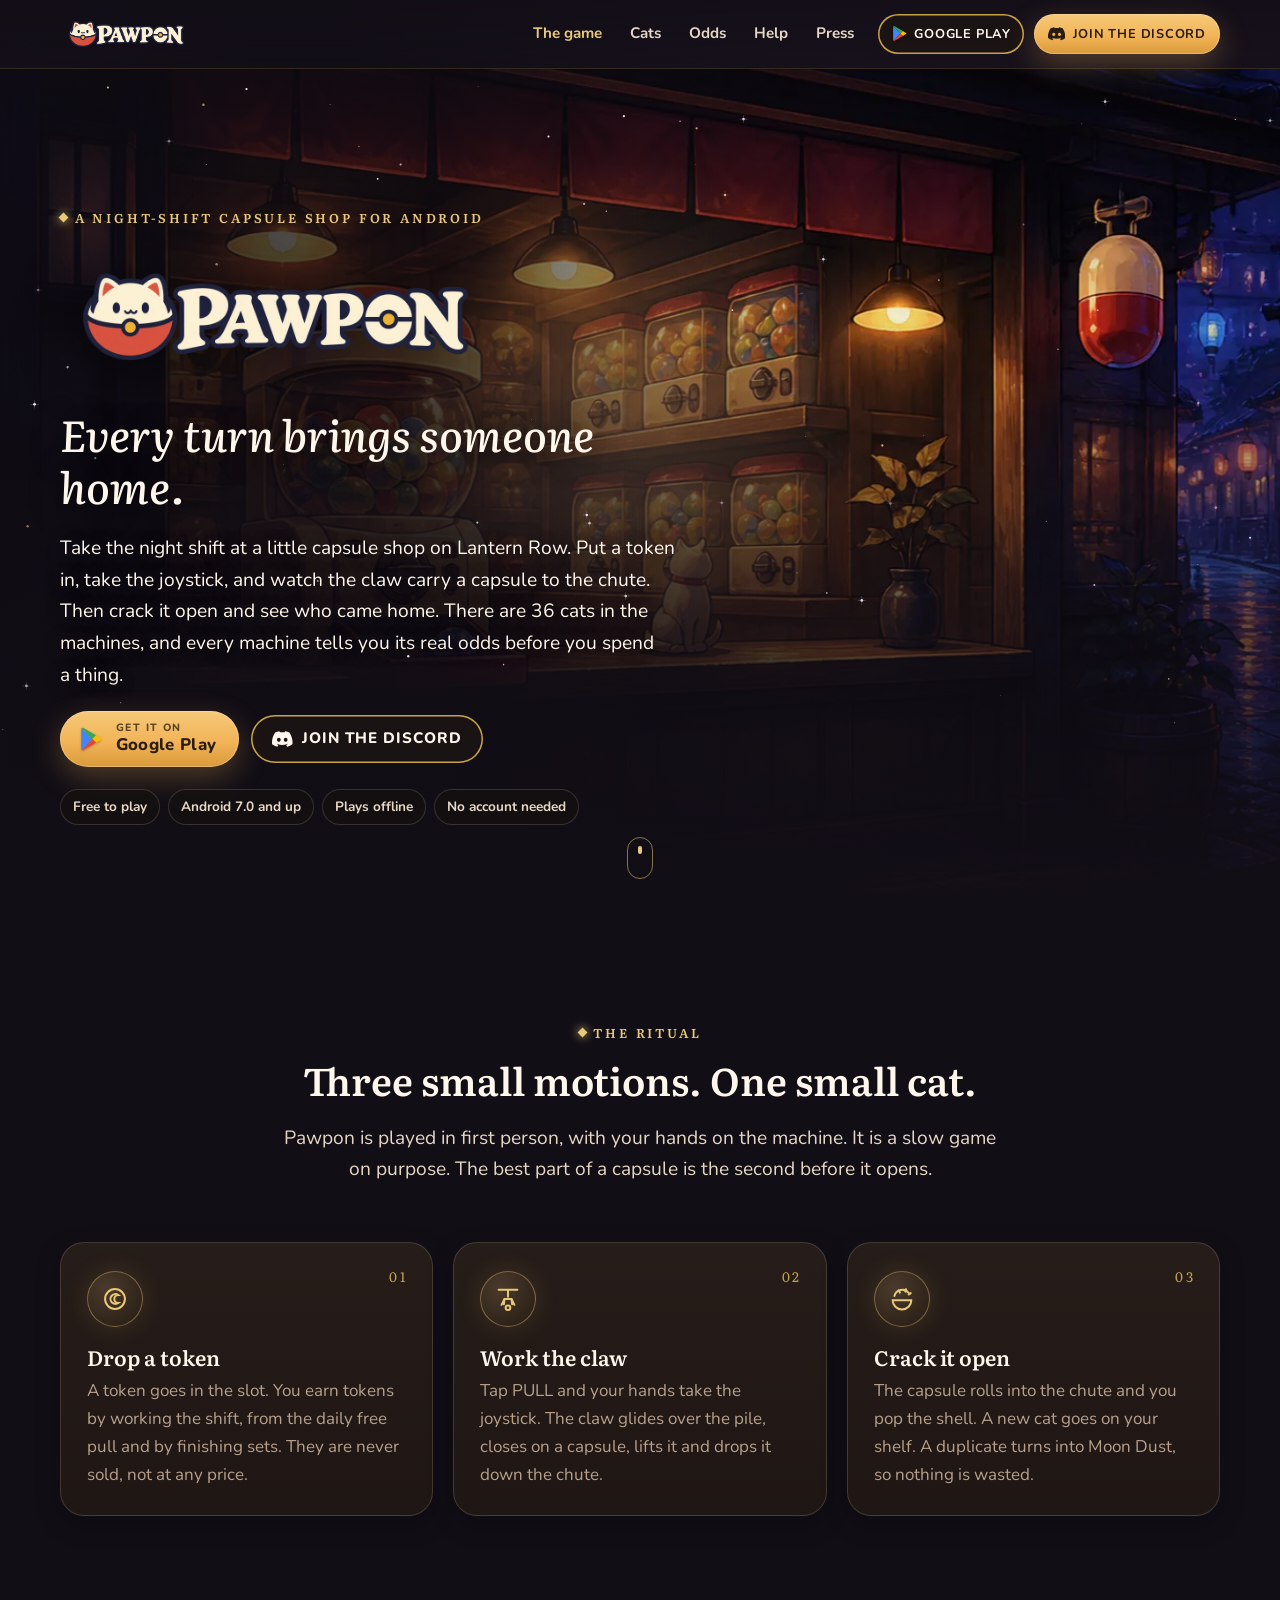
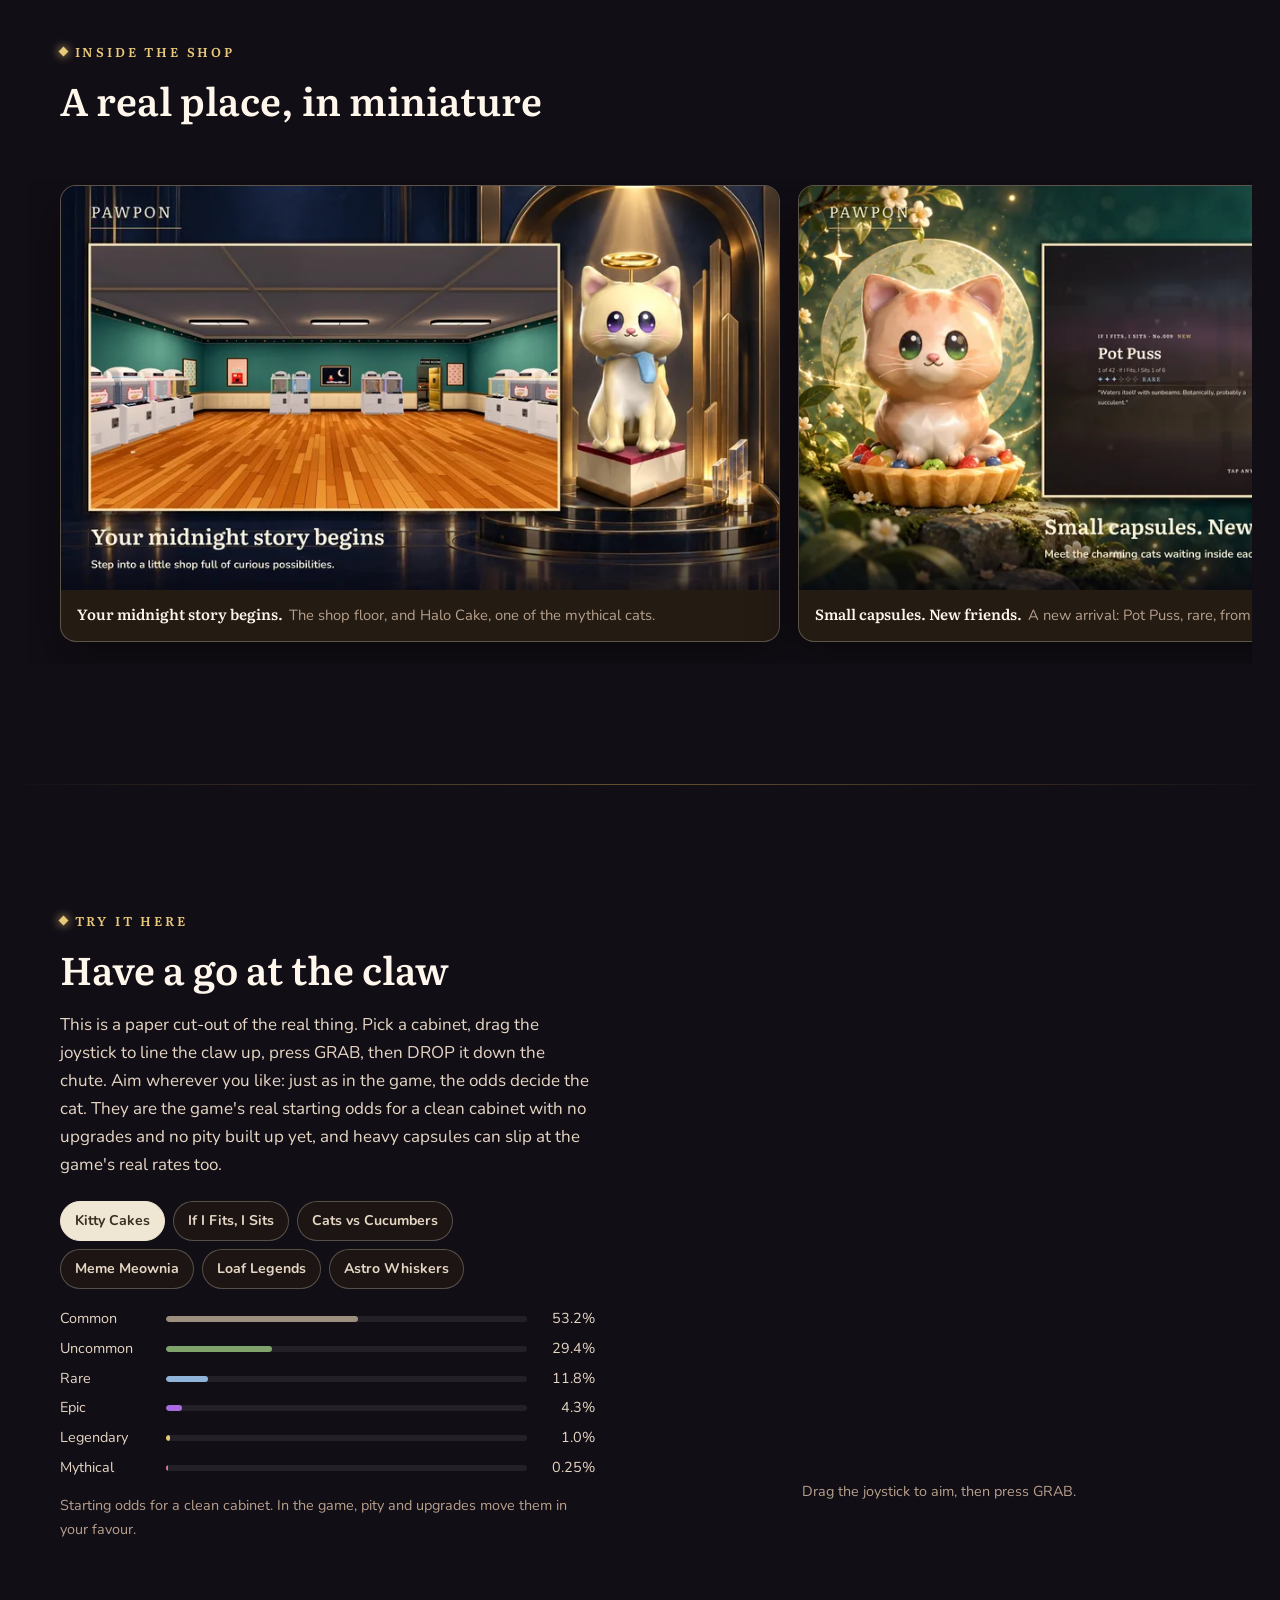
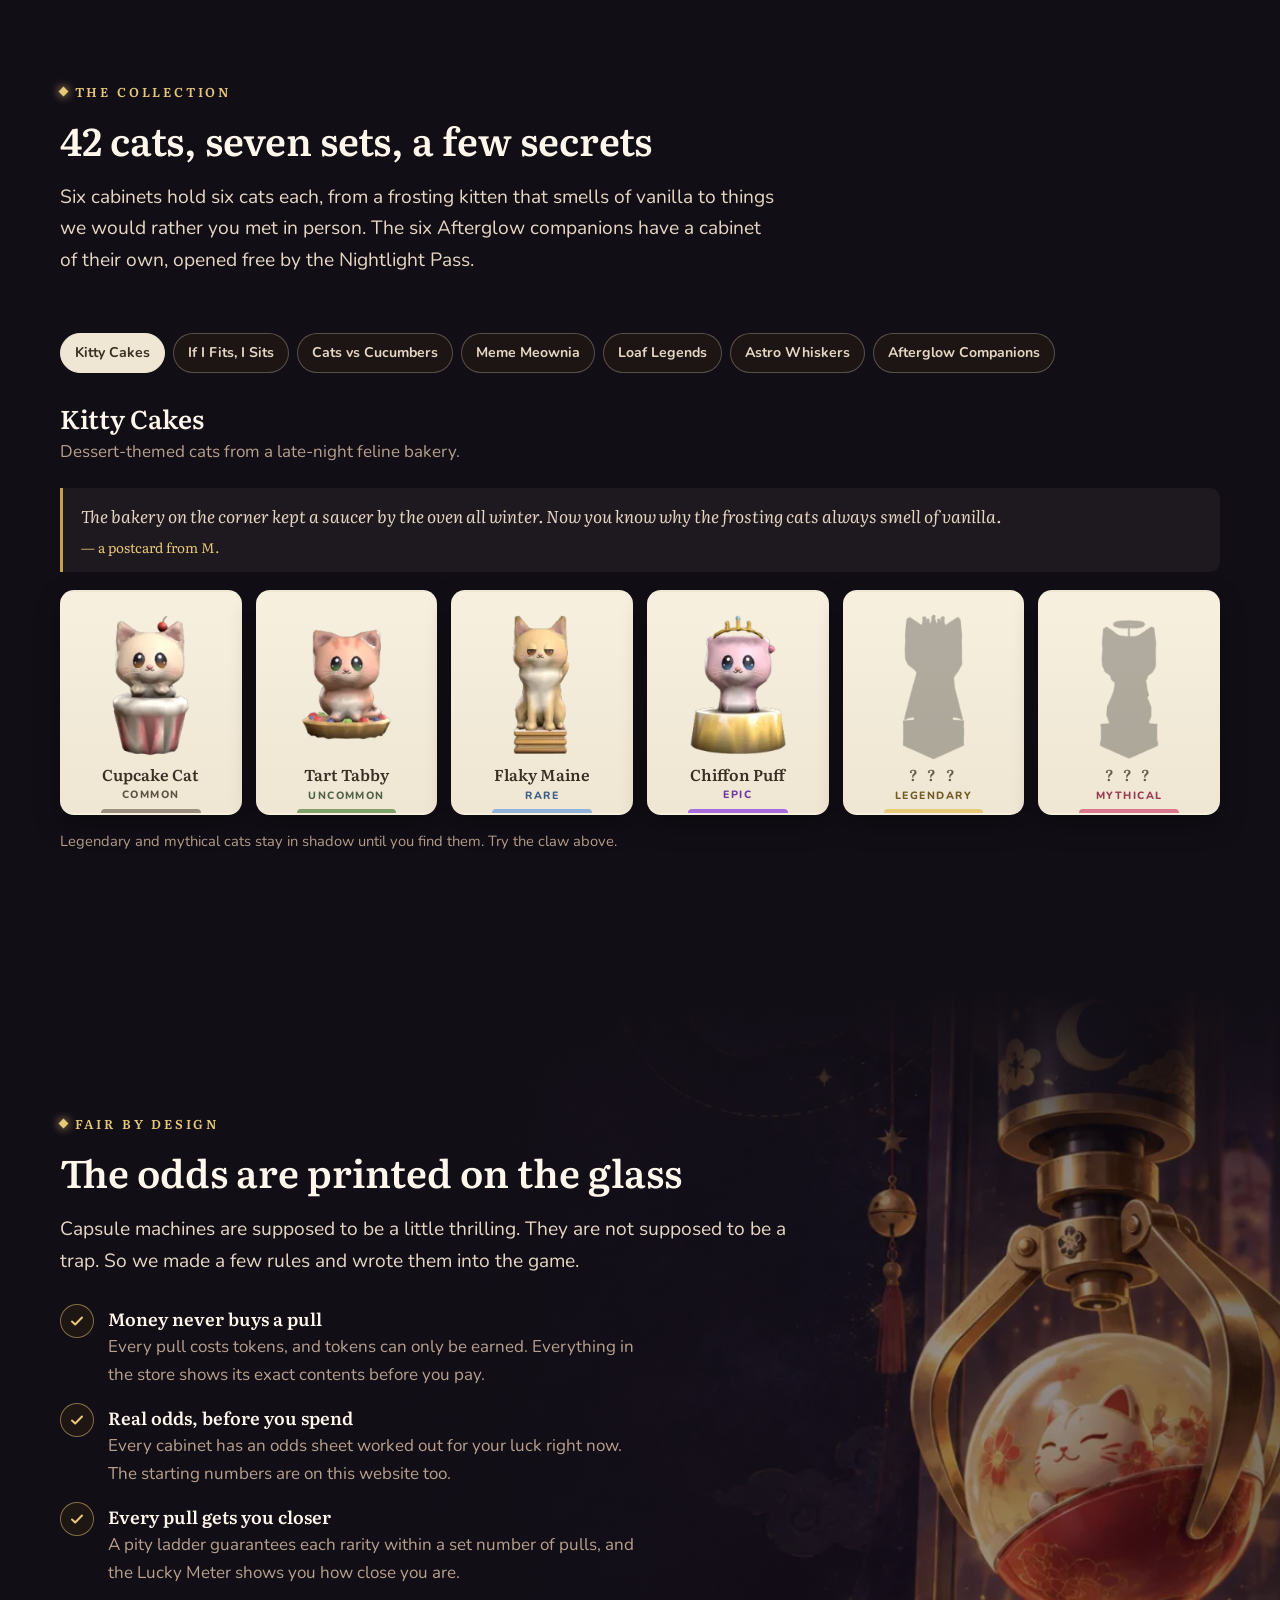
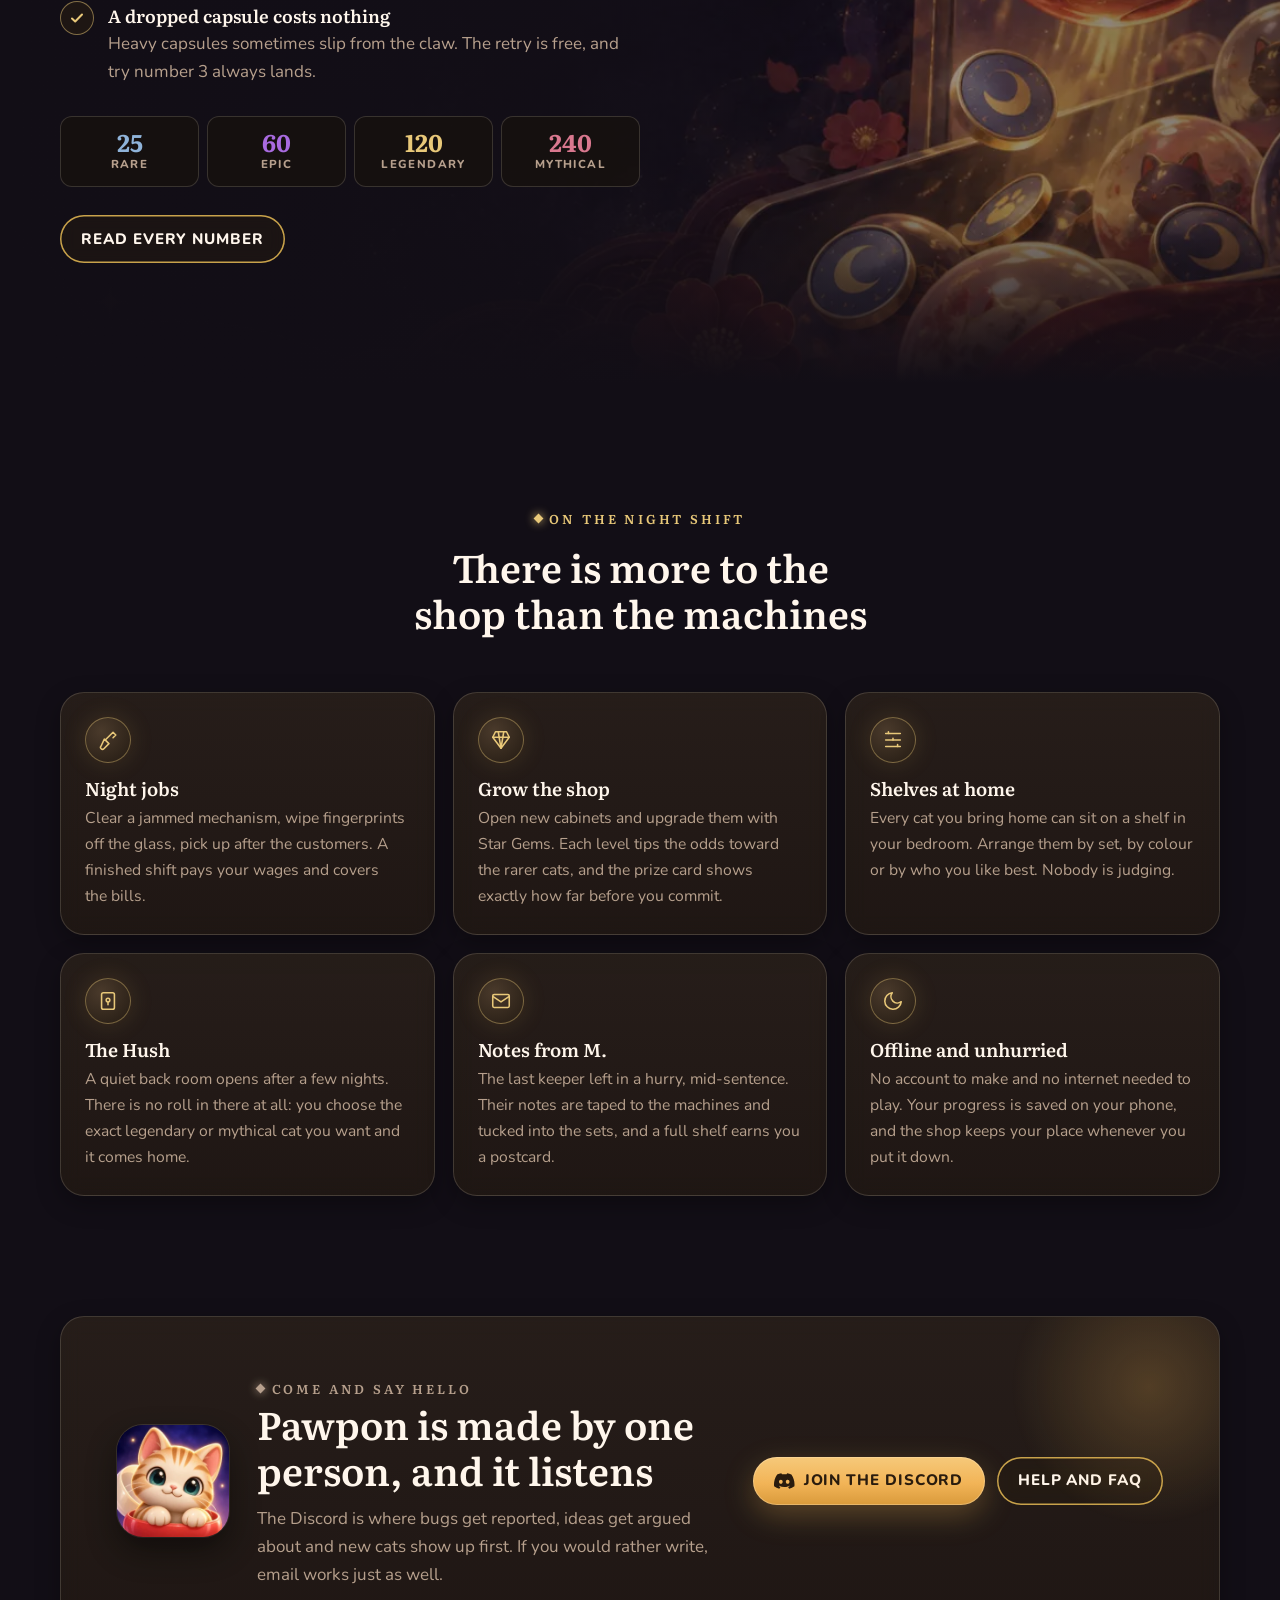
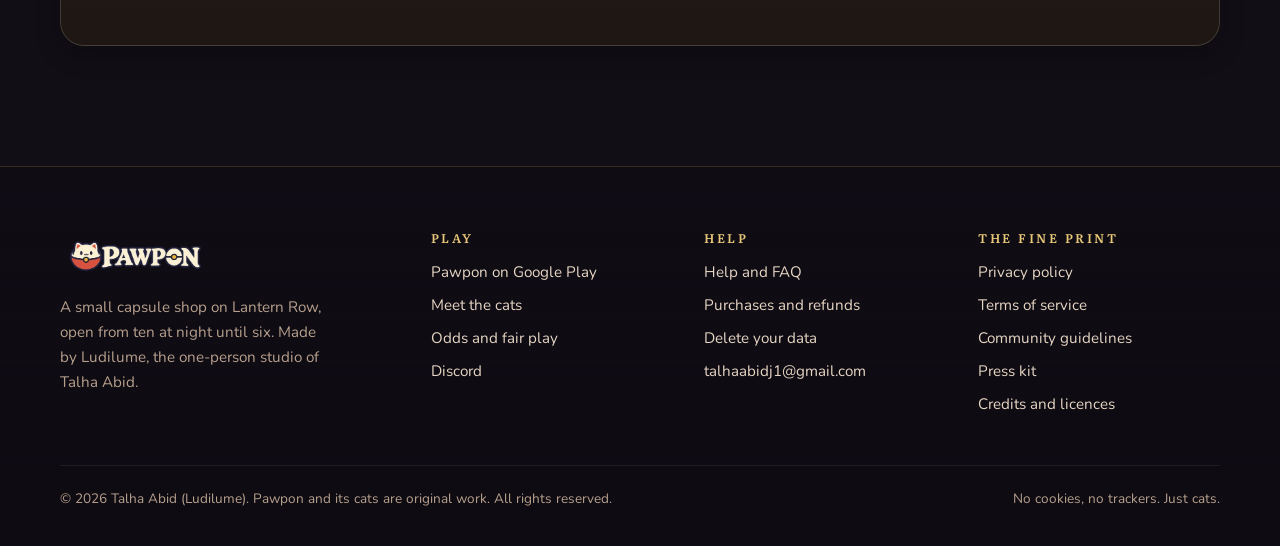
==== index.html @ f7c6359e "site: the pull is an animation the odds decide; drop the GRAB/DROP control claims" ====
<!doctype html>
<html lang="en">
<head>
<meta charset="utf-8">
<meta name="viewport" content="width=device-width, initial-scale=1, viewport-fit=cover">
<title>Pawpon · Cozy cat capsule shop game for Android</title>
<meta name="description" content="Work the night shift at a tiny capsule-toy shop, work the claw by hand and fill your shelves with collectible cats. Real odds before every pull. Free on Android.">
<link rel="canonical" href="https://talhaabidj.github.io/">
<meta name="theme-color" content="#120e16">
<meta name="color-scheme" content="dark">
<meta name="author" content="Talha Abid">
<meta name="application-name" content="Pawpon">
<meta name="apple-mobile-web-app-title" content="Pawpon">
<meta property="og:type" content="website">
<meta property="og:site_name" content="Pawpon">
<meta property="og:locale" content="en_US">
<meta property="og:title" content="Pawpon · Every turn brings someone home">
<meta property="og:description" content="Work the night shift at a tiny capsule-toy shop, work the claw by hand and fill your shelves with collectible cats. Real odds before every pull. Free on Android.">
<meta property="og:url" content="https://talhaabidj.github.io/">
<meta property="og:image" content="https://talhaabidj.github.io/assets/img/og-pawpon.jpg">
<meta property="og:image:width" content="1200">
<meta property="og:image:height" content="630">
<meta property="og:image:alt" content="The Pawpon logo over a lantern-lit capsule shop at night">
<meta name="twitter:card" content="summary_large_image">
<meta name="twitter:title" content="Pawpon · Every turn brings someone home">
<meta name="twitter:description" content="Work the night shift at a tiny capsule-toy shop, work the claw by hand and fill your shelves with collectible cats. Real odds before every pull. Free on Android.">
<meta name="twitter:image" content="https://talhaabidj.github.io/assets/img/og-pawpon.jpg">
<link rel="icon" href="/favicon.ico?v=20260926" sizes="48x48">
<link rel="icon" href="/favicon-32.png?v=20260926" type="image/png" sizes="32x32">
<link rel="apple-touch-icon" href="/apple-touch-icon.png?v=20260926">
<link rel="manifest" href="/site.webmanifest">
<link rel="preload" href="/assets/fonts/Literata-Variable.woff2" as="font" type="font/woff2" crossorigin>
<link rel="preload" href="/assets/fonts/Nunito-Variable.woff2" as="font" type="font/woff2" crossorigin>
<link rel="preload" href="/assets/img/hero-shop-1800.webp" as="image" fetchpriority="high">
<link rel="stylesheet" href="/assets/css/site.css?v=20260926">
<script type="application/ld+json">{"@context":"https://schema.org","@graph":[{"@type":"WebSite","@id":"https://talhaabidj.github.io/#website","url":"https://talhaabidj.github.io/","name":"Pawpon","inLanguage":"en","publisher":{"@id":"https://talhaabidj.github.io/#studio"}},{"@type":"Organization","@id":"https://talhaabidj.github.io/#studio","name":"Ludilume","url":"https://talhaabidj.github.io/","email":"talhaabidj1@gmail.com","logo":"https://talhaabidj.github.io/assets/img/icon-512.png","founder":{"@id":"https://talhaabidj.github.io/#developer"}},{"@type":"Person","@id":"https://talhaabidj.github.io/#developer","name":"Talha Abid","worksFor":{"@id":"https://talhaabidj.github.io/#studio"},"sameAs":["https://github.com/talhaabidj"]},{"@type":"WebPage","@id":"https://talhaabidj.github.io/#webpage","url":"https://talhaabidj.github.io/","name":"Pawpon: a cozy cat capsule shop game for Android","description":"Work the night shift at a tiny capsule-toy shop, work the claw by hand and fill your shelves with collectible cats. Real odds before every pull. Free on Android.","isPartOf":{"@id":"https://talhaabidj.github.io/#website"},"inLanguage":"en","dateModified":"2026-09-26"},{"@type":["VideoGame","MobileApplication"],"@id":"https://talhaabidj.github.io/#game","name":"Pawpon","alternateName":"Pawpon: Cat Capsule Shop","url":"https://talhaabidj.github.io/","description":"Work the night shift at a tiny capsule-toy shop, work the claw by hand and fill your shelves with collectible cats. Real odds before every pull. Free on Android.","image":"https://talhaabidj.github.io/assets/img/og-pawpon.jpg","screenshot":["https://talhaabidj.github.io/assets/img/shots/01-your-midnight-story-1600.webp","https://talhaabidj.github.io/assets/img/shots/02-small-capsules-1600.webp","https://talhaabidj.github.io/assets/img/shots/03-every-cat-1600.webp","https://talhaabidj.github.io/assets/img/shots/04-little-care-1600.webp","https://talhaabidj.github.io/assets/img/shots/05-after-hours-1600.webp","https://talhaabidj.github.io/assets/img/shots/06-bring-them-home-1600.webp"],"genre":["Simulation","Casual","Collecting"],"gamePlatform":"Android","operatingSystem":"Android 7.0 or later","applicationCategory":"GameApplication","playMode":"SinglePlayer","softwareVersion":"1.1.0","dateModified":"2026-09-26","author":{"@id":"https://talhaabidj.github.io/#developer"},"publisher":{"@id":"https://talhaabidj.github.io/#studio"},"installUrl":"https://play.google.com/store/apps/details?id=com.pawpon","offers":{"@type":"Offer","price":"0","priceCurrency":"USD","availability":"https://schema.org/InStock"},"inLanguage":"en"}]}</script>
</head>
<body class="page-home">
<a class="skip-link" href="#main">Skip to content</a>
<header class="site-header">
  <div class="wrap">
    <a class="brand" href="/" aria-label="Pawpon home">
      <img src="/assets/img/logo-440.webp" width="440" height="147" alt="Pawpon">
    </a>
    <button class="nav-toggle" type="button" aria-expanded="false" aria-controls="site-nav" aria-label="Menu"><span></span></button>
    <nav class="nav" id="site-nav" aria-label="Main">
      <a href="/#the-game" aria-current="page">The game</a>
      <a href="/#the-cats">Cats</a>
      <a href="/odds/">Odds</a>
      <a href="/support/">Help</a>
      <a href="/press/">Press</a>
      <a class="btn btn-ghost nav-play" href="https://play.google.com/store/apps/details?id=com.pawpon" rel="noopener"><svg class="play-logo" viewBox="0 0 24 24" aria-hidden="true"><path fill="#4285F4" d="M3.6 1.8 13.2 12 3.6 22.2a1.4 1.4 0 0 1-.6-1.2V3a1.4 1.4 0 0 1 .6-1.2z"/><path fill="#34A853" d="M3.6 1.8a1.5 1.5 0 0 1 1.5 0l11.6 6.7L13.2 12z"/><path fill="#FBBC04" d="m16.7 8.5 3.9 2.3a1.4 1.4 0 0 1 0 2.4l-3.9 2.3-3.5-3.5z"/><path fill="#EA4335" d="M13.2 12l3.5 3.5-11.6 6.7a1.5 1.5 0 0 1-1.5 0z"/></svg>Google Play</a>
      <a class="btn nav-cta" href="https://discord.gg/V4qutb4YAA" rel="noopener"><svg class="discord-logo" viewBox="0 0 127.14 96.36" aria-hidden="true"><path fill="currentColor" d="M107.7 8.07A105.15 105.15 0 0 0 81.47 0a72.06 72.06 0 0 0-3.36 6.83 97.68 97.68 0 0 0-29.11 0A72.37 72.37 0 0 0 45.64 0a105.89 105.89 0 0 0-26.25 8.09C2.79 32.65-1.71 56.6.54 80.21a105.73 105.73 0 0 0 32.17 16.15 77.7 77.7 0 0 0 6.89-11.11 68.42 68.42 0 0 1-10.85-5.18c.91-.66 1.8-1.34 2.66-2a75.57 75.57 0 0 0 64.32 0c.87.71 1.76 1.39 2.66 2a68.68 68.68 0 0 1-10.87 5.19 77 77 0 0 0 6.89 11.1 105.25 105.25 0 0 0 32.19-16.14c2.64-27.38-4.51-51.11-18.9-72.15ZM42.45 65.69C36.18 65.69 31 60 31 53s5-12.74 11.43-12.74S54 46 53.89 53s-5.05 12.69-11.44 12.69Zm42.24 0C78.41 65.69 73.25 60 73.25 53s5-12.74 11.44-12.74S96.23 46 96.12 53s-5.04 12.69-11.43 12.69Z"/></svg>Join the Discord</a>
    </nav>
  </div>
</header>
<main id="main">
<section class="hero" aria-labelledby="hero-title">
  <div class="hero-art" aria-hidden="true">
    <img src="/assets/img/hero-shop-1800.webp" srcset="/assets/img/hero-shop-960.webp 960w, /assets/img/hero-shop-1800.webp 1794w" sizes="100vw" width="1794" height="876" alt="" fetchpriority="high">
  </div>
  <div class="sky" data-stars="60" data-motes="14" aria-hidden="true"></div>
  <div class="hero-glow" aria-hidden="true"></div>
  <div class="wrap">
    <div class="hero-copy">
      <p class="eyebrow">A night-shift capsule shop for Android</p>
      <h1 id="hero-title"><img class="hero-logo" src="/assets/img/logo-1000.webp" width="1000" height="333" alt="Pawpon"><span class="visually-hidden">, a cozy cat capsule shop game</span></h1>
      <p class="hero-tagline">Every turn brings someone home.</p>
      <p class="lede">Take the night shift at a little capsule shop on Lantern Row. Put a token in, take the joystick, and watch the claw carry a capsule to the chute. Then crack it open and see who came home. There are 36 cats in the machines, and every machine tells you its real odds before you spend a thing.</p>
      <div class="btn-row">
        <a class="btn btn-play" href="https://play.google.com/store/apps/details?id=com.pawpon" rel="noopener">
          <svg class="play-logo" viewBox="0 0 24 24" aria-hidden="true"><path fill="#4285F4" d="M3.6 1.8 13.2 12 3.6 22.2a1.4 1.4 0 0 1-.6-1.2V3a1.4 1.4 0 0 1 .6-1.2z"/><path fill="#34A853" d="M3.6 1.8a1.5 1.5 0 0 1 1.5 0l11.6 6.7L13.2 12z"/><path fill="#FBBC04" d="m16.7 8.5 3.9 2.3a1.4 1.4 0 0 1 0 2.4l-3.9 2.3-3.5-3.5z"/><path fill="#EA4335" d="M13.2 12l3.5 3.5-11.6 6.7a1.5 1.5 0 0 1-1.5 0z"/></svg><span><small>Get it on</small>Google Play</span>
        </a>
        <a class="btn btn-ghost" href="https://discord.gg/V4qutb4YAA" rel="noopener"><svg class="discord-logo" viewBox="0 0 127.14 96.36" aria-hidden="true"><path fill="currentColor" d="M107.7 8.07A105.15 105.15 0 0 0 81.47 0a72.06 72.06 0 0 0-3.36 6.83 97.68 97.68 0 0 0-29.11 0A72.37 72.37 0 0 0 45.64 0a105.89 105.89 0 0 0-26.25 8.09C2.79 32.65-1.71 56.6.54 80.21a105.73 105.73 0 0 0 32.17 16.15 77.7 77.7 0 0 0 6.89-11.11 68.42 68.42 0 0 1-10.85-5.18c.91-.66 1.8-1.34 2.66-2a75.57 75.57 0 0 0 64.32 0c.87.71 1.76 1.39 2.66 2a68.68 68.68 0 0 1-10.87 5.19 77 77 0 0 0 6.89 11.1 105.25 105.25 0 0 0 32.19-16.14c2.64-27.38-4.51-51.11-18.9-72.15ZM42.45 65.69C36.18 65.69 31 60 31 53s5-12.74 11.43-12.74S54 46 53.89 53s-5.05 12.69-11.44 12.69Zm42.24 0C78.41 65.69 73.25 60 73.25 53s5-12.74 11.44-12.74S96.23 46 96.12 53s-5.04 12.69-11.43 12.69Z"/></svg>Join the Discord</a>
      </div>
      <ul class="hero-facts">
        <li>Free to play</li>
        <li>Android 7.0 and up</li>
        <li>Plays offline</li>
        <li>No account needed</li>
      </ul>
    </div>
  </div>
  <a class="scroll-cue" href="#the-game" aria-label="Scroll to the game"></a>
</section>

<section class="section" id="the-game" aria-labelledby="ritual-title">
  <div class="wrap">
    <div class="section-head center rise">
      <p class="eyebrow">The ritual</p>
      <h2 id="ritual-title">Three small motions. One small cat.</h2>
      <p class="lede">Pawpon is played in first person, with your hands on the machine. It is a slow game on purpose. The best part of a capsule is the second before it opens.</p>
    </div>
    <ol class="steps">
      <li class="step glass rise">
        <div class="step-icon"><svg viewBox="0 0 24 24" fill="none" stroke="currentColor" stroke-width="1.7" stroke-linecap="round" aria-hidden="true"><circle cx="12" cy="12" r="8.5"/><path d="M14.8 8.6a4.2 4.2 0 1 0 0 6.8 3.4 3.4 0 1 1 0-6.8z"/></svg></div>
        <h3>Drop a token</h3>
        <p>A token goes in the slot. You earn tokens by working the shift, from the daily free pull and by finishing sets. They are never sold, not at any price.</p>
      </li>
      <li class="step glass rise">
        <div class="step-icon"><svg viewBox="0 0 24 24" fill="none" stroke="currentColor" stroke-width="1.7" stroke-linecap="round" stroke-linejoin="round" aria-hidden="true"><path d="M4 4h16M12 4v6"/><path d="M8.5 16.5L9 12h6l.5 4.5"/><path d="M9 12l-2.5 5M15 12l2.5 5"/><circle cx="12" cy="19.5" r="2"/></svg></div>
        <h3>Work the claw</h3>
        <p>Tap PULL and your hands take the joystick. The claw glides over the pile, closes on a capsule, lifts it and drops it down the chute.</p>
      </li>
      <li class="step glass rise">
        <div class="step-icon"><svg viewBox="0 0 24 24" fill="none" stroke="currentColor" stroke-width="1.7" stroke-linecap="round" aria-hidden="true"><path d="M4 13a8 8 0 0 0 16 0z"/><path d="M5.5 9.5a7 7 0 0 1 12.2-2.8"/><path d="M9 4.5l1.2 2M15.5 3.5l-.6 2.2M19.5 7l-1.8 1.2"/></svg></div>
        <h3>Crack it open</h3>
        <p>The capsule rolls into the chute and you pop the shell. A new cat goes on your shelf. A duplicate turns into Moon Dust, so nothing is wasted.</p>
      </li>
    </ol>
  </div>
</section>

<section class="section" aria-labelledby="shots-title" style="padding-top:0">
  <div class="wrap">
    <div class="section-head rise">
      <p class="eyebrow">Inside the shop</p>
      <h2 id="shots-title">A real place, in miniature</h2>
    </div>
    <div class="shots" tabindex="0" aria-label="Screenshots from the game">
      <figure class="shot">
        <img src="/assets/img/shots/01-your-midnight-story-1600.webp?v=20260926" srcset="/assets/img/shots/01-your-midnight-story-800.webp?v=20260926 800w, /assets/img/shots/01-your-midnight-story-1600.webp?v=20260926 1600w" sizes="(max-width: 900px) 78vw, 720px" width="1600" height="900" loading="lazy" decoding="async" alt="Halo Cake beside a gameplay view of Pawpon's colourful capsule machines, under the headline Your midnight story begins.">
        <figcaption><strong>Your midnight story begins.</strong>The shop floor, and Halo Cake, one of the mythical cats.</figcaption>
      </figure>
      <figure class="shot">
        <img src="/assets/img/shots/02-small-capsules-1600.webp?v=20260926" srcset="/assets/img/shots/02-small-capsules-800.webp?v=20260926 800w, /assets/img/shots/02-small-capsules-1600.webp?v=20260926 1600w" sizes="(max-width: 900px) 78vw, 720px" width="1600" height="900" loading="lazy" decoding="async" alt="Tart Tabby in a botanical setting beside an in-game reveal of Pot Puss from If I Fits, I Sits.">
        <figcaption><strong>Small capsules. New friends.</strong>A new arrival: Pot Puss, rare, from If I Fits, I Sits.</figcaption>
      </figure>
      <figure class="shot">
        <img src="/assets/img/shots/03-every-cat-1600.webp?v=20260926" srcset="/assets/img/shots/03-every-cat-800.webp?v=20260926 800w, /assets/img/shots/03-every-cat-1600.webp?v=20260926 1600w" sizes="(max-width: 900px) 78vw, 720px" width="1600" height="900" loading="lazy" decoding="async" alt="The mythical Void Empress in an ivory archive beside the Catbook, with the mythical Quantum Kit facing forward.">
        <figcaption><strong>Every cat has a story.</strong>The Catbook, with a full If I Fits, I Sits shelf.</figcaption>
      </figure>
      <figure class="shot">
        <img src="/assets/img/shots/04-little-care-1600.webp?v=20260926" srcset="/assets/img/shots/04-little-care-800.webp?v=20260926 800w, /assets/img/shots/04-little-care-1600.webp?v=20260926 1600w" sizes="(max-width: 900px) 78vw, 720px" width="1600" height="900" loading="lazy" decoding="async" alt="Box Bun on a workbench beside the night's job list and a row of capsule machines.">
        <figcaption><strong>Little jobs. Lovely rewards.</strong>Clean, restock and repair to earn your next turn.</figcaption>
      </figure>
      <figure class="shot">
        <img src="/assets/img/shots/05-after-hours-1600.webp?v=20260926" srcset="/assets/img/shots/05-after-hours-800.webp?v=20260926 800w, /assets/img/shots/05-after-hours-1600.webp?v=20260926 1600w" sizes="(max-width: 900px) 78vw, 720px" width="1600" height="900" loading="lazy" decoding="async" alt="Basket Bun among moonlit clouds beside Pawpon's cosy bedroom.">
        <figcaption><strong>A quiet corner of your own.</strong>Leave the shop behind and come home to a gentler night.</figcaption>
      </figure>
      <figure class="shot">
        <img src="/assets/img/shots/06-bring-them-home-1600.webp?v=20260926" srcset="/assets/img/shots/06-bring-them-home-800.webp?v=20260926 800w, /assets/img/shots/06-bring-them-home-1600.webp?v=20260926 1600w" sizes="(max-width: 900px) 78vw, 720px" width="1600" height="900" loading="lazy" decoding="async" alt="Cupcake Cat in a pastel bakery beside the in-game display shelf and the Catbook.">
        <figcaption><strong>Make room for company.</strong>Give your favourites a place on your shelf.</figcaption>
      </figure>
    </div>
  </div>
</section>

<hr class="divider">

<section class="section" id="try-a-turn" aria-labelledby="pull-title">
  <div class="wrap pull">
    <div class="rise">
      <p class="eyebrow">Try it here</p>
      <h2 id="pull-title">Have a go at the claw</h2>
      <p>This is a paper cut-out of the real thing. Pick a cabinet, drag the joystick to line the claw up, press GRAB, then DROP it down the chute. Aim wherever you like: just as in the game, the odds decide the cat. They are the game's real starting odds for a clean cabinet with no upgrades and no pity built up yet, and heavy capsules can slip at the game's real rates too.</p>
      <div class="machine-picker" aria-label="Choose a cabinet"></div>
      <ul class="demo-odds" aria-label="Odds for this cabinet"></ul>
      <p class="btn-note demo-odds-note"></p>
    </div>
    <div class="rise" style="isolation:isolate">
      <div class="cabinet">
        <div class="cab-hood" aria-hidden="true"><span class="ear ear-l"></span><span class="ear ear-r"></span><div class="cab-sign"></div></div>
        <div class="cab-canopy" aria-hidden="true"></div>
        <div class="cab-window" aria-hidden="true">
          <span class="pillar"></span>
          <div class="cab-glass">
            <span class="gantry"></span>
            <div class="claw"><span class="trolley"></span><span class="cable"></span><span class="head"><i class="jaw jaw-l"></i><i class="jaw jaw-c"></i><i class="jaw jaw-r"></i></span><span class="held" hidden></span></div>
            <span class="refill-door"><i class="refill-handle"></i></span>
            <div class="pile"></div>
            <span class="vent"></span>
          </div>
          <span class="pillar pillar-r"></span>
        </div>
        <div class="cab-deck">
          <span class="deck-btn aux-btn" aria-hidden="true"></span>
          <button class="deck-btn drop-btn" type="button" data-label="Drop" disabled>Drop</button>
          <button class="deck-btn grab-btn" type="button" data-label="Grab">Grab</button>
          <button class="stick" type="button" aria-label="Joystick: drag it, or use the left and right arrow keys, to move the claw"><span class="shaft"></span></button>
        </div>
        <div class="cab-lower" aria-hidden="true">
          <span class="coin-box"></span>
          <div class="prize-door"><span class="drop-capsule"></span></div>
        </div>
      </div>
      <p class="pull-status btn-note center" aria-live="polite">Drag the joystick to aim, then press GRAB.</p>
    </div>
  </div>
</section>

<div class="reveal" role="dialog" aria-modal="true" aria-labelledby="reveal-name" aria-hidden="true">
  <div class="reveal-card glass">
    <p class="eyebrow new-flag" hidden>New to your shelf</p>
    <img src="/assets/img/cats/kitty-cupcake-cat.webp?v=20260926" width="200" height="200" alt="">
    <p class="set"></p>
    <h3 id="reveal-name">Cupcake Cat</h3>
    <p class="rarity-tag"></p>
    <p class="quote"></p>
    <button class="btn keep" type="button">Keep</button>
  </div>
</div>

<section class="section" id="the-cats" aria-labelledby="cats-title" style="padding-top:0">
  <div class="wrap">
    <div class="section-head rise">
      <p class="eyebrow">The collection</p>
      <h2 id="cats-title">42 cats, seven sets, a few secrets</h2>
      <p class="lede">Six cabinets hold six cats each, from a frosting kitten that smells of vanilla to things we would rather you met in person. The six Afterglow companions have a cabinet of their own, opened free by the Nightlight Pass.</p>
    </div>
    <div class="tabs cat-tabs" role="tablist" aria-label="Sets"></div>
    <div id="cat-panel" role="tabpanel">
      <div class="set-intro"></div>
      <ul class="cat-grid"></ul>
      <p class="found-count btn-note" aria-live="polite"></p>
    </div>
  </div>
</section>

<section class="section band" aria-labelledby="fair-title">
  <div class="band-art" aria-hidden="true">
    <img src="/assets/img/claw-night-1600.webp" srcset="/assets/img/claw-night-800.webp 800w, /assets/img/claw-night-1600.webp 1600w" sizes="100vw" width="1600" height="900" loading="lazy" decoding="async" alt="">
  </div>
  <div class="wrap">
    <div class="rise">
      <p class="eyebrow">Fair by design</p>
      <h2 id="fair-title">The odds are printed on the glass</h2>
      <p class="lede">Capsule machines are supposed to be a little thrilling. They are not supposed to be a trap. So we made a few rules and wrote them into the game.</p>
      <ul class="promise-list">
        <li><span class="tick"><svg viewBox="0 0 16 16" fill="none" stroke="currentColor" stroke-width="2" stroke-linecap="round" stroke-linejoin="round" aria-hidden="true"><path d="M3 8.5l3.2 3L13 4.5"/></svg></span><div><strong>Money never buys a pull</strong><span>Every pull costs tokens, and tokens can only be earned. Everything in the store shows its exact contents before you pay.</span></div></li>
        <li><span class="tick"><svg viewBox="0 0 16 16" fill="none" stroke="currentColor" stroke-width="2" stroke-linecap="round" stroke-linejoin="round" aria-hidden="true"><path d="M3 8.5l3.2 3L13 4.5"/></svg></span><div><strong>Real odds, before you spend</strong><span>Every cabinet has an odds sheet worked out for your luck right now. The starting numbers are on this website too.</span></div></li>
        <li><span class="tick"><svg viewBox="0 0 16 16" fill="none" stroke="currentColor" stroke-width="2" stroke-linecap="round" stroke-linejoin="round" aria-hidden="true"><path d="M3 8.5l3.2 3L13 4.5"/></svg></span><div><strong>Every pull gets you closer</strong><span>A pity ladder guarantees each rarity within a set number of pulls, and the Lucky Meter shows you how close you are.</span></div></li>
        <li><span class="tick"><svg viewBox="0 0 16 16" fill="none" stroke="currentColor" stroke-width="2" stroke-linecap="round" stroke-linejoin="round" aria-hidden="true"><path d="M3 8.5l3.2 3L13 4.5"/></svg></span><div><strong>A dropped capsule costs nothing</strong><span>Heavy capsules sometimes slip from the claw. The retry is free, and try number 3 always lands.</span></div></li>
      </ul>
      <div class="ladder" aria-label="Pity ladder">
        <div class="r-rare"><b>25</b><small>Rare</small></div>
        <div class="r-epic"><b>60</b><small>Epic</small></div>
        <div class="r-legendary"><b>120</b><small>Legendary</small></div>
        <div class="r-mythical"><b>240</b><small>Mythical</small></div>
      </div>
      <a class="btn btn-ghost" href="/odds/">Read every number</a>
    </div>
  </div>
</section>

<section class="section" aria-labelledby="features-title">
  <div class="wrap">
    <div class="section-head center rise">
      <p class="eyebrow">On the night shift</p>
      <h2 id="features-title">There is more to the shop than the machines</h2>
    </div>
    <div class="features">
      <article class="feature glass rise">
        <div class="step-icon"><svg viewBox="0 0 24 24" fill="none" stroke="currentColor" stroke-width="1.7" stroke-linecap="round" stroke-linejoin="round" aria-hidden="true"><path d="M14.5 6.5l3-3 3 3-3 3M17.5 3.5L9 12"/><path d="M8 11l5 5-5.5 5.5a2.1 2.1 0 0 1-3-3z"/></svg></div>
        <h3>Night jobs</h3>
        <p>Clear a jammed mechanism, wipe fingerprints off the glass, pick up after the customers. A finished shift pays your wages and covers the bills.</p>
      </article>
      <article class="feature glass rise">
        <div class="step-icon"><svg viewBox="0 0 24 24" fill="none" stroke="currentColor" stroke-width="1.7" stroke-linecap="round" stroke-linejoin="round" aria-hidden="true"><path d="M6 3h12l3 6-9 12L3 9z"/><path d="M3 9h18M9 3l3 18 3-18"/></svg></div>
        <h3>Grow the shop</h3>
        <p>Open new cabinets and upgrade them with Star Gems. Each level tips the odds toward the rarer cats, and the prize card shows exactly how far before you commit.</p>
      </article>
      <article class="feature glass rise">
        <div class="step-icon"><svg viewBox="0 0 24 24" fill="none" stroke="currentColor" stroke-width="1.7" stroke-linecap="round" stroke-linejoin="round" aria-hidden="true"><path d="M4 5h16M4 12h16M4 19h16"/><path d="M7 5V3M12 12v-2M17 19v-2"/></svg></div>
        <h3>Shelves at home</h3>
        <p>Every cat you bring home can sit on a shelf in your bedroom. Arrange them by set, by colour or by who you like best. Nobody is judging.</p>
      </article>
      <article class="feature glass rise">
        <div class="step-icon"><svg viewBox="0 0 24 24" fill="none" stroke="currentColor" stroke-width="1.7" stroke-linecap="round" stroke-linejoin="round" aria-hidden="true"><rect x="5" y="3" width="14" height="18" rx="2"/><circle cx="12" cy="11" r="2"/><path d="M12 13v3"/></svg></div>
        <h3>The Hush</h3>
        <p>A quiet back room opens after a few nights. There is no roll in there at all: you choose the exact legendary or mythical cat you want and it comes home.</p>
      </article>
      <article class="feature glass rise">
        <div class="step-icon"><svg viewBox="0 0 24 24" fill="none" stroke="currentColor" stroke-width="1.7" stroke-linecap="round" stroke-linejoin="round" aria-hidden="true"><rect x="3" y="5" width="18" height="14" rx="1.5"/><path d="M3 7l9 6 9-6"/></svg></div>
        <h3>Notes from M.</h3>
        <p>The last keeper left in a hurry, mid-sentence. Their notes are taped to the machines and tucked into the sets, and a full shelf earns you a postcard.</p>
      </article>
      <article class="feature glass rise">
        <div class="step-icon"><svg viewBox="0 0 24 24" fill="none" stroke="currentColor" stroke-width="1.7" stroke-linecap="round" stroke-linejoin="round" aria-hidden="true"><path d="M21 12.8A9 9 0 1 1 11.2 3a7 7 0 0 0 9.8 9.8z"/></svg></div>
        <h3>Offline and unhurried</h3>
        <p>No account to make and no internet needed to play. Your progress is saved on your phone, and the shop keeps your place whenever you put it down.</p>
      </article>
    </div>
  </div>
</section>

<section class="section" style="padding-top:0" aria-labelledby="cta-title">
  <div class="wrap">
    <div class="cta glass rise">
      <img class="app-tile" src="/assets/img/icon-256.webp?v=20260926" width="256" height="256" alt="The Pawpon icon: a tabby kitten peeking out of a red capsule" loading="lazy">
      <div>
        <p class="eyebrow">Come and say hello</p>
        <h2 id="cta-title">Pawpon is made by one person, and it listens</h2>
        <p>The Discord is where bugs get reported, ideas get argued about and new cats show up first. If you would rather write, email works just as well.</p>
      </div>
      <div class="btn-row">
        <a class="btn" href="https://discord.gg/V4qutb4YAA" rel="noopener"><svg class="discord-logo" viewBox="0 0 127.14 96.36" aria-hidden="true"><path fill="currentColor" d="M107.7 8.07A105.15 105.15 0 0 0 81.47 0a72.06 72.06 0 0 0-3.36 6.83 97.68 97.68 0 0 0-29.11 0A72.37 72.37 0 0 0 45.64 0a105.89 105.89 0 0 0-26.25 8.09C2.79 32.65-1.71 56.6.54 80.21a105.73 105.73 0 0 0 32.17 16.15 77.7 77.7 0 0 0 6.89-11.11 68.42 68.42 0 0 1-10.85-5.18c.91-.66 1.8-1.34 2.66-2a75.57 75.57 0 0 0 64.32 0c.87.71 1.76 1.39 2.66 2a68.68 68.68 0 0 1-10.87 5.19 77 77 0 0 0 6.89 11.1 105.25 105.25 0 0 0 32.19-16.14c2.64-27.38-4.51-51.11-18.9-72.15ZM42.45 65.69C36.18 65.69 31 60 31 53s5-12.74 11.43-12.74S54 46 53.89 53s-5.05 12.69-11.44 12.69Zm42.24 0C78.41 65.69 73.25 60 73.25 53s5-12.74 11.44-12.74S96.23 46 96.12 53s-5.04 12.69-11.43 12.69Z"/></svg>Join the Discord</a>
        <a class="btn btn-ghost" href="/support/">Help and FAQ</a>
      </div>
    </div>
  </div>
</section>
<script type="application/json" id="game-data">{"v":"20260926","rarities":["common","uncommon","rare","epic","legendary","mythical"],"machines":[{"id":"machine-neko","name":"Kitty Cakes","setId":"kitty-cakes","accentHue":18.0,"cats":{"common":"Cupcake Cat","uncommon":"Tart Tabby","rare":"Flaky Maine","epic":"Chiffon Puff","legendary":"Velvet Doll","mythical":"Halo Cake"},"clean":{"common":0.5317674479122471,"uncommon":0.2941692265046473,"rare":0.11766769060185893,"epic":0.04344653191453252,"legendary":0.01045432174193439,"mythical":0.0024947813247797974},"timeLocked":[]},{"id":"machine-train","name":"If I Fits, I Sits","setId":"if-i-fits-i-sits","accentHue":87.4,"cats":{"common":"Box Bun","uncommon":"Basket Bun","rare":"Pot Puss","epic":"Bowl Bean","legendary":"Kettle Kit","mythical":"Quantum Kit"},"clean":{"common":0.5349182763744428,"uncommon":0.30906389301634474,"rare":0.10104011887072809,"epic":0.040416047548291235,"legendary":0.011233283803863297,"mythical":0.0033283803863298667},"timeLocked":[]},{"id":"machine-moon","name":"Cats vs Cucumbers","setId":"cats-vs-cucumbers","accentHue":151.8,"cats":{"common":"Cuke Fright","uncommon":"Cuke Chomp","rare":"Cuke Buddy","epic":"Cuke Spa Cat","legendary":"Cuke Rider","mythical":"Cukitty"},"clean":{"common":0.5259336751902223,"uncommon":0.2858335191251208,"rare":0.1263384154533034,"epic":0.04664803032121971,"legendary":0.011884957725222522,"mythical":0.0033614021849114207},"timeLocked":[]},{"id":"machine-pixel","name":"Meme Meownia","setId":"cat-memes","accentHue":247.4,"cats":{"common":"Key Masher","uncommon":"Sir Frowns","rare":"Ceiling Pal","epic":"Prism Tail","legendary":"Stretchy","mythical":"Last Meme"},"clean":{"common":0.5313688786909002,"uncommon":0.3019141356198297,"rare":0.1026508061107421,"epic":0.04589094861421411,"legendary":0.013525753275768371,"mythical":0.004649477688545378},"timeLocked":[]},{"id":"machine-mix-a","name":"Loaf Legends","setId":"midnight-zoomies","accentHue":52.4,"cats":{"common":"Plain Loaf","uncommon":"Baguette","rare":"Cinna Swirl","epic":"Focaccia","legendary":"Brioche","mythical":"Everloaf"},"clean":{"common":0.5752085130859937,"uncommon":0.2991084268047167,"rare":0.08340523439746908,"epic":0.03221167673281564,"legendary":0.00805291918320391,"mythical":0.0020132297958009777},"timeLocked":[]},{"id":"machine-mix-b","name":"Astro Whiskers","setId":"cosmic-cat-club","accentHue":287.8,"cats":{"common":"Stardust","uncommon":"Orbit Tabby","rare":"Nebula Paws","epic":"Comet Chaser","legendary":"Nova Sphynx","mythical":"Void Empress"},"clean":{"common":0.5006418485237484,"uncommon":0.29525032092426184,"rare":0.11553273427471115,"epic":0.06161745827984595,"legendary":0.026957637997432605,"mythical":0.0},"timeLocked":["Void Empress"]}],"sets":[{"id":"kitty-cakes","name":"Kitty Cakes","theme":"Dessert-themed cats from a late-night feline bakery","postcard":"The bakery on the corner kept a saucer by the oven all winter. Now you know why the frosting cats always smell of vanilla.","premium":false,"accentHue":18.0,"cats":[{"id":"kitty-cupcake-cat","name":"Cupcake Cat","rarity":"common","flavor":"A tiny frosting kitten that always smells like vanilla.","timeLocked":false},{"id":"kitty-tart-tabby","name":"Tart Tabby","rarity":"uncommon","flavor":"A buttery tart cat with caramel stripes.","timeLocked":false},{"id":"kitty-mille-feuille","name":"Flaky Maine","rarity":"rare","flavor":"Layered pastry fur with perfect flaky ears.","timeLocked":false},{"id":"kitty-chiffon-whiskers","name":"Chiffon Puff","rarity":"epic","flavor":"Soft as cloud cake, sharp as cat reflexes.","timeLocked":false},{"id":"kitty-royal-velvet","name":"Velvet Doll","rarity":"legendary","flavor":"A regal dessert-cat served only on moonlit nights.","timeLocked":false},{"id":"kitty-celestial-cheesecake","name":"Halo Cake","rarity":"mythical","flavor":"A cosmic pastry spirit that appears once the shop is silent.","timeLocked":false}]},{"id":"if-i-fits-i-sits","name":"If I Fits, I Sits","theme":"The ancient law of cats: any container, however unlikely, is a seat","postcard":"Nobody on that street ever threw a box away. They left them out, open, like invitations.","premium":false,"accentHue":87.4,"cats":[{"id":"fits-cardboard-box","name":"Box Bun","rarity":"common","flavor":"The box said fragile. The box was correct: do not disturb.","timeLocked":false},{"id":"fits-basket","name":"Basket Bun","rarity":"uncommon","flavor":"The laundry has been evicted. The basket has a new purpose now.","timeLocked":false},{"id":"fits-plant-pot","name":"Pot Puss","rarity":"rare","flavor":"Waters itself with sunbeams. Botanically, probably a succulent.","timeLocked":false},{"id":"fits-glass-bowl","name":"Bowl Bean","rarity":"epic","flavor":"Liquid confirmed: given a bowl, the cat takes its shape.","timeLocked":false},{"id":"fits-tea-kettle","name":"Kettle Kit","rarity":"legendary","flavor":"Hums one soft note before the steam arrives. Do not brew.","timeLocked":false},{"id":"fits-quantum-crate","name":"Quantum Kit","rarity":"mythical","flavor":"Simultaneously inside and outside the crate until you look.","timeLocked":false}]},{"id":"cats-vs-cucumbers","name":"Cats vs Cucumbers","theme":"The eternal standoff between felines and the most suspicious vegetable","postcard":"The greengrocer swore he was being robbed nightly. He was, but only of dignity.","premium":false,"accentHue":151.8,"cats":[{"id":"cucumber-lounge","name":"Cuke Fright","rarity":"common","flavor":"Vertical takeoff achieved. The cucumber remains at large.","timeLocked":false},{"id":"cucumber-sniffer","name":"Cuke Chomp","rarity":"uncommon","flavor":"Fear is temporary. Crunch is forever.","timeLocked":false},{"id":"cucumber-side-eye","name":"Cuke Buddy","rarity":"rare","flavor":"Peace was negotiated. The cucumber is a friend now.","timeLocked":false},{"id":"cucumber-terrified","name":"Cuke Spa Cat","rarity":"epic","flavor":"Two slices over the eyes. The feud pauses for self-care.","timeLocked":false},{"id":"cucumber-rider","name":"Cuke Rider","rarity":"legendary","flavor":"The steed was chosen precisely because it cannot be trusted.","timeLocked":false},{"id":"cucumber-hybrid","name":"Cukitty","rarity":"mythical","flavor":"The war ended the only way it could: they became one.","timeLocked":false}]},{"id":"cat-memes","name":"Meme Meownia","theme":"Legends of the internet age, immortalized in capsule form","postcard":"Ask anyone on that street and the stories get taller. A cat that rode the last tram. A cat that answered a phone. I wrote them down anyway.","premium":false,"accentHue":247.4,"cats":[{"id":"meme-keyboard","name":"Key Masher","rarity":"common","flavor":"Struts across the keys at the exact moment of your deadline.","timeLocked":false},{"id":"meme-grumpy","name":"Sir Frowns","rarity":"uncommon","flavor":"Has reviewed your offering of affection. Rating: fine, I guess.","timeLocked":false},{"id":"meme-ceiling","name":"Ceiling Pal","rarity":"rare","flavor":"Watches everything from above. Sees all snacks before you do.","timeLocked":false},{"id":"meme-nyan","name":"Prism Tail","rarity":"epic","flavor":"Leaves a seven-color streak on every midnight lap of the shop.","timeLocked":false},{"id":"meme-longcat","name":"Stretchy","rarity":"legendary","flavor":"Scientists measured once. The tape ran out before the cat did.","timeLocked":false},{"id":"meme-overlord","name":"Last Meme","rarity":"mythical","flavor":"Old as the first cat picture, fresh as tomorrow's repost.","timeLocked":false}]},{"id":"midnight-zoomies","name":"Loaf Legends","theme":"Perfect bread-pose champions, tucked paws and all","postcard":"Every bench on the row had one loaf on it by four in the afternoon. The benches were warm. That was the whole reason.","premium":false,"accentHue":52.4,"cats":[{"id":"zoomies-sofa-sprint","name":"Plain Loaf","rarity":"common","flavor":"Paws tucked, tail wrapped, form flawless. The judges weep.","timeLocked":false},{"id":"zoomies-curtain-climber","name":"Baguette","rarity":"uncommon","flavor":"Long, golden, and best found resting on a sunny windowsill.","timeLocked":false},{"id":"zoomies-hallway-drift","name":"Cinna Swirl","rarity":"rare","flavor":"Curled one full turn past a loaf into something sweeter.","timeLocked":false},{"id":"zoomies-fridge-parkour","name":"Focaccia","rarity":"epic","flavor":"Extra airy, lightly dimpled where you dared to boop.","timeLocked":false},{"id":"zoomies-sonic","name":"Brioche","rarity":"legendary","flavor":"So rich and perfectly risen it is technically patisserie.","timeLocked":false},{"id":"zoomies-timewarp","name":"Everloaf","rarity":"mythical","flavor":"Has held the pose since before recorded breakfast.","timeLocked":false}]},{"id":"cosmic-cat-club","name":"Astro Whiskers","theme":"Spacefaring cats, stellar hunters, and void royalty","postcard":"The observatory let the strays in on cold nights. Someone up there decided that counted as astronomy.","premium":false,"accentHue":287.8,"cats":[{"id":"cosmic-stardust","name":"Stardust","rarity":"common","flavor":"A neighborhood cat carrying a tiny galaxy trail.","timeLocked":false},{"id":"cosmic-orbit","name":"Orbit Tabby","rarity":"uncommon","flavor":"Circles your desk lamp like a miniature moon.","timeLocked":false},{"id":"cosmic-nebula","name":"Nebula Paws","rarity":"rare","flavor":"Jumps through dust clouds of neon starlight.","timeLocked":false},{"id":"cosmic-comet","name":"Comet Chaser","rarity":"epic","flavor":"Treats comets like laser pointers.","timeLocked":false},{"id":"cosmic-supernova","name":"Nova Sphynx","rarity":"legendary","flavor":"Radiates enough heat to warm the whole shop.","timeLocked":false},{"id":"cosmic-void-empress","name":"Void Empress","rarity":"mythical","flavor":"A silent sovereign from the edge of space.","timeLocked":true}]},{"id":"afterglow-companions","name":"Afterglow Companions","theme":"Six gentle regulars who keep the supporter lamplight company","postcard":"","premium":true,"accentHue":null,"cats":[{"id":"afterglow-aurora","name":"Aurora","rarity":"common","flavor":"First light of the shift, curled up before the lamps come on.","timeLocked":false},{"id":"afterglow-cinder","name":"Cinder","rarity":"uncommon","flavor":"Sleeps closest to the heater and smells faintly of toast.","timeLocked":false},{"id":"afterglow-luma","name":"Luma","rarity":"rare","flavor":"Glows a little when the room is kind. The room is usually kind.","timeLocked":false},{"id":"afterglow-morrow","name":"Morrow","rarity":"epic","flavor":"Always watching the door for tomorrow to arrive early.","timeLocked":false},{"id":"afterglow-serein","name":"Serein","rarity":"legendary","flavor":"Named for rain that falls from a clear evening sky.","timeLocked":false},{"id":"afterglow-wick","name":"Wick","rarity":"mythical","flavor":"Keeps the last candle company until the morning takes over.","timeLocked":false}]}],"fumble":{"chanceByRarity":{"common":0.0,"uncommon":0.0,"rare":0.15,"epic":0.25,"legendary":0.35,"mythical":0.45},"attemptFalloff":0.5,"guaranteedAttempt":3}}</script>

</main>
<footer class="site-footer">
  <div class="wrap">
    <div class="footer-grid">
      <div class="footer-brand">
        <img src="/assets/img/logo-440.webp" width="440" height="147" alt="Pawpon" loading="lazy">
        <p>A small capsule shop on Lantern Row, open from ten at night until six. Made by Ludilume, the one-person studio of Talha Abid.</p>
      </div>
      <div>
        <h2>Play</h2>
        <ul>
          <li><a href="https://play.google.com/store/apps/details?id=com.pawpon" rel="noopener">Pawpon on Google Play</a></li>
          <li><a href="/#the-cats">Meet the cats</a></li>
          <li><a href="/odds/">Odds and fair play</a></li>
          <li><a href="https://discord.gg/V4qutb4YAA" rel="noopener">Discord</a></li>
        </ul>
      </div>
      <div>
        <h2>Help</h2>
        <ul>
          <li><a href="/support/">Help and FAQ</a></li>
          <li><a href="/support/#purchases">Purchases and refunds</a></li>
          <li><a href="/delete-data/">Delete your data</a></li>
          <li><a href="mailto:talhaabidj1@gmail.com">talhaabidj1@gmail.com</a></li>
        </ul>
      </div>
      <div>
        <h2>The fine print</h2>
        <ul>
          <li><a href="/privacy/">Privacy policy</a></li>
          <li><a href="/terms/">Terms of service</a></li>
          <li><a href="/community/">Community guidelines</a></li>
          <li><a href="/press/">Press kit</a></li>
          <li><a href="/credits/">Credits and licences</a></li>
        </ul>
      </div>
    </div>
    <div class="footer-base">
      <p>&copy; 2026 Talha Abid (Ludilume). Pawpon and its cats are original work. All rights reserved.</p>
      <p>No cookies, no trackers. Just cats.</p>
    </div>
  </div>
</footer>
<script src="/assets/js/site.js?v=20260926" defer></script>
<script src="/assets/js/pull.js?v=20260926" defer></script>

</body>
</html>
---- assets/css/site.css ----
@font-face {
  font-family: "Literata";
  src: url("/assets/fonts/Literata-Variable.woff2") format("woff2");
  font-weight: 400 700;
  font-style: normal;
  font-display: swap;
}
@font-face {
  font-family: "Literata";
  src: url("/assets/fonts/Literata-Italic-Variable.woff2") format("woff2");
  font-weight: 400 700;
  font-style: italic;
  font-display: swap;
}
@font-face {
  font-family: "Nunito";
  src: url("/assets/fonts/Nunito-Variable.woff2") format("woff2");
  font-weight: 400 800;
  font-style: normal;
  font-display: swap;
}

:root {
  color-scheme: dark;

  
  --night: #120e16;
  --night-deep: #0e0b12;
  --ink: #1f1815;
  --ink-700: #2a211c;
  --wall: #2e2438;
  --wall-lit: #463452;
  --glass: rgba(36, 27, 19, 0.72);
  --glass-solid: #241b13;
  --glass-raised: #2e241b;
  --glass-border: rgba(239, 230, 211, 0.16);
  --glass-border-strong: rgba(239, 230, 211, 0.28);

  
  --cream: #fff6ec;
  --cream-200: #e6d6c4;
  --cream-400: #b7a08d;

  
  --gold: #c8a24b;
  --gold-300: #e8c879;
  --gold-deep: #725b25;
  --honey: #f2b457;
  --lamp: #ffd9a0;
  --vermilion: #d45543;
  --moon: #8fb3d9;

  
  --parchment-hi: #f7f0df;
  --parchment: #efe6d3;
  --parchment-shade: #e4d6bc;
  --parchment-line: #dacba9;
  --parchment-border: #b9aa88;
  --ink-paper: #3a2f23;
  --ink-soft: #655d4b;
  --sage: #4f6446;
  --ember: #954738;

  
  --r-common: #9c8f7d;
  --r-uncommon: #7fa36b;
  --r-rare: #8fb3d9;
  --r-epic: #a96be0;
  --r-legendary: #e8c879;
  --r-mythical: #d9788f;

  --radius-sm: 10px;
  --radius: 16px;
  --radius-lg: 24px;
  --shadow: 0 18px 50px rgba(0, 0, 0, 0.45);
  --shadow-soft: 0 8px 24px rgba(0, 0, 0, 0.3);
  --wrap: 1160px;
  --gutter: clamp(16px, 4vw, 32px);
  --serif: "Literata", "Iowan Old Style", Georgia, serif;
  --sans: "Nunito", ui-rounded, "Segoe UI", system-ui, sans-serif;
  --ease: cubic-bezier(0.2, 0.7, 0.2, 1);
}

*, *::before, *::after { box-sizing: border-box; }

html {
  -webkit-text-size-adjust: 100%;
  text-size-adjust: 100%;
  scroll-behavior: smooth;
  scroll-padding-top: 88px;
}

body {
  margin: 0;
  min-height: 100vh;
  background: var(--night);
  background-image:
    radial-gradient(1200px 600px at 80% -10%, rgba(70, 52, 82, 0.55), transparent 60%),
    radial-gradient(900px 500px at -10% 30%, rgba(46, 36, 56, 0.7), transparent 60%);
  background-attachment: fixed;
  color: var(--cream-200);
  font-family: var(--sans);
  font-size: 1.0625rem;
  line-height: 1.65;
  overflow-x: hidden;
}

img, svg, canvas { display: block; max-width: 100%; }
img { height: auto; }

a { color: var(--gold-300); text-underline-offset: 0.2em; text-decoration-thickness: 1px; }
a:hover { color: var(--lamp); }

:focus-visible {
  outline: 2px solid var(--gold-300);
  outline-offset: 3px;
  border-radius: 6px;
}

h1, h2, h3, h4 {
  font-family: var(--serif);
  color: var(--cream);
  font-weight: 600;
  line-height: 1.2;
  margin: 0 0 0.5em;
  text-wrap: balance;
}
h1 { font-size: clamp(2.1rem, 5vw, 3.4rem); letter-spacing: -0.01em; }
h2 { font-size: clamp(1.6rem, 3.4vw, 2.4rem); }
h3 { font-size: 1.3rem; }
p { margin: 0 0 1em; text-wrap: pretty; }

.wrap { width: min(100% - 2 * var(--gutter), var(--wrap)); margin-inline: auto; }

.eyebrow {
  display: inline-flex;
  align-items: center;
  gap: 0.6em;
  margin: 0 0 0.9rem;
  font-family: var(--serif);
  font-size: 0.8rem;
  font-weight: 600;
  letter-spacing: 0.22em;
  text-transform: uppercase;
  color: var(--gold-300);
}
.eyebrow::before {
  content: "";
  width: 7px;
  height: 7px;
  transform: rotate(45deg);
  background: currentColor;
  box-shadow: 0 0 10px currentColor;
}

.lede { font-size: 1.2rem; color: var(--cream-200); max-width: 62ch; }
.muted { color: var(--cream-400); }
.center { text-align: center; }
.center .lede { margin-inline: auto; }

.skip-link {
  position: absolute;
  left: 12px;
  top: -60px;
  z-index: 100;
  padding: 10px 16px;
  border-radius: 999px;
  background: var(--parchment);
  color: var(--ink-paper);
  font-weight: 700;
  text-decoration: none;
}
.skip-link:focus { top: 12px; }

.btn {
  --btn-bg: linear-gradient(180deg, #f6c97a, var(--honey) 55%, #d99a3b);
  display: inline-flex;
  align-items: center;
  justify-content: center;
  gap: 0.6em;
  min-height: 48px;
  padding: 0.7em 1.4em;
  border: 0;
  border-radius: 999px;
  background: var(--btn-bg);
  color: #2a1c0e;
  font: 800 0.95rem/1 var(--sans);
  letter-spacing: 0.06em;
  text-transform: uppercase;
  text-decoration: none;
  cursor: pointer;
  box-shadow: 0 0 0 1px rgba(255, 233, 190, 0.35) inset, 0 10px 30px rgba(242, 180, 87, 0.28);
  transition: transform 0.25s var(--ease), box-shadow 0.25s var(--ease), filter 0.25s;
}
.btn:hover { color: #2a1c0e; transform: translateY(-2px); box-shadow: 0 0 0 1px rgba(255, 233, 190, 0.5) inset, 0 14px 38px rgba(242, 180, 87, 0.4); }
.btn:active { transform: translateY(0); filter: brightness(0.95); }
.btn svg { width: 1.2em; height: 1.2em; flex: none; }
.btn .discord-logo { width: 1.35em; height: 1.05em; }
.btn .play-logo { width: 26px; height: 26px; filter: drop-shadow(0 1px 1px rgba(0, 0, 0, 0.25)); }
.btn-play { min-height: 56px; padding: 0.55em 1.5em 0.55em 1.2em; gap: 0.75em; text-align: left; }
.btn-play span { display: flex; flex-direction: column; font-size: 1.05rem; letter-spacing: 0.02em; text-transform: none; font-weight: 800; }
.btn-play small { font-size: 0.66rem; font-weight: 800; letter-spacing: 0.14em; text-transform: uppercase; opacity: 0.75; margin-bottom: 3px; }
.nav .nav-play { margin-left: 8px; min-height: 40px; padding: 0.5em 1em; font-size: 0.8rem; gap: 0.5em; color: var(--cream); }
.nav .nav-play:hover { color: var(--cream); background: var(--btn-bg); }
.nav .nav-play .play-logo { width: 17px; height: 17px; }
.nav .nav-play + .nav-cta { margin-left: 6px; }

.btn-ghost {
  --btn-bg: rgba(36, 27, 19, 0.55);
  color: var(--cream);
  box-shadow: 0 0 0 1.5px var(--gold) inset;
  backdrop-filter: blur(8px);
  -webkit-backdrop-filter: blur(8px);
}
.btn-ghost:hover { color: var(--cream); box-shadow: 0 0 0 1.5px var(--gold-300) inset, 0 10px 30px rgba(0, 0, 0, 0.35); }

.btn-row { display: flex; flex-wrap: wrap; gap: 12px; align-items: center; }
.btn-note { font-size: 0.9rem; color: var(--cream-400); margin-top: 0.9rem; }

.site-header {
  position: sticky;
  top: 0;
  z-index: 50;
  background: linear-gradient(180deg, rgba(18, 14, 22, 0.92), rgba(18, 14, 22, 0.7));
  backdrop-filter: blur(14px) saturate(1.2);
  -webkit-backdrop-filter: blur(14px) saturate(1.2);
  border-bottom: 1px solid rgba(200, 162, 75, 0.18);
}
.site-header .wrap {
  display: flex;
  align-items: center;
  justify-content: space-between;
  gap: 16px;
  min-height: 68px;
}
.brand { display: flex; align-items: center; flex: none; }
.brand img { width: 132px; height: auto; }

.nav { display: flex; align-items: center; gap: 4px; }
.nav a {
  padding: 8px 12px;
  border-radius: 999px;
  color: var(--cream-200);
  font-weight: 700;
  font-size: 0.95rem;
  text-decoration: none;
  transition: background 0.2s, color 0.2s;
}
.nav a:hover { color: var(--cream); background: rgba(255, 246, 236, 0.06); }
.nav a[aria-current="page"] { color: var(--gold-300); }
.nav .nav-cta { margin-left: 8px; min-height: 40px; padding: 0.55em 1.1em; font-size: 0.8rem; color: #2a1c0e; }
.nav .nav-cta:hover { color: #2a1c0e; background: var(--btn-bg); }

.nav-toggle {
  display: none;
  width: 44px;
  height: 44px;
  border: 1px solid var(--glass-border-strong);
  border-radius: 12px;
  background: rgba(255, 246, 236, 0.04);
  color: var(--cream);
  cursor: pointer;
}
.nav-toggle span, .nav-toggle span::before, .nav-toggle span::after {
  display: block;
  width: 18px;
  height: 2px;
  margin: auto;
  border-radius: 2px;
  background: currentColor;
  position: relative;
  transition: transform 0.25s var(--ease), opacity 0.2s;
}
.nav-toggle span::before, .nav-toggle span::after { content: ""; position: absolute; left: 0; }
.nav-toggle span::before { top: -6px; }
.nav-toggle span::after { top: 6px; }
.nav-open .nav-toggle span { background: transparent; }
.nav-open .nav-toggle span::before { transform: translateY(6px) rotate(45deg); }
.nav-open .nav-toggle span::after { transform: translateY(-6px) rotate(-45deg); }

@media (max-width: 1000px) {
  .nav-toggle { display: grid; place-items: center; }
  .nav {
    position: absolute;
    top: 100%;
    left: 0;
    right: 0;
    flex-direction: column;
    align-items: stretch;
    gap: 2px;
    padding: 10px var(--gutter) 18px;
    background: #120e16;
    border-bottom: 1px solid rgba(200, 162, 75, 0.2);
    box-shadow: 0 30px 60px rgba(0, 0, 0, 0.6);
    min-height: calc(100vh - 68px);
    transform: translateY(-8px);
    opacity: 0;
    visibility: hidden;
    transition: opacity 0.2s, transform 0.25s var(--ease), visibility 0.2s;
  }
  .nav a { padding: 12px 14px; font-size: 1.05rem; }
  .nav .nav-cta, .nav .nav-play { margin: 8px 0 0; min-height: 48px; }
  .nav .nav-play + .nav-cta { margin-left: 0; }
  .nav-open .nav { opacity: 1; transform: none; visibility: visible; }
}

.sky {
  position: absolute;
  inset: 0;
  pointer-events: none;
  overflow: hidden;
}
.sky canvas { width: 100%; height: 100%; }
.mote {
  position: absolute;
  bottom: -20px;
  width: var(--s, 6px);
  height: var(--s, 6px);
  border-radius: 50%;
  background: radial-gradient(circle, rgba(255, 217, 160, 0.95), rgba(242, 180, 87, 0) 70%);
  filter: blur(0.4px);
  opacity: 0;
  animation: drift var(--d, 14s) linear var(--delay, 0s) infinite;
}
@keyframes drift {
  0% { transform: translate3d(0, 0, 0); opacity: 0; }
  12% { opacity: var(--o, 0.8); }
  85% { opacity: var(--o, 0.8); }
  100% { transform: translate3d(var(--x, 30px), -105vh, 0); opacity: 0; }
}

.hero {
  position: relative;
  isolation: isolate;
  min-height: min(92vh, 860px);
  display: grid;
  align-items: end;
  padding: 120px 0 72px;
  overflow: hidden;
}
.hero-art {
  position: absolute;
  inset: -40px 0 0;
  z-index: -2;
  background: var(--night-deep);
}
.hero-art img {
  width: 100%;
  height: 100%;
  object-fit: cover;
  object-position: 55% 40%;
  transform: translate3d(0, var(--parallax, 0px), 0) scale(1.06);
  will-change: transform;
}
.hero::before {
  content: "";
  position: absolute;
  inset: 0;
  z-index: -1;
  background:
    linear-gradient(180deg, rgba(18, 14, 22, 0.35) 0%, rgba(18, 14, 22, 0.05) 30%, rgba(18, 14, 22, 0.55) 62%, var(--night) 100%),
    linear-gradient(90deg, rgba(14, 11, 18, 0.82) 0%, rgba(14, 11, 18, 0.55) 38%, rgba(14, 11, 18, 0) 68%),
    radial-gradient(ellipse at 20% 80%, rgba(14, 11, 18, 0.85), transparent 60%);
}
.hero .sky { z-index: -1; }
.hero-glow {
  position: absolute;
  z-index: -1;
  width: 520px;
  height: 520px;
  left: var(--gx, 50%);
  top: var(--gy, 40%);
  transform: translate(-50%, -50%);
  border-radius: 50%;
  background: radial-gradient(circle, rgba(255, 217, 160, 0.16), transparent 65%);
  pointer-events: none;
  transition: left 0.6s var(--ease), top 0.6s var(--ease);
}
.hero-copy { max-width: 620px; }
.hero-logo { width: min(440px, 86%); margin: 0 0 18px -6px; filter: drop-shadow(0 10px 30px rgba(0, 0, 0, 0.55)); }
.hero h1 { margin: 0; }
.hero-tagline {
  margin: 0 0 0.5em;
  font-family: var(--serif);
  font-size: clamp(1.7rem, 4vw, 2.7rem);
  font-style: italic;
  font-weight: 500;
  line-height: 1.2;
  color: var(--cream);
  text-shadow: 0 4px 30px rgba(0, 0, 0, 0.7);
}
.hero .lede { color: var(--cream); text-shadow: 0 2px 16px rgba(0, 0, 0, 0.8); }
.hero-facts {
  display: flex;
  flex-wrap: wrap;
  gap: 8px;
  margin: 22px 0 0;
  padding: 0;
  list-style: none;
}
.hero-facts li {
  padding: 6px 12px;
  border-radius: 999px;
  background: rgba(23, 18, 14, 0.6);
  border: 1px solid var(--glass-border);
  color: var(--cream-200);
  font-size: 0.85rem;
  font-weight: 700;
  backdrop-filter: blur(6px);
  -webkit-backdrop-filter: blur(6px);
}
.scroll-cue {
  position: absolute;
  left: 50%;
  bottom: 18px;
  width: 26px;
  height: 42px;
  margin-left: -13px;
  border: 1.5px solid rgba(232, 200, 121, 0.55);
  border-radius: 14px;
}
.scroll-cue::after {
  content: "";
  position: absolute;
  left: 50%;
  top: 8px;
  width: 4px;
  height: 8px;
  margin-left: -2px;
  border-radius: 2px;
  background: var(--gold-300);
  animation: cue 2s var(--ease) infinite;
}
@keyframes cue { 0% { transform: translateY(0); opacity: 1; } 70% { transform: translateY(14px); opacity: 0; } 100% { opacity: 0; } }

.section { position: relative; padding: clamp(64px, 10vw, 120px) 0; }
.section-head { max-width: 720px; margin-bottom: clamp(32px, 5vw, 56px); }
.section-head.center { margin-inline: auto; }

.divider {
  height: 1px;
  border: 0;
  margin: 0;
  background: linear-gradient(90deg, transparent, rgba(200, 162, 75, 0.45), transparent);
}

.glass {
  background: linear-gradient(180deg, rgba(46, 36, 27, 0.72), rgba(36, 27, 19, 0.72));
  border: 1px solid var(--glass-border);
  border-radius: var(--radius-lg);
  box-shadow: var(--shadow-soft);
  backdrop-filter: blur(10px);
  -webkit-backdrop-filter: blur(10px);
}

.steps {
  display: grid;
  grid-template-columns: repeat(3, 1fr);
  gap: 20px;
  counter-reset: step;
  margin: 0;
  padding: 0;
  list-style: none;
}
.step { padding: 28px 26px 26px; position: relative; }
.step::before {
  counter-increment: step;
  content: counter(step, decimal-leading-zero);
  position: absolute;
  top: 22px;
  right: 24px;
  font-family: var(--serif);
  font-size: 0.85rem;
  letter-spacing: 0.18em;
  color: var(--gold);
}
.step-icon {
  width: 56px;
  height: 56px;
  display: grid;
  place-items: center;
  margin-bottom: 18px;
  border-radius: 50%;
  background: radial-gradient(circle at 35% 30%, #4a3a2b, var(--glass-solid));
  border: 1px solid rgba(232, 200, 121, 0.4);
  color: var(--gold-300);
  box-shadow: 0 0 24px rgba(242, 180, 87, 0.15);
}
.step-icon svg { width: 28px; height: 28px; }
.step h3 { margin-bottom: 0.35em; }
.step p { margin: 0; color: var(--cream-400); }
@media (max-width: 820px) { .steps { grid-template-columns: 1fr; } }

.shots {
  display: grid;
  grid-auto-flow: column;
  grid-auto-columns: min(78%, 720px);
  gap: 18px;
  padding: 6px var(--gutter) 22px;
  margin: 0 calc(-1 * var(--gutter));
  overflow-x: auto;
  scroll-snap-type: x mandatory;
  scrollbar-width: thin;
  scrollbar-color: var(--gold-deep) transparent;
}
.shot {
  scroll-snap-align: center;
  margin: 0;
  border-radius: var(--radius);
  overflow: hidden;
  border: 1px solid var(--glass-border-strong);
  background: var(--glass-solid);
  box-shadow: var(--shadow);
}
.shot img { aspect-ratio: 16 / 9; object-fit: cover; width: 100%; }
.shot figcaption { padding: 12px 16px 14px; font-size: 0.92rem; color: var(--cream-400); }
.shot figcaption strong { color: var(--cream); font-family: var(--serif); font-weight: 600; margin-right: 0.4em; }

.pull {
  display: grid;
  grid-template-columns: minmax(0, 1fr) minmax(0, 1.05fr);
  gap: clamp(24px, 5vw, 64px);
  align-items: center;
}
@media (max-width: 900px) { .pull { grid-template-columns: 1fr; } }

.machine-picker { display: flex; flex-wrap: wrap; gap: 8px; margin: 22px 0 18px; }
.chip {
  min-height: 40px;
  padding: 8px 14px;
  border-radius: 999px;
  border: 1px solid var(--glass-border-strong);
  background: rgba(36, 27, 19, 0.6);
  color: var(--cream-200);
  font: 700 0.88rem/1.1 var(--sans);
  cursor: pointer;
  transition: border-color 0.2s, background 0.2s, color 0.2s;
}
.chip:hover { border-color: var(--gold); color: var(--cream); }
.chip[aria-pressed="true"], .chip[aria-selected="true"] {
  background: var(--parchment);
  border-color: var(--parchment);
  color: var(--ink-paper);
}

.demo-odds { display: grid; gap: 6px; margin: 18px 0 0; padding: 0; list-style: none; font-size: 0.9rem; }
.demo-odds li { display: grid; grid-template-columns: 96px 1fr 58px; align-items: center; gap: 10px; }
.demo-odds .bar { height: 6px; border-radius: 3px; background: rgba(255, 246, 236, 0.08); overflow: hidden; }
.demo-odds .bar i { display: block; height: 100%; border-radius: inherit; background: var(--rc); min-width: 2px; }
.demo-odds .pct { text-align: right; font-variant-numeric: tabular-nums; color: var(--cream-200); }

.cabinet {
  --accent: #f0a3a0;
  --accent-deep: color-mix(in srgb, var(--accent) 78%, #5a2a20);
  --cream-hi: #fbf4e8;
  --cream-body: #efe3d0;
  --cream-shade: #d9ccb6;
  position: relative;
  width: min(340px, 100%);
  margin-inline: auto;
  user-select: none;
  -webkit-user-select: none;
  filter: drop-shadow(0 30px 40px rgba(0, 0, 0, 0.5));
}
.cab-hood {
  position: relative;
  width: 64%;
  height: 74px;
  margin: 0 auto;
  border-radius: 60px 60px 0 0;
  background: linear-gradient(180deg, var(--cream-hi), var(--cream-body));
  box-shadow: inset 0 -6px 0 rgba(0, 0, 0, 0.04);
}
.cab-hood .ear {
  position: absolute;
  bottom: 22px;
  width: 38px;
  height: 48px;
  border-radius: 50% 50% 40% 40% / 70% 70% 30% 30%;
  background: linear-gradient(180deg, var(--cream-hi), var(--cream-shade));
}
.cab-hood .ear-l { left: -24px; }
.cab-hood .ear-r { right: -24px; }
.cab-sign {
  position: absolute;
  left: 50%;
  top: 26px;
  transform: translateX(-50%);
  width: 78%;
  padding: 6px 8px 5px;
  border-radius: 3px;
  background: #1f1917;
  color: var(--cream);
  text-align: center;
  font: 800 0.74rem/1.15 var(--sans);
  letter-spacing: 0.1em;
  text-transform: uppercase;
  white-space: nowrap;
  overflow: hidden;
  text-overflow: ellipsis;
}
.cab-sign small { display: block; font-size: 0.56rem; letter-spacing: 0.08em; color: #cfc4b6; font-weight: 700; }
.cab-canopy {
  position: relative;
  z-index: 2;
  height: 20px;
  margin: 0 -10px;
  border-radius: 6px 6px 3px 3px;
  background: linear-gradient(180deg, var(--cream-hi), var(--cream-body));
  box-shadow: 0 4px 0 var(--accent), 0 8px 8px rgba(0, 0, 0, 0.12);
}
.cab-window {
  position: relative;
  display: grid;
  grid-template-columns: 26px 1fr 26px;
  background: var(--cream-body);
}
.pillar { background: linear-gradient(90deg, var(--accent), var(--accent-deep)); }
.pillar-r { background: linear-gradient(90deg, var(--accent-deep), var(--accent)); }
.cab-glass {
  position: relative;
  height: 220px;
  overflow: hidden;
  background:
    linear-gradient(115deg, rgba(255, 255, 255, 0.22) 0 10%, transparent 10% 18%, rgba(255, 255, 255, 0.1) 18% 21%, transparent 21%),
    linear-gradient(90deg, rgba(0, 0, 0, 0.16), transparent 12%, transparent 88%, rgba(0, 0, 0, 0.14)),
    linear-gradient(180deg, #d3ba9a, #c4a886);
  box-shadow: inset 0 10px 18px rgba(0, 0, 0, 0.28);
}
.cab-glass::after { content: ""; position: absolute; inset: 0; background: linear-gradient(180deg, rgba(0, 0, 0, 0.12), transparent 30%); pointer-events: none; z-index: 5; }
.pile { position: absolute; inset: auto 0 0; height: 90px; }
.pile span {
  position: absolute;
  width: var(--w, 30px);
  height: var(--w, 30px);
  border-radius: 50%;
  background: linear-gradient(180deg, rgba(255, 255, 255, 0.75) 0 44%, var(--c) 46% 100%);
  box-shadow: inset -3px -4px 6px rgba(0, 0, 0, 0.18), 0 2px 3px rgba(0, 0, 0, 0.18);
}
.cabinet.shaking .pile span { animation: jiggle 0.35s ease-in-out 2; }
@keyframes jiggle { 50% { transform: translate(var(--jx, 2px), -3px) rotate(8deg); } }

.gantry { position: absolute; left: 0; right: 0; top: 0; height: 7px; background: #5c4d42; z-index: 3; }
.claw {
  --cable: 12px;
  --cable-ms: 600ms;
  position: absolute;
  top: 3px;
  left: 20%;
  z-index: 4;
  width: 50px;
  margin-left: -25px;
  display: flex;
  flex-direction: column;
  align-items: center;
  pointer-events: none;
}
.claw .trolley { width: 34px; height: 9px; border-radius: 2px; background: #4a403a; }
.claw .cable { width: 3px; height: 12px; background: linear-gradient(90deg, #8f8880, #c9c3bb); }
.claw .head {
  position: relative;
  width: 30px;
  height: 18px;
  border-radius: 8px 8px 5px 5px;
  background: linear-gradient(180deg, #d7d2cb, #9e978f);
  box-shadow: inset 0 3px 0 rgba(255, 255, 255, 0.4), 0 2px 4px rgba(0, 0, 0, 0.3);
}
.claw .head::before { content: ""; position: absolute; left: 50%; top: -5px; width: 12px; height: 6px; margin-left: -6px; border-radius: 3px 3px 0 0; background: #6c655e; }
.claw .jaw {
  position: absolute;
  top: 12px;
  width: 6px;
  height: 26px;
  border-radius: 3px;
  background: linear-gradient(180deg, #d2cdc6, #8c857d);
  transform-origin: 50% 0;
  transition: transform 0.25s ease;
}
.claw .jaw::after { content: ""; position: absolute; bottom: -2px; width: 9px; height: 5px; border-radius: 3px; background: #8c857d; }
.claw .jaw-l { left: 0; transform: rotate(30deg); }
.claw .jaw-l::after { left: 0; }
.claw .jaw-c { left: 50%; margin-left: -3px; height: 24px; transform: scaleY(1); opacity: 0.9; }
.claw .jaw-r { right: 0; transform: rotate(-30deg); }
.claw .jaw-r::after { right: 0; }
.claw.closed .jaw-l { transform: rotate(9deg); }
.claw.closed .jaw-r { transform: rotate(-9deg); }
.claw .held {
  width: 24px;
  height: 24px;
  margin-top: 8px;
  border-radius: 50%;
  background: linear-gradient(180deg, rgba(255, 255, 255, 0.8) 0 44%, var(--cap, #f19aa1) 46% 100%);
  box-shadow: inset -3px -4px 6px rgba(0, 0, 0, 0.18);
}
.claw .held[hidden] { display: block; visibility: hidden; }

.vent {
  position: absolute;
  left: 1.5%;
  bottom: 0;
  z-index: 3;
  width: 19%;
  height: 30px;
  background: linear-gradient(180deg, #e8d7bd, #cdb694);
  box-shadow: inset 0 3px 0 rgba(255, 255, 255, 0.45), inset 0 -2px 0 rgba(0, 0, 0, 0.08), 0 -1px 3px rgba(0, 0, 0, 0.15);
}
.vent::before {
  content: "";
  position: absolute;
  left: 5px;
  right: 5px;
  top: -6px;
  height: 9px;
  background: linear-gradient(180deg, #1a1411, #3a2d24);
  clip-path: polygon(8% 0, 92% 0, 100% 100%, 0 100%);
}

.refill-door {
  position: absolute;
  right: 4.5%;
  top: 30px;
  z-index: 3;
  width: 31%;
  aspect-ratio: 1;
  border: 4px solid rgba(255, 255, 255, 0.92);
  background: linear-gradient(125deg, rgba(255, 255, 255, 0.2) 0 18%, transparent 18% 40%, rgba(255, 255, 255, 0.1) 40% 46%, transparent 46%);
  box-shadow: 0 0 0 1px rgba(0, 0, 0, 0.06), inset 0 0 0 1px rgba(0, 0, 0, 0.05);
}
.refill-handle { position: absolute; right: 5px; top: 50%; width: 5px; height: 18px; margin-top: -9px; border-radius: 3px; background: rgba(255, 255, 255, 0.85); }
.loose-capsule {
  position: absolute;
  z-index: 4;
  width: 24px;
  height: 24px;
  margin-left: -12px;
  border-radius: 50%;
  background: linear-gradient(180deg, rgba(255, 255, 255, 0.8) 0 44%, var(--cap, #f19aa1) 46% 100%);
  box-shadow: inset -3px -4px 6px rgba(0, 0, 0, 0.18);
}
.loose-capsule.slip { animation: slip 0.9s cubic-bezier(.5, 0, .75, .4) forwards; }
@keyframes slip { 0% { transform: none; } 60% { transform: translate(-6px, 110px) rotate(90deg); } 80% { transform: translate(-10px, 96px) rotate(120deg); } 100% { transform: translate(-12px, 108px) rotate(140deg); opacity: 0.9; } }
.loose-capsule.vent-fall { animation: ventfall 0.45s cubic-bezier(.5, 0, 1, 1) forwards; }
@keyframes ventfall { to { transform: translateY(150px); opacity: 0; } }

.cab-deck {
  position: relative;
  z-index: 3;
  height: 58px;
  margin: 0 -6px;
  background: linear-gradient(180deg, #2a2320 0 6px, #171311 6px);
  box-shadow: 0 6px 10px rgba(0, 0, 0, 0.25);
}

.deck-btn {
  position: absolute;
  top: 9px;
  display: grid;
  place-items: center;
  width: 29px;
  height: 21px;
  margin-left: -14.5px;
  padding: 0;
  border: 0;
  border-radius: 50%;
  background: radial-gradient(ellipse at 50% 40%, color-mix(in srgb, var(--accent) 60%, #fff), var(--accent) 60%, var(--accent-deep));
  box-shadow: 0 4px 0 color-mix(in srgb, var(--accent-deep) 70%, #000), 0 6px 8px rgba(0, 0, 0, 0.4);
  color: transparent;
  font: 900 0.52rem/1 var(--sans);
  letter-spacing: 0.08em;
  text-transform: uppercase;
  cursor: pointer;
  transition: transform 0.08s, box-shadow 0.08s, filter 0.2s;
}

.deck-btn[data-label]::after {
  content: attr(data-label);
  position: absolute;
  left: 50%;
  top: 29px;
  transform: translateX(-50%);
  color: #cfc4b6;
  white-space: nowrap;
}
.deck-btn::before { content: ""; position: absolute; inset: -8px -1px; }
button.deck-btn:disabled { cursor: default; filter: saturate(0.5) brightness(0.8); }
.deck-btn:active:not(:disabled), .deck-btn.pressed { transform: translateY(3px); box-shadow: 0 1px 0 color-mix(in srgb, var(--accent-deep) 70%, #000), 0 2px 4px rgba(0, 0, 0, 0.4); }
.deck-btn.ready { animation: ready 1s ease-in-out infinite; }
@keyframes ready { 50% { filter: brightness(1.18); box-shadow: 0 4px 0 color-mix(in srgb, var(--accent-deep) 70%, #000), 0 0 16px var(--accent); } }
.aux-btn { left: 17.3%; }
.drop-btn { left: 27%; }
.grab-btn { left: 36.6%; }
.stick {
  --tilt: 0deg;
  position: absolute;
  left: 68.7%;
  top: 4px;
  width: 50px;
  height: 50px;
  margin-left: -25px;
  border: 0;
  border-radius: 50%;
  background: radial-gradient(circle at 50% 55%, #0c0a09 30%, #3a302b 34%, #231c19 70%);
  cursor: grab;
  touch-action: none;
}
.stick:active { cursor: grabbing; }
.stick .shaft {
  position: absolute;
  left: 50%;
  bottom: 50%;
  width: 7px;
  height: 46px;
  margin-left: -3.5px;
  border-radius: 4px;
  background: linear-gradient(90deg, #a9a39c, #6f6861);
  transform-origin: 50% 100%;
  transform: rotate(var(--tilt));
  transition: transform 0.12s ease-out;
}
.stick .shaft::after {
  content: "";
  position: absolute;
  left: 50%;
  top: -18px;
  width: 30px;
  height: 30px;
  margin-left: -15px;
  border-radius: 50%;
  background: radial-gradient(circle at 35% 30%, #fff, var(--accent) 45%, var(--accent-deep) 100%);
  box-shadow: 0 3px 6px rgba(0, 0, 0, 0.45);
}

.cab-lower {
  position: relative;
  height: 150px;
  border-radius: 0 0 8px 8px;
  background: linear-gradient(180deg, var(--cream-body), var(--cream-shade));
  box-shadow: inset 0 -8px 0 rgba(0, 0, 0, 0.05);
}
.coin-box {
  position: absolute;
  right: 16%;
  top: 22px;
  width: 42px;
  height: 58px;
  border-radius: 3px;
  background: linear-gradient(180deg, #7a6450, #5a4636);
  box-shadow: inset 0 0 0 3px #8d7760;
}
.coin-box::before { content: ""; position: absolute; left: 50%; top: 10px; width: 4px; height: 18px; margin-left: -2px; background: #120e0c; border-radius: 2px; }
.coin-box::after { content: ""; position: absolute; left: 10px; right: 10px; bottom: 8px; height: 9px; background: #120e0c; border-radius: 2px; }

.prize-door {
  position: absolute;
  left: 11.5%;
  bottom: 30px;
  width: 34.3%;
  height: 44px;
  border-radius: 3px;
  background: linear-gradient(180deg, #d8cab3, #f2e8d8);
  box-shadow: inset 0 8px 12px rgba(0, 0, 0, 0.28), 0 1px 0 rgba(255, 255, 255, 0.6);
  overflow: visible;
}
.drop-capsule {
  position: absolute;
  left: 28%;
  bottom: 4px;
  width: 38px;
  height: 38px;
  margin-left: -19px;
  border-radius: 50%;
  background: linear-gradient(180deg, rgba(255, 255, 255, 0.85) 0 46%, var(--cap, #f19aa1) 48% 100%);
  box-shadow: inset -4px -5px 8px rgba(0, 0, 0, 0.2), 0 4px 8px rgba(0, 0, 0, 0.35);
  opacity: 0;
}
.drop-capsule.falling { animation: fall 0.6s cubic-bezier(0.5, 0, 0.8, 0.6) forwards; }
@keyframes fall {
  0% { opacity: 1; transform: translateY(-60px) scale(0.8); }
  70% { opacity: 1; transform: translateY(4px) scale(1); }
  85% { transform: translateY(-6px) scale(1); }
  100% { opacity: 1; transform: none; }
}
.drop-capsule.wobble { animation: wobble 0.45s ease-in-out 2; opacity: 1; }
@keyframes wobble { 25% { transform: rotate(-14deg); } 75% { transform: rotate(14deg); } }

.reveal {
  position: fixed;
  inset: 0;
  z-index: 80;
  display: grid;
  place-items: center;
  padding: 24px;
  background: radial-gradient(circle at 50% 45%, rgba(46, 36, 56, 0.85), rgba(14, 11, 18, 0.95));
  opacity: 0;
  visibility: hidden;
  transition: opacity 0.35s, visibility 0.35s;
}
.reveal.open { opacity: 1; visibility: visible; }
.reveal-card {
  position: relative;
  width: min(420px, 100%);
  padding: 28px 26px 24px;
  border-radius: var(--radius-lg);
  text-align: center;
  transform: scale(0.9) translateY(20px);
  transition: transform 0.5s var(--ease);
}
.reveal.open .reveal-card { transform: none; }
.reveal-card::before {
  content: "";
  position: absolute;
  inset: -40% -20% auto;
  height: 360px;
  background: radial-gradient(circle, color-mix(in srgb, var(--rc, var(--gold-300)) 45%, transparent), transparent 62%);
  z-index: -1;
  filter: blur(8px);
  animation: halo 3.5s ease-in-out infinite;
}
@keyframes halo { 50% { opacity: 0.6; transform: scale(1.06); } }
.reveal-card img { width: 200px; height: 200px; margin: 0 auto 6px; filter: drop-shadow(0 16px 30px rgba(0, 0, 0, 0.5)); animation: pop 0.6s var(--ease); }
@keyframes pop { 0% { transform: scale(0.4) translateY(40px); opacity: 0; } 100% { transform: none; opacity: 1; } }
.reveal-card .set { font: 700 0.75rem/1 var(--serif); letter-spacing: 0.2em; text-transform: uppercase; color: var(--cream-400); }
.reveal-card h3 { font-size: 1.8rem; margin: 8px 0 4px; }
.reveal-card .quote { font-family: var(--serif); font-style: italic; color: var(--cream-200); margin: 10px 0 18px; }
.rarity-tag {
  display: inline-flex;
  align-items: center;
  gap: 8px;
  color: var(--rc);
  font: 800 0.78rem/1 var(--sans);
  letter-spacing: 0.18em;
  text-transform: uppercase;
}
.pips { letter-spacing: 0.12em; }

.tabs { display: flex; gap: 8px; overflow-x: auto; padding-bottom: 6px; margin-bottom: 24px; scrollbar-width: none; }
.tabs::-webkit-scrollbar { display: none; }
.tabs .chip { flex: none; }

.set-intro { display: grid; grid-template-columns: 1fr auto; gap: 16px; align-items: end; margin-bottom: 18px; }
.set-intro h3 { margin: 0; font-size: 1.6rem; }
.set-intro p { margin: 4px 0 0; color: var(--cream-400); }
.postcard {
  grid-column: 1 / -1;
  margin: 6px 0 0;
  padding: 14px 18px;
  border-left: 3px solid var(--gold);
  border-radius: 0 10px 10px 0;
  background: rgba(239, 230, 211, 0.05);
  font-family: var(--serif);
  font-style: italic;
  color: var(--cream-200);
}
.postcard cite { display: block; margin-top: 6px; font-style: normal; font-size: 0.85rem; color: var(--gold-300); }

.cat-grid {
  display: grid;
  grid-template-columns: repeat(6, minmax(0, 1fr));
  gap: 14px;
  margin: 0;
  padding: 0;
  list-style: none;
}
@media (max-width: 980px) { .cat-grid { grid-template-columns: repeat(3, minmax(0, 1fr)); } }
@media (max-width: 520px) { .cat-grid { grid-template-columns: repeat(2, minmax(0, 1fr)); gap: 10px; } }

.cat-card {
  position: relative;
  padding: 12px 10px 12px;
  border-radius: 14px;
  background: linear-gradient(180deg, var(--parchment-hi), var(--parchment));
  border: 2px solid transparent;
  color: var(--ink-paper);
  text-align: center;
  box-shadow: 0 10px 24px rgba(0, 0, 0, 0.35);
  transition: transform 0.3s var(--ease), box-shadow 0.3s var(--ease);
}
.cat-card:hover { transform: translateY(-4px) rotate(-0.6deg); box-shadow: 0 16px 34px rgba(0, 0, 0, 0.45); }
.cat-card img { width: 100%; aspect-ratio: 1; object-fit: contain; }
.cat-card .name { display: block; margin-top: 4px; font-family: var(--serif); font-weight: 600; font-size: 0.98rem; line-height: 1.2; }
.cat-card .rar { display: block; margin-top: 6px; font: 800 0.66rem/1 var(--sans); letter-spacing: 0.14em; text-transform: uppercase; color: var(--rc-ink, var(--ink-soft)); }
.cat-card::after {
  content: "";
  position: absolute;
  left: 22%;
  right: 22%;
  bottom: 0;
  height: 4px;
  border-radius: 4px 4px 0 0;
  background: var(--rc);
}
.cat-card.hidden img { filter: brightness(0) opacity(0.28); }
.cat-card.hidden .name { color: var(--ink-soft); letter-spacing: 0.2em; }
.cat-card.found { border-color: var(--rc); }
.cat-card .flag {
  position: absolute;
  top: 8px;
  left: 8px;
  padding: 3px 7px;
  border-radius: 999px;
  background: var(--ink-paper);
  color: var(--parchment);
  font: 800 0.6rem/1 var(--sans);
  letter-spacing: 0.1em;
  text-transform: uppercase;
}
.found-count { font-size: 0.92rem; color: var(--cream-400); }

.r-common { --rc: var(--r-common); --rc-ink: #5d5345; }
.r-uncommon { --rc: var(--r-uncommon); --rc-ink: var(--sage); }
.r-rare { --rc: var(--r-rare); --rc-ink: #3d5f86; }
.r-epic { --rc: var(--r-epic); --rc-ink: #6b3aa0; }
.r-legendary { --rc: var(--r-legendary); --rc-ink: var(--gold-deep); }
.r-mythical { --rc: var(--r-mythical); --rc-ink: #9a3a53; }

.band {
  position: relative;
  isolation: isolate;
  overflow: hidden;
}
.band-art { position: absolute; inset: 0; z-index: -2; }
.band-art img { width: 100%; height: 100%; object-fit: cover; object-position: 80% 50%; opacity: 0.9; }
.band::before {
  content: "";
  position: absolute;
  inset: 0;
  z-index: -1;
  background: linear-gradient(90deg, var(--night) 0%, rgba(18, 14, 22, 0.92) 42%, rgba(18, 14, 22, 0.35) 75%, rgba(18, 14, 22, 0.5) 100%),
    linear-gradient(180deg, var(--night), transparent 18%, transparent 82%, var(--night));
}
.promise-list { display: grid; gap: 14px; margin: 26px 0 30px; padding: 0; list-style: none; max-width: 580px; }
.promise-list li { display: grid; grid-template-columns: 34px 1fr; gap: 14px; align-items: start; }
.promise-list .tick {
  width: 34px;
  height: 34px;
  display: grid;
  place-items: center;
  border-radius: 50%;
  border: 1px solid rgba(232, 200, 121, 0.5);
  color: var(--gold-300);
  background: rgba(36, 27, 19, 0.7);
}
.promise-list .tick svg { width: 16px; height: 16px; }
.promise-list strong { display: block; color: var(--cream); font-family: var(--serif); font-weight: 600; font-size: 1.1rem; }
.promise-list span { color: var(--cream-400); }

.ladder { display: flex; gap: 8px; max-width: 580px; margin-bottom: 28px; }
.ladder div {
  flex: 1;
  padding: 12px 10px;
  border-radius: 12px;
  background: rgba(23, 18, 14, 0.75);
  border: 1px solid var(--glass-border);
  text-align: center;
}
.ladder b { display: block; font-family: var(--serif); font-size: 1.5rem; color: var(--rc); line-height: 1.1; }
.ladder small { display: block; font-size: 0.72rem; letter-spacing: 0.12em; text-transform: uppercase; color: var(--cream-400); font-weight: 800; }

.features { display: grid; grid-template-columns: repeat(3, 1fr); gap: 18px; }
@media (max-width: 900px) { .features { grid-template-columns: repeat(2, 1fr); } }
@media (max-width: 560px) { .features { grid-template-columns: 1fr; } }
.feature { padding: 24px; }
.feature h3 { font-size: 1.15rem; margin-bottom: 0.4em; }
.feature p { margin: 0; color: var(--cream-400); font-size: 0.98rem; }
.feature .step-icon { width: 46px; height: 46px; margin-bottom: 14px; }
.feature .step-icon svg { width: 22px; height: 22px; }

.cta {
  position: relative;
  overflow: hidden;
  padding: clamp(32px, 6vw, 56px);
  display: grid;
  grid-template-columns: auto 1fr auto;
  gap: 28px;
  align-items: center;
}
.app-tile { width: 112px; height: 112px; border-radius: 26px; box-shadow: 0 14px 30px rgba(0, 0, 0, 0.45), 0 0 0 1px rgba(255, 246, 236, 0.12); }
.cta::after {
  content: "";
  position: absolute;
  right: -80px;
  top: -80px;
  width: 300px;
  height: 300px;
  border-radius: 50%;
  background: radial-gradient(circle, rgba(242, 180, 87, 0.22), transparent 65%);
  pointer-events: none;
}
.cta h2 { margin-bottom: 0.3em; }
.cta p { margin: 0; color: var(--cream-400); }
@media (max-width: 860px) { .cta { grid-template-columns: 1fr; } .app-tile { width: 88px; height: 88px; border-radius: 20px; } }

.page-hero {
  position: relative;
  isolation: isolate;
  padding: clamp(56px, 9vw, 104px) 0 clamp(40px, 6vw, 64px);
  overflow: hidden;
}
.page-hero .sky { z-index: -1; }
.page-hero::after {
  content: "";
  position: absolute;
  z-index: -1;
  right: -120px;
  top: -140px;
  width: 460px;
  height: 460px;
  border-radius: 50%;
  background: radial-gradient(circle, rgba(143, 179, 217, 0.12), transparent 65%);
}
.page-hero h1 { margin-bottom: 0.3em; }
.page-hero .meta { margin: 14px 0 0; font-size: 0.92rem; color: var(--cream-400); }
.crumbs { display: flex; flex-wrap: wrap; gap: 6px; margin: 0 0 18px; padding: 0; list-style: none; font-size: 0.88rem; color: var(--cream-400); }
.crumbs li + li::before { content: "/"; margin-right: 6px; color: var(--gold-deep); }
.crumbs a { color: var(--cream-400); text-decoration: none; }
.crumbs a:hover { color: var(--gold-300); }

.moon {
  position: absolute;
  z-index: -1;
  right: clamp(16px, 8vw, 120px);
  top: clamp(40px, 7vw, 80px);
  width: clamp(70px, 10vw, 120px);
  aspect-ratio: 1;
  border-radius: 50%;
  box-shadow: inset -18px 8px 0 0 var(--lamp);
  filter: drop-shadow(0 0 24px rgba(255, 217, 160, 0.45));
  transform: rotate(-20deg);
  opacity: 0.85;
}

.doc-layout {
  display: grid;
  grid-template-columns: 250px minmax(0, 1fr);
  gap: clamp(24px, 4vw, 48px);
  align-items: start;
  padding-bottom: clamp(64px, 9vw, 110px);
}
@media (max-width: 1080px) { .doc-layout { grid-template-columns: 1fr; } }

.toc { position: sticky; top: 92px; padding: 20px 18px; font-size: 0.92rem; }
.toc h2 { font-size: 0.78rem; letter-spacing: 0.2em; text-transform: uppercase; color: var(--gold-300); margin-bottom: 12px; }
.toc ol { margin: 0; padding: 0; list-style: none; counter-reset: toc; }
.toc li { counter-increment: toc; }
.toc a {
  display: grid;
  grid-template-columns: 26px 1fr;
  padding: 6px 8px;
  border-radius: 8px;
  color: var(--cream-200);
  text-decoration: none;
  line-height: 1.35;
}
.toc a::before { content: counter(toc, decimal-leading-zero); color: var(--gold-deep); font-weight: 800; font-size: 0.78rem; padding-top: 2px; }
.toc a:hover, .toc a.active { background: rgba(255, 246, 236, 0.06); color: var(--cream); }
.toc a.active::before { color: var(--gold-300); }
@media (max-width: 1080px) {
  .toc { position: static; }
  .toc details summary { cursor: pointer; }
}
.toc summary { list-style: none; }
.toc summary::-webkit-details-marker { display: none; }
@media (min-width: 1081px) { .toc summary { pointer-events: none; } }

.paper {
  position: relative;
  padding: clamp(24px, 5vw, 56px);
  border-radius: var(--radius-lg);
  background:
    radial-gradient(ellipse at top left, rgba(255, 255, 255, 0.6), transparent 50%),
    linear-gradient(180deg, var(--parchment-hi), var(--parchment));
  color: var(--ink-paper);
  box-shadow: 0 30px 80px rgba(0, 0, 0, 0.5), 0 0 0 1px rgba(185, 170, 136, 0.5) inset;
}
.paper::before {
  content: "";
  position: absolute;
  inset: 10px;
  border: 1px solid var(--parchment-line);
  border-radius: calc(var(--radius-lg) - 8px);
  pointer-events: none;
}
.paper h2, .paper h3, .paper h4 { color: #2b2219; }
.paper h2 {
  font-size: clamp(1.35rem, 2.6vw, 1.7rem);
  margin: 2.2em 0 0.6em;
  padding-top: 1.4em;
  border-top: 1px solid var(--parchment-line);
}
.paper > h2:first-child, .paper > .summary + h2 { margin-top: 1.2em; }
.paper > :first-child { margin-top: 0; }
.paper h3 { font-size: 1.12rem; margin: 1.6em 0 0.5em; }
.paper p, .paper li { color: var(--ink-paper); }
.paper a { color: #6a4a12; text-decoration-color: rgba(106, 74, 18, 0.45); }
.paper a:hover { color: var(--ember); }
.paper ul, .paper ol { padding-left: 1.3em; margin: 0 0 1em; }
.paper li { margin-bottom: 0.45em; }
.paper li::marker { color: var(--gold-deep); }
.paper strong { color: #2b2219; }
.paper hr { border: 0; height: 1px; background: var(--parchment-line); margin: 2em 0; }
.paper :focus-visible { outline-color: var(--gold-deep); }
.paper code { font-size: 0.9em; padding: 0.1em 0.35em; border-radius: 5px; background: var(--parchment-shade); }

.summary {
  margin: 0 0 1.6em;
  padding: 22px 24px;
  border-radius: 16px;
  background: var(--ink-700);
  color: var(--cream-200);
  box-shadow: 0 12px 30px rgba(58, 47, 35, 0.25);
}
.summary h2 { color: var(--gold-300) !important; font-size: 0.8rem !important; letter-spacing: 0.22em; text-transform: uppercase; margin: 0 0 12px !important; padding: 0 !important; border: 0 !important; }
.summary ul { margin: 0; padding-left: 1.2em; }
.summary li { color: var(--cream-200); }
.summary li::marker { color: var(--gold); }
.summary strong { color: var(--cream); }
.summary a { color: var(--gold-300); }

.note {
  margin: 1.2em 0;
  padding: 14px 18px;
  border-radius: 12px;
  border: 1px solid var(--parchment-border);
  background: var(--parchment-shade);
}
.note p:last-child { margin: 0; }
.note.warn { border-color: rgba(149, 71, 56, 0.45); background: #f1ddd0; }

.table-wrap { margin: 1.2em 0 1.6em; overflow-x: auto; border-radius: 12px; border: 1px solid var(--parchment-border); background: var(--parchment-hi); }
.paper table { width: 100%; border-collapse: collapse; font-size: 0.95rem; }
.paper th, .paper td { padding: 11px 14px; text-align: left; vertical-align: top; border-bottom: 1px solid var(--parchment-line); }
.paper th { font: 800 0.72rem/1.3 var(--sans); letter-spacing: 0.12em; text-transform: uppercase; color: var(--ink-soft); background: var(--parchment-shade); }
.paper tr:last-child td { border-bottom: 0; }
.paper td.num, .paper th.num { text-align: right; font-variant-numeric: tabular-nums; white-space: nowrap; }

.steps-list { counter-reset: s; list-style: none; padding: 0 !important; margin: 1.2em 0 1.6em; display: grid; gap: 12px; }
.steps-list li {
  counter-increment: s;
  display: grid;
  grid-template-columns: 44px 1fr;
  gap: 14px;
  align-items: start;
  margin: 0;
  padding: 16px 18px;
  border-radius: 14px;
  background: var(--parchment-hi);
  border: 1px solid var(--parchment-border);
}
.steps-list li::before {
  content: counter(s);
  width: 44px;
  height: 44px;
  display: grid;
  place-items: center;
  border-radius: 50%;
  background: var(--ink-700);
  color: var(--gold-300);
  font: 700 1.2rem/1 var(--serif);
}
.steps-list strong { display: block; font-family: var(--serif); font-size: 1.08rem; margin-bottom: 2px; }

.paper .btn { color: #2a1c0e; text-decoration: none; }
.paper .btn-ghost { color: var(--ink-paper); --btn-bg: transparent; box-shadow: 0 0 0 1.5px var(--gold-deep) inset; backdrop-filter: none; }

.signoff { margin-top: 2.4em; font-family: var(--serif); font-style: italic; color: var(--ink-soft); }

.faq { display: grid; gap: 10px; margin: 1em 0 2em; }
.faq details {
  border-radius: 14px;
  background: var(--parchment-hi);
  border: 1px solid var(--parchment-border);
  transition: box-shadow 0.2s;
}
.faq details[open] { box-shadow: 0 10px 26px rgba(58, 47, 35, 0.14); }
.faq summary {
  position: relative;
  padding: 16px 52px 16px 18px;
  cursor: pointer;
  list-style: none;
  font-family: var(--serif);
  font-weight: 600;
  font-size: 1.05rem;
  color: #2b2219;
}
.faq summary::-webkit-details-marker { display: none; }
.faq summary::after {
  content: "";
  position: absolute;
  right: 20px;
  top: 50%;
  width: 10px;
  height: 10px;
  margin-top: -7px;
  border-right: 2px solid var(--gold-deep);
  border-bottom: 2px solid var(--gold-deep);
  transform: rotate(45deg);
  transition: transform 0.25s var(--ease);
}
.faq details[open] summary::after { transform: rotate(-135deg); margin-top: -2px; }
.faq .answer { padding: 0 18px 16px; }
.faq .answer > :last-child { margin-bottom: 0; }

.contact-cards { display: grid; grid-template-columns: repeat(auto-fit, minmax(220px, 1fr)); gap: 12px; margin: 1.2em 0 0.4em; }
.contact-card {
  display: block;
  padding: 18px;
  border-radius: 14px;
  background: var(--ink-700);
  color: var(--cream-200) !important;
  text-decoration: none;
  transition: transform 0.25s var(--ease), box-shadow 0.25s var(--ease);
}
.contact-card:hover { transform: translateY(-3px); box-shadow: 0 14px 30px rgba(58, 47, 35, 0.3); }
.contact-card b { display: block; color: var(--cream); font-family: var(--serif); font-size: 1.1rem; margin-bottom: 2px; }
.contact-card small { color: var(--cream-400); font-size: 0.88rem; }

.odds-machine { margin: 1.4em 0 2.2em; }
.odds-machine h3 { display: flex; flex-wrap: wrap; align-items: baseline; gap: 10px; }
.odds-machine h3 small { font: 700 0.8rem/1 var(--sans); color: var(--ink-soft); letter-spacing: 0.04em; }
.rdot { display: inline-block; width: 10px; height: 10px; border-radius: 50%; background: var(--rc); margin-right: 8px; vertical-align: 0.05em; box-shadow: 0 0 0 2px rgba(58, 47, 35, 0.12); }
.rbar { display: block; height: 5px; margin-top: 6px; border-radius: 3px; background: var(--parchment-line); overflow: hidden; min-width: 70px; }
.rbar i { display: block; height: 100%; background: var(--rc); border-radius: inherit; }

.press-grid { display: grid; grid-template-columns: repeat(auto-fit, minmax(200px, 1fr)); gap: 14px; margin: 1.2em 0 1.8em; }
.press-item { margin: 0; padding: 10px; border-radius: 14px; background: var(--parchment-hi); border: 1px solid var(--parchment-border); }
.press-item img { width: 100%; border-radius: 8px; aspect-ratio: 16 / 9; object-fit: cover; background: var(--ink-700); }
.press-item.square img { aspect-ratio: 1; object-fit: contain; }
.press-item.logo img { aspect-ratio: 16 / 9; object-fit: contain; padding: 10px; }
.press-item figcaption { display: flex; justify-content: space-between; gap: 8px; padding: 8px 4px 2px; font-size: 0.86rem; }
.press-item figcaption span { color: var(--ink-soft); }

.facts { display: grid; grid-template-columns: max-content 1fr; gap: 8px 22px; margin: 1em 0 1.6em; }
.facts dt { font: 800 0.74rem/1.9 var(--sans); letter-spacing: 0.12em; text-transform: uppercase; color: var(--ink-soft); }
.facts dd { margin: 0; }
@media (max-width: 560px) { .facts { grid-template-columns: 1fr; gap: 2px; } .facts dd { margin-bottom: 10px; } }

.site-footer {
  position: relative;
  margin-top: 0;
  padding: 64px 0 36px;
  border-top: 1px solid rgba(200, 162, 75, 0.2);
  background: linear-gradient(180deg, rgba(14, 11, 18, 0.4), var(--night-deep));
  font-size: 0.95rem;
}
.footer-grid { display: grid; grid-template-columns: 1.4fr repeat(3, 1fr); gap: 32px; }
@media (max-width: 860px) { .footer-grid { grid-template-columns: 1fr 1fr; } }
@media (max-width: 520px) { .footer-grid { grid-template-columns: 1fr; } }
.footer-brand img { width: 150px; margin-bottom: 14px; }
.footer-brand p { color: var(--cream-400); max-width: 34ch; }
.site-footer h2 { font-size: 0.78rem; letter-spacing: 0.2em; text-transform: uppercase; color: var(--gold-300); margin-bottom: 14px; }
.site-footer ul { margin: 0; padding: 0; list-style: none; display: grid; gap: 8px; }
.site-footer a { color: var(--cream-200); text-decoration: none; }
.site-footer a:hover { color: var(--gold-300); text-decoration: underline; }
.footer-base {
  display: flex;
  flex-wrap: wrap;
  justify-content: space-between;
  gap: 12px;
  margin-top: 48px;
  padding-top: 22px;
  border-top: 1px solid rgba(239, 230, 211, 0.08);
  color: var(--cream-400);
  font-size: 0.85rem;
}
.footer-base p { margin: 0; }

.lost { min-height: 70vh; display: grid; place-items: center; text-align: center; padding: 80px 0; }
.lost .capsule-big {
  width: 140px;
  height: 140px;
  margin: 0 auto 28px;
  border-radius: 50%;
  background: linear-gradient(180deg, rgba(255, 255, 255, 0.85) 0 47%, var(--vermilion) 49% 100%);
  box-shadow: inset -10px -12px 20px rgba(0, 0, 0, 0.25), 0 20px 50px rgba(0, 0, 0, 0.5);
  animation: bob 3.2s ease-in-out infinite;
}
@keyframes bob { 50% { transform: translateY(-12px) rotate(6deg); } }

.js .rise { opacity: 0; transform: translateY(22px); transition: opacity 0.8s var(--ease), transform 0.8s var(--ease); }
.js .rise.in { opacity: 1; transform: none; }

@media (prefers-reduced-motion: reduce) {
  html { scroll-behavior: auto; }
  *, *::before, *::after { animation-duration: 0.01ms !important; animation-iteration-count: 1 !important; transition-duration: 0.01ms !important; }
  .js .rise { opacity: 1; transform: none; }
  .mote { display: none; }
  .hero-art img { transform: scale(1.06); }
}

@media print {
  body { background: #fff; color: #000; }
  .site-header, .site-footer, .toc, .page-hero .sky, .moon, .skip-link { display: none !important; }
  .page-hero { padding: 0 0 12px; }
  .page-hero h1, .page-hero .eyebrow, .page-hero p { color: #000; }
  .doc-layout { display: block; }
  .paper { box-shadow: none; background: #fff; padding: 0; }
  .paper::before { display: none; }
  .summary { background: #f3f3f3; color: #000; box-shadow: none; }
  .summary li, .summary strong, .summary h2 { color: #000 !important; }
  a { color: #000; }
}

.visually-hidden { position: absolute !important; width: 1px; height: 1px; padding: 0; margin: -1px; overflow: hidden; clip: rect(0 0 0 0); white-space: nowrap; border: 0; }
.muted-paper { color: var(--ink-soft) !important; font-size: 0.95rem; }
.doc-single { grid-template-columns: minmax(0, 880px); justify-content: center; }

.odds-machine td { white-space: nowrap; }
.odds-machine td .rbar { min-width: 60px; }
@media (max-width: 1080px) { .toc details:not([open]) { padding-bottom: 0; } .toc summary h2 { margin: 0; } .toc summary h2::after { content: " +"; } .toc details[open] summary h2::after { content: " \2212"; } .toc details[open] summary h2 { margin-bottom: 12px; } }

@media (max-width: 560px) {
  .paper { padding: 26px 18px; border-radius: 18px; }
  .paper::before { inset: 6px; border-radius: 14px; }
  .summary { padding: 18px 18px; }
  .steps-list li { grid-template-columns: 34px 1fr; gap: 12px; padding: 14px; }
  .steps-list li::before { width: 34px; height: 34px; font-size: 1rem; }
  .paper th, .paper td { padding: 10px 11px; }
  .faq summary { padding: 14px 44px 14px 14px; }
  .faq .answer { padding: 0 14px 14px; }
  .eyebrow { letter-spacing: 0.16em; }
}
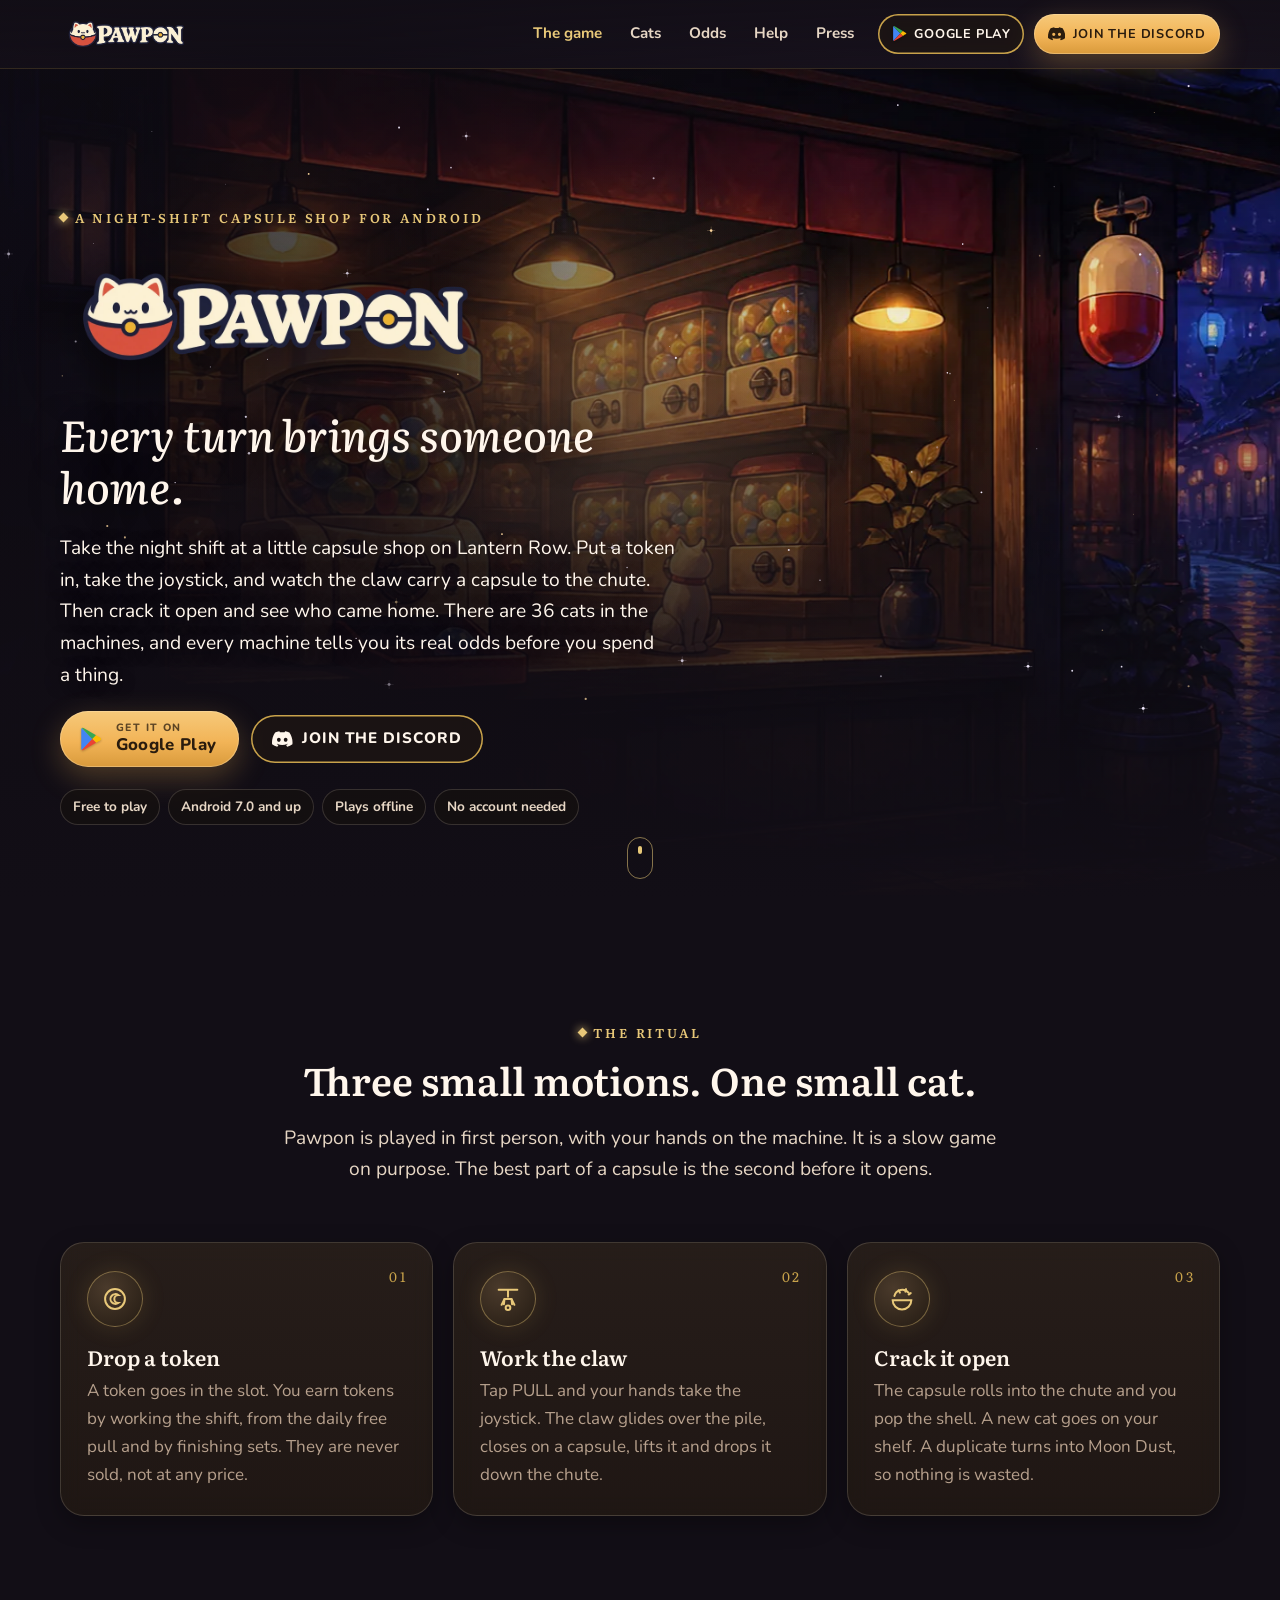
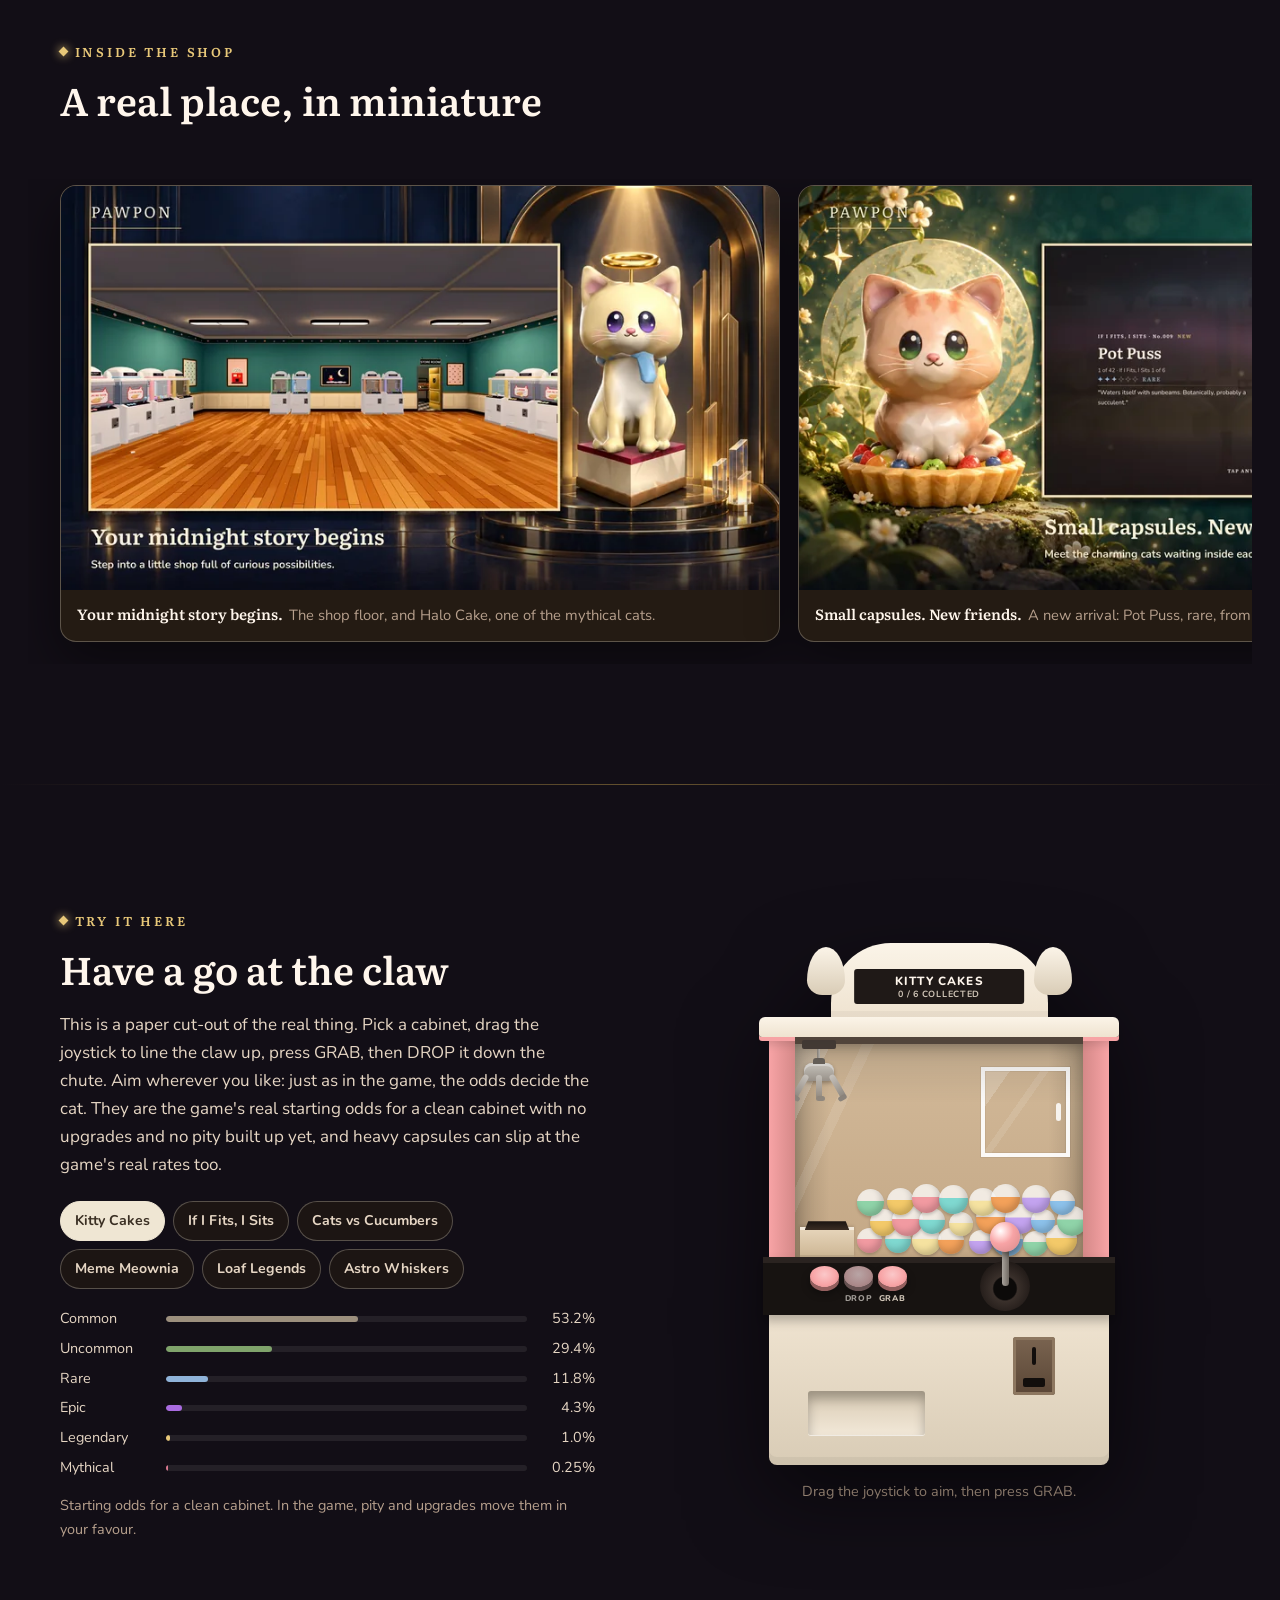
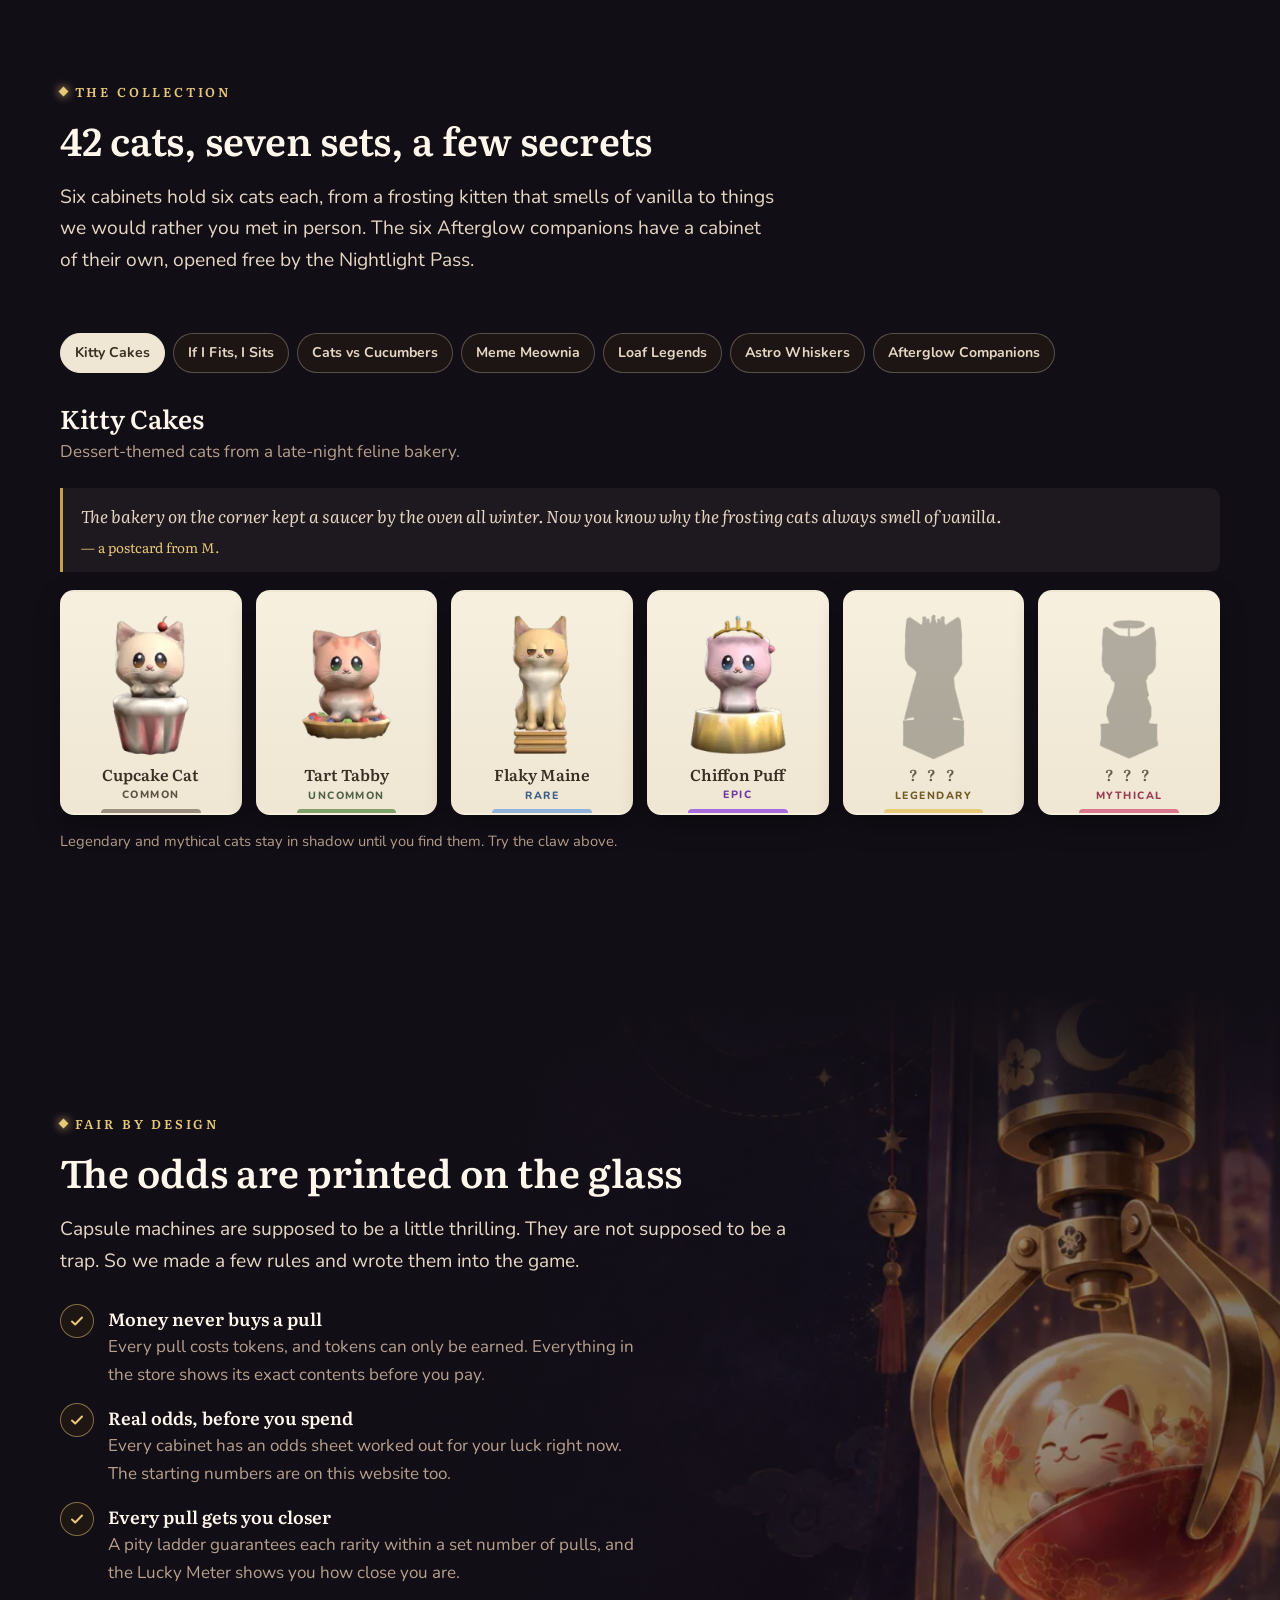
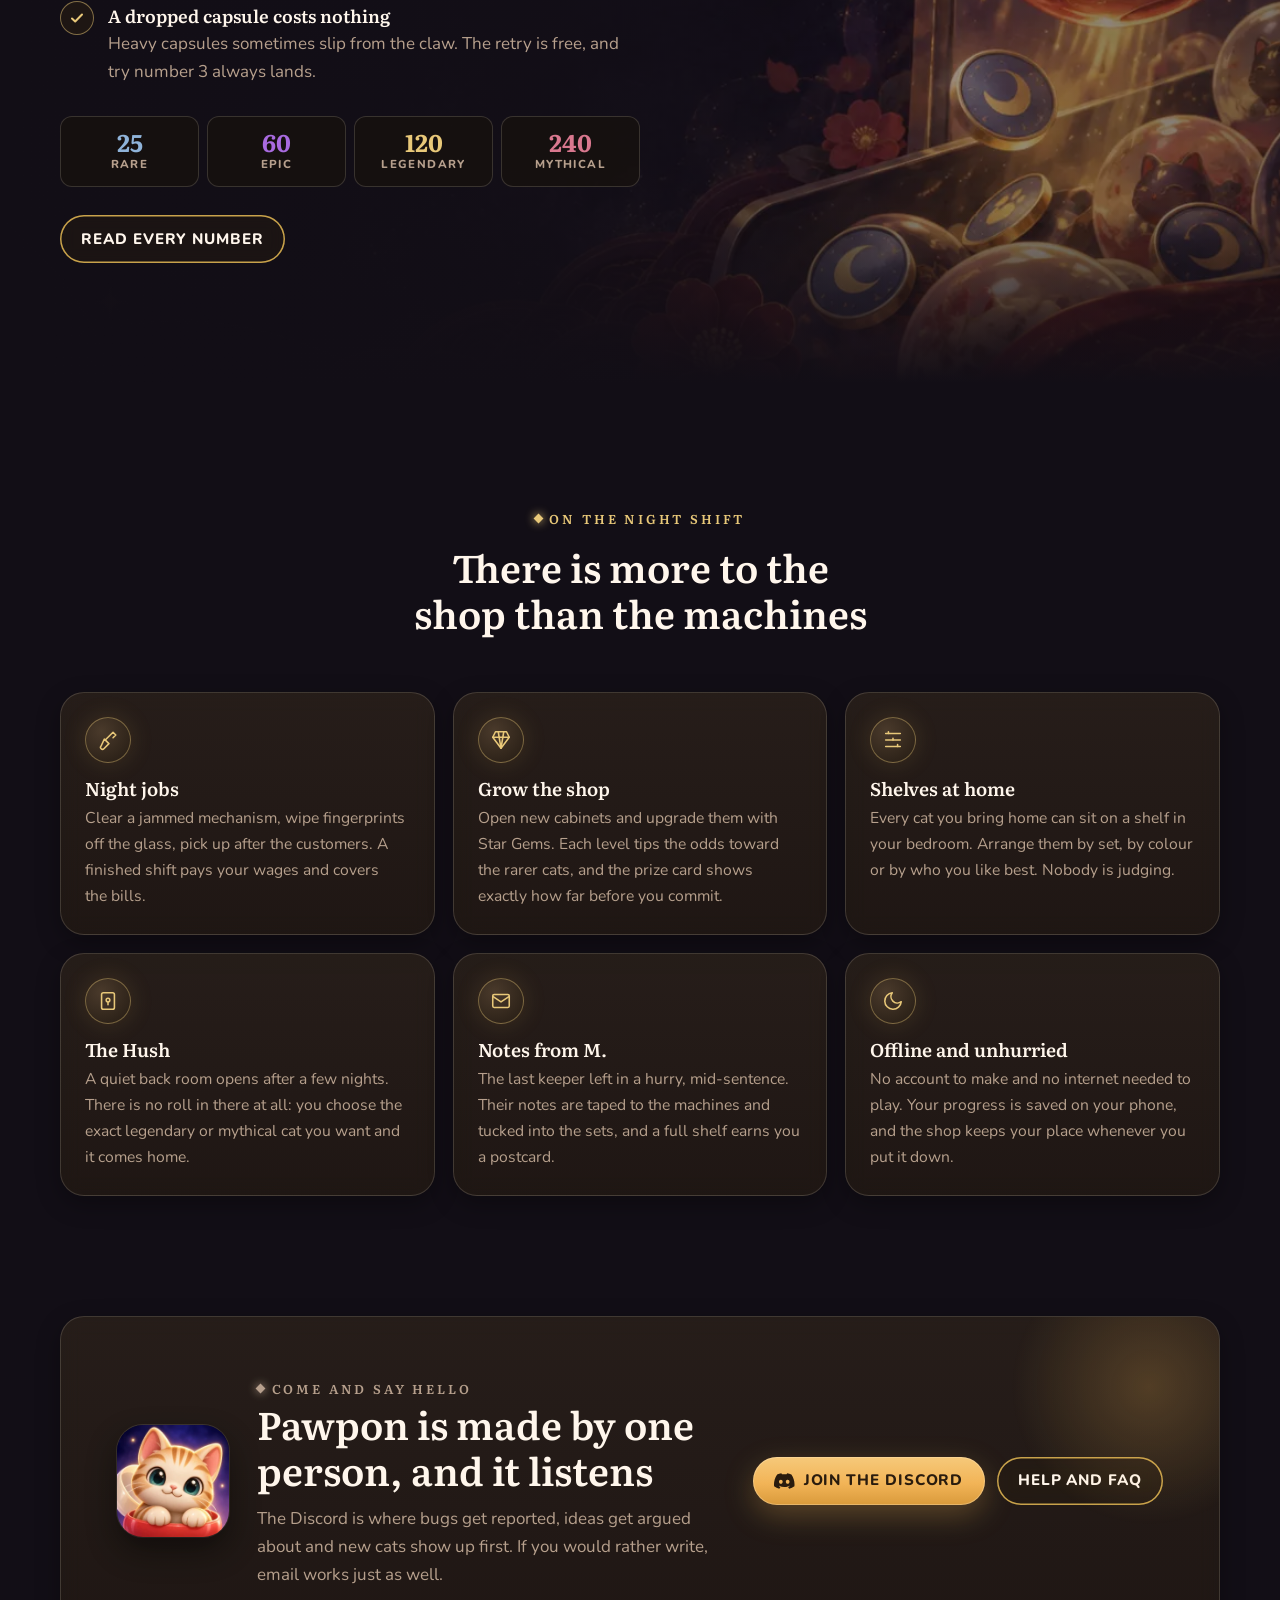
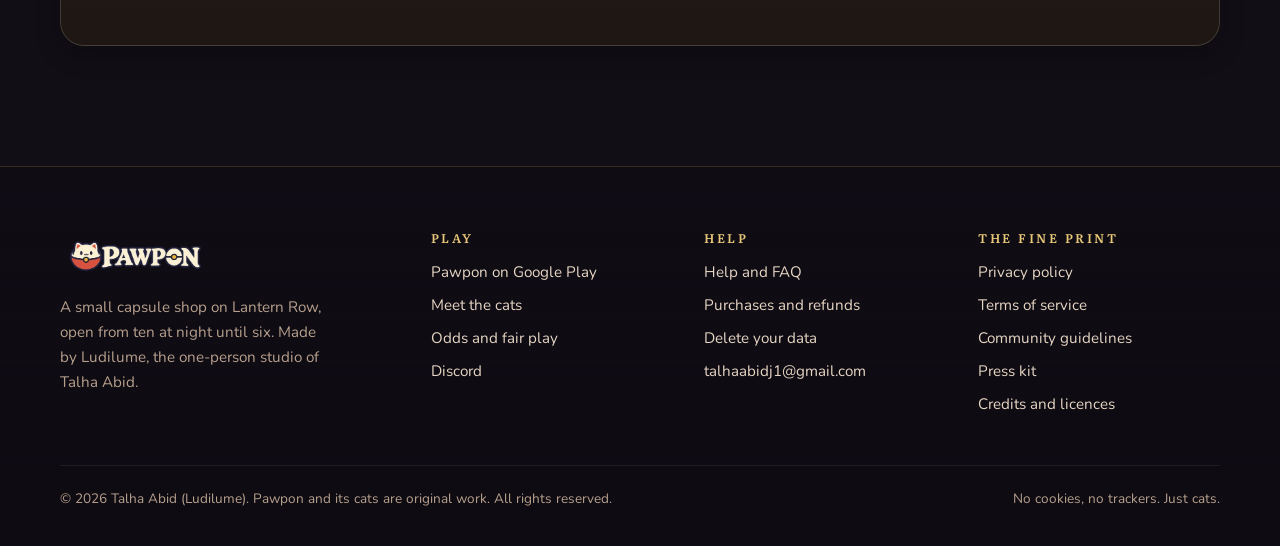
==== commit cf89762a: "site: 'work the claw by hand' becomes 'work the claw machines' in the meta and press copy" ====
--- a/index.html
+++ b/index.html
@@ -4,7 +4,7 @@
 <meta charset="utf-8">
 <meta name="viewport" content="width=device-width, initial-scale=1, viewport-fit=cover">
 <title>Pawpon · Cozy cat capsule shop game for Android</title>
-<meta name="description" content="Work the night shift at a tiny capsule-toy shop, work the claw by hand and fill your shelves with collectible cats. Real odds before every pull. Free on Android.">
+<meta name="description" content="Work the night shift at a tiny capsule-toy shop, work the claw machines and fill your shelves with collectible cats. Real odds before every pull. Free on Android.">
 <link rel="canonical" href="https://talhaabidj.github.io/">
 <meta name="theme-color" content="#120e16">
 <meta name="color-scheme" content="dark">
@@ -15,7 +15,7 @@
 <meta property="og:site_name" content="Pawpon">
 <meta property="og:locale" content="en_US">
 <meta property="og:title" content="Pawpon · Every turn brings someone home">
-<meta property="og:description" content="Work the night shift at a tiny capsule-toy shop, work the claw by hand and fill your shelves with collectible cats. Real odds before every pull. Free on Android.">
+<meta property="og:description" content="Work the night shift at a tiny capsule-toy shop, work the claw machines and fill your shelves with collectible cats. Real odds before every pull. Free on Android.">
 <meta property="og:url" content="https://talhaabidj.github.io/">
 <meta property="og:image" content="https://talhaabidj.github.io/assets/img/og-pawpon.jpg">
 <meta property="og:image:width" content="1200">
@@ -23,7 +23,7 @@
 <meta property="og:image:alt" content="The Pawpon logo over a lantern-lit capsule shop at night">
 <meta name="twitter:card" content="summary_large_image">
 <meta name="twitter:title" content="Pawpon · Every turn brings someone home">
-<meta name="twitter:description" content="Work the night shift at a tiny capsule-toy shop, work the claw by hand and fill your shelves with collectible cats. Real odds before every pull. Free on Android.">
+<meta name="twitter:description" content="Work the night shift at a tiny capsule-toy shop, work the claw machines and fill your shelves with collectible cats. Real odds before every pull. Free on Android.">
 <meta name="twitter:image" content="https://talhaabidj.github.io/assets/img/og-pawpon.jpg">
 <link rel="icon" href="/favicon.ico?v=20260926" sizes="48x48">
 <link rel="icon" href="/favicon-32.png?v=20260926" type="image/png" sizes="32x32">
@@ -33,7 +33,7 @@
 <link rel="preload" href="/assets/fonts/Nunito-Variable.woff2" as="font" type="font/woff2" crossorigin>
 <link rel="preload" href="/assets/img/hero-shop-1800.webp" as="image" fetchpriority="high">
 <link rel="stylesheet" href="/assets/css/site.css?v=20260926">
-<script type="application/ld+json">{"@context":"https://schema.org","@graph":[{"@type":"WebSite","@id":"https://talhaabidj.github.io/#website","url":"https://talhaabidj.github.io/","name":"Pawpon","inLanguage":"en","publisher":{"@id":"https://talhaabidj.github.io/#studio"}},{"@type":"Organization","@id":"https://talhaabidj.github.io/#studio","name":"Ludilume","url":"https://talhaabidj.github.io/","email":"talhaabidj1@gmail.com","logo":"https://talhaabidj.github.io/assets/img/icon-512.png","founder":{"@id":"https://talhaabidj.github.io/#developer"}},{"@type":"Person","@id":"https://talhaabidj.github.io/#developer","name":"Talha Abid","worksFor":{"@id":"https://talhaabidj.github.io/#studio"},"sameAs":["https://github.com/talhaabidj"]},{"@type":"WebPage","@id":"https://talhaabidj.github.io/#webpage","url":"https://talhaabidj.github.io/","name":"Pawpon: a cozy cat capsule shop game for Android","description":"Work the night shift at a tiny capsule-toy shop, work the claw by hand and fill your shelves with collectible cats. Real odds before every pull. Free on Android.","isPartOf":{"@id":"https://talhaabidj.github.io/#website"},"inLanguage":"en","dateModified":"2026-09-26"},{"@type":["VideoGame","MobileApplication"],"@id":"https://talhaabidj.github.io/#game","name":"Pawpon","alternateName":"Pawpon: Cat Capsule Shop","url":"https://talhaabidj.github.io/","description":"Work the night shift at a tiny capsule-toy shop, work the claw by hand and fill your shelves with collectible cats. Real odds before every pull. Free on Android.","image":"https://talhaabidj.github.io/assets/img/og-pawpon.jpg","screenshot":["https://talhaabidj.github.io/assets/img/shots/01-your-midnight-story-1600.webp","https://talhaabidj.github.io/assets/img/shots/02-small-capsules-1600.webp","https://talhaabidj.github.io/assets/img/shots/03-every-cat-1600.webp","https://talhaabidj.github.io/assets/img/shots/04-little-care-1600.webp","https://talhaabidj.github.io/assets/img/shots/05-after-hours-1600.webp","https://talhaabidj.github.io/assets/img/shots/06-bring-them-home-1600.webp"],"genre":["Simulation","Casual","Collecting"],"gamePlatform":"Android","operatingSystem":"Android 7.0 or later","applicationCategory":"GameApplication","playMode":"SinglePlayer","softwareVersion":"1.1.0","dateModified":"2026-09-26","author":{"@id":"https://talhaabidj.github.io/#developer"},"publisher":{"@id":"https://talhaabidj.github.io/#studio"},"installUrl":"https://play.google.com/store/apps/details?id=com.pawpon","offers":{"@type":"Offer","price":"0","priceCurrency":"USD","availability":"https://schema.org/InStock"},"inLanguage":"en"}]}</script>
+<script type="application/ld+json">{"@context":"https://schema.org","@graph":[{"@type":"WebSite","@id":"https://talhaabidj.github.io/#website","url":"https://talhaabidj.github.io/","name":"Pawpon","inLanguage":"en","publisher":{"@id":"https://talhaabidj.github.io/#studio"}},{"@type":"Organization","@id":"https://talhaabidj.github.io/#studio","name":"Ludilume","url":"https://talhaabidj.github.io/","email":"talhaabidj1@gmail.com","logo":"https://talhaabidj.github.io/assets/img/icon-512.png","founder":{"@id":"https://talhaabidj.github.io/#developer"}},{"@type":"Person","@id":"https://talhaabidj.github.io/#developer","name":"Talha Abid","worksFor":{"@id":"https://talhaabidj.github.io/#studio"},"sameAs":["https://github.com/talhaabidj"]},{"@type":"WebPage","@id":"https://talhaabidj.github.io/#webpage","url":"https://talhaabidj.github.io/","name":"Pawpon: a cozy cat capsule shop game for Android","description":"Work the night shift at a tiny capsule-toy shop, work the claw machines and fill your shelves with collectible cats. Real odds before every pull. Free on Android.","isPartOf":{"@id":"https://talhaabidj.github.io/#website"},"inLanguage":"en","dateModified":"2026-09-26"},{"@type":["VideoGame","MobileApplication"],"@id":"https://talhaabidj.github.io/#game","name":"Pawpon","alternateName":"Pawpon: Cat Capsule Shop","url":"https://talhaabidj.github.io/","description":"Work the night shift at a tiny capsule-toy shop, work the claw machines and fill your shelves with collectible cats. Real odds before every pull. Free on Android.","image":"https://talhaabidj.github.io/assets/img/og-pawpon.jpg","screenshot":["https://talhaabidj.github.io/assets/img/shots/01-your-midnight-story-1600.webp","https://talhaabidj.github.io/assets/img/shots/02-small-capsules-1600.webp","https://talhaabidj.github.io/assets/img/shots/03-every-cat-1600.webp","https://talhaabidj.github.io/assets/img/shots/04-little-care-1600.webp","https://talhaabidj.github.io/assets/img/shots/05-after-hours-1600.webp","https://talhaabidj.github.io/assets/img/shots/06-bring-them-home-1600.webp"],"genre":["Simulation","Casual","Collecting"],"gamePlatform":"Android","operatingSystem":"Android 7.0 or later","applicationCategory":"GameApplication","playMode":"SinglePlayer","softwareVersion":"1.1.0","dateModified":"2026-09-26","author":{"@id":"https://talhaabidj.github.io/#developer"},"publisher":{"@id":"https://talhaabidj.github.io/#studio"},"installUrl":"https://play.google.com/store/apps/details?id=com.pawpon","offers":{"@type":"Offer","price":"0","priceCurrency":"USD","availability":"https://schema.org/InStock"},"inLanguage":"en"}]}</script>
 </head>
 <body class="page-home">
 <a class="skip-link" href="#main">Skip to content</a>
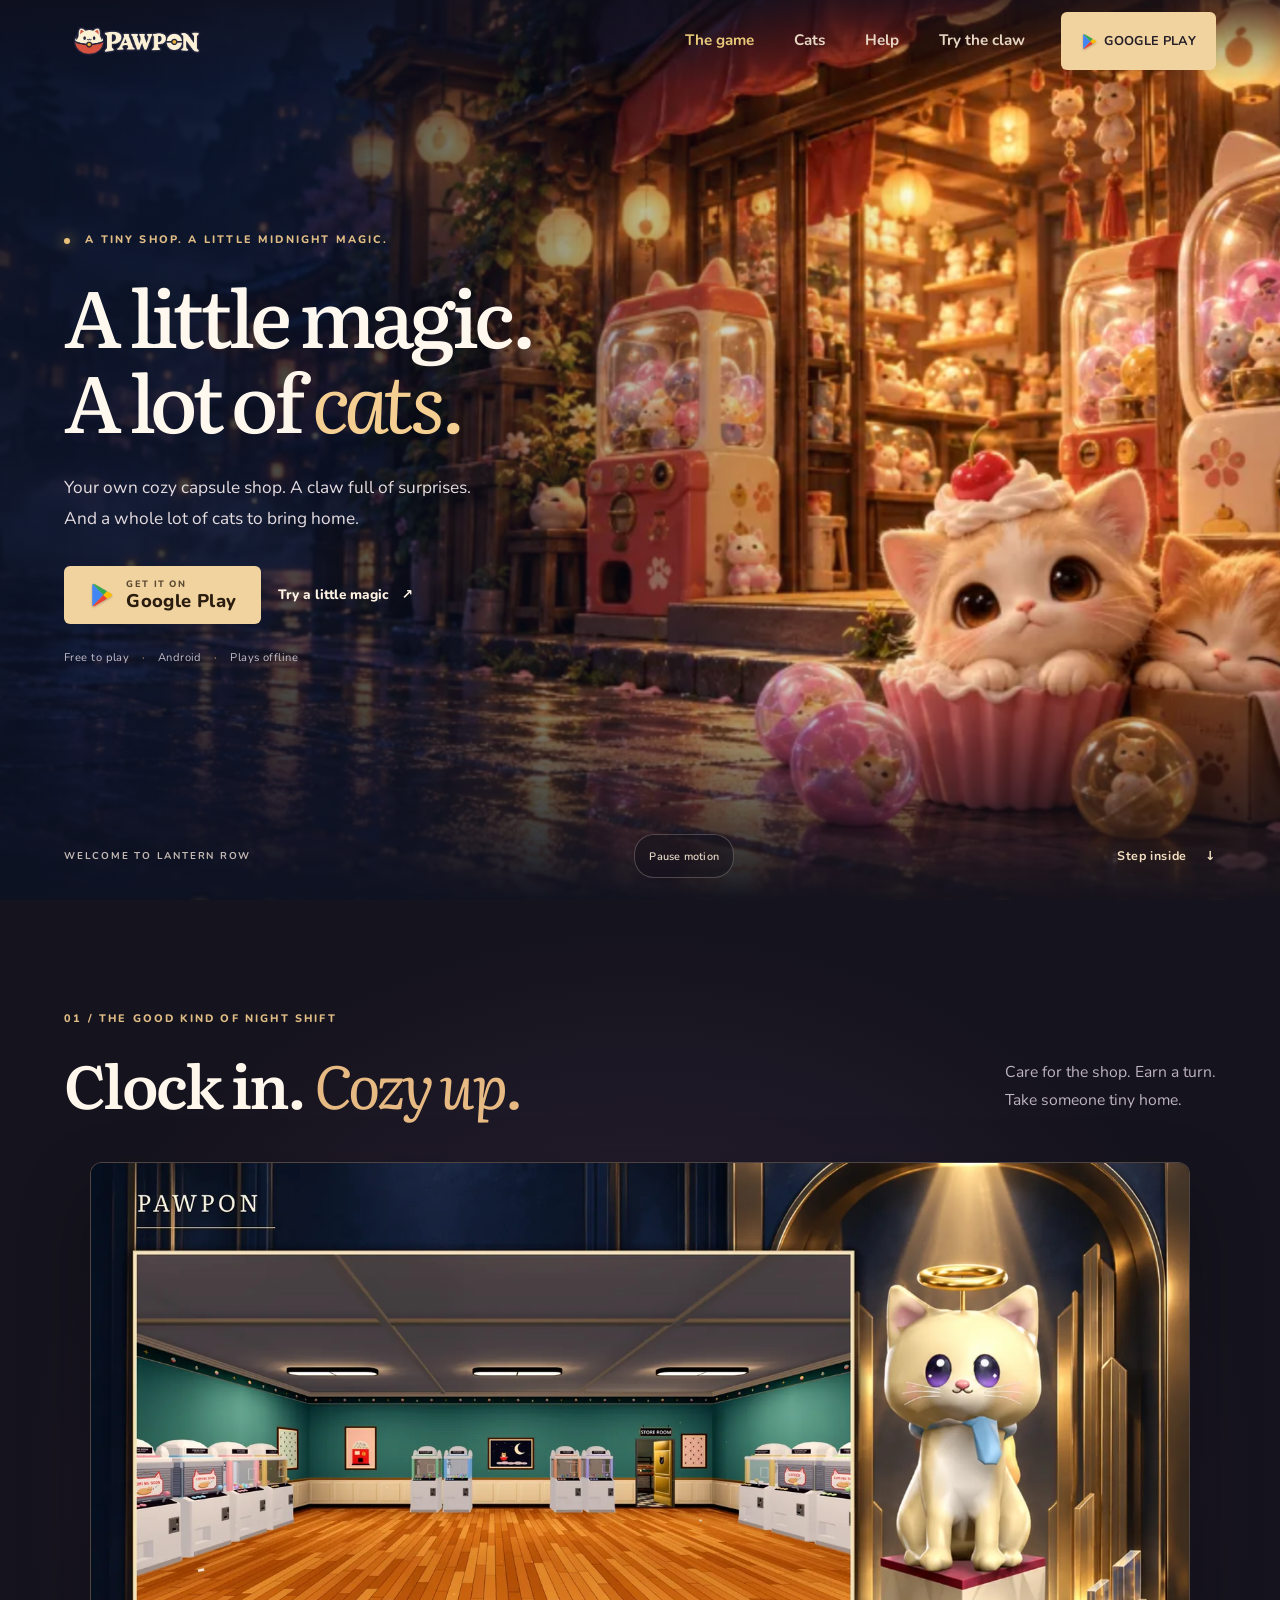
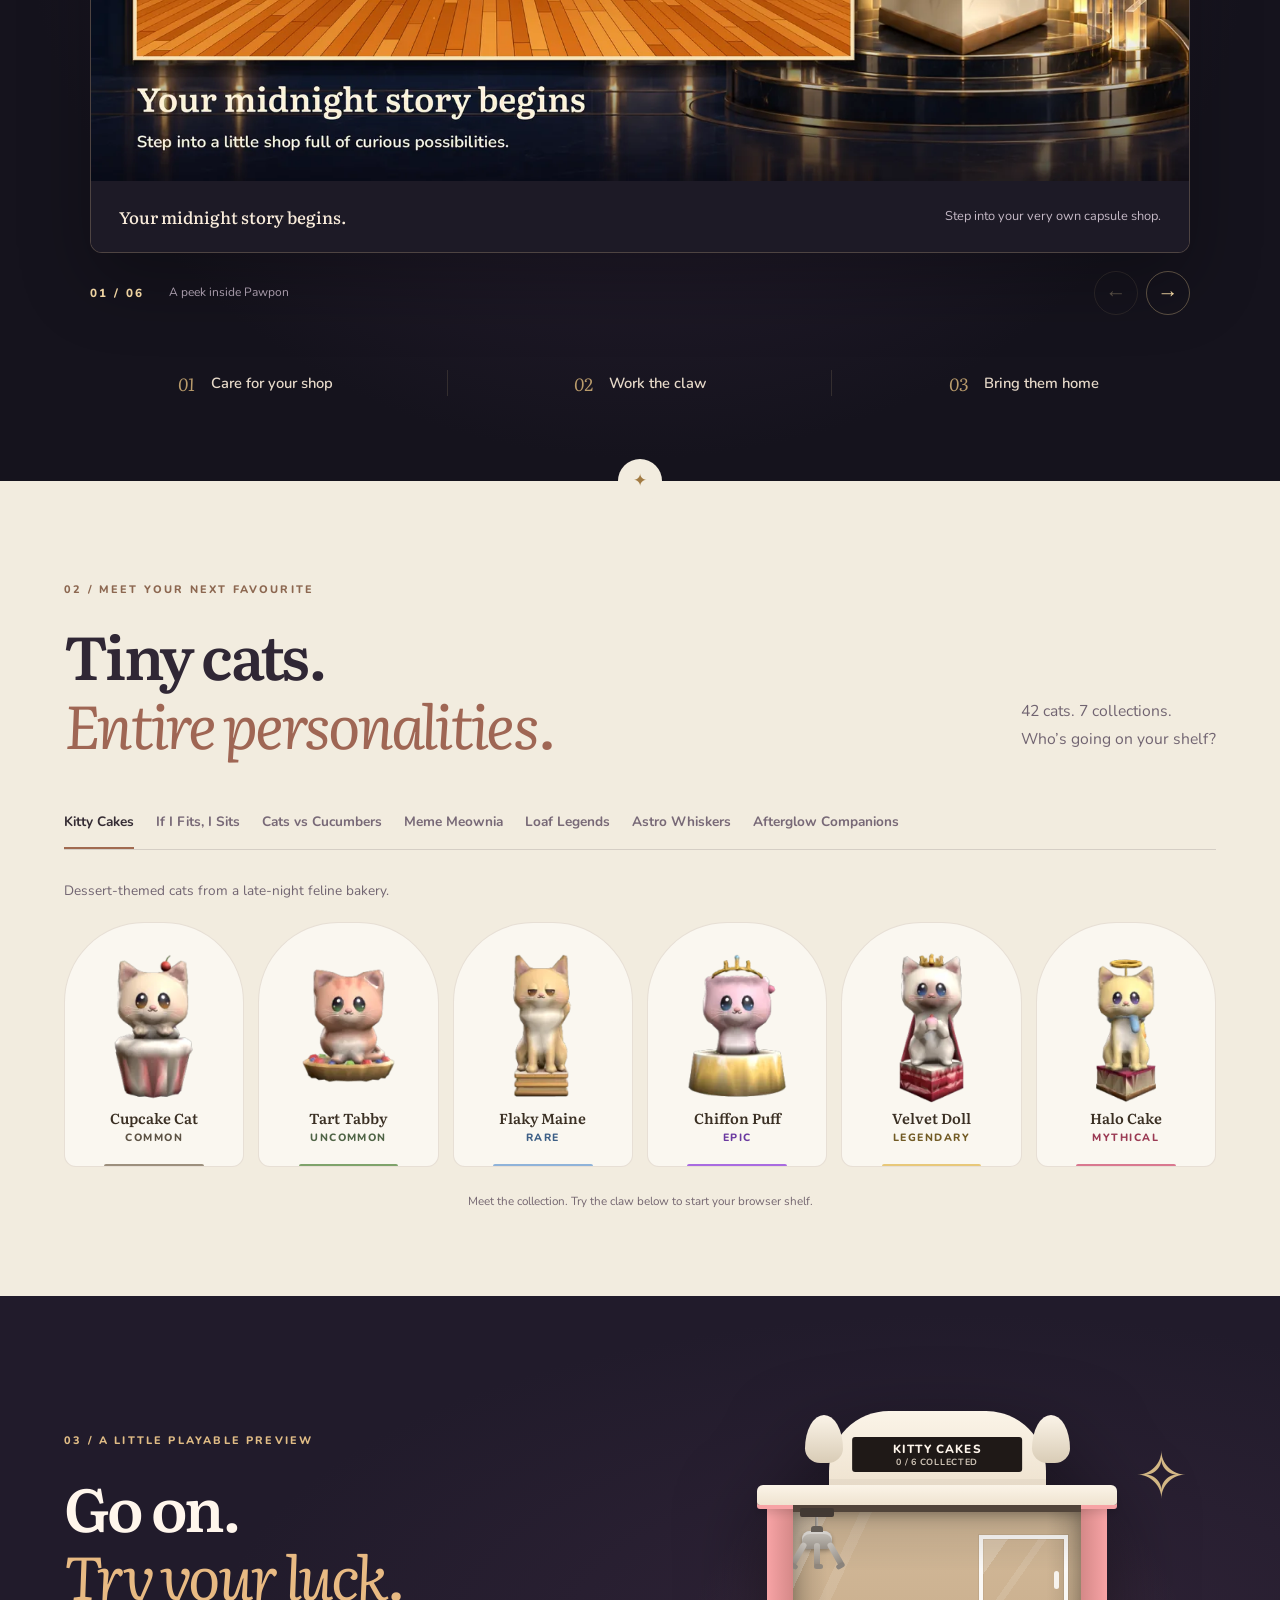
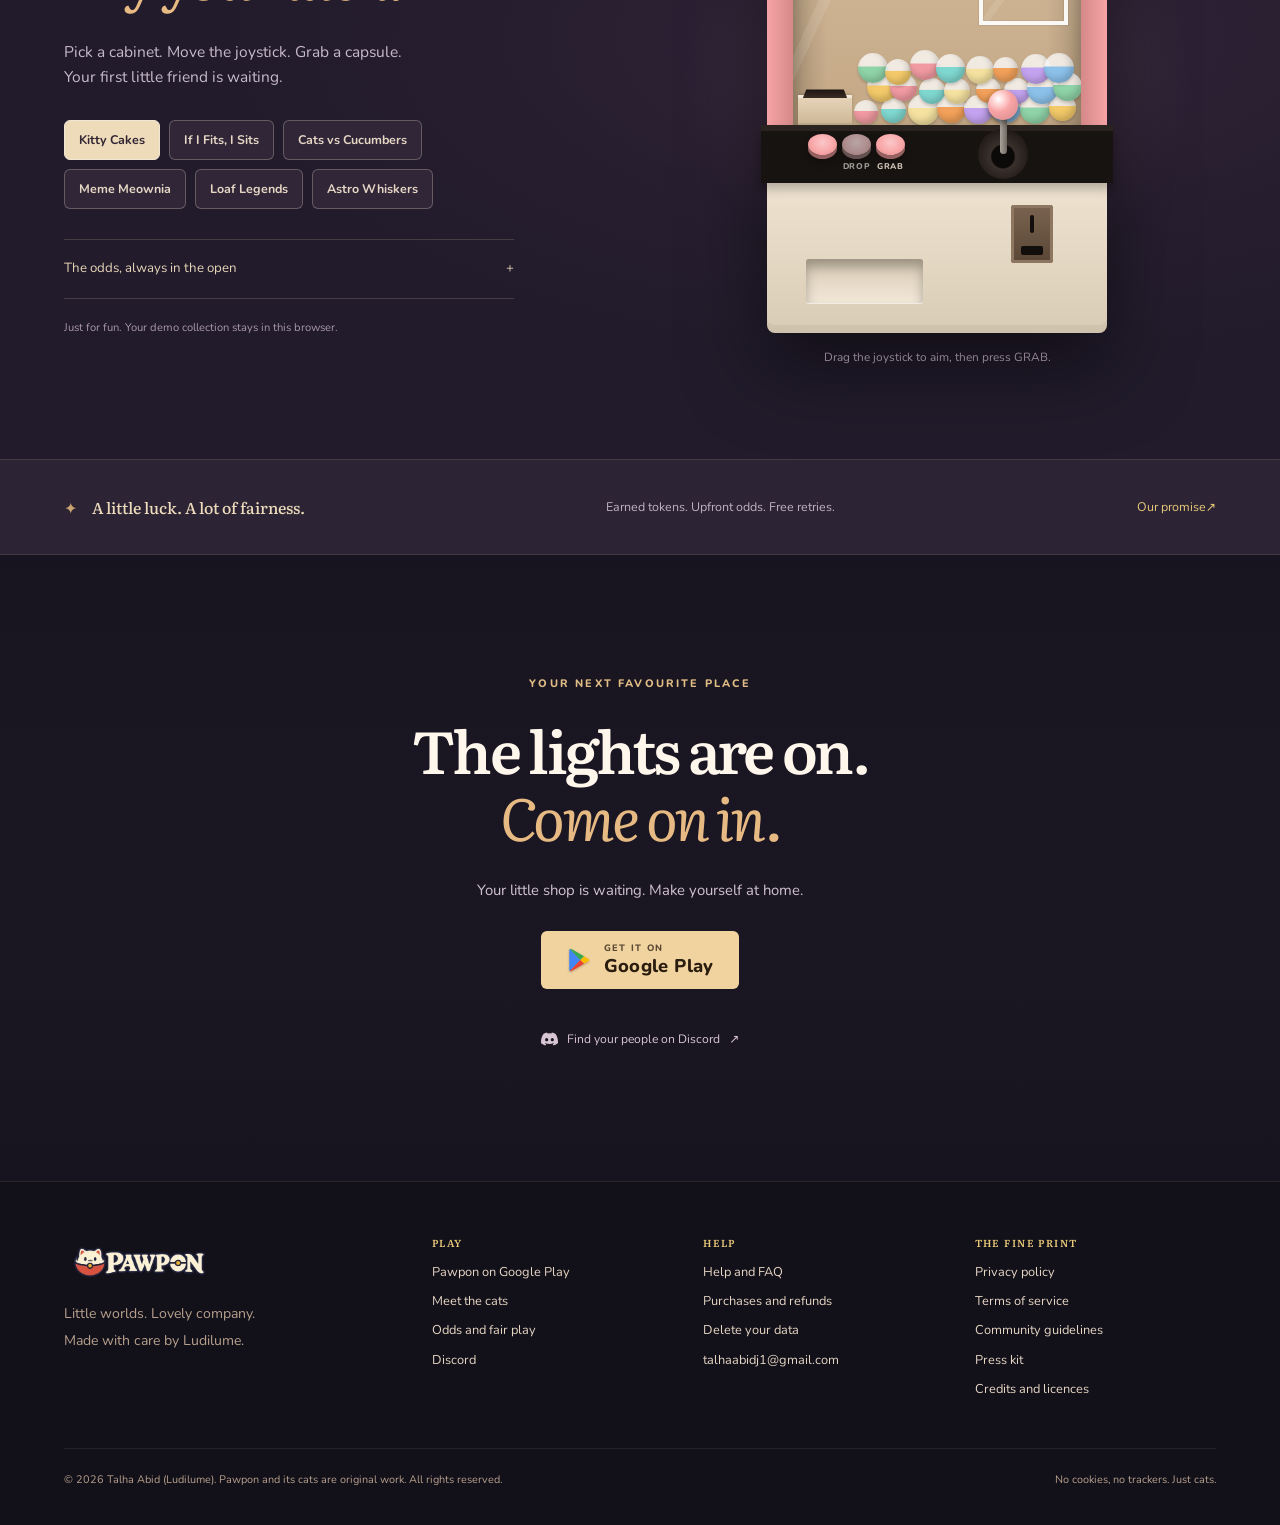
==== commit d8b749e3: "Publish illustrated Pawpon website and mobile responsive improvements" ====
--- a/index.html
+++ b/index.html
@@ -7,7 +7,7 @@
 <meta name="description" content="Work the night shift at a tiny capsule-toy shop, work the claw machines and fill your shelves with collectible cats. Real odds before every pull. Free on Android.">
 <link rel="canonical" href="https://talhaabidj.github.io/">
 <meta name="theme-color" content="#120e16">
-<meta name="color-scheme" content="dark">
+<meta name="color-scheme" content="light dark">
 <meta name="author" content="Talha Abid">
 <meta name="application-name" content="Pawpon">
 <meta name="apple-mobile-web-app-title" content="Pawpon">
@@ -25,15 +25,15 @@
 <meta name="twitter:title" content="Pawpon · Every turn brings someone home">
 <meta name="twitter:description" content="Work the night shift at a tiny capsule-toy shop, work the claw machines and fill your shelves with collectible cats. Real odds before every pull. Free on Android.">
 <meta name="twitter:image" content="https://talhaabidj.github.io/assets/img/og-pawpon.jpg">
-<link rel="icon" href="/favicon.ico?v=20260926" sizes="48x48">
-<link rel="icon" href="/favicon-32.png?v=20260926" type="image/png" sizes="32x32">
-<link rel="apple-touch-icon" href="/apple-touch-icon.png?v=20260926">
+<link rel="icon" href="/favicon.ico?v=20261002" sizes="48x48">
+<link rel="icon" href="/favicon-32.png?v=20261002" type="image/png" sizes="32x32">
+<link rel="apple-touch-icon" href="/apple-touch-icon.png?v=20261002">
 <link rel="manifest" href="/site.webmanifest">
 <link rel="preload" href="/assets/fonts/Literata-Variable.woff2" as="font" type="font/woff2" crossorigin>
 <link rel="preload" href="/assets/fonts/Nunito-Variable.woff2" as="font" type="font/woff2" crossorigin>
-<link rel="preload" href="/assets/img/hero-shop-1800.webp" as="image" fetchpriority="high">
-<link rel="stylesheet" href="/assets/css/site.css?v=20260926">
-<script type="application/ld+json">{"@context":"https://schema.org","@graph":[{"@type":"WebSite","@id":"https://talhaabidj.github.io/#website","url":"https://talhaabidj.github.io/","name":"Pawpon","inLanguage":"en","publisher":{"@id":"https://talhaabidj.github.io/#studio"}},{"@type":"Organization","@id":"https://talhaabidj.github.io/#studio","name":"Ludilume","url":"https://talhaabidj.github.io/","email":"talhaabidj1@gmail.com","logo":"https://talhaabidj.github.io/assets/img/icon-512.png","founder":{"@id":"https://talhaabidj.github.io/#developer"}},{"@type":"Person","@id":"https://talhaabidj.github.io/#developer","name":"Talha Abid","worksFor":{"@id":"https://talhaabidj.github.io/#studio"},"sameAs":["https://github.com/talhaabidj"]},{"@type":"WebPage","@id":"https://talhaabidj.github.io/#webpage","url":"https://talhaabidj.github.io/","name":"Pawpon: a cozy cat capsule shop game for Android","description":"Work the night shift at a tiny capsule-toy shop, work the claw machines and fill your shelves with collectible cats. Real odds before every pull. Free on Android.","isPartOf":{"@id":"https://talhaabidj.github.io/#website"},"inLanguage":"en","dateModified":"2026-09-26"},{"@type":["VideoGame","MobileApplication"],"@id":"https://talhaabidj.github.io/#game","name":"Pawpon","alternateName":"Pawpon: Cat Capsule Shop","url":"https://talhaabidj.github.io/","description":"Work the night shift at a tiny capsule-toy shop, work the claw machines and fill your shelves with collectible cats. Real odds before every pull. Free on Android.","image":"https://talhaabidj.github.io/assets/img/og-pawpon.jpg","screenshot":["https://talhaabidj.github.io/assets/img/shots/01-your-midnight-story-1600.webp","https://talhaabidj.github.io/assets/img/shots/02-small-capsules-1600.webp","https://talhaabidj.github.io/assets/img/shots/03-every-cat-1600.webp","https://talhaabidj.github.io/assets/img/shots/04-little-care-1600.webp","https://talhaabidj.github.io/assets/img/shots/05-after-hours-1600.webp","https://talhaabidj.github.io/assets/img/shots/06-bring-them-home-1600.webp"],"genre":["Simulation","Casual","Collecting"],"gamePlatform":"Android","operatingSystem":"Android 7.0 or later","applicationCategory":"GameApplication","playMode":"SinglePlayer","softwareVersion":"1.1.0","dateModified":"2026-09-26","author":{"@id":"https://talhaabidj.github.io/#developer"},"publisher":{"@id":"https://talhaabidj.github.io/#studio"},"installUrl":"https://play.google.com/store/apps/details?id=com.pawpon","offers":{"@type":"Offer","price":"0","priceCurrency":"USD","availability":"https://schema.org/InStock"},"inLanguage":"en"}]}</script>
+<link rel="stylesheet" href="/assets/css/site.css?v=20261002">
+<link rel="stylesheet" href="/assets/css/landing.css?v=20261002">
+<script type="application/ld+json">{"@context":"https://schema.org","@graph":[{"@type":"WebSite","@id":"https://talhaabidj.github.io/#website","url":"https://talhaabidj.github.io/","name":"Pawpon","inLanguage":"en","publisher":{"@id":"https://talhaabidj.github.io/#studio"}},{"@type":"Organization","@id":"https://talhaabidj.github.io/#studio","name":"Ludilume","url":"https://talhaabidj.github.io/","email":"talhaabidj1@gmail.com","logo":"https://talhaabidj.github.io/assets/img/icon-512.png","founder":{"@id":"https://talhaabidj.github.io/#developer"},"sameAs":["https://play.google.com/store/apps/developer?id=Ludilume"]},{"@type":"Person","@id":"https://talhaabidj.github.io/#developer","name":"Talha Abid","worksFor":{"@id":"https://talhaabidj.github.io/#studio"},"sameAs":["https://github.com/talhaabidj"]},{"@type":"WebPage","@id":"https://talhaabidj.github.io/#webpage","url":"https://talhaabidj.github.io/","name":"Pawpon: a cozy cat capsule shop game for Android","description":"Work the night shift at a tiny capsule-toy shop, work the claw machines and fill your shelves with collectible cats. Real odds before every pull. Free on Android.","isPartOf":{"@id":"https://talhaabidj.github.io/#website"},"inLanguage":"en","dateModified":"2026-10-02"},{"@type":["VideoGame","MobileApplication"],"@id":"https://talhaabidj.github.io/#game","name":"Pawpon","alternateName":"Pawpon: Cat Capsule Shop","url":"https://talhaabidj.github.io/","description":"Work the night shift at a tiny capsule-toy shop, work the claw machines and fill your shelves with collectible cats. Real odds before every pull. Free on Android.","image":"https://talhaabidj.github.io/assets/img/og-pawpon.jpg","screenshot":["https://talhaabidj.github.io/assets/img/shots/01-your-midnight-story-1600.webp","https://talhaabidj.github.io/assets/img/shots/02-small-capsules-1600.webp","https://talhaabidj.github.io/assets/img/shots/03-every-cat-1600.webp","https://talhaabidj.github.io/assets/img/shots/04-little-care-1600.webp","https://talhaabidj.github.io/assets/img/shots/05-after-hours-1600.webp","https://talhaabidj.github.io/assets/img/shots/06-bring-them-home-1600.webp"],"genre":["Simulation","Casual","Collecting"],"gamePlatform":"Android","operatingSystem":"Android 7.0 or later","applicationCategory":"GameApplication","playMode":"SinglePlayer","softwareVersion":"1.1.2","dateModified":"2026-10-02","author":{"@id":"https://talhaabidj.github.io/#developer"},"publisher":{"@id":"https://talhaabidj.github.io/#studio"},"installUrl":"https://play.google.com/store/apps/details?id=com.pawpon","sameAs":["https://play.google.com/store/apps/details?id=com.pawpon"],"offers":{"@type":"Offer","price":"0","priceCurrency":"USD","availability":"https://schema.org/InStock"},"inLanguage":"en"}]}</script>
 </head>
 <body class="page-home">
 <a class="skip-link" href="#main">Skip to content</a>
@@ -46,120 +46,80 @@
     <nav class="nav" id="site-nav" aria-label="Main">
       <a href="/#the-game" aria-current="page">The game</a>
       <a href="/#the-cats">Cats</a>
-      <a href="/odds/">Odds</a>
       <a href="/support/">Help</a>
-      <a href="/press/">Press</a>
-      <a class="btn btn-ghost nav-play" href="https://play.google.com/store/apps/details?id=com.pawpon" rel="noopener"><svg class="play-logo" viewBox="0 0 24 24" aria-hidden="true"><path fill="#4285F4" d="M3.6 1.8 13.2 12 3.6 22.2a1.4 1.4 0 0 1-.6-1.2V3a1.4 1.4 0 0 1 .6-1.2z"/><path fill="#34A853" d="M3.6 1.8a1.5 1.5 0 0 1 1.5 0l11.6 6.7L13.2 12z"/><path fill="#FBBC04" d="m16.7 8.5 3.9 2.3a1.4 1.4 0 0 1 0 2.4l-3.9 2.3-3.5-3.5z"/><path fill="#EA4335" d="M13.2 12l3.5 3.5-11.6 6.7a1.5 1.5 0 0 1-1.5 0z"/></svg>Google Play</a>
-      <a class="btn nav-cta" href="https://discord.gg/V4qutb4YAA" rel="noopener"><svg class="discord-logo" viewBox="0 0 127.14 96.36" aria-hidden="true"><path fill="currentColor" d="M107.7 8.07A105.15 105.15 0 0 0 81.47 0a72.06 72.06 0 0 0-3.36 6.83 97.68 97.68 0 0 0-29.11 0A72.37 72.37 0 0 0 45.64 0a105.89 105.89 0 0 0-26.25 8.09C2.79 32.65-1.71 56.6.54 80.21a105.73 105.73 0 0 0 32.17 16.15 77.7 77.7 0 0 0 6.89-11.11 68.42 68.42 0 0 1-10.85-5.18c.91-.66 1.8-1.34 2.66-2a75.57 75.57 0 0 0 64.32 0c.87.71 1.76 1.39 2.66 2a68.68 68.68 0 0 1-10.87 5.19 77 77 0 0 0 6.89 11.1 105.25 105.25 0 0 0 32.19-16.14c2.64-27.38-4.51-51.11-18.9-72.15ZM42.45 65.69C36.18 65.69 31 60 31 53s5-12.74 11.43-12.74S54 46 53.89 53s-5.05 12.69-11.44 12.69Zm42.24 0C78.41 65.69 73.25 60 73.25 53s5-12.74 11.44-12.74S96.23 46 96.12 53s-5.04 12.69-11.43 12.69Z"/></svg>Join the Discord</a>
+      <a href="/#try-a-turn">Try the claw</a>
+      <a class="btn nav-play" href="https://play.google.com/store/apps/details?id=com.pawpon" rel="noopener"><svg class="play-logo" viewBox="0 0 24 24" aria-hidden="true"><path fill="#4285F4" d="M3.6 1.8 13.2 12 3.6 22.2a1.4 1.4 0 0 1-.6-1.2V3a1.4 1.4 0 0 1 .6-1.2z"/><path fill="#34A853" d="M3.6 1.8a1.5 1.5 0 0 1 1.5 0l11.6 6.7L13.2 12z"/><path fill="#FBBC04" d="m16.7 8.5 3.9 2.3a1.4 1.4 0 0 1 0 2.4l-3.9 2.3-3.5-3.5z"/><path fill="#EA4335" d="M13.2 12l3.5 3.5-11.6 6.7a1.5 1.5 0 0 1-1.5 0z"/></svg>Google Play</a>
     </nav>
   </div>
 </header>
 <main id="main">
-<section class="hero" aria-labelledby="hero-title">
-  <div class="hero-art" aria-hidden="true">
-    <img src="/assets/img/hero-shop-1800.webp" srcset="/assets/img/hero-shop-960.webp 960w, /assets/img/hero-shop-1800.webp 1794w" sizes="100vw" width="1794" height="876" alt="" fetchpriority="high">
-  </div>
-  <div class="sky" data-stars="60" data-motes="14" aria-hidden="true"></div>
-  <div class="hero-glow" aria-hidden="true"></div>
-  <div class="wrap">
-    <div class="hero-copy">
-      <p class="eyebrow">A night-shift capsule shop for Android</p>
-      <h1 id="hero-title"><img class="hero-logo" src="/assets/img/logo-1000.webp" width="1000" height="333" alt="Pawpon"><span class="visually-hidden">, a cozy cat capsule shop game</span></h1>
-      <p class="hero-tagline">Every turn brings someone home.</p>
-      <p class="lede">Take the night shift at a little capsule shop on Lantern Row. Put a token in, take the joystick, and watch the claw carry a capsule to the chute. Then crack it open and see who came home. There are 36 cats in the machines, and every machine tells you its real odds before you spend a thing.</p>
+<section class="landing-hero" aria-labelledby="hero-title">
+  <div class="campaign-art" aria-hidden="true"><picture><source media="(max-width: 700px)" srcset="/assets/img/campaign/lantern-row-960.webp"><img src="/assets/img/campaign/lantern-row.webp" width="1672" height="941" alt="" fetchpriority="high"></picture></div>
+  <div class="campaign-motes" aria-hidden="true"></div>
+  <div class="wrap hero-grid">
+    <div class="landing-copy">
+      <p class="kicker"><span class="status-dot"></span> A tiny shop. A little midnight magic.</p>
+      <h1 id="hero-title">A little magic.<br>A lot of <em>cats.</em></h1>
+      <p class="hero-description">Your own cozy capsule shop. A claw full of surprises.<br class="desktop-break"> And a whole lot of cats to bring home.</p>
       <div class="btn-row">
-        <a class="btn btn-play" href="https://play.google.com/store/apps/details?id=com.pawpon" rel="noopener">
-          <svg class="play-logo" viewBox="0 0 24 24" aria-hidden="true"><path fill="#4285F4" d="M3.6 1.8 13.2 12 3.6 22.2a1.4 1.4 0 0 1-.6-1.2V3a1.4 1.4 0 0 1 .6-1.2z"/><path fill="#34A853" d="M3.6 1.8a1.5 1.5 0 0 1 1.5 0l11.6 6.7L13.2 12z"/><path fill="#FBBC04" d="m16.7 8.5 3.9 2.3a1.4 1.4 0 0 1 0 2.4l-3.9 2.3-3.5-3.5z"/><path fill="#EA4335" d="M13.2 12l3.5 3.5-11.6 6.7a1.5 1.5 0 0 1-1.5 0z"/></svg><span><small>Get it on</small>Google Play</span>
-        </a>
-        <a class="btn btn-ghost" href="https://discord.gg/V4qutb4YAA" rel="noopener"><svg class="discord-logo" viewBox="0 0 127.14 96.36" aria-hidden="true"><path fill="currentColor" d="M107.7 8.07A105.15 105.15 0 0 0 81.47 0a72.06 72.06 0 0 0-3.36 6.83 97.68 97.68 0 0 0-29.11 0A72.37 72.37 0 0 0 45.64 0a105.89 105.89 0 0 0-26.25 8.09C2.79 32.65-1.71 56.6.54 80.21a105.73 105.73 0 0 0 32.17 16.15 77.7 77.7 0 0 0 6.89-11.11 68.42 68.42 0 0 1-10.85-5.18c.91-.66 1.8-1.34 2.66-2a75.57 75.57 0 0 0 64.32 0c.87.71 1.76 1.39 2.66 2a68.68 68.68 0 0 1-10.87 5.19 77 77 0 0 0 6.89 11.1 105.25 105.25 0 0 0 32.19-16.14c2.64-27.38-4.51-51.11-18.9-72.15ZM42.45 65.69C36.18 65.69 31 60 31 53s5-12.74 11.43-12.74S54 46 53.89 53s-5.05 12.69-11.44 12.69Zm42.24 0C78.41 65.69 73.25 60 73.25 53s5-12.74 11.44-12.74S96.23 46 96.12 53s-5.04 12.69-11.43 12.69Z"/></svg>Join the Discord</a>
-      </div>
-      <ul class="hero-facts">
-        <li>Free to play</li>
-        <li>Android 7.0 and up</li>
-        <li>Plays offline</li>
-        <li>No account needed</li>
-      </ul>
-    </div>
-  </div>
-  <a class="scroll-cue" href="#the-game" aria-label="Scroll to the game"></a>
-</section>
-
-<section class="section" id="the-game" aria-labelledby="ritual-title">
-  <div class="wrap">
-    <div class="section-head center rise">
-      <p class="eyebrow">The ritual</p>
-      <h2 id="ritual-title">Three small motions. One small cat.</h2>
-      <p class="lede">Pawpon is played in first person, with your hands on the machine. It is a slow game on purpose. The best part of a capsule is the second before it opens.</p>
-    </div>
-    <ol class="steps">
-      <li class="step glass rise">
-        <div class="step-icon"><svg viewBox="0 0 24 24" fill="none" stroke="currentColor" stroke-width="1.7" stroke-linecap="round" aria-hidden="true"><circle cx="12" cy="12" r="8.5"/><path d="M14.8 8.6a4.2 4.2 0 1 0 0 6.8 3.4 3.4 0 1 1 0-6.8z"/></svg></div>
-        <h3>Drop a token</h3>
-        <p>A token goes in the slot. You earn tokens by working the shift, from the daily free pull and by finishing sets. They are never sold, not at any price.</p>
-      </li>
-      <li class="step glass rise">
-        <div class="step-icon"><svg viewBox="0 0 24 24" fill="none" stroke="currentColor" stroke-width="1.7" stroke-linecap="round" stroke-linejoin="round" aria-hidden="true"><path d="M4 4h16M12 4v6"/><path d="M8.5 16.5L9 12h6l.5 4.5"/><path d="M9 12l-2.5 5M15 12l2.5 5"/><circle cx="12" cy="19.5" r="2"/></svg></div>
-        <h3>Work the claw</h3>
-        <p>Tap PULL and your hands take the joystick. The claw glides over the pile, closes on a capsule, lifts it and drops it down the chute.</p>
-      </li>
-      <li class="step glass rise">
-        <div class="step-icon"><svg viewBox="0 0 24 24" fill="none" stroke="currentColor" stroke-width="1.7" stroke-linecap="round" aria-hidden="true"><path d="M4 13a8 8 0 0 0 16 0z"/><path d="M5.5 9.5a7 7 0 0 1 12.2-2.8"/><path d="M9 4.5l1.2 2M15.5 3.5l-.6 2.2M19.5 7l-1.8 1.2"/></svg></div>
-        <h3>Crack it open</h3>
-        <p>The capsule rolls into the chute and you pop the shell. A new cat goes on your shelf. A duplicate turns into Moon Dust, so nothing is wasted.</p>
-      </li>
-    </ol>
-  </div>
-</section>
-
-<section class="section" aria-labelledby="shots-title" style="padding-top:0">
-  <div class="wrap">
-    <div class="section-head rise">
-      <p class="eyebrow">Inside the shop</p>
-      <h2 id="shots-title">A real place, in miniature</h2>
-    </div>
-    <div class="shots" tabindex="0" aria-label="Screenshots from the game">
-      <figure class="shot">
-        <img src="/assets/img/shots/01-your-midnight-story-1600.webp?v=20260926" srcset="/assets/img/shots/01-your-midnight-story-800.webp?v=20260926 800w, /assets/img/shots/01-your-midnight-story-1600.webp?v=20260926 1600w" sizes="(max-width: 900px) 78vw, 720px" width="1600" height="900" loading="lazy" decoding="async" alt="Halo Cake beside a gameplay view of Pawpon's colourful capsule machines, under the headline Your midnight story begins.">
-        <figcaption><strong>Your midnight story begins.</strong>The shop floor, and Halo Cake, one of the mythical cats.</figcaption>
-      </figure>
-      <figure class="shot">
-        <img src="/assets/img/shots/02-small-capsules-1600.webp?v=20260926" srcset="/assets/img/shots/02-small-capsules-800.webp?v=20260926 800w, /assets/img/shots/02-small-capsules-1600.webp?v=20260926 1600w" sizes="(max-width: 900px) 78vw, 720px" width="1600" height="900" loading="lazy" decoding="async" alt="Tart Tabby in a botanical setting beside an in-game reveal of Pot Puss from If I Fits, I Sits.">
-        <figcaption><strong>Small capsules. New friends.</strong>A new arrival: Pot Puss, rare, from If I Fits, I Sits.</figcaption>
-      </figure>
-      <figure class="shot">
-        <img src="/assets/img/shots/03-every-cat-1600.webp?v=20260926" srcset="/assets/img/shots/03-every-cat-800.webp?v=20260926 800w, /assets/img/shots/03-every-cat-1600.webp?v=20260926 1600w" sizes="(max-width: 900px) 78vw, 720px" width="1600" height="900" loading="lazy" decoding="async" alt="The mythical Void Empress in an ivory archive beside the Catbook, with the mythical Quantum Kit facing forward.">
-        <figcaption><strong>Every cat has a story.</strong>The Catbook, with a full If I Fits, I Sits shelf.</figcaption>
-      </figure>
-      <figure class="shot">
-        <img src="/assets/img/shots/04-little-care-1600.webp?v=20260926" srcset="/assets/img/shots/04-little-care-800.webp?v=20260926 800w, /assets/img/shots/04-little-care-1600.webp?v=20260926 1600w" sizes="(max-width: 900px) 78vw, 720px" width="1600" height="900" loading="lazy" decoding="async" alt="Box Bun on a workbench beside the night's job list and a row of capsule machines.">
-        <figcaption><strong>Little jobs. Lovely rewards.</strong>Clean, restock and repair to earn your next turn.</figcaption>
-      </figure>
-      <figure class="shot">
-        <img src="/assets/img/shots/05-after-hours-1600.webp?v=20260926" srcset="/assets/img/shots/05-after-hours-800.webp?v=20260926 800w, /assets/img/shots/05-after-hours-1600.webp?v=20260926 1600w" sizes="(max-width: 900px) 78vw, 720px" width="1600" height="900" loading="lazy" decoding="async" alt="Basket Bun among moonlit clouds beside Pawpon's cosy bedroom.">
-        <figcaption><strong>A quiet corner of your own.</strong>Leave the shop behind and come home to a gentler night.</figcaption>
-      </figure>
-      <figure class="shot">
-        <img src="/assets/img/shots/06-bring-them-home-1600.webp?v=20260926" srcset="/assets/img/shots/06-bring-them-home-800.webp?v=20260926 800w, /assets/img/shots/06-bring-them-home-1600.webp?v=20260926 1600w" sizes="(max-width: 900px) 78vw, 720px" width="1600" height="900" loading="lazy" decoding="async" alt="Cupcake Cat in a pastel bakery beside the in-game display shelf and the Catbook.">
-        <figcaption><strong>Make room for company.</strong>Give your favourites a place on your shelf.</figcaption>
-      </figure>
-    </div>
-  </div>
-</section>
-
-<hr class="divider">
-
-<section class="section" id="try-a-turn" aria-labelledby="pull-title">
+        <a class="btn btn-play" href="https://play.google.com/store/apps/details?id=com.pawpon" rel="noopener"><svg class="play-logo" viewBox="0 0 24 24" aria-hidden="true"><path fill="#4285F4" d="M3.6 1.8 13.2 12 3.6 22.2a1.4 1.4 0 0 1-.6-1.2V3a1.4 1.4 0 0 1 .6-1.2z"/><path fill="#34A853" d="M3.6 1.8a1.5 1.5 0 0 1 1.5 0l11.6 6.7L13.2 12z"/><path fill="#FBBC04" d="m16.7 8.5 3.9 2.3a1.4 1.4 0 0 1 0 2.4l-3.9 2.3-3.5-3.5z"/><path fill="#EA4335" d="M13.2 12l3.5 3.5-11.6 6.7a1.5 1.5 0 0 1-1.5 0z"/></svg><span><small>Get it on</small>Google Play</span></a>
+        <a class="text-link" href="#try-a-turn">Try a little magic <span aria-hidden="true">↗</span></a>
+      </div>
+      <p class="hero-meta">Free to play <span>·</span> Android <span>·</span> Plays offline</p>
+    </div>
+
+  </div>
+  <div class="wrap hero-bottom"><span>WELCOME TO LANTERN ROW</span><button class="motion-toggle" type="button" aria-pressed="false" hidden>Pause motion</button><a href="#the-game">Step inside <span aria-hidden="true">↓</span></a></div>
+</section>
+
+<section class="game-section" id="the-game" aria-labelledby="game-title">
+  <div class="wrap">
+    <div class="section-heading rise">
+      <div><p class="kicker">01 / The good kind of night shift</p><h2 id="game-title">Clock in. <em>Cozy up.</em></h2></div>
+      <p>Care for the shop. Earn a turn.<br>Take someone tiny home.</p>
+    </div>
+    <div class="gallery-shell">
+      <div class="game-gallery" tabindex="0" aria-label="Explore six scenes from Pawpon"><figure class="game-slide" id="scene-1" aria-label="1 of 6">
+<img src="/assets/img/shots/01-your-midnight-story-1600.webp?v=20261002" srcset="/assets/img/shots/01-your-midnight-story-800.webp?v=20261002 800w, /assets/img/shots/01-your-midnight-story-1600.webp?v=20261002 1600w" sizes="(max-width: 700px) 90vw, 1040px" width="1600" height="900" loading="lazy" decoding="async" alt="Your midnight story begins. Step into your very own capsule shop.">
+<figcaption><strong>Your midnight story begins.</strong><span>Step into your very own capsule shop.</span></figcaption></figure>
+<figure class="game-slide" id="scene-2" aria-label="2 of 6">
+<img src="/assets/img/shots/02-small-capsules-1600.webp?v=20261002" srcset="/assets/img/shots/02-small-capsules-800.webp?v=20261002 800w, /assets/img/shots/02-small-capsules-1600.webp?v=20261002 1600w" sizes="(max-width: 700px) 90vw, 1040px" width="1600" height="900" loading="lazy" decoding="async" alt="Small capsules. New friends. Work the claw. Meet your next favourite.">
+<figcaption><strong>Small capsules. New friends.</strong><span>Work the claw. Meet your next favourite.</span></figcaption></figure>
+<figure class="game-slide" id="scene-3" aria-label="3 of 6">
+<img src="/assets/img/shots/03-every-cat-1600.webp?v=20261002" srcset="/assets/img/shots/03-every-cat-800.webp?v=20261002 800w, /assets/img/shots/03-every-cat-1600.webp?v=20261002 1600w" sizes="(max-width: 700px) 90vw, 1040px" width="1600" height="900" loading="lazy" decoding="async" alt="Every cat has a story. Fill your Catbook, one little discovery at a time.">
+<figcaption><strong>Every cat has a story.</strong><span>Fill your Catbook, one little discovery at a time.</span></figcaption></figure>
+<figure class="game-slide" id="scene-4" aria-label="4 of 6">
+<img src="/assets/img/shots/04-little-care-1600.webp?v=20261002" srcset="/assets/img/shots/04-little-care-800.webp?v=20261002 800w, /assets/img/shots/04-little-care-1600.webp?v=20261002 1600w" sizes="(max-width: 700px) 90vw, 1040px" width="1600" height="900" loading="lazy" decoding="async" alt="A little care goes a long way. Clean, restock and earn your next turn.">
+<figcaption><strong>A little care goes a long way.</strong><span>Clean, restock and earn your next turn.</span></figcaption></figure>
+<figure class="game-slide" id="scene-5" aria-label="5 of 6">
+<img src="/assets/img/shots/05-after-hours-1600.webp?v=20261002" srcset="/assets/img/shots/05-after-hours-800.webp?v=20261002 800w, /assets/img/shots/05-after-hours-1600.webp?v=20261002 1600w" sizes="(max-width: 700px) 90vw, 1040px" width="1600" height="900" loading="lazy" decoding="async" alt="Make yourself at home. A quiet corner for you and your collection.">
+<figcaption><strong>Make yourself at home.</strong><span>A quiet corner for you and your collection.</span></figcaption></figure>
+<figure class="game-slide" id="scene-6" aria-label="6 of 6">
+<img src="/assets/img/shots/06-bring-them-home-1600.webp?v=20261002" srcset="/assets/img/shots/06-bring-them-home-800.webp?v=20261002 800w, /assets/img/shots/06-bring-them-home-1600.webp?v=20261002 1600w" sizes="(max-width: 700px) 90vw, 1040px" width="1600" height="900" loading="lazy" decoding="async" alt="There’s always room for one more. Give your favourites a place on your shelf.">
+<figcaption><strong>There’s always room for one more.</strong><span>Give your favourites a place on your shelf.</span></figcaption></figure></div>
+      <div class="gallery-toolbar"><span class="gallery-count" aria-live="polite">01 / 06</span><span class="gallery-hint">A peek inside Pawpon</span><div class="gallery-controls"><button type="button" class="gallery-prev" aria-label="Previous screenshot">←</button><button type="button" class="gallery-next" aria-label="Next screenshot">→</button></div></div>
+    </div>
+    <ol class="play-loop"><li><span>01</span><strong>Care for your shop</strong></li><li><span>02</span><strong>Work the claw</strong></li><li><span>03</span><strong>Bring them home</strong></li></ol>
+  </div>
+</section>
+
+<section class="collection-section" id="the-cats" aria-labelledby="cats-title">
+  <div class="wrap">
+    <div class="section-heading rise"><div><p class="kicker">02 / Meet your next favourite</p><h2 id="cats-title">Tiny cats.<br><em>Entire personalities.</em></h2></div><p>42 cats. 7 collections.<br>Who’s going on your shelf?</p></div>
+    <div class="tabs cat-tabs" role="tablist" aria-label="Cat collections"></div>
+    <div id="cat-panel" role="tabpanel" tabindex="0"><div class="set-intro"></div><ul class="cat-grid"></ul><p class="found-count btn-note" aria-live="polite"></p></div>
+    <noscript><p>Meet frosting kittens, cosmic cats and tiny troublemakers in Pawpon. Enable JavaScript to browse the collections and try the claw.</p></noscript>
+  </div>
+</section>
+
+<section class="demo-section" id="try-a-turn" aria-labelledby="pull-title">
   <div class="wrap pull">
-    <div class="rise">
-      <p class="eyebrow">Try it here</p>
-      <h2 id="pull-title">Have a go at the claw</h2>
-      <p>This is a paper cut-out of the real thing. Pick a cabinet, drag the joystick to line the claw up, press GRAB, then DROP it down the chute. Aim wherever you like: just as in the game, the odds decide the cat. They are the game's real starting odds for a clean cabinet with no upgrades and no pity built up yet, and heavy capsules can slip at the game's real rates too.</p>
+    <div class="demo-copy"><p class="kicker">03 / A little playable preview</p><h2 id="pull-title">Go on.<br><em>Try your luck.</em></h2><p>Pick a cabinet. Move the joystick. Grab a capsule.<br>Your first little friend is waiting.</p>
       <div class="machine-picker" aria-label="Choose a cabinet"></div>
-      <ul class="demo-odds" aria-label="Odds for this cabinet"></ul>
-      <p class="btn-note demo-odds-note"></p>
-    </div>
-    <div class="rise" style="isolation:isolate">
-      <div class="cabinet">
+      <details class="demo-details"><summary>The odds, always in the open <span aria-hidden="true">+</span></summary><ul class="demo-odds" aria-label="Odds for this cabinet"></ul><p class="btn-note demo-odds-note"></p><p class="demo-disclaimer">A browser mini-demo using the game’s starting odds and capsule-slip rates. Pity and upgrades apply in the full game. <a href="/odds/">See all odds →</a></p></details>
+      <p class="demo-footnote">Just for fun. Your demo collection stays in this browser.</p>
+    </div>
+    <div class="machine-stage"><span class="stage-star" aria-hidden="true">✧</span>      <div class="cabinet">
         <div class="cab-hood" aria-hidden="true"><span class="ear ear-l"></span><span class="ear ear-r"></span><div class="cab-sign"></div></div>
         <div class="cab-canopy" aria-hidden="true"></div>
         <div class="cab-window" aria-hidden="true">
@@ -175,8 +135,8 @@
         </div>
         <div class="cab-deck">
           <span class="deck-btn aux-btn" aria-hidden="true"></span>
-          <button class="deck-btn drop-btn" type="button" data-label="Drop" disabled>Drop</button>
-          <button class="deck-btn grab-btn" type="button" data-label="Grab">Grab</button>
+          <button class="deck-btn drop-btn" type="button" data-label="Drop" aria-label="Drop capsule" disabled>Drop</button>
+          <button class="deck-btn grab-btn" type="button" data-label="Grab" aria-label="Grab capsule">Grab</button>
           <button class="stick" type="button" aria-label="Joystick: drag it, or use the left and right arrow keys, to move the claw"><span class="shaft"></span></button>
         </div>
         <div class="cab-lower" aria-hidden="true">
@@ -188,11 +148,10 @@
     </div>
   </div>
 </section>
-
 <div class="reveal" role="dialog" aria-modal="true" aria-labelledby="reveal-name" aria-hidden="true">
   <div class="reveal-card glass">
     <p class="eyebrow new-flag" hidden>New to your shelf</p>
-    <img src="/assets/img/cats/kitty-cupcake-cat.webp?v=20260926" width="200" height="200" alt="">
+    <img src="/assets/img/cats/kitty-cupcake-cat.webp?v=20261002" width="200" height="200" alt="">
     <p class="set"></p>
     <h3 id="reveal-name">Cupcake Cat</h3>
     <p class="rarity-tag"></p>
@@ -201,106 +160,18 @@
   </div>
 </div>
 
-<section class="section" id="the-cats" aria-labelledby="cats-title" style="padding-top:0">
-  <div class="wrap">
-    <div class="section-head rise">
-      <p class="eyebrow">The collection</p>
-      <h2 id="cats-title">42 cats, seven sets, a few secrets</h2>
-      <p class="lede">Six cabinets hold six cats each, from a frosting kitten that smells of vanilla to things we would rather you met in person. The six Afterglow companions have a cabinet of their own, opened free by the Nightlight Pass.</p>
-    </div>
-    <div class="tabs cat-tabs" role="tablist" aria-label="Sets"></div>
-    <div id="cat-panel" role="tabpanel">
-      <div class="set-intro"></div>
-      <ul class="cat-grid"></ul>
-      <p class="found-count btn-note" aria-live="polite"></p>
-    </div>
-  </div>
-</section>
-
-<section class="section band" aria-labelledby="fair-title">
-  <div class="band-art" aria-hidden="true">
-    <img src="/assets/img/claw-night-1600.webp" srcset="/assets/img/claw-night-800.webp 800w, /assets/img/claw-night-1600.webp 1600w" sizes="100vw" width="1600" height="900" loading="lazy" decoding="async" alt="">
-  </div>
-  <div class="wrap">
-    <div class="rise">
-      <p class="eyebrow">Fair by design</p>
-      <h2 id="fair-title">The odds are printed on the glass</h2>
-      <p class="lede">Capsule machines are supposed to be a little thrilling. They are not supposed to be a trap. So we made a few rules and wrote them into the game.</p>
-      <ul class="promise-list">
-        <li><span class="tick"><svg viewBox="0 0 16 16" fill="none" stroke="currentColor" stroke-width="2" stroke-linecap="round" stroke-linejoin="round" aria-hidden="true"><path d="M3 8.5l3.2 3L13 4.5"/></svg></span><div><strong>Money never buys a pull</strong><span>Every pull costs tokens, and tokens can only be earned. Everything in the store shows its exact contents before you pay.</span></div></li>
-        <li><span class="tick"><svg viewBox="0 0 16 16" fill="none" stroke="currentColor" stroke-width="2" stroke-linecap="round" stroke-linejoin="round" aria-hidden="true"><path d="M3 8.5l3.2 3L13 4.5"/></svg></span><div><strong>Real odds, before you spend</strong><span>Every cabinet has an odds sheet worked out for your luck right now. The starting numbers are on this website too.</span></div></li>
-        <li><span class="tick"><svg viewBox="0 0 16 16" fill="none" stroke="currentColor" stroke-width="2" stroke-linecap="round" stroke-linejoin="round" aria-hidden="true"><path d="M3 8.5l3.2 3L13 4.5"/></svg></span><div><strong>Every pull gets you closer</strong><span>A pity ladder guarantees each rarity within a set number of pulls, and the Lucky Meter shows you how close you are.</span></div></li>
-        <li><span class="tick"><svg viewBox="0 0 16 16" fill="none" stroke="currentColor" stroke-width="2" stroke-linecap="round" stroke-linejoin="round" aria-hidden="true"><path d="M3 8.5l3.2 3L13 4.5"/></svg></span><div><strong>A dropped capsule costs nothing</strong><span>Heavy capsules sometimes slip from the claw. The retry is free, and try number 3 always lands.</span></div></li>
-      </ul>
-      <div class="ladder" aria-label="Pity ladder">
-        <div class="r-rare"><b>25</b><small>Rare</small></div>
-        <div class="r-epic"><b>60</b><small>Epic</small></div>
-        <div class="r-legendary"><b>120</b><small>Legendary</small></div>
-        <div class="r-mythical"><b>240</b><small>Mythical</small></div>
-      </div>
-      <a class="btn btn-ghost" href="/odds/">Read every number</a>
-    </div>
-  </div>
-</section>
-
-<section class="section" aria-labelledby="features-title">
-  <div class="wrap">
-    <div class="section-head center rise">
-      <p class="eyebrow">On the night shift</p>
-      <h2 id="features-title">There is more to the shop than the machines</h2>
-    </div>
-    <div class="features">
-      <article class="feature glass rise">
-        <div class="step-icon"><svg viewBox="0 0 24 24" fill="none" stroke="currentColor" stroke-width="1.7" stroke-linecap="round" stroke-linejoin="round" aria-hidden="true"><path d="M14.5 6.5l3-3 3 3-3 3M17.5 3.5L9 12"/><path d="M8 11l5 5-5.5 5.5a2.1 2.1 0 0 1-3-3z"/></svg></div>
-        <h3>Night jobs</h3>
-        <p>Clear a jammed mechanism, wipe fingerprints off the glass, pick up after the customers. A finished shift pays your wages and covers the bills.</p>
-      </article>
-      <article class="feature glass rise">
-        <div class="step-icon"><svg viewBox="0 0 24 24" fill="none" stroke="currentColor" stroke-width="1.7" stroke-linecap="round" stroke-linejoin="round" aria-hidden="true"><path d="M6 3h12l3 6-9 12L3 9z"/><path d="M3 9h18M9 3l3 18 3-18"/></svg></div>
-        <h3>Grow the shop</h3>
-        <p>Open new cabinets and upgrade them with Star Gems. Each level tips the odds toward the rarer cats, and the prize card shows exactly how far before you commit.</p>
-      </article>
-      <article class="feature glass rise">
-        <div class="step-icon"><svg viewBox="0 0 24 24" fill="none" stroke="currentColor" stroke-width="1.7" stroke-linecap="round" stroke-linejoin="round" aria-hidden="true"><path d="M4 5h16M4 12h16M4 19h16"/><path d="M7 5V3M12 12v-2M17 19v-2"/></svg></div>
-        <h3>Shelves at home</h3>
-        <p>Every cat you bring home can sit on a shelf in your bedroom. Arrange them by set, by colour or by who you like best. Nobody is judging.</p>
-      </article>
-      <article class="feature glass rise">
-        <div class="step-icon"><svg viewBox="0 0 24 24" fill="none" stroke="currentColor" stroke-width="1.7" stroke-linecap="round" stroke-linejoin="round" aria-hidden="true"><rect x="5" y="3" width="14" height="18" rx="2"/><circle cx="12" cy="11" r="2"/><path d="M12 13v3"/></svg></div>
-        <h3>The Hush</h3>
-        <p>A quiet back room opens after a few nights. There is no roll in there at all: you choose the exact legendary or mythical cat you want and it comes home.</p>
-      </article>
-      <article class="feature glass rise">
-        <div class="step-icon"><svg viewBox="0 0 24 24" fill="none" stroke="currentColor" stroke-width="1.7" stroke-linecap="round" stroke-linejoin="round" aria-hidden="true"><rect x="3" y="5" width="18" height="14" rx="1.5"/><path d="M3 7l9 6 9-6"/></svg></div>
-        <h3>Notes from M.</h3>
-        <p>The last keeper left in a hurry, mid-sentence. Their notes are taped to the machines and tucked into the sets, and a full shelf earns you a postcard.</p>
-      </article>
-      <article class="feature glass rise">
-        <div class="step-icon"><svg viewBox="0 0 24 24" fill="none" stroke="currentColor" stroke-width="1.7" stroke-linecap="round" stroke-linejoin="round" aria-hidden="true"><path d="M21 12.8A9 9 0 1 1 11.2 3a7 7 0 0 0 9.8 9.8z"/></svg></div>
-        <h3>Offline and unhurried</h3>
-        <p>No account to make and no internet needed to play. Your progress is saved on your phone, and the shop keeps your place whenever you put it down.</p>
-      </article>
-    </div>
-  </div>
-</section>
-
-<section class="section" style="padding-top:0" aria-labelledby="cta-title">
-  <div class="wrap">
-    <div class="cta glass rise">
-      <img class="app-tile" src="/assets/img/icon-256.webp?v=20260926" width="256" height="256" alt="The Pawpon icon: a tabby kitten peeking out of a red capsule" loading="lazy">
-      <div>
-        <p class="eyebrow">Come and say hello</p>
-        <h2 id="cta-title">Pawpon is made by one person, and it listens</h2>
-        <p>The Discord is where bugs get reported, ideas get argued about and new cats show up first. If you would rather write, email works just as well.</p>
-      </div>
-      <div class="btn-row">
-        <a class="btn" href="https://discord.gg/V4qutb4YAA" rel="noopener"><svg class="discord-logo" viewBox="0 0 127.14 96.36" aria-hidden="true"><path fill="currentColor" d="M107.7 8.07A105.15 105.15 0 0 0 81.47 0a72.06 72.06 0 0 0-3.36 6.83 97.68 97.68 0 0 0-29.11 0A72.37 72.37 0 0 0 45.64 0a105.89 105.89 0 0 0-26.25 8.09C2.79 32.65-1.71 56.6.54 80.21a105.73 105.73 0 0 0 32.17 16.15 77.7 77.7 0 0 0 6.89-11.11 68.42 68.42 0 0 1-10.85-5.18c.91-.66 1.8-1.34 2.66-2a75.57 75.57 0 0 0 64.32 0c.87.71 1.76 1.39 2.66 2a68.68 68.68 0 0 1-10.87 5.19 77 77 0 0 0 6.89 11.1 105.25 105.25 0 0 0 32.19-16.14c2.64-27.38-4.51-51.11-18.9-72.15ZM42.45 65.69C36.18 65.69 31 60 31 53s5-12.74 11.43-12.74S54 46 53.89 53s-5.05 12.69-11.44 12.69Zm42.24 0C78.41 65.69 73.25 60 73.25 53s5-12.74 11.44-12.74S96.23 46 96.12 53s-5.04 12.69-11.43 12.69Z"/></svg>Join the Discord</a>
-        <a class="btn btn-ghost" href="/support/">Help and FAQ</a>
-      </div>
-    </div>
-  </div>
-</section>
-<script type="application/json" id="game-data">{"v":"20260926","rarities":["common","uncommon","rare","epic","legendary","mythical"],"machines":[{"id":"machine-neko","name":"Kitty Cakes","setId":"kitty-cakes","accentHue":18.0,"cats":{"common":"Cupcake Cat","uncommon":"Tart Tabby","rare":"Flaky Maine","epic":"Chiffon Puff","legendary":"Velvet Doll","mythical":"Halo Cake"},"clean":{"common":0.5317674479122471,"uncommon":0.2941692265046473,"rare":0.11766769060185893,"epic":0.04344653191453252,"legendary":0.01045432174193439,"mythical":0.0024947813247797974},"timeLocked":[]},{"id":"machine-train","name":"If I Fits, I Sits","setId":"if-i-fits-i-sits","accentHue":87.4,"cats":{"common":"Box Bun","uncommon":"Basket Bun","rare":"Pot Puss","epic":"Bowl Bean","legendary":"Kettle Kit","mythical":"Quantum Kit"},"clean":{"common":0.5349182763744428,"uncommon":0.30906389301634474,"rare":0.10104011887072809,"epic":0.040416047548291235,"legendary":0.011233283803863297,"mythical":0.0033283803863298667},"timeLocked":[]},{"id":"machine-moon","name":"Cats vs Cucumbers","setId":"cats-vs-cucumbers","accentHue":151.8,"cats":{"common":"Cuke Fright","uncommon":"Cuke Chomp","rare":"Cuke Buddy","epic":"Cuke Spa Cat","legendary":"Cuke Rider","mythical":"Cukitty"},"clean":{"common":0.5259336751902223,"uncommon":0.2858335191251208,"rare":0.1263384154533034,"epic":0.04664803032121971,"legendary":0.011884957725222522,"mythical":0.0033614021849114207},"timeLocked":[]},{"id":"machine-pixel","name":"Meme Meownia","setId":"cat-memes","accentHue":247.4,"cats":{"common":"Key Masher","uncommon":"Sir Frowns","rare":"Ceiling Pal","epic":"Prism Tail","legendary":"Stretchy","mythical":"Last Meme"},"clean":{"common":0.5313688786909002,"uncommon":0.3019141356198297,"rare":0.1026508061107421,"epic":0.04589094861421411,"legendary":0.013525753275768371,"mythical":0.004649477688545378},"timeLocked":[]},{"id":"machine-mix-a","name":"Loaf Legends","setId":"midnight-zoomies","accentHue":52.4,"cats":{"common":"Plain Loaf","uncommon":"Baguette","rare":"Cinna Swirl","epic":"Focaccia","legendary":"Brioche","mythical":"Everloaf"},"clean":{"common":0.5752085130859937,"uncommon":0.2991084268047167,"rare":0.08340523439746908,"epic":0.03221167673281564,"legendary":0.00805291918320391,"mythical":0.0020132297958009777},"timeLocked":[]},{"id":"machine-mix-b","name":"Astro Whiskers","setId":"cosmic-cat-club","accentHue":287.8,"cats":{"common":"Stardust","uncommon":"Orbit Tabby","rare":"Nebula Paws","epic":"Comet Chaser","legendary":"Nova Sphynx","mythical":"Void Empress"},"clean":{"common":0.5006418485237484,"uncommon":0.29525032092426184,"rare":0.11553273427471115,"epic":0.06161745827984595,"legendary":0.026957637997432605,"mythical":0.0},"timeLocked":["Void Empress"]}],"sets":[{"id":"kitty-cakes","name":"Kitty Cakes","theme":"Dessert-themed cats from a late-night feline bakery","postcard":"The bakery on the corner kept a saucer by the oven all winter. Now you know why the frosting cats always smell of vanilla.","premium":false,"accentHue":18.0,"cats":[{"id":"kitty-cupcake-cat","name":"Cupcake Cat","rarity":"common","flavor":"A tiny frosting kitten that always smells like vanilla.","timeLocked":false},{"id":"kitty-tart-tabby","name":"Tart Tabby","rarity":"uncommon","flavor":"A buttery tart cat with caramel stripes.","timeLocked":false},{"id":"kitty-mille-feuille","name":"Flaky Maine","rarity":"rare","flavor":"Layered pastry fur with perfect flaky ears.","timeLocked":false},{"id":"kitty-chiffon-whiskers","name":"Chiffon Puff","rarity":"epic","flavor":"Soft as cloud cake, sharp as cat reflexes.","timeLocked":false},{"id":"kitty-royal-velvet","name":"Velvet Doll","rarity":"legendary","flavor":"A regal dessert-cat served only on moonlit nights.","timeLocked":false},{"id":"kitty-celestial-cheesecake","name":"Halo Cake","rarity":"mythical","flavor":"A cosmic pastry spirit that appears once the shop is silent.","timeLocked":false}]},{"id":"if-i-fits-i-sits","name":"If I Fits, I Sits","theme":"The ancient law of cats: any container, however unlikely, is a seat","postcard":"Nobody on that street ever threw a box away. They left them out, open, like invitations.","premium":false,"accentHue":87.4,"cats":[{"id":"fits-cardboard-box","name":"Box Bun","rarity":"common","flavor":"The box said fragile. The box was correct: do not disturb.","timeLocked":false},{"id":"fits-basket","name":"Basket Bun","rarity":"uncommon","flavor":"The laundry has been evicted. The basket has a new purpose now.","timeLocked":false},{"id":"fits-plant-pot","name":"Pot Puss","rarity":"rare","flavor":"Waters itself with sunbeams. Botanically, probably a succulent.","timeLocked":false},{"id":"fits-glass-bowl","name":"Bowl Bean","rarity":"epic","flavor":"Liquid confirmed: given a bowl, the cat takes its shape.","timeLocked":false},{"id":"fits-tea-kettle","name":"Kettle Kit","rarity":"legendary","flavor":"Hums one soft note before the steam arrives. Do not brew.","timeLocked":false},{"id":"fits-quantum-crate","name":"Quantum Kit","rarity":"mythical","flavor":"Simultaneously inside and outside the crate until you look.","timeLocked":false}]},{"id":"cats-vs-cucumbers","name":"Cats vs Cucumbers","theme":"The eternal standoff between felines and the most suspicious vegetable","postcard":"The greengrocer swore he was being robbed nightly. He was, but only of dignity.","premium":false,"accentHue":151.8,"cats":[{"id":"cucumber-lounge","name":"Cuke Fright","rarity":"common","flavor":"Vertical takeoff achieved. The cucumber remains at large.","timeLocked":false},{"id":"cucumber-sniffer","name":"Cuke Chomp","rarity":"uncommon","flavor":"Fear is temporary. Crunch is forever.","timeLocked":false},{"id":"cucumber-side-eye","name":"Cuke Buddy","rarity":"rare","flavor":"Peace was negotiated. The cucumber is a friend now.","timeLocked":false},{"id":"cucumber-terrified","name":"Cuke Spa Cat","rarity":"epic","flavor":"Two slices over the eyes. The feud pauses for self-care.","timeLocked":false},{"id":"cucumber-rider","name":"Cuke Rider","rarity":"legendary","flavor":"The steed was chosen precisely because it cannot be trusted.","timeLocked":false},{"id":"cucumber-hybrid","name":"Cukitty","rarity":"mythical","flavor":"The war ended the only way it could: they became one.","timeLocked":false}]},{"id":"cat-memes","name":"Meme Meownia","theme":"Legends of the internet age, immortalized in capsule form","postcard":"Ask anyone on that street and the stories get taller. A cat that rode the last tram. A cat that answered a phone. I wrote them down anyway.","premium":false,"accentHue":247.4,"cats":[{"id":"meme-keyboard","name":"Key Masher","rarity":"common","flavor":"Struts across the keys at the exact moment of your deadline.","timeLocked":false},{"id":"meme-grumpy","name":"Sir Frowns","rarity":"uncommon","flavor":"Has reviewed your offering of affection. Rating: fine, I guess.","timeLocked":false},{"id":"meme-ceiling","name":"Ceiling Pal","rarity":"rare","flavor":"Watches everything from above. Sees all snacks before you do.","timeLocked":false},{"id":"meme-nyan","name":"Prism Tail","rarity":"epic","flavor":"Leaves a seven-color streak on every midnight lap of the shop.","timeLocked":false},{"id":"meme-longcat","name":"Stretchy","rarity":"legendary","flavor":"Scientists measured once. The tape ran out before the cat did.","timeLocked":false},{"id":"meme-overlord","name":"Last Meme","rarity":"mythical","flavor":"Old as the first cat picture, fresh as tomorrow's repost.","timeLocked":false}]},{"id":"midnight-zoomies","name":"Loaf Legends","theme":"Perfect bread-pose champions, tucked paws and all","postcard":"Every bench on the row had one loaf on it by four in the afternoon. The benches were warm. That was the whole reason.","premium":false,"accentHue":52.4,"cats":[{"id":"zoomies-sofa-sprint","name":"Plain Loaf","rarity":"common","flavor":"Paws tucked, tail wrapped, form flawless. The judges weep.","timeLocked":false},{"id":"zoomies-curtain-climber","name":"Baguette","rarity":"uncommon","flavor":"Long, golden, and best found resting on a sunny windowsill.","timeLocked":false},{"id":"zoomies-hallway-drift","name":"Cinna Swirl","rarity":"rare","flavor":"Curled one full turn past a loaf into something sweeter.","timeLocked":false},{"id":"zoomies-fridge-parkour","name":"Focaccia","rarity":"epic","flavor":"Extra airy, lightly dimpled where you dared to boop.","timeLocked":false},{"id":"zoomies-sonic","name":"Brioche","rarity":"legendary","flavor":"So rich and perfectly risen it is technically patisserie.","timeLocked":false},{"id":"zoomies-timewarp","name":"Everloaf","rarity":"mythical","flavor":"Has held the pose since before recorded breakfast.","timeLocked":false}]},{"id":"cosmic-cat-club","name":"Astro Whiskers","theme":"Spacefaring cats, stellar hunters, and void royalty","postcard":"The observatory let the strays in on cold nights. Someone up there decided that counted as astronomy.","premium":false,"accentHue":287.8,"cats":[{"id":"cosmic-stardust","name":"Stardust","rarity":"common","flavor":"A neighborhood cat carrying a tiny galaxy trail.","timeLocked":false},{"id":"cosmic-orbit","name":"Orbit Tabby","rarity":"uncommon","flavor":"Circles your desk lamp like a miniature moon.","timeLocked":false},{"id":"cosmic-nebula","name":"Nebula Paws","rarity":"rare","flavor":"Jumps through dust clouds of neon starlight.","timeLocked":false},{"id":"cosmic-comet","name":"Comet Chaser","rarity":"epic","flavor":"Treats comets like laser pointers.","timeLocked":false},{"id":"cosmic-supernova","name":"Nova Sphynx","rarity":"legendary","flavor":"Radiates enough heat to warm the whole shop.","timeLocked":false},{"id":"cosmic-void-empress","name":"Void Empress","rarity":"mythical","flavor":"A silent sovereign from the edge of space.","timeLocked":true}]},{"id":"afterglow-companions","name":"Afterglow Companions","theme":"Six gentle regulars who keep the supporter lamplight company","postcard":"","premium":true,"accentHue":null,"cats":[{"id":"afterglow-aurora","name":"Aurora","rarity":"common","flavor":"First light of the shift, curled up before the lamps come on.","timeLocked":false},{"id":"afterglow-cinder","name":"Cinder","rarity":"uncommon","flavor":"Sleeps closest to the heater and smells faintly of toast.","timeLocked":false},{"id":"afterglow-luma","name":"Luma","rarity":"rare","flavor":"Glows a little when the room is kind. The room is usually kind.","timeLocked":false},{"id":"afterglow-morrow","name":"Morrow","rarity":"epic","flavor":"Always watching the door for tomorrow to arrive early.","timeLocked":false},{"id":"afterglow-serein","name":"Serein","rarity":"legendary","flavor":"Named for rain that falls from a clear evening sky.","timeLocked":false},{"id":"afterglow-wick","name":"Wick","rarity":"mythical","flavor":"Keeps the last candle company until the morning takes over.","timeLocked":false}]}],"fumble":{"chanceByRarity":{"common":0.0,"uncommon":0.0,"rare":0.15,"epic":0.25,"legendary":0.35,"mythical":0.45},"attemptFalloff":0.5,"guaranteedAttempt":3}}</script>
+
+<section class="fair-strip"><div class="wrap"><p><span aria-hidden="true">✦</span> A little luck. A lot of fairness.</p><span>Earned tokens. Upfront odds. Free retries.</span><a href="/odds/">Our promise <span aria-hidden="true">↗</span></a></div></section>
+
+<section class="download-section" aria-labelledby="download-title">
+  <picture class="download-art" aria-hidden="true"><source media="(max-width: 700px)" srcset="/assets/img/campaign/midnight-bedroom-960.webp"><img src="/assets/img/campaign/midnight-bedroom.webp" width="1672" height="941" alt="" loading="lazy" decoding="async"></picture>
+  <div class="wrap download-inner">
+    <p class="kicker">Your next favourite place</p><h2 id="download-title">The lights are on.<br><em>Come on in.</em></h2><p>Your little shop is waiting. Make yourself at home.</p>
+    <a class="btn btn-play" href="https://play.google.com/store/apps/details?id=com.pawpon" rel="noopener"><svg class="play-logo" viewBox="0 0 24 24" aria-hidden="true"><path fill="#4285F4" d="M3.6 1.8 13.2 12 3.6 22.2a1.4 1.4 0 0 1-.6-1.2V3a1.4 1.4 0 0 1 .6-1.2z"/><path fill="#34A853" d="M3.6 1.8a1.5 1.5 0 0 1 1.5 0l11.6 6.7L13.2 12z"/><path fill="#FBBC04" d="m16.7 8.5 3.9 2.3a1.4 1.4 0 0 1 0 2.4l-3.9 2.3-3.5-3.5z"/><path fill="#EA4335" d="M13.2 12l3.5 3.5-11.6 6.7a1.5 1.5 0 0 1-1.5 0z"/></svg><span><small>Get it on</small>Google Play</span></a>
+    <a class="community-link" href="https://discord.gg/V4qutb4YAA" rel="noopener"><svg class="discord-logo" viewBox="0 0 127.14 96.36" aria-hidden="true"><path fill="currentColor" d="M107.7 8.07A105.15 105.15 0 0 0 81.47 0a72.06 72.06 0 0 0-3.36 6.83 97.68 97.68 0 0 0-29.11 0A72.37 72.37 0 0 0 45.64 0a105.89 105.89 0 0 0-26.25 8.09C2.79 32.65-1.71 56.6.54 80.21a105.73 105.73 0 0 0 32.17 16.15 77.7 77.7 0 0 0 6.89-11.11 68.42 68.42 0 0 1-10.85-5.18c.91-.66 1.8-1.34 2.66-2a75.57 75.57 0 0 0 64.32 0c.87.71 1.76 1.39 2.66 2a68.68 68.68 0 0 1-10.87 5.19 77 77 0 0 0 6.89 11.1 105.25 105.25 0 0 0 32.19-16.14c2.64-27.38-4.51-51.11-18.9-72.15ZM42.45 65.69C36.18 65.69 31 60 31 53s5-12.74 11.43-12.74S54 46 53.89 53s-5.05 12.69-11.44 12.69Zm42.24 0C78.41 65.69 73.25 60 73.25 53s5-12.74 11.44-12.74S96.23 46 96.12 53s-5.04 12.69-11.43 12.69Z"/></svg> Find your people on Discord <span aria-hidden="true">↗</span></a>
+  </div>
+</section>
+<script type="application/json" id="game-data">{"v":"20261002","rarities":["common","uncommon","rare","epic","legendary","mythical"],"machines":[{"id":"machine-neko","name":"Kitty Cakes","setId":"kitty-cakes","accentHue":18.0,"cats":{"common":"Cupcake Cat","uncommon":"Tart Tabby","rare":"Flaky Maine","epic":"Chiffon Puff","legendary":"Velvet Doll","mythical":"Halo Cake"},"clean":{"common":0.5317674479122471,"uncommon":0.2941692265046473,"rare":0.11766769060185893,"epic":0.04344653191453252,"legendary":0.01045432174193439,"mythical":0.0024947813247797974},"timeLocked":[]},{"id":"machine-train","name":"If I Fits, I Sits","setId":"if-i-fits-i-sits","accentHue":87.4,"cats":{"common":"Box Bun","uncommon":"Basket Bun","rare":"Pot Puss","epic":"Bowl Bean","legendary":"Kettle Kit","mythical":"Quantum Kit"},"clean":{"common":0.5349182763744428,"uncommon":0.30906389301634474,"rare":0.10104011887072809,"epic":0.040416047548291235,"legendary":0.011233283803863297,"mythical":0.0033283803863298667},"timeLocked":[]},{"id":"machine-moon","name":"Cats vs Cucumbers","setId":"cats-vs-cucumbers","accentHue":151.8,"cats":{"common":"Cuke Fright","uncommon":"Cuke Chomp","rare":"Cuke Buddy","epic":"Cuke Spa Cat","legendary":"Cuke Rider","mythical":"Cukitty"},"clean":{"common":0.5259336751902223,"uncommon":0.2858335191251208,"rare":0.1263384154533034,"epic":0.04664803032121971,"legendary":0.011884957725222522,"mythical":0.0033614021849114207},"timeLocked":[]},{"id":"machine-pixel","name":"Meme Meownia","setId":"cat-memes","accentHue":247.4,"cats":{"common":"Key Masher","uncommon":"Sir Frowns","rare":"Ceiling Pal","epic":"Prism Tail","legendary":"Stretchy","mythical":"Last Meme"},"clean":{"common":0.5313688786909002,"uncommon":0.3019141356198297,"rare":0.1026508061107421,"epic":0.04589094861421411,"legendary":0.013525753275768371,"mythical":0.004649477688545378},"timeLocked":[]},{"id":"machine-mix-a","name":"Loaf Legends","setId":"midnight-zoomies","accentHue":52.4,"cats":{"common":"Plain Loaf","uncommon":"Baguette","rare":"Cinna Swirl","epic":"Focaccia","legendary":"Brioche","mythical":"Everloaf"},"clean":{"common":0.5752085130859937,"uncommon":0.2991084268047167,"rare":0.08340523439746908,"epic":0.03221167673281564,"legendary":0.00805291918320391,"mythical":0.0020132297958009777},"timeLocked":[]},{"id":"machine-mix-b","name":"Astro Whiskers","setId":"cosmic-cat-club","accentHue":287.8,"cats":{"common":"Stardust","uncommon":"Orbit Tabby","rare":"Nebula Paws","epic":"Comet Chaser","legendary":"Nova Sphynx","mythical":"Void Empress"},"clean":{"common":0.5006418485237484,"uncommon":0.29525032092426184,"rare":0.11553273427471115,"epic":0.06161745827984595,"legendary":0.026957637997432605,"mythical":0.0},"timeLocked":["Void Empress"]}],"sets":[{"id":"kitty-cakes","name":"Kitty Cakes","theme":"Dessert-themed cats from a late-night feline bakery","postcard":"The bakery on the corner kept a saucer by the oven all winter. Now you know why the frosting cats always smell of vanilla.","premium":false,"accentHue":18.0,"cats":[{"id":"kitty-cupcake-cat","name":"Cupcake Cat","rarity":"common","flavor":"A tiny frosting kitten that always smells like vanilla.","timeLocked":false},{"id":"kitty-tart-tabby","name":"Tart Tabby","rarity":"uncommon","flavor":"A buttery tart cat with caramel stripes.","timeLocked":false},{"id":"kitty-mille-feuille","name":"Flaky Maine","rarity":"rare","flavor":"Layered pastry fur with perfect flaky ears.","timeLocked":false},{"id":"kitty-chiffon-whiskers","name":"Chiffon Puff","rarity":"epic","flavor":"Soft as cloud cake, sharp as cat reflexes.","timeLocked":false},{"id":"kitty-royal-velvet","name":"Velvet Doll","rarity":"legendary","flavor":"A regal dessert-cat served only on moonlit nights.","timeLocked":false},{"id":"kitty-celestial-cheesecake","name":"Halo Cake","rarity":"mythical","flavor":"A cosmic pastry spirit that appears once the shop is silent.","timeLocked":false}]},{"id":"if-i-fits-i-sits","name":"If I Fits, I Sits","theme":"The ancient law of cats: any container, however unlikely, is a seat","postcard":"Nobody on that street ever threw a box away. They left them out, open, like invitations.","premium":false,"accentHue":87.4,"cats":[{"id":"fits-cardboard-box","name":"Box Bun","rarity":"common","flavor":"The box said fragile. The box was correct: do not disturb.","timeLocked":false},{"id":"fits-basket","name":"Basket Bun","rarity":"uncommon","flavor":"The laundry has been evicted. The basket has a new purpose now.","timeLocked":false},{"id":"fits-plant-pot","name":"Pot Puss","rarity":"rare","flavor":"Waters itself with sunbeams. Botanically, probably a succulent.","timeLocked":false},{"id":"fits-glass-bowl","name":"Bowl Bean","rarity":"epic","flavor":"Liquid confirmed: given a bowl, the cat takes its shape.","timeLocked":false},{"id":"fits-tea-kettle","name":"Kettle Kit","rarity":"legendary","flavor":"Hums one soft note before the steam arrives. Do not brew.","timeLocked":false},{"id":"fits-quantum-crate","name":"Quantum Kit","rarity":"mythical","flavor":"Simultaneously inside and outside the crate until you look.","timeLocked":false}]},{"id":"cats-vs-cucumbers","name":"Cats vs Cucumbers","theme":"The eternal standoff between felines and the most suspicious vegetable","postcard":"The greengrocer swore he was being robbed nightly. He was, but only of dignity.","premium":false,"accentHue":151.8,"cats":[{"id":"cucumber-lounge","name":"Cuke Fright","rarity":"common","flavor":"Vertical takeoff achieved. The cucumber remains at large.","timeLocked":false},{"id":"cucumber-sniffer","name":"Cuke Chomp","rarity":"uncommon","flavor":"Fear is temporary. Crunch is forever.","timeLocked":false},{"id":"cucumber-side-eye","name":"Cuke Buddy","rarity":"rare","flavor":"Peace was negotiated. The cucumber is a friend now.","timeLocked":false},{"id":"cucumber-terrified","name":"Cuke Spa Cat","rarity":"epic","flavor":"Two slices over the eyes. The feud pauses for self-care.","timeLocked":false},{"id":"cucumber-rider","name":"Cuke Rider","rarity":"legendary","flavor":"The steed was chosen precisely because it cannot be trusted.","timeLocked":false},{"id":"cucumber-hybrid","name":"Cukitty","rarity":"mythical","flavor":"The war ended the only way it could: they became one.","timeLocked":false}]},{"id":"cat-memes","name":"Meme Meownia","theme":"Legends of the internet age, immortalized in capsule form","postcard":"Ask anyone on that street and the stories get taller. A cat that rode the last tram. A cat that answered a phone. I wrote them down anyway.","premium":false,"accentHue":247.4,"cats":[{"id":"meme-keyboard","name":"Key Masher","rarity":"common","flavor":"Struts across the keys at the exact moment of your deadline.","timeLocked":false},{"id":"meme-grumpy","name":"Sir Frowns","rarity":"uncommon","flavor":"Has reviewed your offering of affection. Rating: fine, I guess.","timeLocked":false},{"id":"meme-ceiling","name":"Ceiling Pal","rarity":"rare","flavor":"Watches everything from above. Sees all snacks before you do.","timeLocked":false},{"id":"meme-nyan","name":"Prism Tail","rarity":"epic","flavor":"Leaves a seven-color streak on every midnight lap of the shop.","timeLocked":false},{"id":"meme-longcat","name":"Stretchy","rarity":"legendary","flavor":"Scientists measured once. The tape ran out before the cat did.","timeLocked":false},{"id":"meme-overlord","name":"Last Meme","rarity":"mythical","flavor":"Old as the first cat picture, fresh as tomorrow's repost.","timeLocked":false}]},{"id":"midnight-zoomies","name":"Loaf Legends","theme":"Perfect bread-pose champions, tucked paws and all","postcard":"Every bench on the row had one loaf on it by four in the afternoon. The benches were warm. That was the whole reason.","premium":false,"accentHue":52.4,"cats":[{"id":"zoomies-sofa-sprint","name":"Plain Loaf","rarity":"common","flavor":"Paws tucked, tail wrapped, form flawless. The judges weep.","timeLocked":false},{"id":"zoomies-curtain-climber","name":"Baguette","rarity":"uncommon","flavor":"Long, golden, and best found resting on a sunny windowsill.","timeLocked":false},{"id":"zoomies-hallway-drift","name":"Cinna Swirl","rarity":"rare","flavor":"Curled one full turn past a loaf into something sweeter.","timeLocked":false},{"id":"zoomies-fridge-parkour","name":"Focaccia","rarity":"epic","flavor":"Extra airy, lightly dimpled where you dared to boop.","timeLocked":false},{"id":"zoomies-sonic","name":"Brioche","rarity":"legendary","flavor":"So rich and perfectly risen it is technically patisserie.","timeLocked":false},{"id":"zoomies-timewarp","name":"Everloaf","rarity":"mythical","flavor":"Has held the pose since before recorded breakfast.","timeLocked":false}]},{"id":"cosmic-cat-club","name":"Astro Whiskers","theme":"Spacefaring cats, stellar hunters, and void royalty","postcard":"The observatory let the strays in on cold nights. Someone up there decided that counted as astronomy.","premium":false,"accentHue":287.8,"cats":[{"id":"cosmic-stardust","name":"Stardust","rarity":"common","flavor":"A neighborhood cat carrying a tiny galaxy trail.","timeLocked":false},{"id":"cosmic-orbit","name":"Orbit Tabby","rarity":"uncommon","flavor":"Circles your desk lamp like a miniature moon.","timeLocked":false},{"id":"cosmic-nebula","name":"Nebula Paws","rarity":"rare","flavor":"Jumps through dust clouds of neon starlight.","timeLocked":false},{"id":"cosmic-comet","name":"Comet Chaser","rarity":"epic","flavor":"Treats comets like laser pointers.","timeLocked":false},{"id":"cosmic-supernova","name":"Nova Sphynx","rarity":"legendary","flavor":"Radiates enough heat to warm the whole shop.","timeLocked":false},{"id":"cosmic-void-empress","name":"Void Empress","rarity":"mythical","flavor":"A silent sovereign from the edge of space.","timeLocked":true}]},{"id":"afterglow-companions","name":"Afterglow Companions","theme":"Six gentle regulars who keep the supporter lamplight company","postcard":"","premium":true,"accentHue":null,"cats":[{"id":"afterglow-aurora","name":"Aurora","rarity":"common","flavor":"First light of the shift, curled up before the lamps come on.","timeLocked":false},{"id":"afterglow-cinder","name":"Cinder","rarity":"uncommon","flavor":"Sleeps closest to the heater and smells faintly of toast.","timeLocked":false},{"id":"afterglow-luma","name":"Luma","rarity":"rare","flavor":"Glows a little when the room is kind. The room is usually kind.","timeLocked":false},{"id":"afterglow-morrow","name":"Morrow","rarity":"epic","flavor":"Always watching the door for tomorrow to arrive early.","timeLocked":false},{"id":"afterglow-serein","name":"Serein","rarity":"legendary","flavor":"Named for rain that falls from a clear evening sky.","timeLocked":false},{"id":"afterglow-wick","name":"Wick","rarity":"mythical","flavor":"Keeps the last candle company until the morning takes over.","timeLocked":false}]}],"fumble":{"chanceByRarity":{"common":0.0,"uncommon":0.0,"rare":0.15,"epic":0.25,"legendary":0.35,"mythical":0.45},"attemptFalloff":0.5,"guaranteedAttempt":3}}</script>
 
 </main>
 <footer class="site-footer">
@@ -308,7 +179,7 @@
     <div class="footer-grid">
       <div class="footer-brand">
         <img src="/assets/img/logo-440.webp" width="440" height="147" alt="Pawpon" loading="lazy">
-        <p>A small capsule shop on Lantern Row, open from ten at night until six. Made by Ludilume, the one-person studio of Talha Abid.</p>
+        <p>Little worlds. Lovely company.<br>Made with care by Ludilume.</p>
       </div>
       <div>
         <h2>Play</h2>
@@ -345,8 +216,9 @@
     </div>
   </div>
 </footer>
-<script src="/assets/js/site.js?v=20260926" defer></script>
-<script src="/assets/js/pull.js?v=20260926" defer></script>
+<script src="/assets/js/site.js?v=20261002" defer></script>
+<script src="/assets/js/pull.js?v=20261002" defer></script>
+<script src="/assets/js/campaign.js?v=20261002" defer></script>
 
 </body>
 </html>
--- a/assets/css/site.css
+++ b/assets/css/site.css
@@ -1138,7 +1138,7 @@
   align-items: start;
   padding-bottom: clamp(64px, 9vw, 110px);
 }
-@media (max-width: 1080px) { .doc-layout { grid-template-columns: 1fr; } }
+@media (max-width: 1080px) { .doc-layout { grid-template-columns: minmax(0, 1fr); } }
 
 .toc { position: sticky; top: 92px; padding: 20px 18px; font-size: 0.92rem; }
 .toc h2 { font-size: 0.78rem; letter-spacing: 0.2em; text-transform: uppercase; color: var(--gold-300); margin-bottom: 12px; }
@@ -1165,6 +1165,8 @@
 @media (min-width: 1081px) { .toc summary { pointer-events: none; } }
 
 .paper {
+  min-width: 0;
+  overflow-wrap: anywhere;
   position: relative;
   padding: clamp(24px, 5vw, 56px);
   border-radius: var(--radius-lg);
@@ -1302,7 +1304,7 @@
 .faq .answer { padding: 0 18px 16px; }
 .faq .answer > :last-child { margin-bottom: 0; }
 
-.contact-cards { display: grid; grid-template-columns: repeat(auto-fit, minmax(220px, 1fr)); gap: 12px; margin: 1.2em 0 0.4em; }
+.contact-cards { display: grid; grid-template-columns: repeat(auto-fit, minmax(min(220px, 100%), 1fr)); gap: 12px; margin: 1.2em 0 0.4em; }
 .contact-card {
   display: block;
   padding: 18px;
@@ -1323,7 +1325,7 @@
 .rbar { display: block; height: 5px; margin-top: 6px; border-radius: 3px; background: var(--parchment-line); overflow: hidden; min-width: 70px; }
 .rbar i { display: block; height: 100%; background: var(--rc); border-radius: inherit; }
 
-.press-grid { display: grid; grid-template-columns: repeat(auto-fit, minmax(200px, 1fr)); gap: 14px; margin: 1.2em 0 1.8em; }
+.press-grid { display: grid; grid-template-columns: repeat(auto-fit, minmax(min(200px, 100%), 1fr)); gap: 14px; margin: 1.2em 0 1.8em; }
 .press-item { margin: 0; padding: 10px; border-radius: 14px; background: var(--parchment-hi); border: 1px solid var(--parchment-border); }
 .press-item img { width: 100%; border-radius: 8px; aspect-ratio: 16 / 9; object-fit: cover; background: var(--ink-700); }
 .press-item.square img { aspect-ratio: 1; object-fit: contain; }
@@ -1414,7 +1416,7 @@
   .paper { padding: 26px 18px; border-radius: 18px; }
   .paper::before { inset: 6px; border-radius: 14px; }
   .summary { padding: 18px 18px; }
-  .steps-list li { grid-template-columns: 34px 1fr; gap: 12px; padding: 14px; }
+  .steps-list li { grid-template-columns: 34px minmax(0, 1fr); gap: 12px; padding: 14px; }
   .steps-list li::before { width: 34px; height: 34px; font-size: 1rem; }
   .paper th, .paper td { padding: 10px 11px; }
   .faq summary { padding: 14px 44px 14px 14px; }
--- a/assets/css/landing.css
+++ b/assets/css/landing.css
@@ -0,0 +1,269 @@
+
+.site-header .wrap { min-height: 82px; }
+.site-header .brand img { width: 145px; }
+.site-header .nav { gap: 16px; }
+.nav .nav-play { background: #f3d9a4; color: #251e27; box-shadow: none; border-radius: 6px; padding: 13px 20px; }
+.nav .nav-play:hover { background: #ffe9bf; color: #251e27; }
+.page-home { background: #15131d; --wrap: 1240px; --gutter: clamp(22px, 5vw, 64px); }
+.page-home .site-header { position: absolute; inset: 0 0 auto; background: linear-gradient(#10101db3, transparent); border: 0; backdrop-filter: none; }
+.page-home .site-header.scrolled { position: fixed; background: #15131df2; backdrop-filter: blur(14px); box-shadow: 0 1px #fff1; }
+.page-home h2 { font-size: clamp(2.25rem, 4.7vw, 4rem); letter-spacing: -.045em; line-height: 1.14; }
+.page-home h2 em { font-weight: 400; color: #e8ba83; }
+.page-home .kicker { font: 800 .68rem/1.6 var(--sans); letter-spacing: .2em; text-transform: uppercase; color: #e1bd86; margin-bottom: 22px; }
+.page-home .btn { border-radius: 6px; box-shadow: none; letter-spacing: .025em; background: #f1d3a0; min-height: 58px; }
+.page-home .btn:hover { background: #ffe7bd; box-shadow: 0 8px 30px #e6ae4630; }
+.page-home .btn-play { padding: 12px 25px; }
+.page-home .btn-play span { font-size: 1.15rem; }
+.page-home .btn-play small { font-size: .58rem; }
+.landing-hero { min-height: 800px; min-height: max(760px, 100svh); position: relative; isolation: isolate; display: flex; flex-direction: column; justify-content: center; overflow: clip; background: #101827; }
+.campaign-art { position: absolute; inset: -20px; z-index: -3; transform: translate3d(var(--scene-x, 0px), var(--scene-y, 0px), 0) scale(1.04); will-change: transform; }
+.campaign-art picture, .campaign-art img { display: block; width: 100%; height: 100%; }
+.campaign-art img { object-fit: cover; object-position: 62% 50%; }
+.landing-hero::before { content: ''; position: absolute; inset: 0; z-index: -2; background: linear-gradient(90deg, #0c1224dd 0%, #0c1224b5 28%, #0c12244d 49%, transparent 72%), linear-gradient(0deg, #15131d 0%, #15131d00 25%); }
+.hero-grid { padding-block: 160px 150px; }
+.landing-copy { max-width: 600px; }
+.landing-copy h1 { font: 500 clamp(3.3rem, 6.2vw, 5.6rem)/1.08 var(--serif); letter-spacing: -.058em; color: #fff8ee; margin: 0 0 30px; text-shadow: 0 4px 50px #0a122b60; }
+.landing-copy h1 em { color: #f5ce91; font-weight: 400; }
+.hero-description { font-size: 1.08rem; line-height: 1.8; color: #e5dce0; margin-bottom: 32px; }
+.status-dot { display: inline-block; width: 6px; height: 6px; border-radius: 50%; background: #eac27b; box-shadow: 0 0 14px #ffbb4a; margin-right: 10px; vertical-align: middle; }
+.text-link { font-size: .85rem; font-weight: 800; color: #fff3e4; text-decoration: none; padding: 15px 5px; }
+.text-link span { margin-left: 8px; }
+.hero-meta { font-size: .7rem; color: #c3becb; margin-top: 25px; letter-spacing: .04em; }
+.hero-meta span { margin: 0 9px; color: #e5bc7d; }
+.hero-bottom { position: absolute; bottom: 30px; inset-inline: 0; display: flex; justify-content: space-between; align-items: center; gap: 20px; font: 700 .62rem/1.5 var(--sans); letter-spacing: .18em; color: #c4b9b3; }
+.hero-bottom a { text-decoration: none; color: #f4dfc3; letter-spacing: .05em; font-size: .78rem; }
+.hero-bottom a span { margin-left: 18px; }
+.motion-toggle { border: 1px solid #e6d6c443; background: #14131d90; border-radius: 20px; color: #e5d6c4; padding: 9px 14px; cursor: pointer; font: 600 .68rem var(--sans); letter-spacing: .02em; }
+.campaign-motes { position: absolute; inset: 0; z-index: -1; pointer-events: none; overflow: hidden; }
+.campaign-motes i { position: absolute; bottom: -12px; left: var(--x); width: var(--size); height: var(--size); border-radius: 50%; background: #ffdd9e; box-shadow: 0 0 12px 3px #e7a65565; animation: campaign-float var(--duration) linear var(--delay) infinite; }
+@keyframes campaign-float { 0% { transform: translate3d(0,0,0); opacity: 0; } 15%, 65% { opacity: .65; } 100% { transform: translate3d(60px,-80vh,0); opacity: 0; } }
+.game-section { padding: 110px 0 85px; background: radial-gradient(ellipse at 50% 50%, #30243a 0, #15131d 68%); }
+.section-heading { display: flex; align-items: flex-end; justify-content: space-between; gap: 40px; margin-bottom: 44px; }
+.section-heading h2 { margin-bottom: 0; }
+.section-heading > p { color: #beb3c0; font-size: .98rem; line-height: 1.8; margin-bottom: 4px; max-width: 30ch; }
+.gallery-shell { max-width: 1100px; margin-inline: auto; }
+.game-gallery { display: flex; overflow-x: auto; scroll-snap-type: x mandatory; scrollbar-width: none; border: 1px solid #dfc49438; border-radius: 12px; background: #25202b; box-shadow: 0 30px 70px #0004; }
+.game-gallery::-webkit-scrollbar { display: none; }
+.game-slide { flex: 0 0 100%; min-width: 0; margin: 0; scroll-snap-align: center; scroll-snap-stop: always; }
+.game-slide img { width: 100%; aspect-ratio: 16 / 9; object-fit: cover; }
+.game-slide figcaption { padding: 22px 28px; display: flex; align-items: center; justify-content: space-between; gap: 20px; background: #1d1a26; }
+.game-slide figcaption strong { color: #f9ecdb; font-family: var(--serif); font-size: 1.04rem; font-weight: 500; }
+.game-slide figcaption span { color: #c5b9c6; font-size: .8rem; }
+.gallery-toolbar { display: flex; gap: 25px; align-items: center; margin-top: 18px; }
+.gallery-count { font: 800 .73rem var(--sans); letter-spacing: .2em; color: #edd2a0; }
+.gallery-hint { color: #a99cab; font-size: .75rem; }
+.gallery-controls { margin-left: auto; display: flex; gap: 8px; }
+.gallery-controls button { width: 44px; height: 44px; font-size: 1.3rem; border-radius: 50%; border: 1px solid #e6c99155; background: transparent; color: #f2d7a2; cursor: pointer; transition: background .2s; }
+.gallery-controls button:hover { background: #e6c99120; }
+.gallery-controls button:disabled { opacity: .3; cursor: default; }
+.play-loop { display: grid; grid-template-columns: repeat(3, 1fr); list-style: none; margin: 55px 0 0; padding: 0; }
+.play-loop li { display: flex; align-items: center; justify-content: center; gap: 16px; border-right: 1px solid #dcc49026; }
+.play-loop li:last-child { border: 0; }
+.play-loop span { color: #b99b6b; font: italic 1.1rem var(--serif); }
+.play-loop strong { color: #e6d9c9; font-weight: 600; font-size: .92rem; }
+.collection-section { background: #f2ecdf; color: #493e41; padding: 100px 0 85px; position: relative; }
+.collection-section::before { content: '✦'; position: absolute; top: -22px; left: calc(50% - 22px); width: 44px; height: 44px; border-radius: 50%; background: #f2ecdf; color: #a27b43; text-align: center; line-height: 44px; }
+.collection-section h2 { color: #302735; }
+.collection-section h2 em { color: #9f6654; }
+.collection-section .kicker { color: #8c6750; }
+.collection-section .section-heading > p { color: #716471; }
+.collection-section .tabs { gap: 22px; margin: 44px 0 30px; border-bottom: 1px solid #34243426; padding-bottom: 0; }
+.collection-section .chip { padding: 13px 0 17px; border: 0; border-bottom: 2px solid transparent; border-radius: 0; background: transparent; color: #786977; font-size: .85rem; }
+.collection-section .chip[aria-selected=true] { border-bottom-color: #a16a50; color: #352c34; }
+.collection-section .chip:hover { color: #9b6049; }
+.collection-section .set-intro { margin-bottom: 20px; display: block; }
+.collection-section .set-intro h3 { display: none; }
+.collection-section .set-intro p { font-size: .85rem; color: #716471; }
+.collection-section .cat-card { background: #faf7f0; border: 1px solid #b8a7964d; border-radius: 80px 80px 12px 12px; box-shadow: none; padding: 20px 8px 23px; transition: transform .3s, box-shadow .3s; }
+.collection-section .cat-card:hover { transform: translateY(-8px); box-shadow: 0 15px 30px #47314212; }
+.collection-section .cat-card .name { font-size: .9rem; }
+.collection-section .cat-card img { transition: transform .4s; }
+.collection-section .cat-card:hover img { transform: rotate(-4deg) scale(1.06); }
+.collection-section .cat-card::after { height: 2px; }
+.collection-section .found-count { color: #746670; font-size: .73rem; text-align: center; margin: 25px 0 0; }
+.collection-section :focus-visible { outline-color: #946344; }
+.demo-section { padding: 105px 0 80px; background: radial-gradient(ellipse at 75% 45%, #46304a66, transparent 55%), #211b2b; }
+.demo-copy > p:not(.kicker) { color: #c7baca; font-size: .97rem; }
+.demo-copy .machine-picker { max-width: 450px; margin: 30px 0; gap: 9px; }
+.demo-copy .chip { border-radius: 6px; padding: 12px 14px; background: #302638; font-size: .78rem; }
+.demo-copy .chip[aria-pressed=true] { background: #eddbb9; color: #322634; }
+.demo-details { border-top: 1px solid #dcc8ad30; border-bottom: 1px solid #dcc8ad30; max-width: 450px; }
+.demo-details summary { display: flex; justify-content: space-between; padding: 18px 0; cursor: pointer; color: #e9d6b9; font-size: .83rem; list-style: none; }
+.demo-details summary::-webkit-details-marker { display: none; }
+.demo-details[open] summary span { transform: rotate(45deg); }
+.demo-details .demo-disclaimer, .demo-details .btn-note { font-size: .77rem; color: #c5b5c3; }
+.demo-footnote { font-size: .7rem !important; color: #a898ad !important; margin-top: 20px; }
+.machine-stage { position: relative; padding: 10px 0 0; isolation: isolate; }
+.machine-stage::before { content: ''; position: absolute; inset: 4% 0 10%; z-index: -1; background: radial-gradient(ellipse, #b27a9240 0, transparent 65%); }
+.stage-star { position: absolute; top: 4%; right: 5%; color: #d6ba87; font-size: 4rem; }
+.machine-stage .pull-status { font-size: .74rem; color: #c9b7ce; }
+.fair-strip { background: #2c2434; padding: 25px 0; border-block: 1px solid #dbc39022; }
+.fair-strip .wrap { display: flex; justify-content: space-between; align-items: center; gap: 25px; }
+.fair-strip p { margin: 0; color: #eddbbb; font: 500 .98rem var(--serif); }
+.fair-strip p span { margin-right: 12px; color: #c9a371; }
+.fair-strip .wrap > span { font-size: .78rem; color: #bfb0c2; }
+.fair-strip a { font-size: .78rem; text-decoration: none; }
+.download-section { position: relative; isolation: isolate; overflow: hidden; background: #1b1623; }
+.download-art { position: absolute; inset: 0; z-index: -2; }
+.download-art img { width: 100%; height: 100%; object-fit: cover; }
+.download-section::before { content: ''; position: absolute; inset: 0; z-index: -1; background: linear-gradient(0deg, #15131daa, #15131d20 35%, #15131d22 65%, #15131d99); }
+.download-inner { text-align: center; padding-block: 120px; }
+.download-inner h2 { font-size: clamp(2.8rem, 4.6vw, 4.4rem); }
+.download-inner > p:not(.kicker) { color: #d2c3d2; font-size: .93rem; margin: 24px 0 28px; }
+.community-link { display: flex; align-items: center; justify-content: center; gap: 9px; color: #d8c5d4; font-size: .76rem; margin-top: 28px; text-decoration: none; }
+.community-link svg { width: 17px; height: 14px; }
+.page-home .site-footer { background: #121019; border-color: #e7d6b21c; font-size: .8rem; padding-top: 55px; }
+.page-home .site-footer h2 { font-size: .63rem; letter-spacing: .14em; }
+.page-home .footer-brand p { font-size: .88rem; line-height: 1.9; }
+.page-home .footer-base { font-size: .68rem; }
+.page-home .footer-grid { grid-template-columns: 1.4fr 1fr 1fr 1fr; gap: 30px; }
+.js .landing-copy > * { animation: campaign-enter .9s both; }
+.js .landing-copy > :nth-child(2) { animation-delay: .1s; }
+.js .landing-copy > :nth-child(3) { animation-delay: .2s; }
+.js .landing-copy > :nth-child(4) { animation-delay: .3s; }
+.js .landing-copy > :nth-child(5) { animation-delay: .4s; }
+@keyframes campaign-enter { from { transform: translateY(20px); opacity: 0; } to { transform: none; opacity: 1; } }
+.motion-paused .campaign-motes i, .motion-paused .landing-copy > * { animation-play-state: paused; }
+.motion-paused .campaign-art { will-change: auto; }
+.motion-paused .rise { transition: none; transform: none; opacity: 1; }
+@media (min-width: 1600px) { .landing-copy { max-width: 660px; } }
+@media (max-width: 1000px) {
+  .site-header .nav { gap: 5px; }
+  .page-home .site-header .nav { background: #191621; min-height: auto; padding: 18px var(--gutter) 25px; }
+  .page-home .site-header.nav-open { background: #191621; }
+  .site-header .nav .nav-play { margin-left: 0; }
+  .landing-copy { max-width: 510px; }
+  .landing-hero { min-height: 780px; }
+  .landing-hero::before { background: linear-gradient(90deg, #0d1225dc, #0d122588 55%, #0d122510), linear-gradient(0deg, #15131d, transparent 40%); }
+  .section-heading { gap: 25px; }
+  .cat-grid { grid-template-columns: repeat(3, minmax(0, 1fr)); }
+  .collection-section .cat-card img { max-width: 180px; margin-inline: auto; }
+  .demo-section .pull { grid-template-columns: 1fr 1fr; gap: 30px; }
+  .fair-strip .wrap { flex-wrap: wrap; }
+  .download-art img { object-position: center; }
+}
+@media (max-width: 700px) {
+  .site-header .wrap { min-height: 72px; }
+  .site-header .brand img { width: 128px; }
+  .landing-hero { min-height: 850px; justify-content: flex-end; }
+  .campaign-art { inset: 0 0 auto; height: 570px; transform: none; }
+  .campaign-art img { object-position: 67% 30%; }
+  .landing-hero::before { background: linear-gradient(0deg, #15131d 0%, #15131d 30%, #15131de8 43%, #15131d00 71%, #15131d55 100%); }
+  .hero-grid { padding: 380px 0 100px; }
+  .landing-copy { max-width: 100%; }
+  .landing-copy h1 { font-size: clamp(2.9rem, 10.3vw, 4.1rem); margin-bottom: 22px; }
+  .landing-copy .kicker { font-size: .59rem; margin-bottom: 15px; }
+  .hero-description { font-size: .94rem; max-width: 34ch; margin-bottom: 22px; }
+  .desktop-break { display: none; }
+  .hero-meta { margin-top: 20px; }
+  .hero-bottom { bottom: 22px; gap: 12px; }
+  .hero-bottom > span { display: none; }
+  .hero-bottom .motion-toggle { font-size: .63rem; }
+  .page-home .btn-play { padding-inline: 20px; }
+  .text-link { font-size: .75rem; }
+  .page-home .kicker { font-size: .62rem; }
+  .page-home h2 { font-size: 2.45rem; }
+  .section-heading { display: block; margin-bottom: 30px; }
+  .section-heading > p { margin-top: 22px; font-size: .9rem; }
+  .game-section, .collection-section, .demo-section { padding: 70px 0; }
+  .game-gallery { border-radius: 6px; }
+  .game-slide figcaption { display: block; padding: 18px; min-height: 102px; }
+  .game-slide figcaption strong { display: block; font-size: .9rem; margin-bottom: 5px; }
+  .game-slide figcaption span { font-size: .73rem; line-height: 1.5; display: block; }
+  .gallery-hint { display: none; }
+  .play-loop { gap: 18px; grid-template-columns: 1fr; margin-top: 35px; }
+  .play-loop li { justify-content: flex-start; border-right: none; }
+  .play-loop strong { font-size: .87rem; }
+  .collection-section .tabs { gap: 24px; margin-top: 32px; margin-right: calc(-1 * var(--gutter)); padding-right: var(--gutter); }
+  .cat-grid { grid-template-columns: repeat(2, minmax(0, 1fr)); gap: 12px; }
+  .collection-section .cat-card { padding-top: 12px; }
+  .demo-section .pull { grid-template-columns: 1fr; gap: 45px; }
+  .demo-copy .machine-picker, .demo-details { max-width: none; }
+  .machine-stage { max-width: 400px; width: 100%; margin-inline: auto; }
+  .fair-strip .wrap { display: grid; gap: 12px; }
+  .fair-strip p { font-size: .94rem; }
+  .download-inner { padding-block: 100px; }
+  .download-art img { object-position: 50%; opacity: .45; }
+  .download-section::before { background: #15131d50; }
+  .download-inner h2 { font-size: 2.8rem; }
+  .download-inner > p:not(.kicker) { max-width: 28ch; margin-inline: auto; }
+  .page-home .footer-grid { grid-template-columns: 1fr 1fr; gap: 30px 18px; }
+  .page-home .footer-brand { grid-column: 1 / -1; }
+  .page-home .footer-base { gap: 14px; margin-top: 35px; }
+}
+@media (prefers-reduced-motion: reduce) {
+  .campaign-art { transform: none !important; will-change: auto; }
+  .campaign-motes { display: none; }
+  .js .landing-copy > * { animation: none; }
+  .collection-section .cat-card, .collection-section .cat-card img { transition: none; }
+  .collection-section .cat-card:hover, .collection-section .cat-card:hover img { transform: none; }
+}
+
+:root { --header-height: 82px; }
+html { scroll-padding-top: calc(var(--header-height) + env(safe-area-inset-top, 0px) + 12px); }
+.wrap { width: min(calc(100% - 2 * max(var(--gutter), env(safe-area-inset-left, 0px), env(safe-area-inset-right, 0px))), var(--wrap)); }
+.site-header .wrap { min-height: calc(var(--header-height) + env(safe-area-inset-top, 0px)); padding-top: env(safe-area-inset-top, 0px); }
+.site-footer { padding-bottom: max(36px, env(safe-area-inset-bottom, 0px)); }
+.footer-grid > *, .section-heading > *, .pull > *, .doc-layout > * { min-width: 0; }
+.footer-grid, .hero-description, .paper .btn, .community-link { overflow-wrap: anywhere; }
+.paper .btn { max-width: 100%; line-height: 1.4; text-align: center; }
+.table-wrap { max-width: 100%; overscroll-behavior-x: contain; }
+.table-wrap:focus-visible { outline: 2px solid var(--gold-deep); outline-offset: 3px; }
+.motion-toggle, .hero-bottom a, .community-link, .fair-strip a { min-height: 44px; display: inline-flex; align-items: center; }
+.community-link { display: flex; }
+.hero-bottom { bottom: max(22px, env(safe-area-inset-bottom, 0px)); }
+.reveal { padding: max(16px, env(safe-area-inset-top, 0px)) max(16px, env(safe-area-inset-right, 0px)) max(16px, env(safe-area-inset-bottom, 0px)) max(16px, env(safe-area-inset-left, 0px)); }
+.reveal-card { max-height: calc(100vh - 32px); max-height: calc(100dvh - max(16px, env(safe-area-inset-top, 0px)) - max(16px, env(safe-area-inset-bottom, 0px))); overflow-y: auto; overscroll-behavior: contain; }
+.reveal-card img { width: clamp(90px, 24vh, 200px); height: auto; aspect-ratio: 1; }
+@media (max-width: 1000px) {
+  .site-header .nav, .page-home .site-header .nav { min-height: 0; max-height: calc(100vh - var(--header-height)); max-height: calc(100dvh - var(--header-height) - env(safe-area-inset-top, 0px)); overflow-y: auto; overscroll-behavior-y: contain; padding-bottom: max(20px, env(safe-area-inset-bottom, 0px)); }
+  .site-footer li a { display: inline-block; padding-block: 10px; min-height: 44px; }
+  .site-footer ul { gap: 0; }
+  .toc a { min-height: 44px; align-items: center; }
+}
+@media (max-width: 1000px), (pointer: coarse) {
+  .cab-deck { height: 86px; }
+  .cab-deck .aux-btn { display: none; }
+  .cab-deck button.deck-btn { width: 44px; height: 44px; margin-left: -22px; top: 8px; }
+  .cab-deck .drop-btn { left: 22%; }
+  .cab-deck .grab-btn { left: 42%; }
+  .cab-deck button.deck-btn::before { inset: 0; }
+  .cab-deck button.deck-btn::after { top: 52px; font-size: .62rem; }
+  .cab-deck .stick { left: 77%; top: 18px; width: 56px; height: 56px; margin-left: -28px; }
+  .machine-picker .chip { min-height: 44px; }
+}
+@media (max-width: 700px) {
+  :root { --header-height: 72px; }
+  .page-home .hero-bottom .motion-toggle { font-size: .75rem; }
+  .hero-meta, .machine-stage .pull-status, .demo-footnote, .collection-section .found-count { font-size: .8rem !important; }
+  .hero-grid { padding-bottom: 115px; }
+  .page-home .footer-grid { grid-template-columns: repeat(2, minmax(0, 1fr)); }
+  .reveal-card { padding: 20px 16px; }
+}
+@media (max-width: 360px) {
+  .landing-copy h1 { font-size: clamp(2.35rem, 11.5vw, 2.9rem); }
+  .landing-copy .btn-row { align-items: stretch; }
+  .landing-copy .btn-row > a { width: 100%; justify-content: center; text-align: center; }
+  .landing-copy .btn-row .btn-play span { text-align: left; }
+  .hero-grid { padding-top: 330px; }
+  .page-home .footer-grid { grid-template-columns: minmax(0, 1fr); }
+}
+@media (max-height: 500px) and (min-width: 600px) and (max-width: 1000px) {
+  .landing-hero { min-height: 620px; }
+  .hero-grid { padding-block: 130px 100px; }
+  .campaign-art { height: 100%; }
+  .landing-hero::before { background: linear-gradient(90deg, #0c1224ef, #0c1224a0 55%, #0c122430), linear-gradient(0deg, #15131d, transparent 40%); }
+}
+
+.reveal-card .keep { position: sticky; bottom: 0; z-index: 1; box-shadow: 0 0 0 6px var(--glass-solid); }
+@media (max-height: 500px) and (min-width: 600px) {
+  .reveal-card { width: min(540px, 100%); display: grid; grid-template-columns: 120px minmax(0, 1fr); column-gap: 20px; padding: 16px 20px; align-items: center; }
+  .reveal-card > * { grid-column: 2; }
+  .reveal-card img { grid-column: 1; grid-row: 1 / span 5; width: 120px; }
+  .reveal-card .new-flag { font-size: .62rem; margin: 0 0 8px; }
+  .reveal-card .set { margin: 0; line-height: 1.4; }
+  .reveal-card h3 { font-size: 1.4rem; }
+  .reveal-card .rarity-tag { justify-content: center; }
+  .reveal-card .quote { font-size: .9rem; margin: 8px 0 12px; }
+  .reveal-card .keep { grid-column: 1 / -1; justify-self: center; min-height: 44px; }
+}
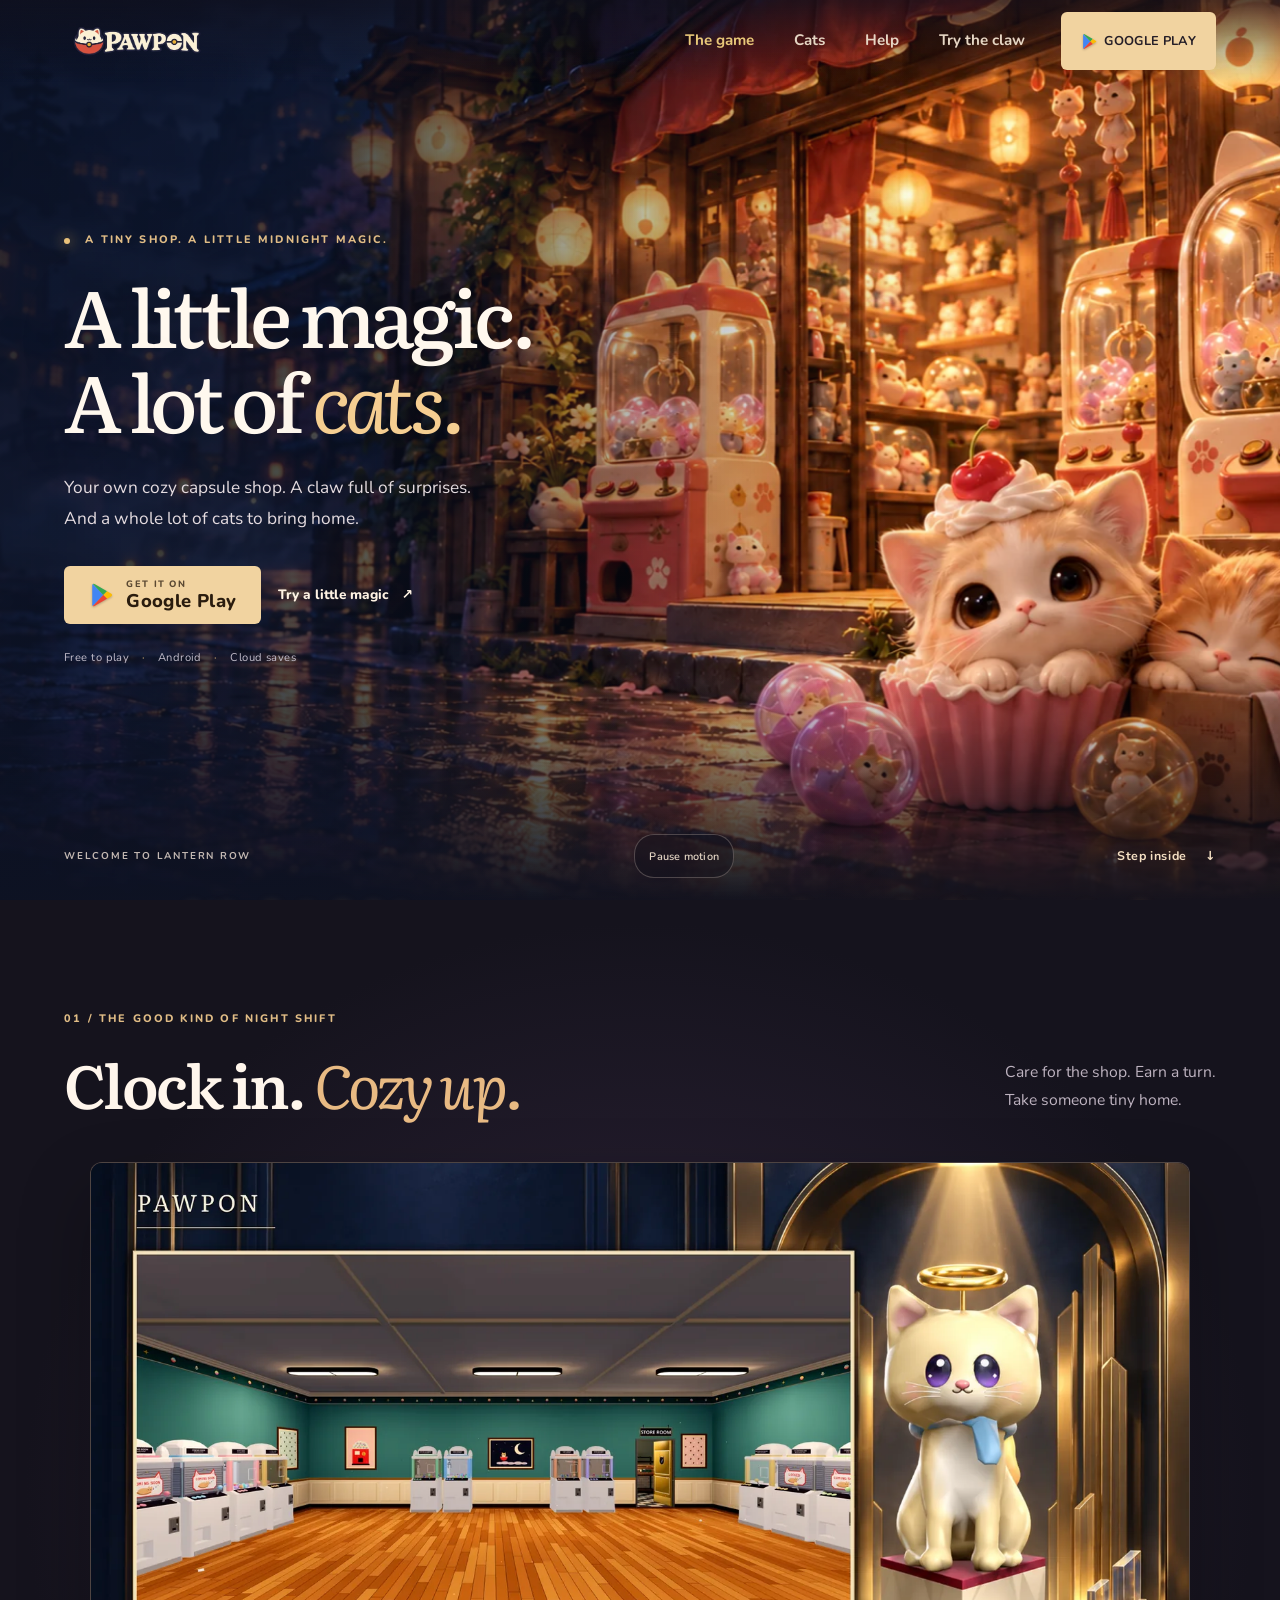
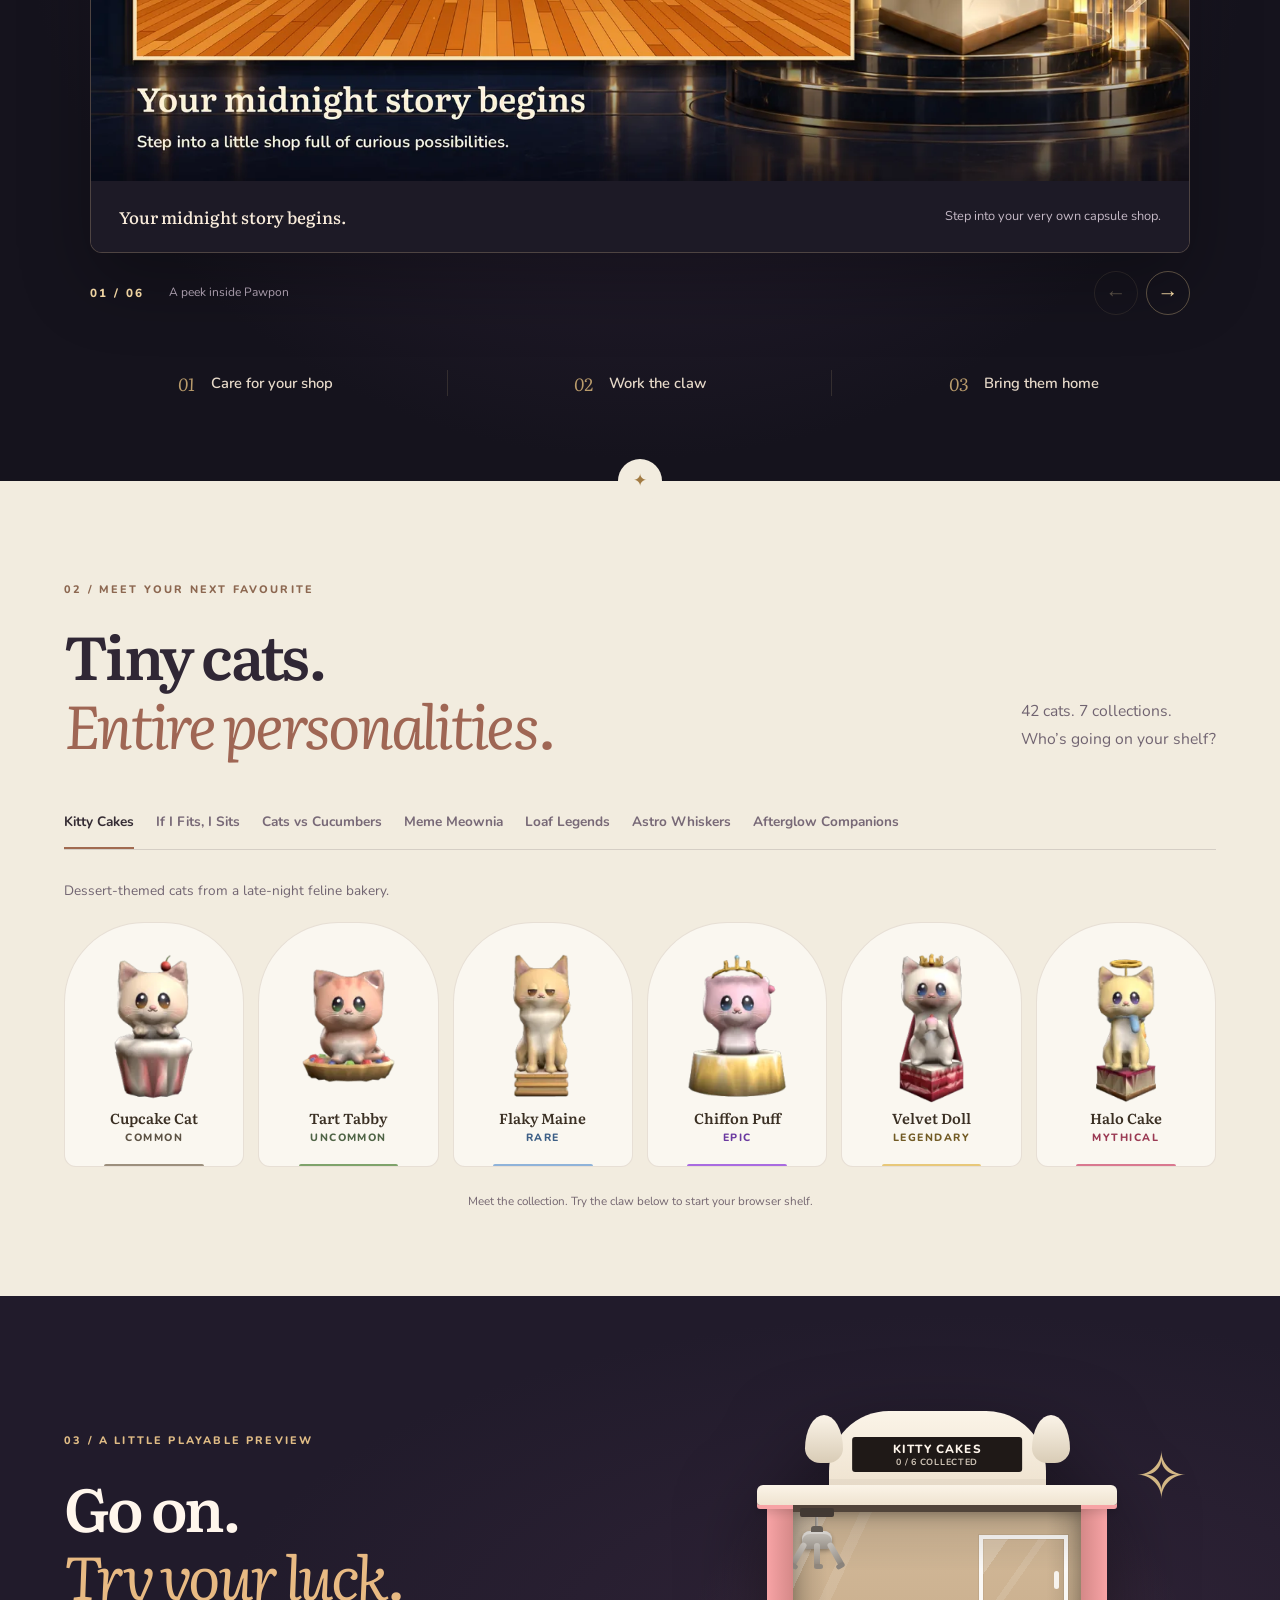
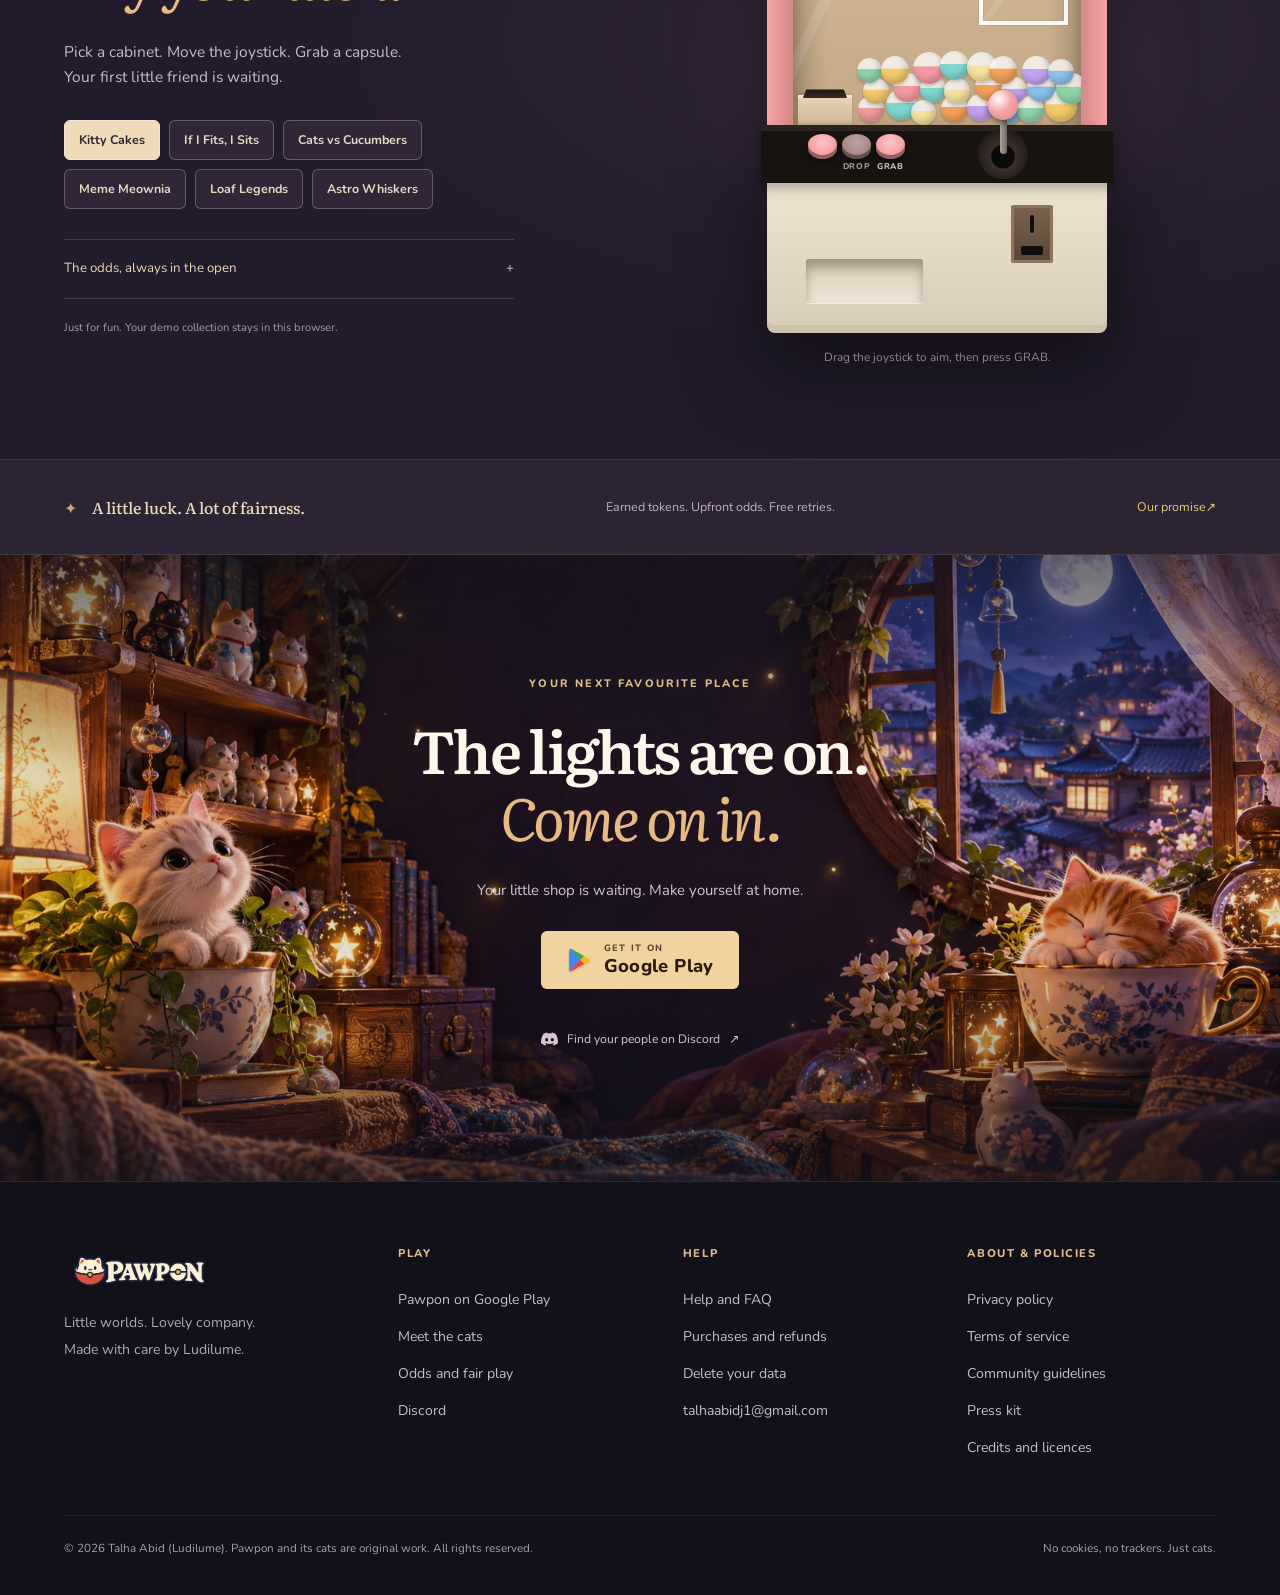
==== commit b68825a8: "Remake every supporting page: cinematic art heroes, cat hosts, claw-machine key art - Help, odds, pr" ====
--- a/index.html
+++ b/index.html
@@ -17,23 +17,24 @@
 <meta property="og:title" content="Pawpon · Every turn brings someone home">
 <meta property="og:description" content="Work the night shift at a tiny capsule-toy shop, work the claw machines and fill your shelves with collectible cats. Real odds before every pull. Free on Android.">
 <meta property="og:url" content="https://talhaabidj.github.io/">
-<meta property="og:image" content="https://talhaabidj.github.io/assets/img/og-pawpon.jpg">
-<meta property="og:image:width" content="1200">
-<meta property="og:image:height" content="630">
-<meta property="og:image:alt" content="The Pawpon logo over a lantern-lit capsule shop at night">
+<meta property="og:image" content="https://talhaabidj.github.io/assets/img/campaign/lantern-row-claw-social.jpg">
+<meta property="og:image:width" content="1672">
+<meta property="og:image:height" content="941">
+<meta property="og:image:alt" content="Cats and rounded joystick-operated claw machines outside a lantern-lit Pawpon shop">
 <meta name="twitter:card" content="summary_large_image">
 <meta name="twitter:title" content="Pawpon · Every turn brings someone home">
 <meta name="twitter:description" content="Work the night shift at a tiny capsule-toy shop, work the claw machines and fill your shelves with collectible cats. Real odds before every pull. Free on Android.">
-<meta name="twitter:image" content="https://talhaabidj.github.io/assets/img/og-pawpon.jpg">
-<link rel="icon" href="/favicon.ico?v=20261002" sizes="48x48">
-<link rel="icon" href="/favicon-32.png?v=20261002" type="image/png" sizes="32x32">
-<link rel="apple-touch-icon" href="/apple-touch-icon.png?v=20261002">
+<meta name="twitter:image" content="https://talhaabidj.github.io/assets/img/campaign/lantern-row-claw-social.jpg">
+<link rel="icon" href="/favicon.ico?v=20261002c" sizes="48x48">
+<link rel="icon" href="/favicon-32.png?v=20261002c" type="image/png" sizes="32x32">
+<link rel="apple-touch-icon" href="/apple-touch-icon.png?v=20261002c">
 <link rel="manifest" href="/site.webmanifest">
 <link rel="preload" href="/assets/fonts/Literata-Variable.woff2" as="font" type="font/woff2" crossorigin>
 <link rel="preload" href="/assets/fonts/Nunito-Variable.woff2" as="font" type="font/woff2" crossorigin>
-<link rel="stylesheet" href="/assets/css/site.css?v=20261002">
-<link rel="stylesheet" href="/assets/css/landing.css?v=20261002">
-<script type="application/ld+json">{"@context":"https://schema.org","@graph":[{"@type":"WebSite","@id":"https://talhaabidj.github.io/#website","url":"https://talhaabidj.github.io/","name":"Pawpon","inLanguage":"en","publisher":{"@id":"https://talhaabidj.github.io/#studio"}},{"@type":"Organization","@id":"https://talhaabidj.github.io/#studio","name":"Ludilume","url":"https://talhaabidj.github.io/","email":"talhaabidj1@gmail.com","logo":"https://talhaabidj.github.io/assets/img/icon-512.png","founder":{"@id":"https://talhaabidj.github.io/#developer"},"sameAs":["https://play.google.com/store/apps/developer?id=Ludilume"]},{"@type":"Person","@id":"https://talhaabidj.github.io/#developer","name":"Talha Abid","worksFor":{"@id":"https://talhaabidj.github.io/#studio"},"sameAs":["https://github.com/talhaabidj"]},{"@type":"WebPage","@id":"https://talhaabidj.github.io/#webpage","url":"https://talhaabidj.github.io/","name":"Pawpon: a cozy cat capsule shop game for Android","description":"Work the night shift at a tiny capsule-toy shop, work the claw machines and fill your shelves with collectible cats. Real odds before every pull. Free on Android.","isPartOf":{"@id":"https://talhaabidj.github.io/#website"},"inLanguage":"en","dateModified":"2026-10-02"},{"@type":["VideoGame","MobileApplication"],"@id":"https://talhaabidj.github.io/#game","name":"Pawpon","alternateName":"Pawpon: Cat Capsule Shop","url":"https://talhaabidj.github.io/","description":"Work the night shift at a tiny capsule-toy shop, work the claw machines and fill your shelves with collectible cats. Real odds before every pull. Free on Android.","image":"https://talhaabidj.github.io/assets/img/og-pawpon.jpg","screenshot":["https://talhaabidj.github.io/assets/img/shots/01-your-midnight-story-1600.webp","https://talhaabidj.github.io/assets/img/shots/02-small-capsules-1600.webp","https://talhaabidj.github.io/assets/img/shots/03-every-cat-1600.webp","https://talhaabidj.github.io/assets/img/shots/04-little-care-1600.webp","https://talhaabidj.github.io/assets/img/shots/05-after-hours-1600.webp","https://talhaabidj.github.io/assets/img/shots/06-bring-them-home-1600.webp"],"genre":["Simulation","Casual","Collecting"],"gamePlatform":"Android","operatingSystem":"Android 7.0 or later","applicationCategory":"GameApplication","playMode":"SinglePlayer","softwareVersion":"1.1.2","dateModified":"2026-10-02","author":{"@id":"https://talhaabidj.github.io/#developer"},"publisher":{"@id":"https://talhaabidj.github.io/#studio"},"installUrl":"https://play.google.com/store/apps/details?id=com.pawpon","sameAs":["https://play.google.com/store/apps/details?id=com.pawpon"],"offers":{"@type":"Offer","price":"0","priceCurrency":"USD","availability":"https://schema.org/InStock"},"inLanguage":"en"}]}</script>
+<link rel="stylesheet" href="/assets/css/site.css?v=20261002c">
+<link rel="stylesheet" href="/assets/css/landing.css?v=20261002c">
+<link rel="stylesheet" href="/assets/css/pages.css?v=20261002c">
+<script type="application/ld+json">{"@context":"https://schema.org","@graph":[{"@type":"WebSite","@id":"https://talhaabidj.github.io/#website","url":"https://talhaabidj.github.io/","name":"Pawpon","inLanguage":"en","publisher":{"@id":"https://talhaabidj.github.io/#studio"}},{"@type":"Organization","@id":"https://talhaabidj.github.io/#studio","name":"Ludilume","url":"https://talhaabidj.github.io/","email":"talhaabidj1@gmail.com","logo":"https://talhaabidj.github.io/assets/img/icon-512.png","founder":{"@id":"https://talhaabidj.github.io/#developer"},"sameAs":["https://play.google.com/store/apps/developer?id=Ludilume"]},{"@type":"Person","@id":"https://talhaabidj.github.io/#developer","name":"Talha Abid","worksFor":{"@id":"https://talhaabidj.github.io/#studio"},"sameAs":["https://github.com/talhaabidj"]},{"@type":"WebPage","@id":"https://talhaabidj.github.io/#webpage","url":"https://talhaabidj.github.io/","name":"Pawpon: a cozy cat capsule shop game for Android","description":"Work the night shift at a tiny capsule-toy shop, work the claw machines and fill your shelves with collectible cats. Real odds before every pull. Free on Android.","isPartOf":{"@id":"https://talhaabidj.github.io/#website"},"inLanguage":"en","dateModified":"2026-10-02"},{"@type":["VideoGame","MobileApplication"],"@id":"https://talhaabidj.github.io/#game","name":"Pawpon","alternateName":"Pawpon: Cat Capsule Shop","url":"https://talhaabidj.github.io/","description":"Work the night shift at a tiny capsule-toy shop, work the claw machines and fill your shelves with collectible cats. Real odds before every pull. Free on Android.","image":"https://talhaabidj.github.io/assets/img/campaign/lantern-row-claw-social.jpg","screenshot":["https://talhaabidj.github.io/assets/img/shots/01-your-midnight-story-1600.webp","https://talhaabidj.github.io/assets/img/shots/02-small-capsules-1600.webp","https://talhaabidj.github.io/assets/img/shots/03-every-cat-1600.webp","https://talhaabidj.github.io/assets/img/shots/04-little-care-1600.webp","https://talhaabidj.github.io/assets/img/shots/05-after-hours-1600.webp","https://talhaabidj.github.io/assets/img/shots/06-bring-them-home-1600.webp"],"genre":["Simulation","Casual","Collecting"],"gamePlatform":"Android","operatingSystem":"Android 7.0 or later","applicationCategory":"GameApplication","playMode":"SinglePlayer","softwareVersion":"1.1.2","dateModified":"2026-10-02","author":{"@id":"https://talhaabidj.github.io/#developer"},"publisher":{"@id":"https://talhaabidj.github.io/#studio"},"installUrl":"https://play.google.com/store/apps/details?id=com.pawpon","sameAs":["https://play.google.com/store/apps/details?id=com.pawpon"],"offers":{"@type":"Offer","price":"0","priceCurrency":"USD","availability":"https://schema.org/InStock"},"inLanguage":"en"}]}</script>
 </head>
 <body class="page-home">
 <a class="skip-link" href="#main">Skip to content</a>
@@ -54,7 +55,7 @@
 </header>
 <main id="main">
 <section class="landing-hero" aria-labelledby="hero-title">
-  <div class="campaign-art" aria-hidden="true"><picture><source media="(max-width: 700px)" srcset="/assets/img/campaign/lantern-row-960.webp"><img src="/assets/img/campaign/lantern-row.webp" width="1672" height="941" alt="" fetchpriority="high"></picture></div>
+  <div class="campaign-art" aria-hidden="true"><picture><source media="(max-width: 700px)" srcset="/assets/img/campaign/lantern-row-claw-960.webp"><img src="/assets/img/campaign/lantern-row-claw.webp" width="1672" height="941" alt="" fetchpriority="high"></picture></div>
   <div class="campaign-motes" aria-hidden="true"></div>
   <div class="wrap hero-grid">
     <div class="landing-copy">
@@ -65,7 +66,7 @@
         <a class="btn btn-play" href="https://play.google.com/store/apps/details?id=com.pawpon" rel="noopener"><svg class="play-logo" viewBox="0 0 24 24" aria-hidden="true"><path fill="#4285F4" d="M3.6 1.8 13.2 12 3.6 22.2a1.4 1.4 0 0 1-.6-1.2V3a1.4 1.4 0 0 1 .6-1.2z"/><path fill="#34A853" d="M3.6 1.8a1.5 1.5 0 0 1 1.5 0l11.6 6.7L13.2 12z"/><path fill="#FBBC04" d="m16.7 8.5 3.9 2.3a1.4 1.4 0 0 1 0 2.4l-3.9 2.3-3.5-3.5z"/><path fill="#EA4335" d="M13.2 12l3.5 3.5-11.6 6.7a1.5 1.5 0 0 1-1.5 0z"/></svg><span><small>Get it on</small>Google Play</span></a>
         <a class="text-link" href="#try-a-turn">Try a little magic <span aria-hidden="true">↗</span></a>
       </div>
-      <p class="hero-meta">Free to play <span>·</span> Android <span>·</span> Plays offline</p>
+      <p class="hero-meta">Free to play <span>·</span> Android <span>·</span> Cloud saves</p>
     </div>
 
   </div>
@@ -80,22 +81,22 @@
     </div>
     <div class="gallery-shell">
       <div class="game-gallery" tabindex="0" aria-label="Explore six scenes from Pawpon"><figure class="game-slide" id="scene-1" aria-label="1 of 6">
-<img src="/assets/img/shots/01-your-midnight-story-1600.webp?v=20261002" srcset="/assets/img/shots/01-your-midnight-story-800.webp?v=20261002 800w, /assets/img/shots/01-your-midnight-story-1600.webp?v=20261002 1600w" sizes="(max-width: 700px) 90vw, 1040px" width="1600" height="900" loading="lazy" decoding="async" alt="Your midnight story begins. Step into your very own capsule shop.">
+<img src="/assets/img/shots/01-your-midnight-story-1600.webp?v=20261002c" srcset="/assets/img/shots/01-your-midnight-story-800.webp?v=20261002c 800w, /assets/img/shots/01-your-midnight-story-1600.webp?v=20261002c 1600w" sizes="(max-width: 700px) 90vw, 1040px" width="1600" height="900" loading="lazy" decoding="async" alt="Your midnight story begins. Step into your very own capsule shop.">
 <figcaption><strong>Your midnight story begins.</strong><span>Step into your very own capsule shop.</span></figcaption></figure>
 <figure class="game-slide" id="scene-2" aria-label="2 of 6">
-<img src="/assets/img/shots/02-small-capsules-1600.webp?v=20261002" srcset="/assets/img/shots/02-small-capsules-800.webp?v=20261002 800w, /assets/img/shots/02-small-capsules-1600.webp?v=20261002 1600w" sizes="(max-width: 700px) 90vw, 1040px" width="1600" height="900" loading="lazy" decoding="async" alt="Small capsules. New friends. Work the claw. Meet your next favourite.">
+<img src="/assets/img/shots/02-small-capsules-1600.webp?v=20261002c" srcset="/assets/img/shots/02-small-capsules-800.webp?v=20261002c 800w, /assets/img/shots/02-small-capsules-1600.webp?v=20261002c 1600w" sizes="(max-width: 700px) 90vw, 1040px" width="1600" height="900" loading="lazy" decoding="async" alt="Small capsules. New friends. Work the claw. Meet your next favourite.">
 <figcaption><strong>Small capsules. New friends.</strong><span>Work the claw. Meet your next favourite.</span></figcaption></figure>
 <figure class="game-slide" id="scene-3" aria-label="3 of 6">
-<img src="/assets/img/shots/03-every-cat-1600.webp?v=20261002" srcset="/assets/img/shots/03-every-cat-800.webp?v=20261002 800w, /assets/img/shots/03-every-cat-1600.webp?v=20261002 1600w" sizes="(max-width: 700px) 90vw, 1040px" width="1600" height="900" loading="lazy" decoding="async" alt="Every cat has a story. Fill your Catbook, one little discovery at a time.">
+<img src="/assets/img/shots/03-every-cat-1600.webp?v=20261002c" srcset="/assets/img/shots/03-every-cat-800.webp?v=20261002c 800w, /assets/img/shots/03-every-cat-1600.webp?v=20261002c 1600w" sizes="(max-width: 700px) 90vw, 1040px" width="1600" height="900" loading="lazy" decoding="async" alt="Every cat has a story. Fill your Catbook, one little discovery at a time.">
 <figcaption><strong>Every cat has a story.</strong><span>Fill your Catbook, one little discovery at a time.</span></figcaption></figure>
 <figure class="game-slide" id="scene-4" aria-label="4 of 6">
-<img src="/assets/img/shots/04-little-care-1600.webp?v=20261002" srcset="/assets/img/shots/04-little-care-800.webp?v=20261002 800w, /assets/img/shots/04-little-care-1600.webp?v=20261002 1600w" sizes="(max-width: 700px) 90vw, 1040px" width="1600" height="900" loading="lazy" decoding="async" alt="A little care goes a long way. Clean, restock and earn your next turn.">
+<img src="/assets/img/shots/04-little-care-1600.webp?v=20261002c" srcset="/assets/img/shots/04-little-care-800.webp?v=20261002c 800w, /assets/img/shots/04-little-care-1600.webp?v=20261002c 1600w" sizes="(max-width: 700px) 90vw, 1040px" width="1600" height="900" loading="lazy" decoding="async" alt="A little care goes a long way. Clean, restock and earn your next turn.">
 <figcaption><strong>A little care goes a long way.</strong><span>Clean, restock and earn your next turn.</span></figcaption></figure>
 <figure class="game-slide" id="scene-5" aria-label="5 of 6">
-<img src="/assets/img/shots/05-after-hours-1600.webp?v=20261002" srcset="/assets/img/shots/05-after-hours-800.webp?v=20261002 800w, /assets/img/shots/05-after-hours-1600.webp?v=20261002 1600w" sizes="(max-width: 700px) 90vw, 1040px" width="1600" height="900" loading="lazy" decoding="async" alt="Make yourself at home. A quiet corner for you and your collection.">
+<img src="/assets/img/shots/05-after-hours-1600.webp?v=20261002c" srcset="/assets/img/shots/05-after-hours-800.webp?v=20261002c 800w, /assets/img/shots/05-after-hours-1600.webp?v=20261002c 1600w" sizes="(max-width: 700px) 90vw, 1040px" width="1600" height="900" loading="lazy" decoding="async" alt="Make yourself at home. A quiet corner for you and your collection.">
 <figcaption><strong>Make yourself at home.</strong><span>A quiet corner for you and your collection.</span></figcaption></figure>
 <figure class="game-slide" id="scene-6" aria-label="6 of 6">
-<img src="/assets/img/shots/06-bring-them-home-1600.webp?v=20261002" srcset="/assets/img/shots/06-bring-them-home-800.webp?v=20261002 800w, /assets/img/shots/06-bring-them-home-1600.webp?v=20261002 1600w" sizes="(max-width: 700px) 90vw, 1040px" width="1600" height="900" loading="lazy" decoding="async" alt="There’s always room for one more. Give your favourites a place on your shelf.">
+<img src="/assets/img/shots/06-bring-them-home-1600.webp?v=20261002c" srcset="/assets/img/shots/06-bring-them-home-800.webp?v=20261002c 800w, /assets/img/shots/06-bring-them-home-1600.webp?v=20261002c 1600w" sizes="(max-width: 700px) 90vw, 1040px" width="1600" height="900" loading="lazy" decoding="async" alt="There’s always room for one more. Give your favourites a place on your shelf.">
 <figcaption><strong>There’s always room for one more.</strong><span>Give your favourites a place on your shelf.</span></figcaption></figure></div>
       <div class="gallery-toolbar"><span class="gallery-count" aria-live="polite">01 / 06</span><span class="gallery-hint">A peek inside Pawpon</span><div class="gallery-controls"><button type="button" class="gallery-prev" aria-label="Previous screenshot">←</button><button type="button" class="gallery-next" aria-label="Next screenshot">→</button></div></div>
     </div>
@@ -151,7 +152,7 @@
 <div class="reveal" role="dialog" aria-modal="true" aria-labelledby="reveal-name" aria-hidden="true">
   <div class="reveal-card glass">
     <p class="eyebrow new-flag" hidden>New to your shelf</p>
-    <img src="/assets/img/cats/kitty-cupcake-cat.webp?v=20261002" width="200" height="200" alt="">
+    <img src="/assets/img/cats/kitty-cupcake-cat.webp?v=20261002c" width="200" height="200" alt="">
     <p class="set"></p>
     <h3 id="reveal-name">Cupcake Cat</h3>
     <p class="rarity-tag"></p>
@@ -171,7 +172,7 @@
     <a class="community-link" href="https://discord.gg/V4qutb4YAA" rel="noopener"><svg class="discord-logo" viewBox="0 0 127.14 96.36" aria-hidden="true"><path fill="currentColor" d="M107.7 8.07A105.15 105.15 0 0 0 81.47 0a72.06 72.06 0 0 0-3.36 6.83 97.68 97.68 0 0 0-29.11 0A72.37 72.37 0 0 0 45.64 0a105.89 105.89 0 0 0-26.25 8.09C2.79 32.65-1.71 56.6.54 80.21a105.73 105.73 0 0 0 32.17 16.15 77.7 77.7 0 0 0 6.89-11.11 68.42 68.42 0 0 1-10.85-5.18c.91-.66 1.8-1.34 2.66-2a75.57 75.57 0 0 0 64.32 0c.87.71 1.76 1.39 2.66 2a68.68 68.68 0 0 1-10.87 5.19 77 77 0 0 0 6.89 11.1 105.25 105.25 0 0 0 32.19-16.14c2.64-27.38-4.51-51.11-18.9-72.15ZM42.45 65.69C36.18 65.69 31 60 31 53s5-12.74 11.43-12.74S54 46 53.89 53s-5.05 12.69-11.44 12.69Zm42.24 0C78.41 65.69 73.25 60 73.25 53s5-12.74 11.44-12.74S96.23 46 96.12 53s-5.04 12.69-11.43 12.69Z"/></svg> Find your people on Discord <span aria-hidden="true">↗</span></a>
   </div>
 </section>
-<script type="application/json" id="game-data">{"v":"20261002","rarities":["common","uncommon","rare","epic","legendary","mythical"],"machines":[{"id":"machine-neko","name":"Kitty Cakes","setId":"kitty-cakes","accentHue":18.0,"cats":{"common":"Cupcake Cat","uncommon":"Tart Tabby","rare":"Flaky Maine","epic":"Chiffon Puff","legendary":"Velvet Doll","mythical":"Halo Cake"},"clean":{"common":0.5317674479122471,"uncommon":0.2941692265046473,"rare":0.11766769060185893,"epic":0.04344653191453252,"legendary":0.01045432174193439,"mythical":0.0024947813247797974},"timeLocked":[]},{"id":"machine-train","name":"If I Fits, I Sits","setId":"if-i-fits-i-sits","accentHue":87.4,"cats":{"common":"Box Bun","uncommon":"Basket Bun","rare":"Pot Puss","epic":"Bowl Bean","legendary":"Kettle Kit","mythical":"Quantum Kit"},"clean":{"common":0.5349182763744428,"uncommon":0.30906389301634474,"rare":0.10104011887072809,"epic":0.040416047548291235,"legendary":0.011233283803863297,"mythical":0.0033283803863298667},"timeLocked":[]},{"id":"machine-moon","name":"Cats vs Cucumbers","setId":"cats-vs-cucumbers","accentHue":151.8,"cats":{"common":"Cuke Fright","uncommon":"Cuke Chomp","rare":"Cuke Buddy","epic":"Cuke Spa Cat","legendary":"Cuke Rider","mythical":"Cukitty"},"clean":{"common":0.5259336751902223,"uncommon":0.2858335191251208,"rare":0.1263384154533034,"epic":0.04664803032121971,"legendary":0.011884957725222522,"mythical":0.0033614021849114207},"timeLocked":[]},{"id":"machine-pixel","name":"Meme Meownia","setId":"cat-memes","accentHue":247.4,"cats":{"common":"Key Masher","uncommon":"Sir Frowns","rare":"Ceiling Pal","epic":"Prism Tail","legendary":"Stretchy","mythical":"Last Meme"},"clean":{"common":0.5313688786909002,"uncommon":0.3019141356198297,"rare":0.1026508061107421,"epic":0.04589094861421411,"legendary":0.013525753275768371,"mythical":0.004649477688545378},"timeLocked":[]},{"id":"machine-mix-a","name":"Loaf Legends","setId":"midnight-zoomies","accentHue":52.4,"cats":{"common":"Plain Loaf","uncommon":"Baguette","rare":"Cinna Swirl","epic":"Focaccia","legendary":"Brioche","mythical":"Everloaf"},"clean":{"common":0.5752085130859937,"uncommon":0.2991084268047167,"rare":0.08340523439746908,"epic":0.03221167673281564,"legendary":0.00805291918320391,"mythical":0.0020132297958009777},"timeLocked":[]},{"id":"machine-mix-b","name":"Astro Whiskers","setId":"cosmic-cat-club","accentHue":287.8,"cats":{"common":"Stardust","uncommon":"Orbit Tabby","rare":"Nebula Paws","epic":"Comet Chaser","legendary":"Nova Sphynx","mythical":"Void Empress"},"clean":{"common":0.5006418485237484,"uncommon":0.29525032092426184,"rare":0.11553273427471115,"epic":0.06161745827984595,"legendary":0.026957637997432605,"mythical":0.0},"timeLocked":["Void Empress"]}],"sets":[{"id":"kitty-cakes","name":"Kitty Cakes","theme":"Dessert-themed cats from a late-night feline bakery","postcard":"The bakery on the corner kept a saucer by the oven all winter. Now you know why the frosting cats always smell of vanilla.","premium":false,"accentHue":18.0,"cats":[{"id":"kitty-cupcake-cat","name":"Cupcake Cat","rarity":"common","flavor":"A tiny frosting kitten that always smells like vanilla.","timeLocked":false},{"id":"kitty-tart-tabby","name":"Tart Tabby","rarity":"uncommon","flavor":"A buttery tart cat with caramel stripes.","timeLocked":false},{"id":"kitty-mille-feuille","name":"Flaky Maine","rarity":"rare","flavor":"Layered pastry fur with perfect flaky ears.","timeLocked":false},{"id":"kitty-chiffon-whiskers","name":"Chiffon Puff","rarity":"epic","flavor":"Soft as cloud cake, sharp as cat reflexes.","timeLocked":false},{"id":"kitty-royal-velvet","name":"Velvet Doll","rarity":"legendary","flavor":"A regal dessert-cat served only on moonlit nights.","timeLocked":false},{"id":"kitty-celestial-cheesecake","name":"Halo Cake","rarity":"mythical","flavor":"A cosmic pastry spirit that appears once the shop is silent.","timeLocked":false}]},{"id":"if-i-fits-i-sits","name":"If I Fits, I Sits","theme":"The ancient law of cats: any container, however unlikely, is a seat","postcard":"Nobody on that street ever threw a box away. They left them out, open, like invitations.","premium":false,"accentHue":87.4,"cats":[{"id":"fits-cardboard-box","name":"Box Bun","rarity":"common","flavor":"The box said fragile. The box was correct: do not disturb.","timeLocked":false},{"id":"fits-basket","name":"Basket Bun","rarity":"uncommon","flavor":"The laundry has been evicted. The basket has a new purpose now.","timeLocked":false},{"id":"fits-plant-pot","name":"Pot Puss","rarity":"rare","flavor":"Waters itself with sunbeams. Botanically, probably a succulent.","timeLocked":false},{"id":"fits-glass-bowl","name":"Bowl Bean","rarity":"epic","flavor":"Liquid confirmed: given a bowl, the cat takes its shape.","timeLocked":false},{"id":"fits-tea-kettle","name":"Kettle Kit","rarity":"legendary","flavor":"Hums one soft note before the steam arrives. Do not brew.","timeLocked":false},{"id":"fits-quantum-crate","name":"Quantum Kit","rarity":"mythical","flavor":"Simultaneously inside and outside the crate until you look.","timeLocked":false}]},{"id":"cats-vs-cucumbers","name":"Cats vs Cucumbers","theme":"The eternal standoff between felines and the most suspicious vegetable","postcard":"The greengrocer swore he was being robbed nightly. He was, but only of dignity.","premium":false,"accentHue":151.8,"cats":[{"id":"cucumber-lounge","name":"Cuke Fright","rarity":"common","flavor":"Vertical takeoff achieved. The cucumber remains at large.","timeLocked":false},{"id":"cucumber-sniffer","name":"Cuke Chomp","rarity":"uncommon","flavor":"Fear is temporary. Crunch is forever.","timeLocked":false},{"id":"cucumber-side-eye","name":"Cuke Buddy","rarity":"rare","flavor":"Peace was negotiated. The cucumber is a friend now.","timeLocked":false},{"id":"cucumber-terrified","name":"Cuke Spa Cat","rarity":"epic","flavor":"Two slices over the eyes. The feud pauses for self-care.","timeLocked":false},{"id":"cucumber-rider","name":"Cuke Rider","rarity":"legendary","flavor":"The steed was chosen precisely because it cannot be trusted.","timeLocked":false},{"id":"cucumber-hybrid","name":"Cukitty","rarity":"mythical","flavor":"The war ended the only way it could: they became one.","timeLocked":false}]},{"id":"cat-memes","name":"Meme Meownia","theme":"Legends of the internet age, immortalized in capsule form","postcard":"Ask anyone on that street and the stories get taller. A cat that rode the last tram. A cat that answered a phone. I wrote them down anyway.","premium":false,"accentHue":247.4,"cats":[{"id":"meme-keyboard","name":"Key Masher","rarity":"common","flavor":"Struts across the keys at the exact moment of your deadline.","timeLocked":false},{"id":"meme-grumpy","name":"Sir Frowns","rarity":"uncommon","flavor":"Has reviewed your offering of affection. Rating: fine, I guess.","timeLocked":false},{"id":"meme-ceiling","name":"Ceiling Pal","rarity":"rare","flavor":"Watches everything from above. Sees all snacks before you do.","timeLocked":false},{"id":"meme-nyan","name":"Prism Tail","rarity":"epic","flavor":"Leaves a seven-color streak on every midnight lap of the shop.","timeLocked":false},{"id":"meme-longcat","name":"Stretchy","rarity":"legendary","flavor":"Scientists measured once. The tape ran out before the cat did.","timeLocked":false},{"id":"meme-overlord","name":"Last Meme","rarity":"mythical","flavor":"Old as the first cat picture, fresh as tomorrow's repost.","timeLocked":false}]},{"id":"midnight-zoomies","name":"Loaf Legends","theme":"Perfect bread-pose champions, tucked paws and all","postcard":"Every bench on the row had one loaf on it by four in the afternoon. The benches were warm. That was the whole reason.","premium":false,"accentHue":52.4,"cats":[{"id":"zoomies-sofa-sprint","name":"Plain Loaf","rarity":"common","flavor":"Paws tucked, tail wrapped, form flawless. The judges weep.","timeLocked":false},{"id":"zoomies-curtain-climber","name":"Baguette","rarity":"uncommon","flavor":"Long, golden, and best found resting on a sunny windowsill.","timeLocked":false},{"id":"zoomies-hallway-drift","name":"Cinna Swirl","rarity":"rare","flavor":"Curled one full turn past a loaf into something sweeter.","timeLocked":false},{"id":"zoomies-fridge-parkour","name":"Focaccia","rarity":"epic","flavor":"Extra airy, lightly dimpled where you dared to boop.","timeLocked":false},{"id":"zoomies-sonic","name":"Brioche","rarity":"legendary","flavor":"So rich and perfectly risen it is technically patisserie.","timeLocked":false},{"id":"zoomies-timewarp","name":"Everloaf","rarity":"mythical","flavor":"Has held the pose since before recorded breakfast.","timeLocked":false}]},{"id":"cosmic-cat-club","name":"Astro Whiskers","theme":"Spacefaring cats, stellar hunters, and void royalty","postcard":"The observatory let the strays in on cold nights. Someone up there decided that counted as astronomy.","premium":false,"accentHue":287.8,"cats":[{"id":"cosmic-stardust","name":"Stardust","rarity":"common","flavor":"A neighborhood cat carrying a tiny galaxy trail.","timeLocked":false},{"id":"cosmic-orbit","name":"Orbit Tabby","rarity":"uncommon","flavor":"Circles your desk lamp like a miniature moon.","timeLocked":false},{"id":"cosmic-nebula","name":"Nebula Paws","rarity":"rare","flavor":"Jumps through dust clouds of neon starlight.","timeLocked":false},{"id":"cosmic-comet","name":"Comet Chaser","rarity":"epic","flavor":"Treats comets like laser pointers.","timeLocked":false},{"id":"cosmic-supernova","name":"Nova Sphynx","rarity":"legendary","flavor":"Radiates enough heat to warm the whole shop.","timeLocked":false},{"id":"cosmic-void-empress","name":"Void Empress","rarity":"mythical","flavor":"A silent sovereign from the edge of space.","timeLocked":true}]},{"id":"afterglow-companions","name":"Afterglow Companions","theme":"Six gentle regulars who keep the supporter lamplight company","postcard":"","premium":true,"accentHue":null,"cats":[{"id":"afterglow-aurora","name":"Aurora","rarity":"common","flavor":"First light of the shift, curled up before the lamps come on.","timeLocked":false},{"id":"afterglow-cinder","name":"Cinder","rarity":"uncommon","flavor":"Sleeps closest to the heater and smells faintly of toast.","timeLocked":false},{"id":"afterglow-luma","name":"Luma","rarity":"rare","flavor":"Glows a little when the room is kind. The room is usually kind.","timeLocked":false},{"id":"afterglow-morrow","name":"Morrow","rarity":"epic","flavor":"Always watching the door for tomorrow to arrive early.","timeLocked":false},{"id":"afterglow-serein","name":"Serein","rarity":"legendary","flavor":"Named for rain that falls from a clear evening sky.","timeLocked":false},{"id":"afterglow-wick","name":"Wick","rarity":"mythical","flavor":"Keeps the last candle company until the morning takes over.","timeLocked":false}]}],"fumble":{"chanceByRarity":{"common":0.0,"uncommon":0.0,"rare":0.15,"epic":0.25,"legendary":0.35,"mythical":0.45},"attemptFalloff":0.5,"guaranteedAttempt":3}}</script>
+<script type="application/json" id="game-data">{"v":"20261002c","rarities":["common","uncommon","rare","epic","legendary","mythical"],"machines":[{"id":"machine-neko","name":"Kitty Cakes","setId":"kitty-cakes","accentHue":18.0,"cats":{"common":"Cupcake Cat","uncommon":"Tart Tabby","rare":"Flaky Maine","epic":"Chiffon Puff","legendary":"Velvet Doll","mythical":"Halo Cake"},"clean":{"common":0.5317674479122471,"uncommon":0.2941692265046473,"rare":0.11766769060185893,"epic":0.04344653191453252,"legendary":0.01045432174193439,"mythical":0.0024947813247797974},"timeLocked":[]},{"id":"machine-train","name":"If I Fits, I Sits","setId":"if-i-fits-i-sits","accentHue":87.4,"cats":{"common":"Box Bun","uncommon":"Basket Bun","rare":"Pot Puss","epic":"Bowl Bean","legendary":"Kettle Kit","mythical":"Quantum Kit"},"clean":{"common":0.5349182763744428,"uncommon":0.30906389301634474,"rare":0.10104011887072809,"epic":0.040416047548291235,"legendary":0.011233283803863297,"mythical":0.0033283803863298667},"timeLocked":[]},{"id":"machine-moon","name":"Cats vs Cucumbers","setId":"cats-vs-cucumbers","accentHue":151.8,"cats":{"common":"Cuke Fright","uncommon":"Cuke Chomp","rare":"Cuke Buddy","epic":"Cuke Spa Cat","legendary":"Cuke Rider","mythical":"Cukitty"},"clean":{"common":0.5259336751902223,"uncommon":0.2858335191251208,"rare":0.1263384154533034,"epic":0.04664803032121971,"legendary":0.011884957725222522,"mythical":0.0033614021849114207},"timeLocked":[]},{"id":"machine-pixel","name":"Meme Meownia","setId":"cat-memes","accentHue":247.4,"cats":{"common":"Key Masher","uncommon":"Sir Frowns","rare":"Ceiling Pal","epic":"Prism Tail","legendary":"Stretchy","mythical":"Last Meme"},"clean":{"common":0.5313688786909002,"uncommon":0.3019141356198297,"rare":0.1026508061107421,"epic":0.04589094861421411,"legendary":0.013525753275768371,"mythical":0.004649477688545378},"timeLocked":[]},{"id":"machine-mix-a","name":"Loaf Legends","setId":"midnight-zoomies","accentHue":52.4,"cats":{"common":"Plain Loaf","uncommon":"Baguette","rare":"Cinna Swirl","epic":"Focaccia","legendary":"Brioche","mythical":"Everloaf"},"clean":{"common":0.5752085130859937,"uncommon":0.2991084268047167,"rare":0.08340523439746908,"epic":0.03221167673281564,"legendary":0.00805291918320391,"mythical":0.0020132297958009777},"timeLocked":[]},{"id":"machine-mix-b","name":"Astro Whiskers","setId":"cosmic-cat-club","accentHue":287.8,"cats":{"common":"Stardust","uncommon":"Orbit Tabby","rare":"Nebula Paws","epic":"Comet Chaser","legendary":"Nova Sphynx","mythical":"Void Empress"},"clean":{"common":0.5006418485237484,"uncommon":0.29525032092426184,"rare":0.11553273427471115,"epic":0.06161745827984595,"legendary":0.026957637997432605,"mythical":0.0},"timeLocked":["Void Empress"]}],"sets":[{"id":"kitty-cakes","name":"Kitty Cakes","theme":"Dessert-themed cats from a late-night feline bakery","postcard":"The bakery on the corner kept a saucer by the oven all winter. Now you know why the frosting cats always smell of vanilla.","premium":false,"accentHue":18.0,"cats":[{"id":"kitty-cupcake-cat","name":"Cupcake Cat","rarity":"common","flavor":"A tiny frosting kitten that always smells like vanilla.","timeLocked":false},{"id":"kitty-tart-tabby","name":"Tart Tabby","rarity":"uncommon","flavor":"A buttery tart cat with caramel stripes.","timeLocked":false},{"id":"kitty-mille-feuille","name":"Flaky Maine","rarity":"rare","flavor":"Layered pastry fur with perfect flaky ears.","timeLocked":false},{"id":"kitty-chiffon-whiskers","name":"Chiffon Puff","rarity":"epic","flavor":"Soft as cloud cake, sharp as cat reflexes.","timeLocked":false},{"id":"kitty-royal-velvet","name":"Velvet Doll","rarity":"legendary","flavor":"A regal dessert-cat served only on moonlit nights.","timeLocked":false},{"id":"kitty-celestial-cheesecake","name":"Halo Cake","rarity":"mythical","flavor":"A cosmic pastry spirit that appears once the shop is silent.","timeLocked":false}]},{"id":"if-i-fits-i-sits","name":"If I Fits, I Sits","theme":"The ancient law of cats: any container, however unlikely, is a seat","postcard":"Nobody on that street ever threw a box away. They left them out, open, like invitations.","premium":false,"accentHue":87.4,"cats":[{"id":"fits-cardboard-box","name":"Box Bun","rarity":"common","flavor":"The box said fragile. The box was correct: do not disturb.","timeLocked":false},{"id":"fits-basket","name":"Basket Bun","rarity":"uncommon","flavor":"The laundry has been evicted. The basket has a new purpose now.","timeLocked":false},{"id":"fits-plant-pot","name":"Pot Puss","rarity":"rare","flavor":"Waters itself with sunbeams. Botanically, probably a succulent.","timeLocked":false},{"id":"fits-glass-bowl","name":"Bowl Bean","rarity":"epic","flavor":"Liquid confirmed: given a bowl, the cat takes its shape.","timeLocked":false},{"id":"fits-tea-kettle","name":"Kettle Kit","rarity":"legendary","flavor":"Hums one soft note before the steam arrives. Do not brew.","timeLocked":false},{"id":"fits-quantum-crate","name":"Quantum Kit","rarity":"mythical","flavor":"Simultaneously inside and outside the crate until you look.","timeLocked":false}]},{"id":"cats-vs-cucumbers","name":"Cats vs Cucumbers","theme":"The eternal standoff between felines and the most suspicious vegetable","postcard":"The greengrocer swore he was being robbed nightly. He was, but only of dignity.","premium":false,"accentHue":151.8,"cats":[{"id":"cucumber-lounge","name":"Cuke Fright","rarity":"common","flavor":"Vertical takeoff achieved. The cucumber remains at large.","timeLocked":false},{"id":"cucumber-sniffer","name":"Cuke Chomp","rarity":"uncommon","flavor":"Fear is temporary. Crunch is forever.","timeLocked":false},{"id":"cucumber-side-eye","name":"Cuke Buddy","rarity":"rare","flavor":"Peace was negotiated. The cucumber is a friend now.","timeLocked":false},{"id":"cucumber-terrified","name":"Cuke Spa Cat","rarity":"epic","flavor":"Two slices over the eyes. The feud pauses for self-care.","timeLocked":false},{"id":"cucumber-rider","name":"Cuke Rider","rarity":"legendary","flavor":"The steed was chosen precisely because it cannot be trusted.","timeLocked":false},{"id":"cucumber-hybrid","name":"Cukitty","rarity":"mythical","flavor":"The war ended the only way it could: they became one.","timeLocked":false}]},{"id":"cat-memes","name":"Meme Meownia","theme":"Legends of the internet age, immortalized in capsule form","postcard":"Ask anyone on that street and the stories get taller. A cat that rode the last tram. A cat that answered a phone. I wrote them down anyway.","premium":false,"accentHue":247.4,"cats":[{"id":"meme-keyboard","name":"Key Masher","rarity":"common","flavor":"Struts across the keys at the exact moment of your deadline.","timeLocked":false},{"id":"meme-grumpy","name":"Sir Frowns","rarity":"uncommon","flavor":"Has reviewed your offering of affection. Rating: fine, I guess.","timeLocked":false},{"id":"meme-ceiling","name":"Ceiling Pal","rarity":"rare","flavor":"Watches everything from above. Sees all snacks before you do.","timeLocked":false},{"id":"meme-nyan","name":"Prism Tail","rarity":"epic","flavor":"Leaves a seven-color streak on every midnight lap of the shop.","timeLocked":false},{"id":"meme-longcat","name":"Stretchy","rarity":"legendary","flavor":"Scientists measured once. The tape ran out before the cat did.","timeLocked":false},{"id":"meme-overlord","name":"Last Meme","rarity":"mythical","flavor":"Old as the first cat picture, fresh as tomorrow's repost.","timeLocked":false}]},{"id":"midnight-zoomies","name":"Loaf Legends","theme":"Perfect bread-pose champions, tucked paws and all","postcard":"Every bench on the row had one loaf on it by four in the afternoon. The benches were warm. That was the whole reason.","premium":false,"accentHue":52.4,"cats":[{"id":"zoomies-sofa-sprint","name":"Plain Loaf","rarity":"common","flavor":"Paws tucked, tail wrapped, form flawless. The judges weep.","timeLocked":false},{"id":"zoomies-curtain-climber","name":"Baguette","rarity":"uncommon","flavor":"Long, golden, and best found resting on a sunny windowsill.","timeLocked":false},{"id":"zoomies-hallway-drift","name":"Cinna Swirl","rarity":"rare","flavor":"Curled one full turn past a loaf into something sweeter.","timeLocked":false},{"id":"zoomies-fridge-parkour","name":"Focaccia","rarity":"epic","flavor":"Extra airy, lightly dimpled where you dared to boop.","timeLocked":false},{"id":"zoomies-sonic","name":"Brioche","rarity":"legendary","flavor":"So rich and perfectly risen it is technically patisserie.","timeLocked":false},{"id":"zoomies-timewarp","name":"Everloaf","rarity":"mythical","flavor":"Has held the pose since before recorded breakfast.","timeLocked":false}]},{"id":"cosmic-cat-club","name":"Astro Whiskers","theme":"Spacefaring cats, stellar hunters, and void royalty","postcard":"The observatory let the strays in on cold nights. Someone up there decided that counted as astronomy.","premium":false,"accentHue":287.8,"cats":[{"id":"cosmic-stardust","name":"Stardust","rarity":"common","flavor":"A neighborhood cat carrying a tiny galaxy trail.","timeLocked":false},{"id":"cosmic-orbit","name":"Orbit Tabby","rarity":"uncommon","flavor":"Circles your desk lamp like a miniature moon.","timeLocked":false},{"id":"cosmic-nebula","name":"Nebula Paws","rarity":"rare","flavor":"Jumps through dust clouds of neon starlight.","timeLocked":false},{"id":"cosmic-comet","name":"Comet Chaser","rarity":"epic","flavor":"Treats comets like laser pointers.","timeLocked":false},{"id":"cosmic-supernova","name":"Nova Sphynx","rarity":"legendary","flavor":"Radiates enough heat to warm the whole shop.","timeLocked":false},{"id":"cosmic-void-empress","name":"Void Empress","rarity":"mythical","flavor":"A silent sovereign from the edge of space.","timeLocked":true}]},{"id":"afterglow-companions","name":"Afterglow Companions","theme":"Six gentle regulars who keep the supporter lamplight company","postcard":"","premium":true,"accentHue":null,"cats":[{"id":"afterglow-aurora","name":"Aurora","rarity":"common","flavor":"First light of the shift, curled up before the lamps come on.","timeLocked":false},{"id":"afterglow-cinder","name":"Cinder","rarity":"uncommon","flavor":"Sleeps closest to the heater and smells faintly of toast.","timeLocked":false},{"id":"afterglow-luma","name":"Luma","rarity":"rare","flavor":"Glows a little when the room is kind. The room is usually kind.","timeLocked":false},{"id":"afterglow-morrow","name":"Morrow","rarity":"epic","flavor":"Always watching the door for tomorrow to arrive early.","timeLocked":false},{"id":"afterglow-serein","name":"Serein","rarity":"legendary","flavor":"Named for rain that falls from a clear evening sky.","timeLocked":false},{"id":"afterglow-wick","name":"Wick","rarity":"mythical","flavor":"Keeps the last candle company until the morning takes over.","timeLocked":false}]}],"fumble":{"chanceByRarity":{"common":0.0,"uncommon":0.0,"rare":0.15,"epic":0.25,"legendary":0.35,"mythical":0.45},"attemptFalloff":0.5,"guaranteedAttempt":3}}</script>
 
 </main>
 <footer class="site-footer">
@@ -200,7 +201,7 @@
         </ul>
       </div>
       <div>
-        <h2>The fine print</h2>
+        <h2>About &amp; policies</h2>
         <ul>
           <li><a href="/privacy/">Privacy policy</a></li>
           <li><a href="/terms/">Terms of service</a></li>
@@ -216,9 +217,9 @@
     </div>
   </div>
 </footer>
-<script src="/assets/js/site.js?v=20261002" defer></script>
-<script src="/assets/js/pull.js?v=20261002" defer></script>
-<script src="/assets/js/campaign.js?v=20261002" defer></script>
+<script src="/assets/js/site.js?v=20261002c" defer></script>
+<script src="/assets/js/pull.js?v=20261002c" defer></script>
+<script src="/assets/js/campaign.js?v=20261002c" defer></script>
 
 </body>
 </html>
--- a/assets/css/pages.css
+++ b/assets/css/pages.css
@@ -0,0 +1,191 @@
+
+.site-footer, .page-home .site-footer { background: #121018; padding-top: 64px; border-top: 1px solid #eed7ba20; }
+.site-footer h2, .page-home .site-footer h2 { font: 800 .7rem/1.5 var(--sans); letter-spacing: .14em; color: #debd91; margin-bottom: 18px; }
+.site-footer .footer-grid { grid-template-columns: 1.2fr 1fr 1fr 1fr; gap: 36px; }
+.site-footer li a { font-size: .88rem; color: #c8bdcd; display: inline-block; padding-block: 7px; }
+.site-footer ul { gap: 0; }
+.footer-brand p { color: #b2a6b8; font-size: .85rem; line-height: 1.8; }
+.site-footer .footer-base { font-size: .73rem; color: #aa9db2; line-height: 1.8; }
+.page-document { --wrap: 1240px; --gutter: clamp(22px, 5vw, 64px); background: #f3eee5; --ink-paper: #514651; --ink-soft: #756777; --parchment-line: #ded4cb; --parchment-border: #ded4cb; --parchment-hi: #fffdf8; --parchment-shade: #eee6dd; }
+.page-document .btn, .guide-lost .btn { border-radius: 6px; box-shadow: none; background: #efd2a3; min-height: 52px; padding: 13px 23px; gap: 18px; }
+.guide-intro { min-width: 0; }
+.guide-hero .crumbs { font-size: .75rem; margin-bottom: 40px; color: #b7aabd; gap: 10px; }
+.guide-hero .crumbs a { color: #c3b6c8; }
+.guide-hero .eyebrow, .guide-outro .eyebrow, .guide-lost .eyebrow { font: 800 .68rem/1.6 var(--sans); letter-spacing: .18em; color: #ddbc8c; margin-bottom: 18px; }
+.guide-hero h1 { font: 500 clamp(2.6rem, 4.6vw, 4.15rem)/1.13 var(--serif); letter-spacing: -.045em; max-width: 14ch; margin: 0 0 20px; }
+.guide-hero .lede { color: #c9bdce; font-size: 1.02rem; line-height: 1.8; max-width: 45ch; margin: 0; }
+.guide-hero .meta { font-size: .73rem; color: #b9a8bc; line-height: 1.7; margin: 20px 0 0; max-width: 60ch; }
+.guide-content { color-scheme: light; }
+.guide-shortcuts span { display: block; color: #867064; font: 800 .63rem/1.7 var(--sans); letter-spacing: .11em; text-transform: uppercase; margin-bottom: 5px; }
+.guide-shortcuts strong { font-size: 1.05rem; font-weight: 700; }
+.guide-shortcuts b { position: absolute; right: 22px; top: 50%; transform: translateY(-50%); color: #996d53; font-size: 1.35rem; font-weight: 400; }
+.page-document .doc-layout { grid-template-columns: 230px minmax(0, 1fr); gap: clamp(35px, 5vw, 75px); padding-top: 55px; padding-bottom: 90px; }
+.page-document .toc { background: transparent; box-shadow: none; border: 0; border-radius: 0; padding: 0; top: 112px; max-height: calc(100dvh - 135px); overflow-y: auto; }
+.page-document .toc h2 { font: 800 .65rem/1.5 var(--sans); color: #8f6a53; letter-spacing: .16em; margin-bottom: 18px; }
+.page-document .toc a { padding: 10px 8px; border-radius: 4px; font-size: .8rem; color: #746776; min-height: 40px; align-items: center; }
+.page-document .toc a::before { color: #a58b78; font-size: .65rem; }
+.page-document .toc a.active, .page-document .toc a:hover { background: #e7ddd3; color: #3e3041; }
+.page-document .toc-home { display: block; margin-top: 24px; padding-top: 20px !important; border-top: 1px solid #d9cdc3; }
+.page-document .toc-home::before { content: none; }
+.page-document .paper { background: #fffcf7; padding: clamp(25px, 4vw, 50px); border: 1px solid #e5dcd3; border-radius: 8px; box-shadow: 0 12px 45px #4b324405; font-size: .98rem; line-height: 1.85; }
+.page-document .paper::before { display: none; }
+.page-document .paper h2 { font-size: clamp(1.55rem, 2.5vw, 2rem); font-weight: 500; letter-spacing: -.025em; color: #3e3041; padding-top: 1.5em; margin-top: 1.7em; }
+.page-document .paper h3, .page-document .paper strong { color: #403442; }
+.page-document .paper h3 { font-family: var(--sans); font-weight: 800; }
+.page-document .paper a { color: #8b5140; text-decoration-color: #ac7b6855; text-underline-offset: 4px; }
+.page-document .paper .summary { background: #eee6de; border-left: 3px solid #b48a69; box-shadow: none; padding: 25px; border-radius: 0 6px 6px 0; }
+.page-document .summary h2 { color: #805d49 !important; font-family: var(--sans); font-size: .7rem !important; }
+.page-document .summary li, .page-document .summary p { color: #5b4e59; }
+.page-document .summary strong { color: #403442; }
+.page-document .summary a { color: #8b5140; }
+.page-document .note { background: #f1ece4; border: 0; border-left: 2px solid #b99578; border-radius: 0 6px 6px 0; font-size: .9rem; padding: 18px 22px; }
+.page-document .faq { gap: 0; border-top: 1px solid #e0d6cd; }
+.page-document .faq details { background: transparent; border: 0; border-bottom: 1px solid #e0d6cd; border-radius: 0; }
+.page-document .faq details[open] { box-shadow: none; background: #f2ece4; }
+.page-document .faq summary { font-family: var(--sans); font-size: 1rem; color: #483b4b; padding: 21px 46px 21px 15px; }
+.page-document .faq .answer { padding: 0 20px 22px; font-size: .95rem; }
+.page-document .contact-cards { gap: 15px; margin-block: 24px; }
+.page-document .contact-card { background: #272030; border: 1px solid #493749; border-radius: 8px; padding: 25px; }
+.page-document .contact-card b { color: #f3dfbf; font-size: 1.3rem; margin-bottom: 10px; }
+.page-document .contact-card small { color: #c8bacc; }
+.page-document .table-wrap { border-radius: 6px; }
+.page-document .paper th { background: #eee6de; color: #79625b; font-size: .63rem; line-height: 1.6; }
+.page-document .paper td { font-size: .87rem; }
+.page-document .paper tr:nth-child(even) { background: #f4efe7; }
+.page-document .steps-list { gap: 0; }
+.page-document .steps-list li { background: none; border: 0; border-bottom: 1px solid #e0d6cd; border-radius: 0; padding: 22px 0; grid-template-columns: 36px minmax(0, 1fr); }
+.page-document .steps-list li::before { width: 34px; height: 34px; font: 700 .85rem var(--sans); color: #926748; background: #eee1d4; }
+.page-document .steps-list strong { font-family: var(--sans); }
+.page-document .paper .btn { color: #3b2c29; }
+.page-document .facts { gap: 0 24px; }
+.page-document .facts dt, .page-document .facts dd { border-bottom: 1px solid #e8ded5; padding: 12px 0; }
+.page-document .facts dt { align-content: center; font-size: .62rem; color: #8c6a58; }
+.press-preview { display: grid; gap: 24px; }
+.press-preview figure { margin: 0; border-radius: 8px; overflow: hidden; background: #272030; }
+.press-preview img { width: 100%; height: auto; }
+.press-preview figcaption { padding: 18px 22px; color: #e3be88; font: 800 .6rem/1.8 var(--sans); letter-spacing: .12em; }
+.press-preview figcaption span { display: block; font-size: .85rem; color: #d5cad9; letter-spacing: 0; font-weight: 400; margin-top: 4px; }
+.guide-outro .wrap { display: flex; align-items: center; justify-content: space-between; gap: 25px; }
+.guide-outro .eyebrow { margin-bottom: 10px; }
+.guide-outro h2 { font-size: clamp(1.8rem, 3vw, 2.6rem); font-weight: 500; letter-spacing: -.035em; margin: 0; }
+.guide-outro .btn { white-space: nowrap; }
+.guide-lost { background: linear-gradient(#19142199, #191421e8), url('/assets/img/campaign/midnight-bedroom.webp') center / cover; min-height: 80svh; }
+.guide-lost .lost-cat { margin: 0 auto 24px; filter: drop-shadow(0 15px 30px #efd29b30); }
+.guide-lost h1 { font-size: clamp(2.5rem, 5vw, 4.3rem); letter-spacing: -.04em; font-weight: 500; }
+.guide-lost .lede { margin: 0 auto 28px; max-width: 40ch; font-size: 1rem; color: #cdbfd3; }
+.guide-lost .btn-row { justify-content: center; }
+.guide-lost .btn-ghost { background: transparent; border: 1px solid #f1d7b966; color: #f1d7b9; }
+
+.page-document .site-header { background: linear-gradient(#120e18e6, #120e1800); border-bottom-color: transparent; backdrop-filter: none; -webkit-backdrop-filter: none; transition: background .3s, border-color .3s; }
+.page-document .site-header.scrolled { background: #17121ef2; border-bottom-color: #ffffff12; backdrop-filter: blur(14px); -webkit-backdrop-filter: blur(14px); }
+.guide-hero { position: relative; isolation: isolate; overflow: clip; margin-top: -83px; min-height: clamp(520px, 72vh, 680px); display: flex; align-items: flex-end; padding: 150px 0 130px; color: #faf4e9; background: #15111c; }
+.guide-scene { position: absolute; inset: 0; z-index: -3; }
+.guide-scene picture, .guide-scene img { display: block; width: 100%; height: 100%; }
+.guide-scene img { object-fit: cover; object-position: var(--art-pos, 70% 55%); transform: scale(1.06); animation: guide-settle 2.4s cubic-bezier(.2,.7,.2,1) both; }
+.guide-hero::before { content: ''; position: absolute; inset: 0; z-index: -2; background: linear-gradient(90deg, #120e18f2 0%, #120e18d0 30%, #120e1866 58%, #120e1810 80%), linear-gradient(0deg, #15111c 0%, #15111c00 38%); }
+.guide-hero .sky { z-index: -1; }
+.guide-intro { position: relative; animation: guide-rise .9s .15s cubic-bezier(.2,.7,.2,1) both; }
+.guide-hero .crumbs { font-size: .75rem; margin-bottom: 34px; color: #c9bccd; gap: 10px; }
+.guide-hero .crumbs a { color: #d8cbd9; }
+.guide-hero h1 { font: 500 clamp(2.7rem, 5.4vw, 4.8rem)/1.06 var(--serif); letter-spacing: -.05em; max-width: 13ch; margin: 0 0 22px; color: #fff8ee; text-shadow: 0 4px 40px #0a0a1a80; }
+.guide-hero .lede { color: #e4d9e2; font-size: 1.08rem; line-height: 1.75; max-width: 42ch; margin: 0; text-shadow: 0 2px 20px #0a0a1a90; }
+.guide-hero .meta { font-size: .74rem; color: #c3b4c4; line-height: 1.7; margin: 22px 0 0; max-width: 58ch; }
+@keyframes guide-settle { from { transform: scale(1.12); opacity: .4; } to { transform: scale(1.06); opacity: 1; } }
+@keyframes guide-rise { from { transform: translateY(18px); opacity: 0; } to { transform: none; opacity: 1; } }
+
+.guide-shortcuts { position: relative; z-index: 2; display: grid; grid-template-columns: repeat(3, minmax(0, 1fr)); gap: 18px; margin-top: -72px; padding: 0; border: 0; }
+.guide-shortcuts a { position: relative; display: block; min-width: 0; text-decoration: none; color: #3f3343; background: #fffcf7; border: 1px solid #eadfd3; border-radius: 10px; padding: 22px 56px 22px 24px; box-shadow: 0 18px 40px #1a102422, 0 2px 6px #1a10240d; transition: transform .25s cubic-bezier(.2,.7,.2,1), box-shadow .25s; animation: guide-rise .8s cubic-bezier(.2,.7,.2,1) both; }
+.guide-shortcuts a:nth-child(2) { animation-delay: .08s; }
+.guide-shortcuts a:nth-child(3) { animation-delay: .16s; }
+.guide-shortcuts a:hover { transform: translateY(-4px); box-shadow: 0 24px 50px #1a102430, 0 2px 6px #1a10240d; }
+.guide-shortcuts a:focus-visible { outline: 3px solid #c48a52; outline-offset: 3px; }
+.guide-shortcuts span { display: block; color: #9a6f55; font: 800 .62rem/1.7 var(--sans); letter-spacing: .14em; text-transform: uppercase; margin-bottom: 4px; }
+.guide-shortcuts strong { font: 600 1.15rem/1.35 var(--serif); letter-spacing: -.01em; }
+.guide-shortcuts b { position: absolute; right: 22px; top: 50%; width: 34px; height: 34px; margin-top: -17px; display: grid; place-items: center; border-radius: 50%; background: #f3e7da; color: #8b5a3c; font-size: 1rem; font-weight: 700; transition: background .25s, color .25s, transform .25s; }
+.guide-shortcuts a:hover b { background: #2a2033; color: #f3d9a4; transform: translateX(3px); }
+
+.guide-host { margin: 0 0 30px; padding: 0 0 26px; border-bottom: 1px solid #d9cdc3; display: grid; justify-items: start; gap: 14px; }
+.host-capsule { position: relative; width: 132px; aspect-ratio: 1; border-radius: 50%; display: grid; place-items: center; background: radial-gradient(circle at 34% 28%, #ffffffe6 0 7%, #ffffff00 18%), radial-gradient(circle at 50% 62%, #ffe3b8 0, #f7c9a0 45%, #e9a98a 100%); box-shadow: inset 0 -10px 22px #b8664a40, inset 0 6px 14px #ffffff90, 0 14px 30px #6a3c3030; overflow: hidden; }
+.host-capsule::before { content: ""; position: absolute; inset: 50% -4% auto; height: 2px; background: #ffffff70; box-shadow: 0 1px 0 #b8664a30; z-index: 0; }
+.host-capsule::after { content: ''; position: absolute; inset: 0; border-radius: 50%; background: radial-gradient(circle at 30% 24%, #ffffffa0 0 5%, transparent 16%), linear-gradient(160deg, #ffffff38, transparent 42%); z-index: 3; pointer-events: none; }
+.host-capsule img { width: 118%; max-width: none; height: auto; margin-top: 12%; z-index: 1; filter: drop-shadow(0 6px 8px #7a3d2a40); animation: host-bob 5s ease-in-out infinite; }
+@keyframes host-bob { 0%, 100% { transform: translateY(0) rotate(-1.5deg); } 50% { transform: translateY(-5px) rotate(1.5deg); } }
+.guide-host figcaption { display: grid; gap: 2px; }
+.guide-host figcaption span { font: 800 .6rem/1.6 var(--sans); letter-spacing: .16em; text-transform: uppercase; color: #9a6f55; }
+.guide-host figcaption strong { font: 600 1.25rem/1.25 var(--serif); color: #3e3041; }
+.guide-host figcaption small { font-size: .72rem; color: #8a7a88; }
+.guide-host figcaption em { margin-top: 8px; font: italic 400 .86rem/1.55 var(--serif); color: #5f5260; max-width: 24ch; }
+
+.guide-outro { position: relative; isolation: isolate; overflow: clip; padding: 90px 0; color: #f7ede0; background: #1a1422; }
+.guide-outro-art { position: absolute; inset: 0; z-index: -2; }
+.guide-outro-art img { width: 100%; height: 100%; object-fit: cover; object-position: 75% 60%; opacity: .55; }
+.guide-outro::before { content: ''; position: absolute; inset: 0; z-index: -1; background: linear-gradient(90deg, #1a1422 15%, #1a1422cc 45%, #1a142240 100%); }
+.guide-outro .wrap { display: flex; align-items: center; justify-content: space-between; gap: 30px; }
+.guide-outro .eyebrow { margin-bottom: 12px; }
+.guide-outro h2 { font-size: clamp(2rem, 3.6vw, 3.1rem); font-weight: 500; letter-spacing: -.04em; line-height: 1.1; margin: 0 0 12px; color: #fff8ee; }
+.guide-outro p:not(.eyebrow) { margin: 0; color: #d7cad6; font-size: 1rem; }
+.guide-outro .btn { white-space: nowrap; color: #251e27; }
+.guide-outro .btn .play-logo { width: 20px; height: 20px; }
+
+@media (prefers-reduced-motion: reduce) {
+ .guide-scene img, .guide-intro, .guide-shortcuts a, .host-capsule img { animation: none; }
+ .guide-scene img { transform: scale(1.06); }
+}
+@media (max-width: 1080px) {
+ .page-document .doc-layout { grid-template-columns: minmax(0, 1fr); gap: 25px; padding-top: 40px; }
+ .page-document .toc { position: static; max-height: none; padding: 18px 22px; background: #eae1d7; border-radius: 8px; }
+ .page-document .toc summary { min-height: 30px; display: flex; align-items: center; }
+ .page-document .toc summary h2 { margin: 0; }
+ .page-document .toc details[open] ol { margin-top: 18px; display: grid; grid-template-columns: repeat(2, minmax(0, 1fr)); }
+ .page-document .toc a { min-height: 44px; }
+ .page-document .toc-home { display: none; }
+ .guide-host { grid-template-columns: auto minmax(0, 1fr); align-items: center; gap: 18px; margin-bottom: 18px; padding-bottom: 18px; }
+ .host-capsule { width: 92px; }
+ .guide-host figcaption em { max-width: none; margin-top: 4px; }
+ .guide-shortcuts { gap: 12px; }
+ .guide-shortcuts a { padding: 18px 50px 18px 18px; }
+ .guide-shortcuts b { right: 14px; }
+}
+@media (max-width: 800px) {
+ .site-footer .footer-grid { grid-template-columns: repeat(2, minmax(0, 1fr)); gap: 28px; }
+ .site-footer .footer-brand { grid-column: 1 / -1; }
+ .site-footer li a { min-height: 44px; padding-block: 10px; }
+ .guide-hero { min-height: 500px; padding: 130px 0 110px; }
+ .guide-hero::before { background: linear-gradient(90deg, #120e18e6 0%, #120e18aa 55%, #120e1840 100%), linear-gradient(0deg, #15111c 0%, #15111c00 45%); }
+ .guide-shortcuts { grid-template-columns: minmax(0, 1fr); margin-top: -58px; gap: 10px; }
+ .guide-shortcuts a { padding: 16px 56px 16px 20px; }
+ .guide-shortcuts strong { font-size: 1.05rem; }
+ .guide-outro { padding: 64px 0; }
+ .guide-outro .wrap { align-items: flex-start; flex-direction: column; }
+ .guide-outro::before { background: linear-gradient(90deg, #1a1422 0%, #1a1422d9 70%, #1a142290 100%); }
+}
+@media (max-width: 560px) {
+ .guide-hero { min-height: 460px; padding: 116px 0 96px; }
+ .guide-scene img { object-position: 82% 50%; }
+ .guide-hero .crumbs { margin-bottom: 26px; }
+ .guide-hero h1 { font-size: clamp(2.35rem, 11vw, 3rem); max-width: 14ch; }
+ .guide-hero .lede { font-size: .98rem; }
+ .page-document .paper { padding: 27px 20px; font-size: .95rem; }
+ .page-document .paper .summary { padding: 20px 16px; }
+ .page-document .doc-layout { padding-bottom: 50px; padding-top: 28px; }
+ .page-document .toc details[open] ol { grid-template-columns: minmax(0, 1fr); }
+ .page-document .facts dt { border: 0; padding-bottom: 0; }
+ .page-document .facts dd { padding-top: 3px; margin: 0; }
+ .host-capsule { width: 76px; }
+ .guide-host figcaption strong { font-size: 1.1rem; }
+ .site-footer .footer-grid { gap: 28px 18px; }
+ .site-footer .footer-base { margin-top: 30px; }
+ .guide-outro .btn { white-space: normal; }
+ .guide-lost { padding: 48px 0; }
+ .guide-lost .lost-cat { width: 150px; height: 150px; }
+}
+@media (max-width: 360px) { .site-footer .footer-grid { grid-template-columns: minmax(0, 1fr); } }
+@media print {
+ .guide-scene, .guide-shortcuts, .guide-outro, .guide-host, .guide-hero .sky { display: none; }
+ .guide-hero { background: white; padding: 0; margin: 0; min-height: 0; display: block; }
+ .guide-hero::before { display: none; }
+ .guide-hero h1, .guide-hero .lede, .guide-hero .meta, .guide-hero .eyebrow, .guide-hero .crumbs, .guide-hero .crumbs a { color: black; text-shadow: none; }
+ .page-document .doc-layout { display: block; padding: 0; }
+ .page-document .paper { border: 0; padding: 0; }
+}
+.page-document .paper > h2:first-child { margin-top: 0; padding-top: 0; border-top: 0; }
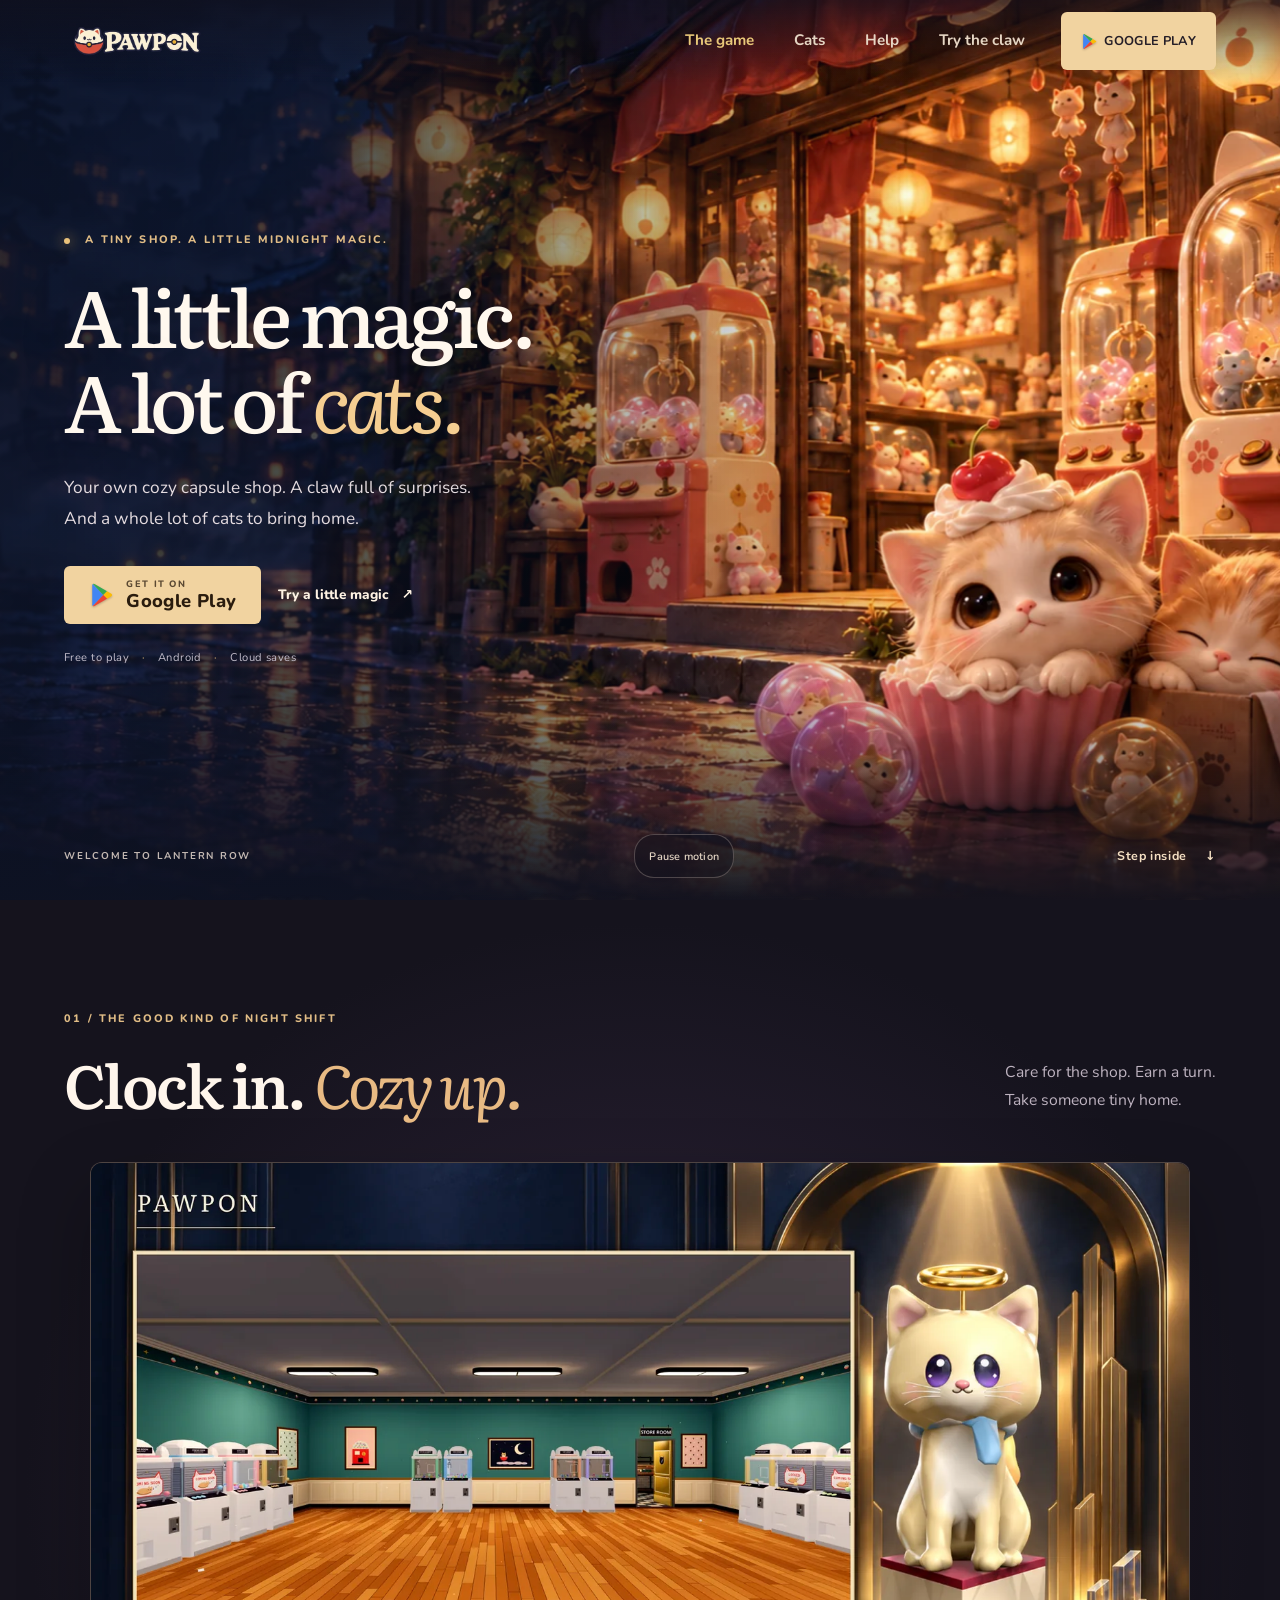
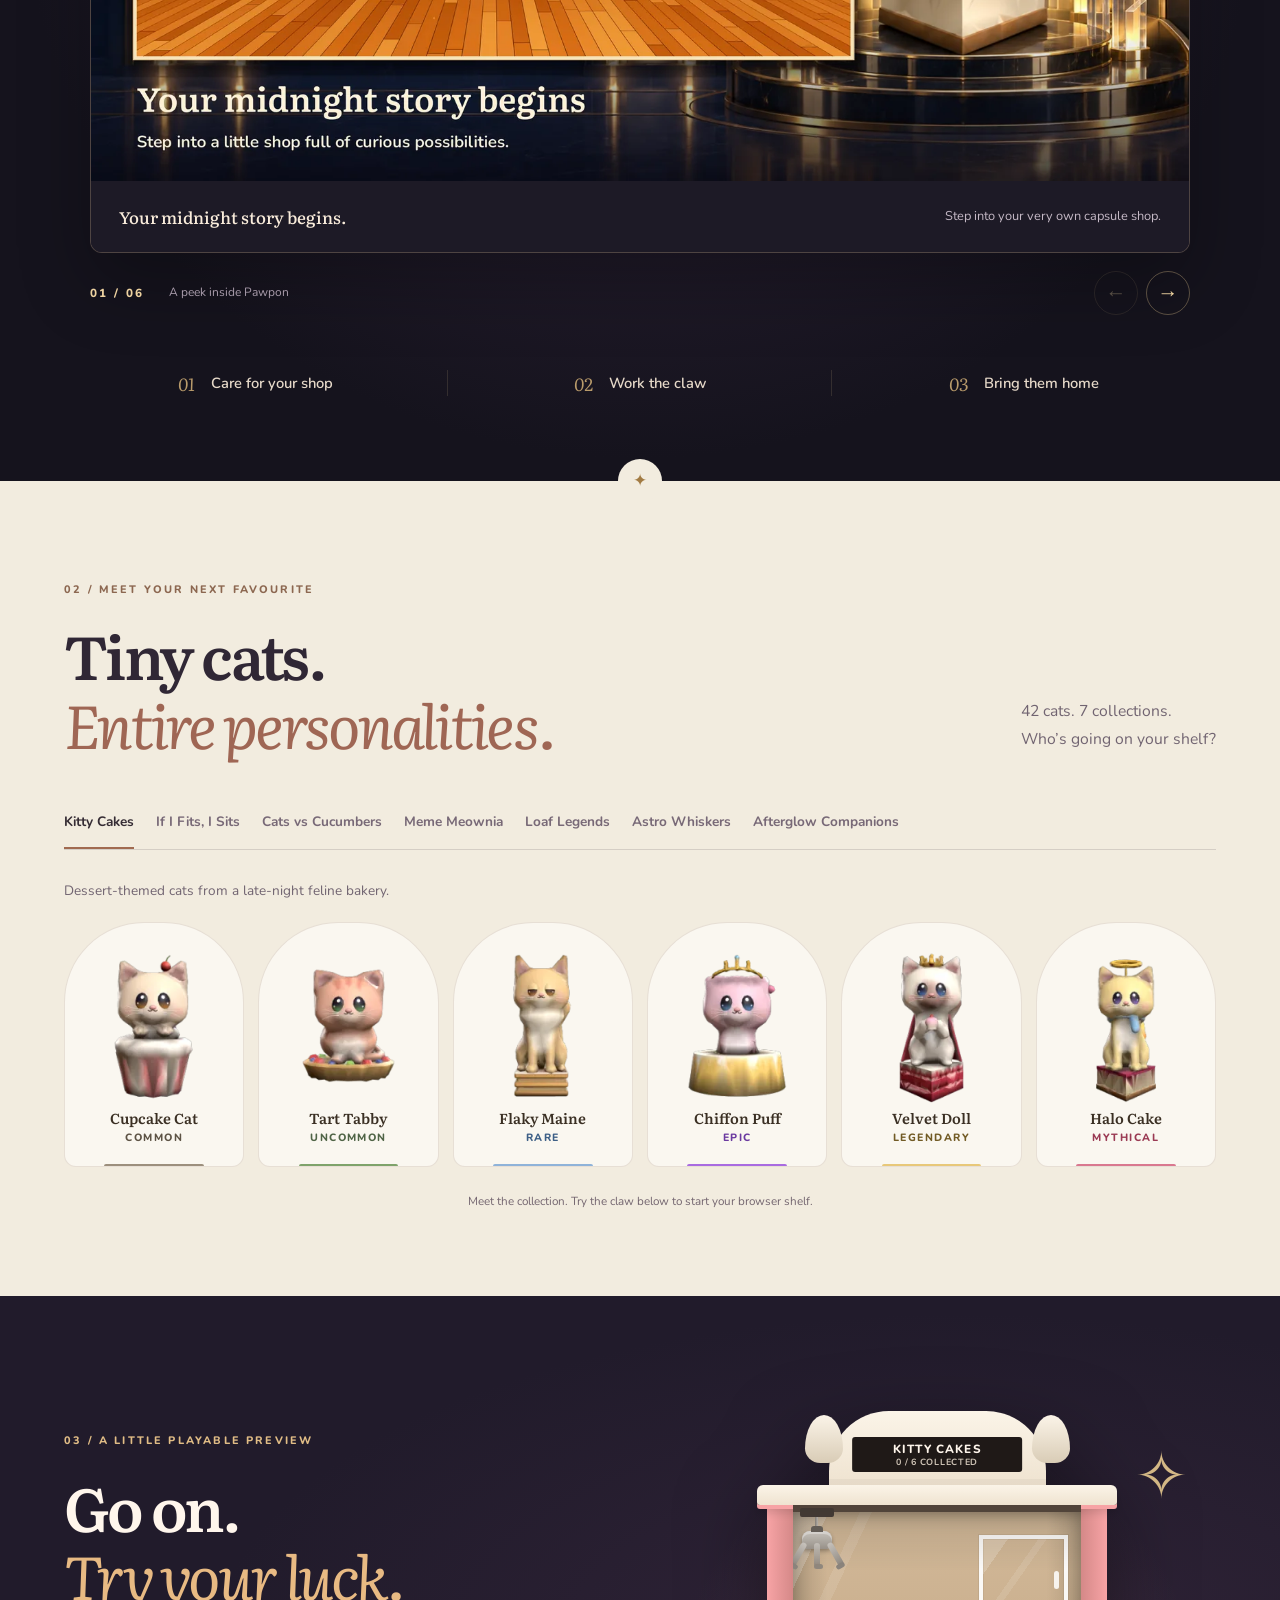
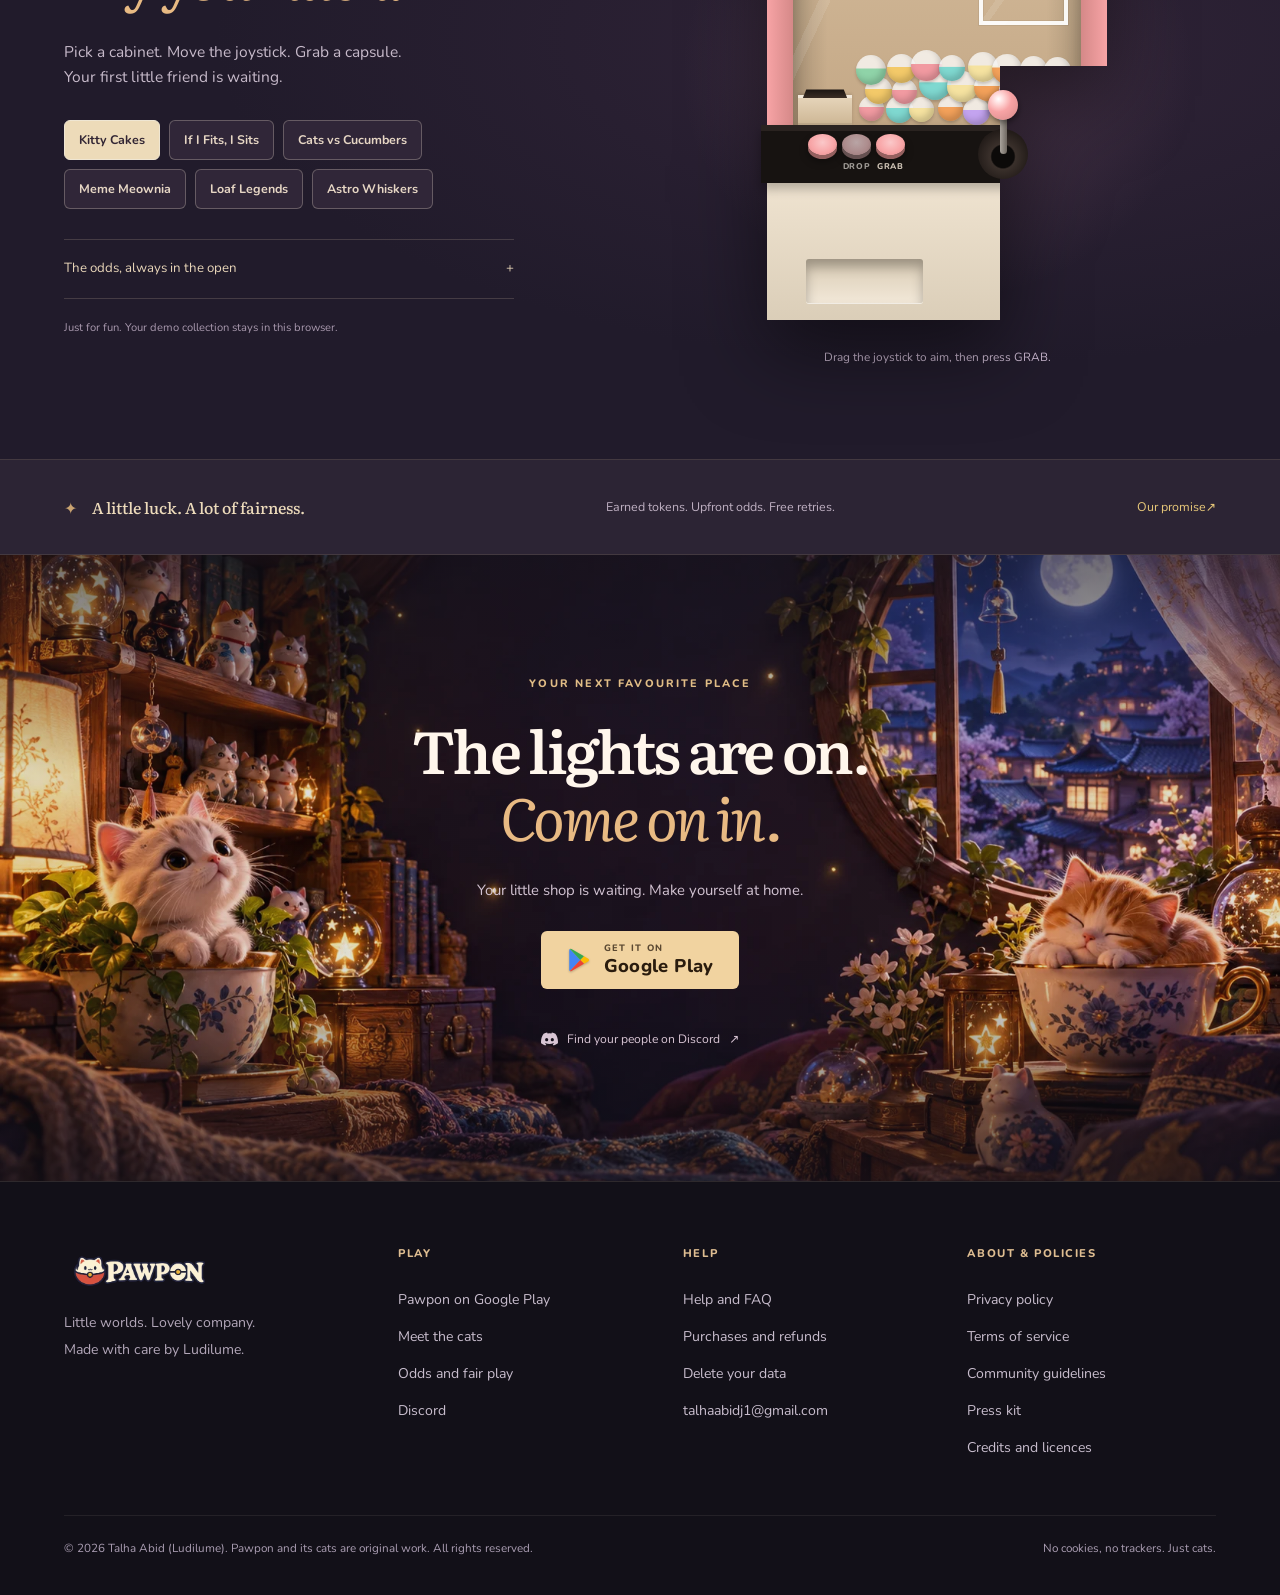
==== commit a6f4d8fc: "Mobile: three cabinet buttons like desktop, hero fits the screen, tighter section spacing" ====
--- a/index.html
+++ b/index.html
@@ -25,15 +25,15 @@
 <meta name="twitter:title" content="Pawpon · Every turn brings someone home">
 <meta name="twitter:description" content="Work the night shift at a tiny capsule-toy shop, work the claw machines and fill your shelves with collectible cats. Real odds before every pull. Free on Android.">
 <meta name="twitter:image" content="https://talhaabidj.github.io/assets/img/campaign/lantern-row-claw-social.jpg">
-<link rel="icon" href="/favicon.ico?v=20261002c" sizes="48x48">
-<link rel="icon" href="/favicon-32.png?v=20261002c" type="image/png" sizes="32x32">
-<link rel="apple-touch-icon" href="/apple-touch-icon.png?v=20261002c">
+<link rel="icon" href="/favicon.ico?v=20261003a" sizes="48x48">
+<link rel="icon" href="/favicon-32.png?v=20261003a" type="image/png" sizes="32x32">
+<link rel="apple-touch-icon" href="/apple-touch-icon.png?v=20261003a">
 <link rel="manifest" href="/site.webmanifest">
 <link rel="preload" href="/assets/fonts/Literata-Variable.woff2" as="font" type="font/woff2" crossorigin>
 <link rel="preload" href="/assets/fonts/Nunito-Variable.woff2" as="font" type="font/woff2" crossorigin>
-<link rel="stylesheet" href="/assets/css/site.css?v=20261002c">
-<link rel="stylesheet" href="/assets/css/landing.css?v=20261002c">
-<link rel="stylesheet" href="/assets/css/pages.css?v=20261002c">
+<link rel="stylesheet" href="/assets/css/site.css?v=20261003a">
+<link rel="stylesheet" href="/assets/css/landing.css?v=20261003a">
+<link rel="stylesheet" href="/assets/css/pages.css?v=20261003a">
 <script type="application/ld+json">{"@context":"https://schema.org","@graph":[{"@type":"WebSite","@id":"https://talhaabidj.github.io/#website","url":"https://talhaabidj.github.io/","name":"Pawpon","inLanguage":"en","publisher":{"@id":"https://talhaabidj.github.io/#studio"}},{"@type":"Organization","@id":"https://talhaabidj.github.io/#studio","name":"Ludilume","url":"https://talhaabidj.github.io/","email":"talhaabidj1@gmail.com","logo":"https://talhaabidj.github.io/assets/img/icon-512.png","founder":{"@id":"https://talhaabidj.github.io/#developer"},"sameAs":["https://play.google.com/store/apps/developer?id=Ludilume"]},{"@type":"Person","@id":"https://talhaabidj.github.io/#developer","name":"Talha Abid","worksFor":{"@id":"https://talhaabidj.github.io/#studio"},"sameAs":["https://github.com/talhaabidj"]},{"@type":"WebPage","@id":"https://talhaabidj.github.io/#webpage","url":"https://talhaabidj.github.io/","name":"Pawpon: a cozy cat capsule shop game for Android","description":"Work the night shift at a tiny capsule-toy shop, work the claw machines and fill your shelves with collectible cats. Real odds before every pull. Free on Android.","isPartOf":{"@id":"https://talhaabidj.github.io/#website"},"inLanguage":"en","dateModified":"2026-10-02"},{"@type":["VideoGame","MobileApplication"],"@id":"https://talhaabidj.github.io/#game","name":"Pawpon","alternateName":"Pawpon: Cat Capsule Shop","url":"https://talhaabidj.github.io/","description":"Work the night shift at a tiny capsule-toy shop, work the claw machines and fill your shelves with collectible cats. Real odds before every pull. Free on Android.","image":"https://talhaabidj.github.io/assets/img/campaign/lantern-row-claw-social.jpg","screenshot":["https://talhaabidj.github.io/assets/img/shots/01-your-midnight-story-1600.webp","https://talhaabidj.github.io/assets/img/shots/02-small-capsules-1600.webp","https://talhaabidj.github.io/assets/img/shots/03-every-cat-1600.webp","https://talhaabidj.github.io/assets/img/shots/04-little-care-1600.webp","https://talhaabidj.github.io/assets/img/shots/05-after-hours-1600.webp","https://talhaabidj.github.io/assets/img/shots/06-bring-them-home-1600.webp"],"genre":["Simulation","Casual","Collecting"],"gamePlatform":"Android","operatingSystem":"Android 7.0 or later","applicationCategory":"GameApplication","playMode":"SinglePlayer","softwareVersion":"1.1.2","dateModified":"2026-10-02","author":{"@id":"https://talhaabidj.github.io/#developer"},"publisher":{"@id":"https://talhaabidj.github.io/#studio"},"installUrl":"https://play.google.com/store/apps/details?id=com.pawpon","sameAs":["https://play.google.com/store/apps/details?id=com.pawpon"],"offers":{"@type":"Offer","price":"0","priceCurrency":"USD","availability":"https://schema.org/InStock"},"inLanguage":"en"}]}</script>
 </head>
 <body class="page-home">
@@ -81,22 +81,22 @@
     </div>
     <div class="gallery-shell">
       <div class="game-gallery" tabindex="0" aria-label="Explore six scenes from Pawpon"><figure class="game-slide" id="scene-1" aria-label="1 of 6">
-<img src="/assets/img/shots/01-your-midnight-story-1600.webp?v=20261002c" srcset="/assets/img/shots/01-your-midnight-story-800.webp?v=20261002c 800w, /assets/img/shots/01-your-midnight-story-1600.webp?v=20261002c 1600w" sizes="(max-width: 700px) 90vw, 1040px" width="1600" height="900" loading="lazy" decoding="async" alt="Your midnight story begins. Step into your very own capsule shop.">
+<img src="/assets/img/shots/01-your-midnight-story-1600.webp?v=20261003a" srcset="/assets/img/shots/01-your-midnight-story-800.webp?v=20261003a 800w, /assets/img/shots/01-your-midnight-story-1600.webp?v=20261003a 1600w" sizes="(max-width: 700px) 90vw, 1040px" width="1600" height="900" loading="lazy" decoding="async" alt="Your midnight story begins. Step into your very own capsule shop.">
 <figcaption><strong>Your midnight story begins.</strong><span>Step into your very own capsule shop.</span></figcaption></figure>
 <figure class="game-slide" id="scene-2" aria-label="2 of 6">
-<img src="/assets/img/shots/02-small-capsules-1600.webp?v=20261002c" srcset="/assets/img/shots/02-small-capsules-800.webp?v=20261002c 800w, /assets/img/shots/02-small-capsules-1600.webp?v=20261002c 1600w" sizes="(max-width: 700px) 90vw, 1040px" width="1600" height="900" loading="lazy" decoding="async" alt="Small capsules. New friends. Work the claw. Meet your next favourite.">
+<img src="/assets/img/shots/02-small-capsules-1600.webp?v=20261003a" srcset="/assets/img/shots/02-small-capsules-800.webp?v=20261003a 800w, /assets/img/shots/02-small-capsules-1600.webp?v=20261003a 1600w" sizes="(max-width: 700px) 90vw, 1040px" width="1600" height="900" loading="lazy" decoding="async" alt="Small capsules. New friends. Work the claw. Meet your next favourite.">
 <figcaption><strong>Small capsules. New friends.</strong><span>Work the claw. Meet your next favourite.</span></figcaption></figure>
 <figure class="game-slide" id="scene-3" aria-label="3 of 6">
-<img src="/assets/img/shots/03-every-cat-1600.webp?v=20261002c" srcset="/assets/img/shots/03-every-cat-800.webp?v=20261002c 800w, /assets/img/shots/03-every-cat-1600.webp?v=20261002c 1600w" sizes="(max-width: 700px) 90vw, 1040px" width="1600" height="900" loading="lazy" decoding="async" alt="Every cat has a story. Fill your Catbook, one little discovery at a time.">
+<img src="/assets/img/shots/03-every-cat-1600.webp?v=20261003a" srcset="/assets/img/shots/03-every-cat-800.webp?v=20261003a 800w, /assets/img/shots/03-every-cat-1600.webp?v=20261003a 1600w" sizes="(max-width: 700px) 90vw, 1040px" width="1600" height="900" loading="lazy" decoding="async" alt="Every cat has a story. Fill your Catbook, one little discovery at a time.">
 <figcaption><strong>Every cat has a story.</strong><span>Fill your Catbook, one little discovery at a time.</span></figcaption></figure>
 <figure class="game-slide" id="scene-4" aria-label="4 of 6">
-<img src="/assets/img/shots/04-little-care-1600.webp?v=20261002c" srcset="/assets/img/shots/04-little-care-800.webp?v=20261002c 800w, /assets/img/shots/04-little-care-1600.webp?v=20261002c 1600w" sizes="(max-width: 700px) 90vw, 1040px" width="1600" height="900" loading="lazy" decoding="async" alt="A little care goes a long way. Clean, restock and earn your next turn.">
+<img src="/assets/img/shots/04-little-care-1600.webp?v=20261003a" srcset="/assets/img/shots/04-little-care-800.webp?v=20261003a 800w, /assets/img/shots/04-little-care-1600.webp?v=20261003a 1600w" sizes="(max-width: 700px) 90vw, 1040px" width="1600" height="900" loading="lazy" decoding="async" alt="A little care goes a long way. Clean, restock and earn your next turn.">
 <figcaption><strong>A little care goes a long way.</strong><span>Clean, restock and earn your next turn.</span></figcaption></figure>
 <figure class="game-slide" id="scene-5" aria-label="5 of 6">
-<img src="/assets/img/shots/05-after-hours-1600.webp?v=20261002c" srcset="/assets/img/shots/05-after-hours-800.webp?v=20261002c 800w, /assets/img/shots/05-after-hours-1600.webp?v=20261002c 1600w" sizes="(max-width: 700px) 90vw, 1040px" width="1600" height="900" loading="lazy" decoding="async" alt="Make yourself at home. A quiet corner for you and your collection.">
+<img src="/assets/img/shots/05-after-hours-1600.webp?v=20261003a" srcset="/assets/img/shots/05-after-hours-800.webp?v=20261003a 800w, /assets/img/shots/05-after-hours-1600.webp?v=20261003a 1600w" sizes="(max-width: 700px) 90vw, 1040px" width="1600" height="900" loading="lazy" decoding="async" alt="Make yourself at home. A quiet corner for you and your collection.">
 <figcaption><strong>Make yourself at home.</strong><span>A quiet corner for you and your collection.</span></figcaption></figure>
 <figure class="game-slide" id="scene-6" aria-label="6 of 6">
-<img src="/assets/img/shots/06-bring-them-home-1600.webp?v=20261002c" srcset="/assets/img/shots/06-bring-them-home-800.webp?v=20261002c 800w, /assets/img/shots/06-bring-them-home-1600.webp?v=20261002c 1600w" sizes="(max-width: 700px) 90vw, 1040px" width="1600" height="900" loading="lazy" decoding="async" alt="There’s always room for one more. Give your favourites a place on your shelf.">
+<img src="/assets/img/shots/06-bring-them-home-1600.webp?v=20261003a" srcset="/assets/img/shots/06-bring-them-home-800.webp?v=20261003a 800w, /assets/img/shots/06-bring-them-home-1600.webp?v=20261003a 1600w" sizes="(max-width: 700px) 90vw, 1040px" width="1600" height="900" loading="lazy" decoding="async" alt="There’s always room for one more. Give your favourites a place on your shelf.">
 <figcaption><strong>There’s always room for one more.</strong><span>Give your favourites a place on your shelf.</span></figcaption></figure></div>
       <div class="gallery-toolbar"><span class="gallery-count" aria-live="polite">01 / 06</span><span class="gallery-hint">A peek inside Pawpon</span><div class="gallery-controls"><button type="button" class="gallery-prev" aria-label="Previous screenshot">←</button><button type="button" class="gallery-next" aria-label="Next screenshot">→</button></div></div>
     </div>
@@ -152,7 +152,7 @@
 <div class="reveal" role="dialog" aria-modal="true" aria-labelledby="reveal-name" aria-hidden="true">
   <div class="reveal-card glass">
     <p class="eyebrow new-flag" hidden>New to your shelf</p>
-    <img src="/assets/img/cats/kitty-cupcake-cat.webp?v=20261002c" width="200" height="200" alt="">
+    <img src="/assets/img/cats/kitty-cupcake-cat.webp?v=20261003a" width="200" height="200" alt="">
     <p class="set"></p>
     <h3 id="reveal-name">Cupcake Cat</h3>
     <p class="rarity-tag"></p>
@@ -172,7 +172,7 @@
     <a class="community-link" href="https://discord.gg/V4qutb4YAA" rel="noopener"><svg class="discord-logo" viewBox="0 0 127.14 96.36" aria-hidden="true"><path fill="currentColor" d="M107.7 8.07A105.15 105.15 0 0 0 81.47 0a72.06 72.06 0 0 0-3.36 6.83 97.68 97.68 0 0 0-29.11 0A72.37 72.37 0 0 0 45.64 0a105.89 105.89 0 0 0-26.25 8.09C2.79 32.65-1.71 56.6.54 80.21a105.73 105.73 0 0 0 32.17 16.15 77.7 77.7 0 0 0 6.89-11.11 68.42 68.42 0 0 1-10.85-5.18c.91-.66 1.8-1.34 2.66-2a75.57 75.57 0 0 0 64.32 0c.87.71 1.76 1.39 2.66 2a68.68 68.68 0 0 1-10.87 5.19 77 77 0 0 0 6.89 11.1 105.25 105.25 0 0 0 32.19-16.14c2.64-27.38-4.51-51.11-18.9-72.15ZM42.45 65.69C36.18 65.69 31 60 31 53s5-12.74 11.43-12.74S54 46 53.89 53s-5.05 12.69-11.44 12.69Zm42.24 0C78.41 65.69 73.25 60 73.25 53s5-12.74 11.44-12.74S96.23 46 96.12 53s-5.04 12.69-11.43 12.69Z"/></svg> Find your people on Discord <span aria-hidden="true">↗</span></a>
   </div>
 </section>
-<script type="application/json" id="game-data">{"v":"20261002c","rarities":["common","uncommon","rare","epic","legendary","mythical"],"machines":[{"id":"machine-neko","name":"Kitty Cakes","setId":"kitty-cakes","accentHue":18.0,"cats":{"common":"Cupcake Cat","uncommon":"Tart Tabby","rare":"Flaky Maine","epic":"Chiffon Puff","legendary":"Velvet Doll","mythical":"Halo Cake"},"clean":{"common":0.5317674479122471,"uncommon":0.2941692265046473,"rare":0.11766769060185893,"epic":0.04344653191453252,"legendary":0.01045432174193439,"mythical":0.0024947813247797974},"timeLocked":[]},{"id":"machine-train","name":"If I Fits, I Sits","setId":"if-i-fits-i-sits","accentHue":87.4,"cats":{"common":"Box Bun","uncommon":"Basket Bun","rare":"Pot Puss","epic":"Bowl Bean","legendary":"Kettle Kit","mythical":"Quantum Kit"},"clean":{"common":0.5349182763744428,"uncommon":0.30906389301634474,"rare":0.10104011887072809,"epic":0.040416047548291235,"legendary":0.011233283803863297,"mythical":0.0033283803863298667},"timeLocked":[]},{"id":"machine-moon","name":"Cats vs Cucumbers","setId":"cats-vs-cucumbers","accentHue":151.8,"cats":{"common":"Cuke Fright","uncommon":"Cuke Chomp","rare":"Cuke Buddy","epic":"Cuke Spa Cat","legendary":"Cuke Rider","mythical":"Cukitty"},"clean":{"common":0.5259336751902223,"uncommon":0.2858335191251208,"rare":0.1263384154533034,"epic":0.04664803032121971,"legendary":0.011884957725222522,"mythical":0.0033614021849114207},"timeLocked":[]},{"id":"machine-pixel","name":"Meme Meownia","setId":"cat-memes","accentHue":247.4,"cats":{"common":"Key Masher","uncommon":"Sir Frowns","rare":"Ceiling Pal","epic":"Prism Tail","legendary":"Stretchy","mythical":"Last Meme"},"clean":{"common":0.5313688786909002,"uncommon":0.3019141356198297,"rare":0.1026508061107421,"epic":0.04589094861421411,"legendary":0.013525753275768371,"mythical":0.004649477688545378},"timeLocked":[]},{"id":"machine-mix-a","name":"Loaf Legends","setId":"midnight-zoomies","accentHue":52.4,"cats":{"common":"Plain Loaf","uncommon":"Baguette","rare":"Cinna Swirl","epic":"Focaccia","legendary":"Brioche","mythical":"Everloaf"},"clean":{"common":0.5752085130859937,"uncommon":0.2991084268047167,"rare":0.08340523439746908,"epic":0.03221167673281564,"legendary":0.00805291918320391,"mythical":0.0020132297958009777},"timeLocked":[]},{"id":"machine-mix-b","name":"Astro Whiskers","setId":"cosmic-cat-club","accentHue":287.8,"cats":{"common":"Stardust","uncommon":"Orbit Tabby","rare":"Nebula Paws","epic":"Comet Chaser","legendary":"Nova Sphynx","mythical":"Void Empress"},"clean":{"common":0.5006418485237484,"uncommon":0.29525032092426184,"rare":0.11553273427471115,"epic":0.06161745827984595,"legendary":0.026957637997432605,"mythical":0.0},"timeLocked":["Void Empress"]}],"sets":[{"id":"kitty-cakes","name":"Kitty Cakes","theme":"Dessert-themed cats from a late-night feline bakery","postcard":"The bakery on the corner kept a saucer by the oven all winter. Now you know why the frosting cats always smell of vanilla.","premium":false,"accentHue":18.0,"cats":[{"id":"kitty-cupcake-cat","name":"Cupcake Cat","rarity":"common","flavor":"A tiny frosting kitten that always smells like vanilla.","timeLocked":false},{"id":"kitty-tart-tabby","name":"Tart Tabby","rarity":"uncommon","flavor":"A buttery tart cat with caramel stripes.","timeLocked":false},{"id":"kitty-mille-feuille","name":"Flaky Maine","rarity":"rare","flavor":"Layered pastry fur with perfect flaky ears.","timeLocked":false},{"id":"kitty-chiffon-whiskers","name":"Chiffon Puff","rarity":"epic","flavor":"Soft as cloud cake, sharp as cat reflexes.","timeLocked":false},{"id":"kitty-royal-velvet","name":"Velvet Doll","rarity":"legendary","flavor":"A regal dessert-cat served only on moonlit nights.","timeLocked":false},{"id":"kitty-celestial-cheesecake","name":"Halo Cake","rarity":"mythical","flavor":"A cosmic pastry spirit that appears once the shop is silent.","timeLocked":false}]},{"id":"if-i-fits-i-sits","name":"If I Fits, I Sits","theme":"The ancient law of cats: any container, however unlikely, is a seat","postcard":"Nobody on that street ever threw a box away. They left them out, open, like invitations.","premium":false,"accentHue":87.4,"cats":[{"id":"fits-cardboard-box","name":"Box Bun","rarity":"common","flavor":"The box said fragile. The box was correct: do not disturb.","timeLocked":false},{"id":"fits-basket","name":"Basket Bun","rarity":"uncommon","flavor":"The laundry has been evicted. The basket has a new purpose now.","timeLocked":false},{"id":"fits-plant-pot","name":"Pot Puss","rarity":"rare","flavor":"Waters itself with sunbeams. Botanically, probably a succulent.","timeLocked":false},{"id":"fits-glass-bowl","name":"Bowl Bean","rarity":"epic","flavor":"Liquid confirmed: given a bowl, the cat takes its shape.","timeLocked":false},{"id":"fits-tea-kettle","name":"Kettle Kit","rarity":"legendary","flavor":"Hums one soft note before the steam arrives. Do not brew.","timeLocked":false},{"id":"fits-quantum-crate","name":"Quantum Kit","rarity":"mythical","flavor":"Simultaneously inside and outside the crate until you look.","timeLocked":false}]},{"id":"cats-vs-cucumbers","name":"Cats vs Cucumbers","theme":"The eternal standoff between felines and the most suspicious vegetable","postcard":"The greengrocer swore he was being robbed nightly. He was, but only of dignity.","premium":false,"accentHue":151.8,"cats":[{"id":"cucumber-lounge","name":"Cuke Fright","rarity":"common","flavor":"Vertical takeoff achieved. The cucumber remains at large.","timeLocked":false},{"id":"cucumber-sniffer","name":"Cuke Chomp","rarity":"uncommon","flavor":"Fear is temporary. Crunch is forever.","timeLocked":false},{"id":"cucumber-side-eye","name":"Cuke Buddy","rarity":"rare","flavor":"Peace was negotiated. The cucumber is a friend now.","timeLocked":false},{"id":"cucumber-terrified","name":"Cuke Spa Cat","rarity":"epic","flavor":"Two slices over the eyes. The feud pauses for self-care.","timeLocked":false},{"id":"cucumber-rider","name":"Cuke Rider","rarity":"legendary","flavor":"The steed was chosen precisely because it cannot be trusted.","timeLocked":false},{"id":"cucumber-hybrid","name":"Cukitty","rarity":"mythical","flavor":"The war ended the only way it could: they became one.","timeLocked":false}]},{"id":"cat-memes","name":"Meme Meownia","theme":"Legends of the internet age, immortalized in capsule form","postcard":"Ask anyone on that street and the stories get taller. A cat that rode the last tram. A cat that answered a phone. I wrote them down anyway.","premium":false,"accentHue":247.4,"cats":[{"id":"meme-keyboard","name":"Key Masher","rarity":"common","flavor":"Struts across the keys at the exact moment of your deadline.","timeLocked":false},{"id":"meme-grumpy","name":"Sir Frowns","rarity":"uncommon","flavor":"Has reviewed your offering of affection. Rating: fine, I guess.","timeLocked":false},{"id":"meme-ceiling","name":"Ceiling Pal","rarity":"rare","flavor":"Watches everything from above. Sees all snacks before you do.","timeLocked":false},{"id":"meme-nyan","name":"Prism Tail","rarity":"epic","flavor":"Leaves a seven-color streak on every midnight lap of the shop.","timeLocked":false},{"id":"meme-longcat","name":"Stretchy","rarity":"legendary","flavor":"Scientists measured once. The tape ran out before the cat did.","timeLocked":false},{"id":"meme-overlord","name":"Last Meme","rarity":"mythical","flavor":"Old as the first cat picture, fresh as tomorrow's repost.","timeLocked":false}]},{"id":"midnight-zoomies","name":"Loaf Legends","theme":"Perfect bread-pose champions, tucked paws and all","postcard":"Every bench on the row had one loaf on it by four in the afternoon. The benches were warm. That was the whole reason.","premium":false,"accentHue":52.4,"cats":[{"id":"zoomies-sofa-sprint","name":"Plain Loaf","rarity":"common","flavor":"Paws tucked, tail wrapped, form flawless. The judges weep.","timeLocked":false},{"id":"zoomies-curtain-climber","name":"Baguette","rarity":"uncommon","flavor":"Long, golden, and best found resting on a sunny windowsill.","timeLocked":false},{"id":"zoomies-hallway-drift","name":"Cinna Swirl","rarity":"rare","flavor":"Curled one full turn past a loaf into something sweeter.","timeLocked":false},{"id":"zoomies-fridge-parkour","name":"Focaccia","rarity":"epic","flavor":"Extra airy, lightly dimpled where you dared to boop.","timeLocked":false},{"id":"zoomies-sonic","name":"Brioche","rarity":"legendary","flavor":"So rich and perfectly risen it is technically patisserie.","timeLocked":false},{"id":"zoomies-timewarp","name":"Everloaf","rarity":"mythical","flavor":"Has held the pose since before recorded breakfast.","timeLocked":false}]},{"id":"cosmic-cat-club","name":"Astro Whiskers","theme":"Spacefaring cats, stellar hunters, and void royalty","postcard":"The observatory let the strays in on cold nights. Someone up there decided that counted as astronomy.","premium":false,"accentHue":287.8,"cats":[{"id":"cosmic-stardust","name":"Stardust","rarity":"common","flavor":"A neighborhood cat carrying a tiny galaxy trail.","timeLocked":false},{"id":"cosmic-orbit","name":"Orbit Tabby","rarity":"uncommon","flavor":"Circles your desk lamp like a miniature moon.","timeLocked":false},{"id":"cosmic-nebula","name":"Nebula Paws","rarity":"rare","flavor":"Jumps through dust clouds of neon starlight.","timeLocked":false},{"id":"cosmic-comet","name":"Comet Chaser","rarity":"epic","flavor":"Treats comets like laser pointers.","timeLocked":false},{"id":"cosmic-supernova","name":"Nova Sphynx","rarity":"legendary","flavor":"Radiates enough heat to warm the whole shop.","timeLocked":false},{"id":"cosmic-void-empress","name":"Void Empress","rarity":"mythical","flavor":"A silent sovereign from the edge of space.","timeLocked":true}]},{"id":"afterglow-companions","name":"Afterglow Companions","theme":"Six gentle regulars who keep the supporter lamplight company","postcard":"","premium":true,"accentHue":null,"cats":[{"id":"afterglow-aurora","name":"Aurora","rarity":"common","flavor":"First light of the shift, curled up before the lamps come on.","timeLocked":false},{"id":"afterglow-cinder","name":"Cinder","rarity":"uncommon","flavor":"Sleeps closest to the heater and smells faintly of toast.","timeLocked":false},{"id":"afterglow-luma","name":"Luma","rarity":"rare","flavor":"Glows a little when the room is kind. The room is usually kind.","timeLocked":false},{"id":"afterglow-morrow","name":"Morrow","rarity":"epic","flavor":"Always watching the door for tomorrow to arrive early.","timeLocked":false},{"id":"afterglow-serein","name":"Serein","rarity":"legendary","flavor":"Named for rain that falls from a clear evening sky.","timeLocked":false},{"id":"afterglow-wick","name":"Wick","rarity":"mythical","flavor":"Keeps the last candle company until the morning takes over.","timeLocked":false}]}],"fumble":{"chanceByRarity":{"common":0.0,"uncommon":0.0,"rare":0.15,"epic":0.25,"legendary":0.35,"mythical":0.45},"attemptFalloff":0.5,"guaranteedAttempt":3}}</script>
+<script type="application/json" id="game-data">{"v":"20261003a","rarities":["common","uncommon","rare","epic","legendary","mythical"],"machines":[{"id":"machine-neko","name":"Kitty Cakes","setId":"kitty-cakes","accentHue":18.0,"cats":{"common":"Cupcake Cat","uncommon":"Tart Tabby","rare":"Flaky Maine","epic":"Chiffon Puff","legendary":"Velvet Doll","mythical":"Halo Cake"},"clean":{"common":0.5317674479122471,"uncommon":0.2941692265046473,"rare":0.11766769060185893,"epic":0.04344653191453252,"legendary":0.01045432174193439,"mythical":0.0024947813247797974},"timeLocked":[]},{"id":"machine-train","name":"If I Fits, I Sits","setId":"if-i-fits-i-sits","accentHue":87.4,"cats":{"common":"Box Bun","uncommon":"Basket Bun","rare":"Pot Puss","epic":"Bowl Bean","legendary":"Kettle Kit","mythical":"Quantum Kit"},"clean":{"common":0.5349182763744428,"uncommon":0.30906389301634474,"rare":0.10104011887072809,"epic":0.040416047548291235,"legendary":0.011233283803863297,"mythical":0.0033283803863298667},"timeLocked":[]},{"id":"machine-moon","name":"Cats vs Cucumbers","setId":"cats-vs-cucumbers","accentHue":151.8,"cats":{"common":"Cuke Fright","uncommon":"Cuke Chomp","rare":"Cuke Buddy","epic":"Cuke Spa Cat","legendary":"Cuke Rider","mythical":"Cukitty"},"clean":{"common":0.5259336751902223,"uncommon":0.2858335191251208,"rare":0.1263384154533034,"epic":0.04664803032121971,"legendary":0.011884957725222522,"mythical":0.0033614021849114207},"timeLocked":[]},{"id":"machine-pixel","name":"Meme Meownia","setId":"cat-memes","accentHue":247.4,"cats":{"common":"Key Masher","uncommon":"Sir Frowns","rare":"Ceiling Pal","epic":"Prism Tail","legendary":"Stretchy","mythical":"Last Meme"},"clean":{"common":0.5313688786909002,"uncommon":0.3019141356198297,"rare":0.1026508061107421,"epic":0.04589094861421411,"legendary":0.013525753275768371,"mythical":0.004649477688545378},"timeLocked":[]},{"id":"machine-mix-a","name":"Loaf Legends","setId":"midnight-zoomies","accentHue":52.4,"cats":{"common":"Plain Loaf","uncommon":"Baguette","rare":"Cinna Swirl","epic":"Focaccia","legendary":"Brioche","mythical":"Everloaf"},"clean":{"common":0.5752085130859937,"uncommon":0.2991084268047167,"rare":0.08340523439746908,"epic":0.03221167673281564,"legendary":0.00805291918320391,"mythical":0.0020132297958009777},"timeLocked":[]},{"id":"machine-mix-b","name":"Astro Whiskers","setId":"cosmic-cat-club","accentHue":287.8,"cats":{"common":"Stardust","uncommon":"Orbit Tabby","rare":"Nebula Paws","epic":"Comet Chaser","legendary":"Nova Sphynx","mythical":"Void Empress"},"clean":{"common":0.5006418485237484,"uncommon":0.29525032092426184,"rare":0.11553273427471115,"epic":0.06161745827984595,"legendary":0.026957637997432605,"mythical":0.0},"timeLocked":["Void Empress"]}],"sets":[{"id":"kitty-cakes","name":"Kitty Cakes","theme":"Dessert-themed cats from a late-night feline bakery","postcard":"The bakery on the corner kept a saucer by the oven all winter. Now you know why the frosting cats always smell of vanilla.","premium":false,"accentHue":18.0,"cats":[{"id":"kitty-cupcake-cat","name":"Cupcake Cat","rarity":"common","flavor":"A tiny frosting kitten that always smells like vanilla.","timeLocked":false},{"id":"kitty-tart-tabby","name":"Tart Tabby","rarity":"uncommon","flavor":"A buttery tart cat with caramel stripes.","timeLocked":false},{"id":"kitty-mille-feuille","name":"Flaky Maine","rarity":"rare","flavor":"Layered pastry fur with perfect flaky ears.","timeLocked":false},{"id":"kitty-chiffon-whiskers","name":"Chiffon Puff","rarity":"epic","flavor":"Soft as cloud cake, sharp as cat reflexes.","timeLocked":false},{"id":"kitty-royal-velvet","name":"Velvet Doll","rarity":"legendary","flavor":"A regal dessert-cat served only on moonlit nights.","timeLocked":false},{"id":"kitty-celestial-cheesecake","name":"Halo Cake","rarity":"mythical","flavor":"A cosmic pastry spirit that appears once the shop is silent.","timeLocked":false}]},{"id":"if-i-fits-i-sits","name":"If I Fits, I Sits","theme":"The ancient law of cats: any container, however unlikely, is a seat","postcard":"Nobody on that street ever threw a box away. They left them out, open, like invitations.","premium":false,"accentHue":87.4,"cats":[{"id":"fits-cardboard-box","name":"Box Bun","rarity":"common","flavor":"The box said fragile. The box was correct: do not disturb.","timeLocked":false},{"id":"fits-basket","name":"Basket Bun","rarity":"uncommon","flavor":"The laundry has been evicted. The basket has a new purpose now.","timeLocked":false},{"id":"fits-plant-pot","name":"Pot Puss","rarity":"rare","flavor":"Waters itself with sunbeams. Botanically, probably a succulent.","timeLocked":false},{"id":"fits-glass-bowl","name":"Bowl Bean","rarity":"epic","flavor":"Liquid confirmed: given a bowl, the cat takes its shape.","timeLocked":false},{"id":"fits-tea-kettle","name":"Kettle Kit","rarity":"legendary","flavor":"Hums one soft note before the steam arrives. Do not brew.","timeLocked":false},{"id":"fits-quantum-crate","name":"Quantum Kit","rarity":"mythical","flavor":"Simultaneously inside and outside the crate until you look.","timeLocked":false}]},{"id":"cats-vs-cucumbers","name":"Cats vs Cucumbers","theme":"The eternal standoff between felines and the most suspicious vegetable","postcard":"The greengrocer swore he was being robbed nightly. He was, but only of dignity.","premium":false,"accentHue":151.8,"cats":[{"id":"cucumber-lounge","name":"Cuke Fright","rarity":"common","flavor":"Vertical takeoff achieved. The cucumber remains at large.","timeLocked":false},{"id":"cucumber-sniffer","name":"Cuke Chomp","rarity":"uncommon","flavor":"Fear is temporary. Crunch is forever.","timeLocked":false},{"id":"cucumber-side-eye","name":"Cuke Buddy","rarity":"rare","flavor":"Peace was negotiated. The cucumber is a friend now.","timeLocked":false},{"id":"cucumber-terrified","name":"Cuke Spa Cat","rarity":"epic","flavor":"Two slices over the eyes. The feud pauses for self-care.","timeLocked":false},{"id":"cucumber-rider","name":"Cuke Rider","rarity":"legendary","flavor":"The steed was chosen precisely because it cannot be trusted.","timeLocked":false},{"id":"cucumber-hybrid","name":"Cukitty","rarity":"mythical","flavor":"The war ended the only way it could: they became one.","timeLocked":false}]},{"id":"cat-memes","name":"Meme Meownia","theme":"Legends of the internet age, immortalized in capsule form","postcard":"Ask anyone on that street and the stories get taller. A cat that rode the last tram. A cat that answered a phone. I wrote them down anyway.","premium":false,"accentHue":247.4,"cats":[{"id":"meme-keyboard","name":"Key Masher","rarity":"common","flavor":"Struts across the keys at the exact moment of your deadline.","timeLocked":false},{"id":"meme-grumpy","name":"Sir Frowns","rarity":"uncommon","flavor":"Has reviewed your offering of affection. Rating: fine, I guess.","timeLocked":false},{"id":"meme-ceiling","name":"Ceiling Pal","rarity":"rare","flavor":"Watches everything from above. Sees all snacks before you do.","timeLocked":false},{"id":"meme-nyan","name":"Prism Tail","rarity":"epic","flavor":"Leaves a seven-color streak on every midnight lap of the shop.","timeLocked":false},{"id":"meme-longcat","name":"Stretchy","rarity":"legendary","flavor":"Scientists measured once. The tape ran out before the cat did.","timeLocked":false},{"id":"meme-overlord","name":"Last Meme","rarity":"mythical","flavor":"Old as the first cat picture, fresh as tomorrow's repost.","timeLocked":false}]},{"id":"midnight-zoomies","name":"Loaf Legends","theme":"Perfect bread-pose champions, tucked paws and all","postcard":"Every bench on the row had one loaf on it by four in the afternoon. The benches were warm. That was the whole reason.","premium":false,"accentHue":52.4,"cats":[{"id":"zoomies-sofa-sprint","name":"Plain Loaf","rarity":"common","flavor":"Paws tucked, tail wrapped, form flawless. The judges weep.","timeLocked":false},{"id":"zoomies-curtain-climber","name":"Baguette","rarity":"uncommon","flavor":"Long, golden, and best found resting on a sunny windowsill.","timeLocked":false},{"id":"zoomies-hallway-drift","name":"Cinna Swirl","rarity":"rare","flavor":"Curled one full turn past a loaf into something sweeter.","timeLocked":false},{"id":"zoomies-fridge-parkour","name":"Focaccia","rarity":"epic","flavor":"Extra airy, lightly dimpled where you dared to boop.","timeLocked":false},{"id":"zoomies-sonic","name":"Brioche","rarity":"legendary","flavor":"So rich and perfectly risen it is technically patisserie.","timeLocked":false},{"id":"zoomies-timewarp","name":"Everloaf","rarity":"mythical","flavor":"Has held the pose since before recorded breakfast.","timeLocked":false}]},{"id":"cosmic-cat-club","name":"Astro Whiskers","theme":"Spacefaring cats, stellar hunters, and void royalty","postcard":"The observatory let the strays in on cold nights. Someone up there decided that counted as astronomy.","premium":false,"accentHue":287.8,"cats":[{"id":"cosmic-stardust","name":"Stardust","rarity":"common","flavor":"A neighborhood cat carrying a tiny galaxy trail.","timeLocked":false},{"id":"cosmic-orbit","name":"Orbit Tabby","rarity":"uncommon","flavor":"Circles your desk lamp like a miniature moon.","timeLocked":false},{"id":"cosmic-nebula","name":"Nebula Paws","rarity":"rare","flavor":"Jumps through dust clouds of neon starlight.","timeLocked":false},{"id":"cosmic-comet","name":"Comet Chaser","rarity":"epic","flavor":"Treats comets like laser pointers.","timeLocked":false},{"id":"cosmic-supernova","name":"Nova Sphynx","rarity":"legendary","flavor":"Radiates enough heat to warm the whole shop.","timeLocked":false},{"id":"cosmic-void-empress","name":"Void Empress","rarity":"mythical","flavor":"A silent sovereign from the edge of space.","timeLocked":true}]},{"id":"afterglow-companions","name":"Afterglow Companions","theme":"Six gentle regulars who keep the supporter lamplight company","postcard":"","premium":true,"accentHue":null,"cats":[{"id":"afterglow-aurora","name":"Aurora","rarity":"common","flavor":"First light of the shift, curled up before the lamps come on.","timeLocked":false},{"id":"afterglow-cinder","name":"Cinder","rarity":"uncommon","flavor":"Sleeps closest to the heater and smells faintly of toast.","timeLocked":false},{"id":"afterglow-luma","name":"Luma","rarity":"rare","flavor":"Glows a little when the room is kind. The room is usually kind.","timeLocked":false},{"id":"afterglow-morrow","name":"Morrow","rarity":"epic","flavor":"Always watching the door for tomorrow to arrive early.","timeLocked":false},{"id":"afterglow-serein","name":"Serein","rarity":"legendary","flavor":"Named for rain that falls from a clear evening sky.","timeLocked":false},{"id":"afterglow-wick","name":"Wick","rarity":"mythical","flavor":"Keeps the last candle company until the morning takes over.","timeLocked":false}]}],"fumble":{"chanceByRarity":{"common":0.0,"uncommon":0.0,"rare":0.15,"epic":0.25,"legendary":0.35,"mythical":0.45},"attemptFalloff":0.5,"guaranteedAttempt":3}}</script>
 
 </main>
 <footer class="site-footer">
@@ -217,9 +217,9 @@
     </div>
   </div>
 </footer>
-<script src="/assets/js/site.js?v=20261002c" defer></script>
-<script src="/assets/js/pull.js?v=20261002c" defer></script>
-<script src="/assets/js/campaign.js?v=20261002c" defer></script>
+<script src="/assets/js/site.js?v=20261003a" defer></script>
+<script src="/assets/js/pull.js?v=20261003a" defer></script>
+<script src="/assets/js/campaign.js?v=20261003a" defer></script>
 
 </body>
 </html>
--- a/assets/css/landing.css
+++ b/assets/css/landing.css
@@ -145,17 +145,17 @@
 @media (max-width: 700px) {
   .site-header .wrap { min-height: 72px; }
   .site-header .brand img { width: 128px; }
-  .landing-hero { min-height: 850px; justify-content: flex-end; }
+  .landing-hero { min-height: 0; justify-content: flex-end; }
   .campaign-art { inset: 0 0 auto; height: 570px; transform: none; }
   .campaign-art img { object-position: 67% 30%; }
   .landing-hero::before { background: linear-gradient(0deg, #15131d 0%, #15131d 30%, #15131de8 43%, #15131d00 71%, #15131d55 100%); }
-  .hero-grid { padding: 380px 0 100px; }
+  .hero-grid { padding: 350px 0 88px; }
   .landing-copy { max-width: 100%; }
   .landing-copy h1 { font-size: clamp(2.9rem, 10.3vw, 4.1rem); margin-bottom: 22px; }
   .landing-copy .kicker { font-size: .59rem; margin-bottom: 15px; }
   .hero-description { font-size: .94rem; max-width: 34ch; margin-bottom: 22px; }
   .desktop-break { display: none; }
-  .hero-meta { margin-top: 20px; }
+  .hero-meta { margin-top: 18px; margin-bottom: 0; }
   .hero-bottom { bottom: 22px; gap: 12px; }
   .hero-bottom > span { display: none; }
   .hero-bottom .motion-toggle { font-size: .63rem; }
@@ -163,26 +163,27 @@
   .text-link { font-size: .75rem; }
   .page-home .kicker { font-size: .62rem; }
   .page-home h2 { font-size: 2.45rem; }
-  .section-heading { display: block; margin-bottom: 30px; }
-  .section-heading > p { margin-top: 22px; font-size: .9rem; }
-  .game-section, .collection-section, .demo-section { padding: 70px 0; }
+  .section-heading { display: block; margin-bottom: 26px; }
+  .section-heading > p { margin-top: 14px; font-size: .9rem; }
+  .game-section, .collection-section, .demo-section { padding: 52px 0; }
   .game-gallery { border-radius: 6px; }
   .game-slide figcaption { display: block; padding: 18px; min-height: 102px; }
   .game-slide figcaption strong { display: block; font-size: .9rem; margin-bottom: 5px; }
   .game-slide figcaption span { font-size: .73rem; line-height: 1.5; display: block; }
   .gallery-hint { display: none; }
-  .play-loop { gap: 18px; grid-template-columns: 1fr; margin-top: 35px; }
-  .play-loop li { justify-content: flex-start; border-right: none; }
-  .play-loop strong { font-size: .87rem; }
+  .play-loop { gap: 0; grid-template-columns: repeat(3, minmax(0, 1fr)); margin-top: 26px; }
+  .play-loop li { flex-direction: column; align-items: flex-start; justify-content: flex-start; gap: 4px; padding: 4px 10px; }
+  .play-loop li:first-child { padding-left: 0; }
+  .play-loop strong { font-size: .8rem; line-height: 1.35; }
   .collection-section .tabs { gap: 24px; margin-top: 32px; margin-right: calc(-1 * var(--gutter)); padding-right: var(--gutter); }
   .cat-grid { grid-template-columns: repeat(2, minmax(0, 1fr)); gap: 12px; }
   .collection-section .cat-card { padding-top: 12px; }
-  .demo-section .pull { grid-template-columns: 1fr; gap: 45px; }
+  .demo-section .pull { grid-template-columns: 1fr; gap: 30px; }
   .demo-copy .machine-picker, .demo-details { max-width: none; }
   .machine-stage { max-width: 400px; width: 100%; margin-inline: auto; }
   .fair-strip .wrap { display: grid; gap: 12px; }
   .fair-strip p { font-size: .94rem; }
-  .download-inner { padding-block: 100px; }
+  .download-inner { padding-block: 76px; }
   .download-art img { object-position: 50%; opacity: .45; }
   .download-section::before { background: #15131d50; }
   .download-inner h2 { font-size: 2.8rem; }
@@ -223,11 +224,11 @@
 }
 @media (max-width: 1000px), (pointer: coarse) {
   .cab-deck { height: 86px; }
-  .cab-deck .aux-btn { display: none; }
-  .cab-deck button.deck-btn { width: 44px; height: 44px; margin-left: -22px; top: 8px; }
-  .cab-deck .drop-btn { left: 22%; }
-  .cab-deck .grab-btn { left: 42%; }
-  .cab-deck button.deck-btn::before { inset: 0; }
+  .cab-deck .deck-btn { width: 44px; height: 44px; margin-left: -22px; top: 8px; }
+  .cab-deck .aux-btn { left: 15%; }
+  .cab-deck .drop-btn { left: 31%; }
+  .cab-deck .grab-btn { left: 47%; }
+  .cab-deck .deck-btn::before { inset: 0; }
   .cab-deck button.deck-btn::after { top: 52px; font-size: .62rem; }
   .cab-deck .stick { left: 77%; top: 18px; width: 56px; height: 56px; margin-left: -28px; }
   .machine-picker .chip { min-height: 44px; }
@@ -236,7 +237,7 @@
   :root { --header-height: 72px; }
   .page-home .hero-bottom .motion-toggle { font-size: .75rem; }
   .hero-meta, .machine-stage .pull-status, .demo-footnote, .collection-section .found-count { font-size: .8rem !important; }
-  .hero-grid { padding-bottom: 115px; }
+  .hero-grid { padding-bottom: 88px; }
   .page-home .footer-grid { grid-template-columns: repeat(2, minmax(0, 1fr)); }
   .reveal-card { padding: 20px 16px; }
 }
@@ -245,7 +246,12 @@
   .landing-copy .btn-row { align-items: stretch; }
   .landing-copy .btn-row > a { width: 100%; justify-content: center; text-align: center; }
   .landing-copy .btn-row .btn-play span { text-align: left; }
-  .hero-grid { padding-top: 330px; }
+  .hero-grid { padding-top: 320px; }
+  .cab-deck .deck-btn { width: 38px; height: 38px; margin-left: -19px; }
+  .cab-deck .aux-btn { left: 14%; }
+  .cab-deck .drop-btn { left: 30%; }
+  .cab-deck .grab-btn { left: 46%; }
+  .cab-deck .deck-btn::after { top: 46px; }
   .page-home .footer-grid { grid-template-columns: minmax(0, 1fr); }
 }
 @media (max-height: 500px) and (min-width: 600px) and (max-width: 1000px) {
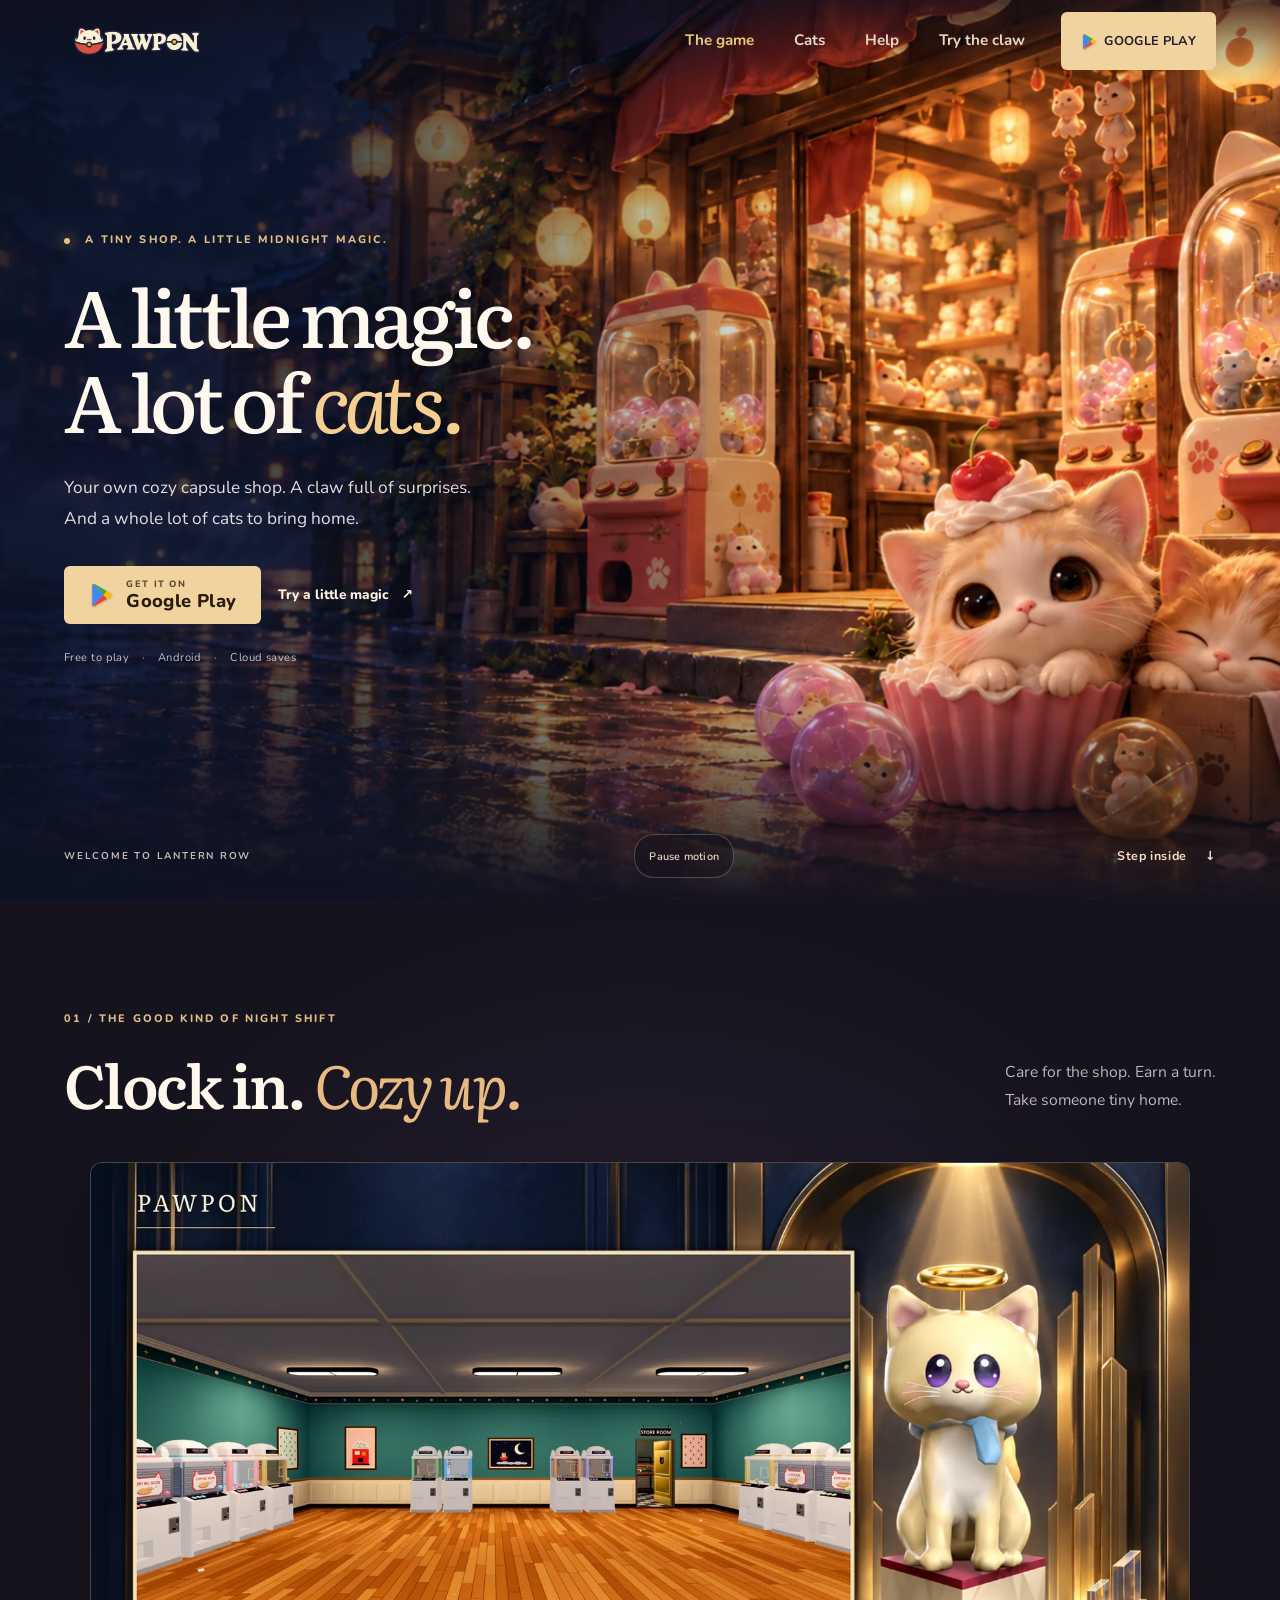
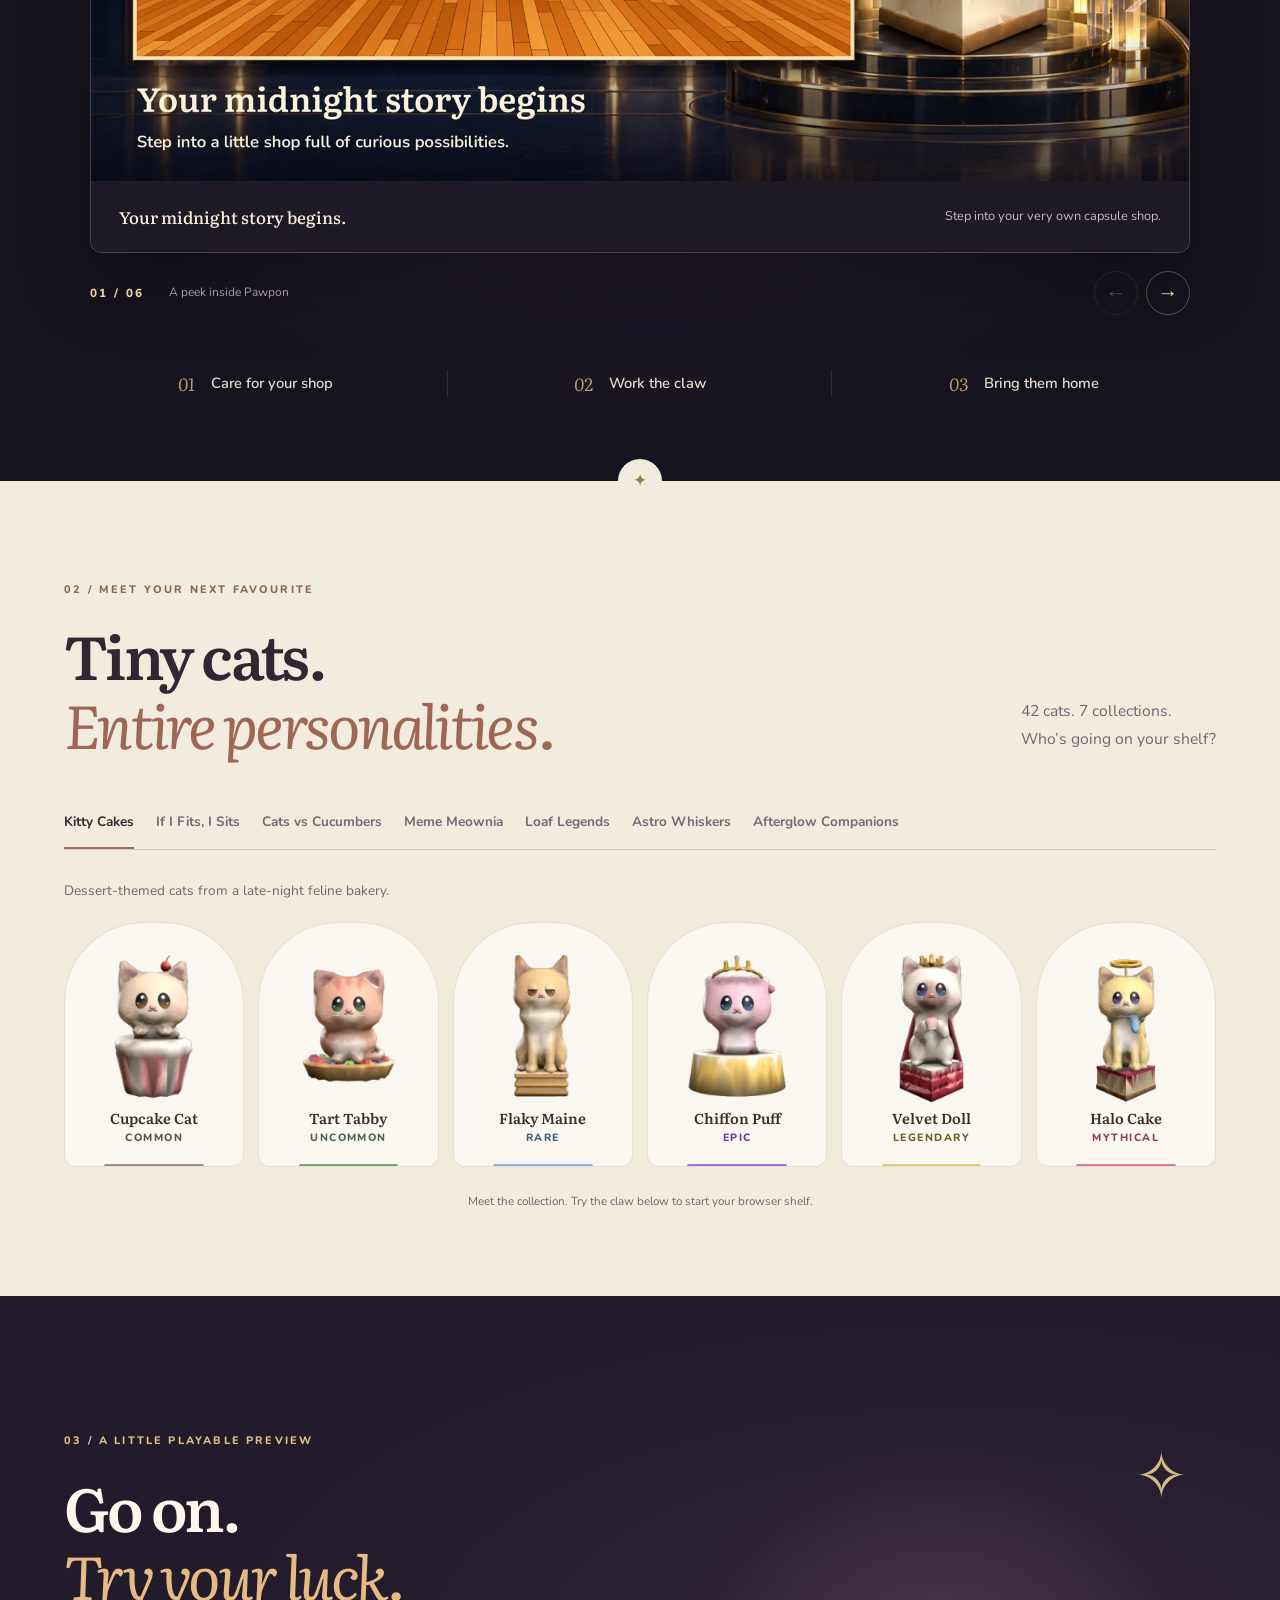
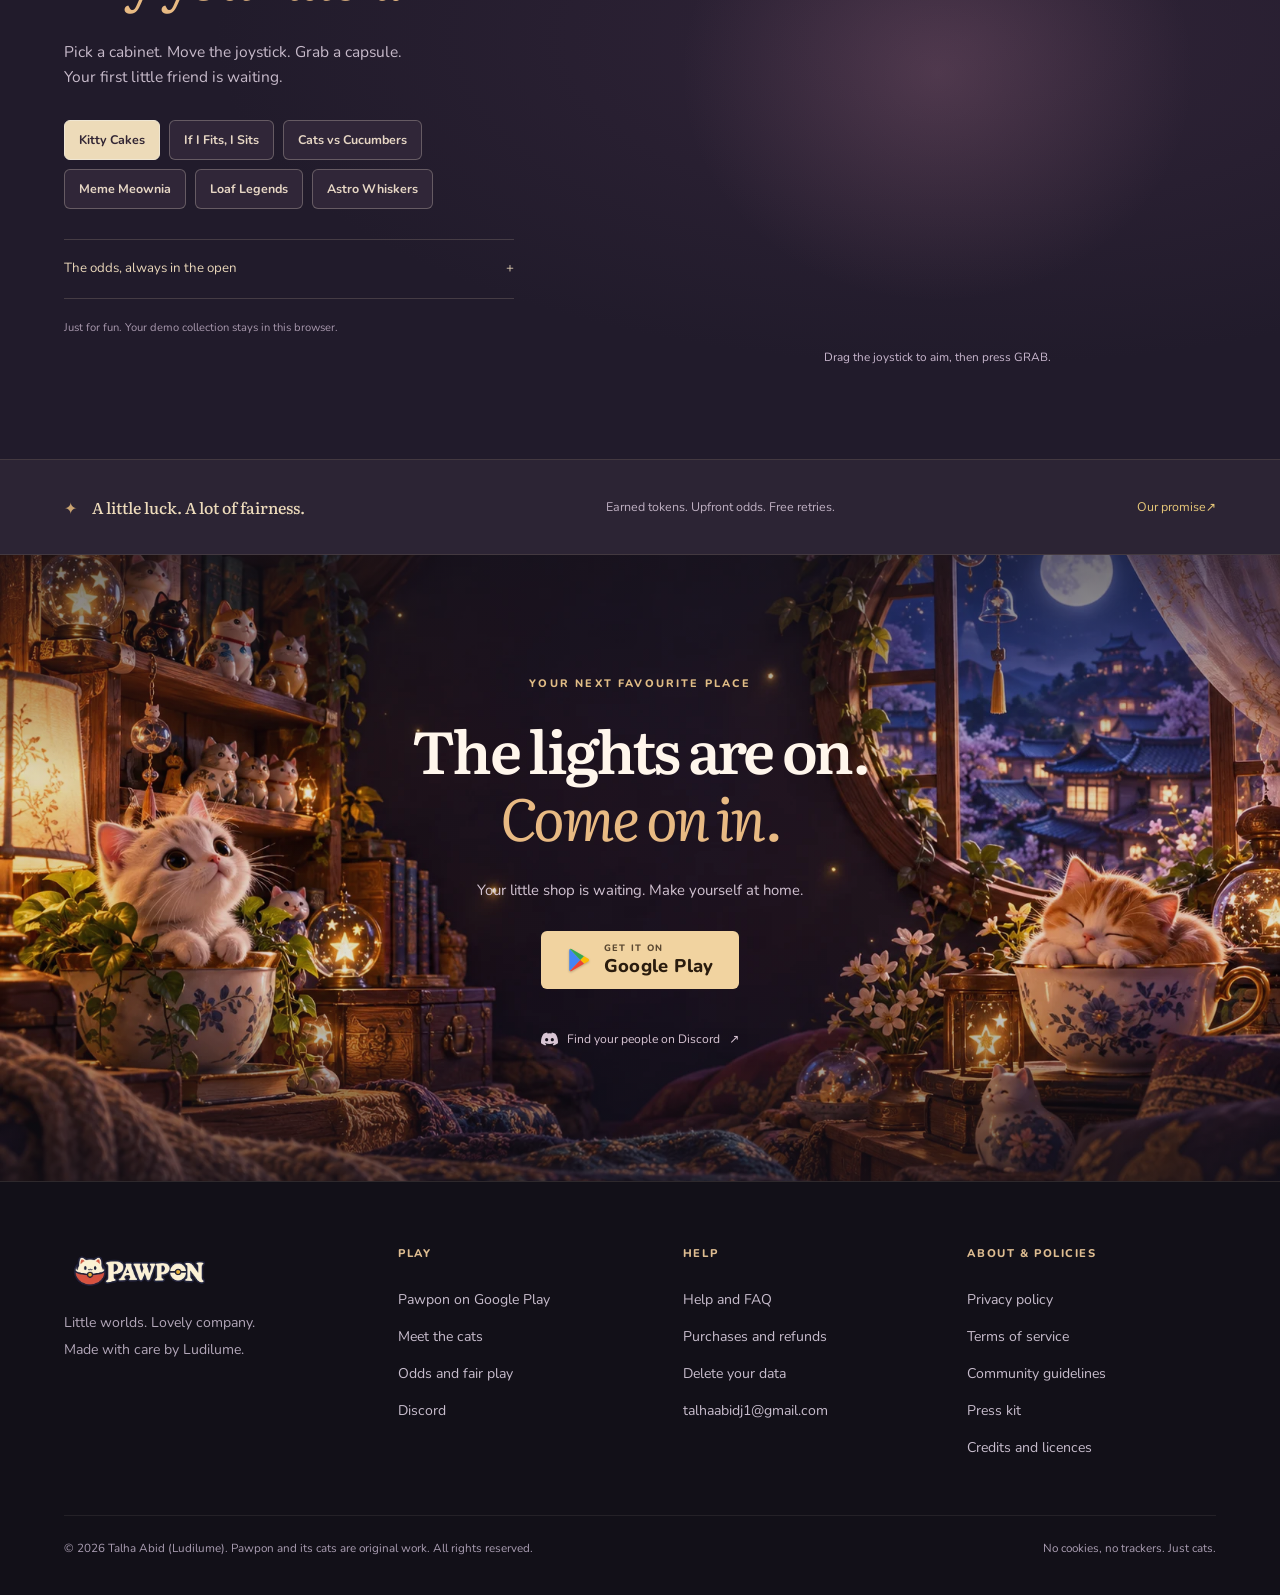
==== commit 9e94a63e: "Mobile density pass: 40px section rhythm, compact footer, tighter document pages" ====
--- a/index.html
+++ b/index.html
@@ -25,15 +25,15 @@
 <meta name="twitter:title" content="Pawpon · Every turn brings someone home">
 <meta name="twitter:description" content="Work the night shift at a tiny capsule-toy shop, work the claw machines and fill your shelves with collectible cats. Real odds before every pull. Free on Android.">
 <meta name="twitter:image" content="https://talhaabidj.github.io/assets/img/campaign/lantern-row-claw-social.jpg">
-<link rel="icon" href="/favicon.ico?v=20261003a" sizes="48x48">
-<link rel="icon" href="/favicon-32.png?v=20261003a" type="image/png" sizes="32x32">
-<link rel="apple-touch-icon" href="/apple-touch-icon.png?v=20261003a">
+<link rel="icon" href="/favicon.ico?v=20261003b" sizes="48x48">
+<link rel="icon" href="/favicon-32.png?v=20261003b" type="image/png" sizes="32x32">
+<link rel="apple-touch-icon" href="/apple-touch-icon.png?v=20261003b">
 <link rel="manifest" href="/site.webmanifest">
 <link rel="preload" href="/assets/fonts/Literata-Variable.woff2" as="font" type="font/woff2" crossorigin>
 <link rel="preload" href="/assets/fonts/Nunito-Variable.woff2" as="font" type="font/woff2" crossorigin>
-<link rel="stylesheet" href="/assets/css/site.css?v=20261003a">
-<link rel="stylesheet" href="/assets/css/landing.css?v=20261003a">
-<link rel="stylesheet" href="/assets/css/pages.css?v=20261003a">
+<link rel="stylesheet" href="/assets/css/site.css?v=20261003b">
+<link rel="stylesheet" href="/assets/css/landing.css?v=20261003b">
+<link rel="stylesheet" href="/assets/css/pages.css?v=20261003b">
 <script type="application/ld+json">{"@context":"https://schema.org","@graph":[{"@type":"WebSite","@id":"https://talhaabidj.github.io/#website","url":"https://talhaabidj.github.io/","name":"Pawpon","inLanguage":"en","publisher":{"@id":"https://talhaabidj.github.io/#studio"}},{"@type":"Organization","@id":"https://talhaabidj.github.io/#studio","name":"Ludilume","url":"https://talhaabidj.github.io/","email":"talhaabidj1@gmail.com","logo":"https://talhaabidj.github.io/assets/img/icon-512.png","founder":{"@id":"https://talhaabidj.github.io/#developer"},"sameAs":["https://play.google.com/store/apps/developer?id=Ludilume"]},{"@type":"Person","@id":"https://talhaabidj.github.io/#developer","name":"Talha Abid","worksFor":{"@id":"https://talhaabidj.github.io/#studio"},"sameAs":["https://github.com/talhaabidj"]},{"@type":"WebPage","@id":"https://talhaabidj.github.io/#webpage","url":"https://talhaabidj.github.io/","name":"Pawpon: a cozy cat capsule shop game for Android","description":"Work the night shift at a tiny capsule-toy shop, work the claw machines and fill your shelves with collectible cats. Real odds before every pull. Free on Android.","isPartOf":{"@id":"https://talhaabidj.github.io/#website"},"inLanguage":"en","dateModified":"2026-10-02"},{"@type":["VideoGame","MobileApplication"],"@id":"https://talhaabidj.github.io/#game","name":"Pawpon","alternateName":"Pawpon: Cat Capsule Shop","url":"https://talhaabidj.github.io/","description":"Work the night shift at a tiny capsule-toy shop, work the claw machines and fill your shelves with collectible cats. Real odds before every pull. Free on Android.","image":"https://talhaabidj.github.io/assets/img/campaign/lantern-row-claw-social.jpg","screenshot":["https://talhaabidj.github.io/assets/img/shots/01-your-midnight-story-1600.webp","https://talhaabidj.github.io/assets/img/shots/02-small-capsules-1600.webp","https://talhaabidj.github.io/assets/img/shots/03-every-cat-1600.webp","https://talhaabidj.github.io/assets/img/shots/04-little-care-1600.webp","https://talhaabidj.github.io/assets/img/shots/05-after-hours-1600.webp","https://talhaabidj.github.io/assets/img/shots/06-bring-them-home-1600.webp"],"genre":["Simulation","Casual","Collecting"],"gamePlatform":"Android","operatingSystem":"Android 7.0 or later","applicationCategory":"GameApplication","playMode":"SinglePlayer","softwareVersion":"1.1.2","dateModified":"2026-10-02","author":{"@id":"https://talhaabidj.github.io/#developer"},"publisher":{"@id":"https://talhaabidj.github.io/#studio"},"installUrl":"https://play.google.com/store/apps/details?id=com.pawpon","sameAs":["https://play.google.com/store/apps/details?id=com.pawpon"],"offers":{"@type":"Offer","price":"0","priceCurrency":"USD","availability":"https://schema.org/InStock"},"inLanguage":"en"}]}</script>
 </head>
 <body class="page-home">
@@ -81,22 +81,22 @@
     </div>
     <div class="gallery-shell">
       <div class="game-gallery" tabindex="0" aria-label="Explore six scenes from Pawpon"><figure class="game-slide" id="scene-1" aria-label="1 of 6">
-<img src="/assets/img/shots/01-your-midnight-story-1600.webp?v=20261003a" srcset="/assets/img/shots/01-your-midnight-story-800.webp?v=20261003a 800w, /assets/img/shots/01-your-midnight-story-1600.webp?v=20261003a 1600w" sizes="(max-width: 700px) 90vw, 1040px" width="1600" height="900" loading="lazy" decoding="async" alt="Your midnight story begins. Step into your very own capsule shop.">
+<img src="/assets/img/shots/01-your-midnight-story-1600.webp?v=20261003b" srcset="/assets/img/shots/01-your-midnight-story-800.webp?v=20261003b 800w, /assets/img/shots/01-your-midnight-story-1600.webp?v=20261003b 1600w" sizes="(max-width: 700px) 90vw, 1040px" width="1600" height="900" loading="lazy" decoding="async" alt="Your midnight story begins. Step into your very own capsule shop.">
 <figcaption><strong>Your midnight story begins.</strong><span>Step into your very own capsule shop.</span></figcaption></figure>
 <figure class="game-slide" id="scene-2" aria-label="2 of 6">
-<img src="/assets/img/shots/02-small-capsules-1600.webp?v=20261003a" srcset="/assets/img/shots/02-small-capsules-800.webp?v=20261003a 800w, /assets/img/shots/02-small-capsules-1600.webp?v=20261003a 1600w" sizes="(max-width: 700px) 90vw, 1040px" width="1600" height="900" loading="lazy" decoding="async" alt="Small capsules. New friends. Work the claw. Meet your next favourite.">
+<img src="/assets/img/shots/02-small-capsules-1600.webp?v=20261003b" srcset="/assets/img/shots/02-small-capsules-800.webp?v=20261003b 800w, /assets/img/shots/02-small-capsules-1600.webp?v=20261003b 1600w" sizes="(max-width: 700px) 90vw, 1040px" width="1600" height="900" loading="lazy" decoding="async" alt="Small capsules. New friends. Work the claw. Meet your next favourite.">
 <figcaption><strong>Small capsules. New friends.</strong><span>Work the claw. Meet your next favourite.</span></figcaption></figure>
 <figure class="game-slide" id="scene-3" aria-label="3 of 6">
-<img src="/assets/img/shots/03-every-cat-1600.webp?v=20261003a" srcset="/assets/img/shots/03-every-cat-800.webp?v=20261003a 800w, /assets/img/shots/03-every-cat-1600.webp?v=20261003a 1600w" sizes="(max-width: 700px) 90vw, 1040px" width="1600" height="900" loading="lazy" decoding="async" alt="Every cat has a story. Fill your Catbook, one little discovery at a time.">
+<img src="/assets/img/shots/03-every-cat-1600.webp?v=20261003b" srcset="/assets/img/shots/03-every-cat-800.webp?v=20261003b 800w, /assets/img/shots/03-every-cat-1600.webp?v=20261003b 1600w" sizes="(max-width: 700px) 90vw, 1040px" width="1600" height="900" loading="lazy" decoding="async" alt="Every cat has a story. Fill your Catbook, one little discovery at a time.">
 <figcaption><strong>Every cat has a story.</strong><span>Fill your Catbook, one little discovery at a time.</span></figcaption></figure>
 <figure class="game-slide" id="scene-4" aria-label="4 of 6">
-<img src="/assets/img/shots/04-little-care-1600.webp?v=20261003a" srcset="/assets/img/shots/04-little-care-800.webp?v=20261003a 800w, /assets/img/shots/04-little-care-1600.webp?v=20261003a 1600w" sizes="(max-width: 700px) 90vw, 1040px" width="1600" height="900" loading="lazy" decoding="async" alt="A little care goes a long way. Clean, restock and earn your next turn.">
+<img src="/assets/img/shots/04-little-care-1600.webp?v=20261003b" srcset="/assets/img/shots/04-little-care-800.webp?v=20261003b 800w, /assets/img/shots/04-little-care-1600.webp?v=20261003b 1600w" sizes="(max-width: 700px) 90vw, 1040px" width="1600" height="900" loading="lazy" decoding="async" alt="A little care goes a long way. Clean, restock and earn your next turn.">
 <figcaption><strong>A little care goes a long way.</strong><span>Clean, restock and earn your next turn.</span></figcaption></figure>
 <figure class="game-slide" id="scene-5" aria-label="5 of 6">
-<img src="/assets/img/shots/05-after-hours-1600.webp?v=20261003a" srcset="/assets/img/shots/05-after-hours-800.webp?v=20261003a 800w, /assets/img/shots/05-after-hours-1600.webp?v=20261003a 1600w" sizes="(max-width: 700px) 90vw, 1040px" width="1600" height="900" loading="lazy" decoding="async" alt="Make yourself at home. A quiet corner for you and your collection.">
+<img src="/assets/img/shots/05-after-hours-1600.webp?v=20261003b" srcset="/assets/img/shots/05-after-hours-800.webp?v=20261003b 800w, /assets/img/shots/05-after-hours-1600.webp?v=20261003b 1600w" sizes="(max-width: 700px) 90vw, 1040px" width="1600" height="900" loading="lazy" decoding="async" alt="Make yourself at home. A quiet corner for you and your collection.">
 <figcaption><strong>Make yourself at home.</strong><span>A quiet corner for you and your collection.</span></figcaption></figure>
 <figure class="game-slide" id="scene-6" aria-label="6 of 6">
-<img src="/assets/img/shots/06-bring-them-home-1600.webp?v=20261003a" srcset="/assets/img/shots/06-bring-them-home-800.webp?v=20261003a 800w, /assets/img/shots/06-bring-them-home-1600.webp?v=20261003a 1600w" sizes="(max-width: 700px) 90vw, 1040px" width="1600" height="900" loading="lazy" decoding="async" alt="There’s always room for one more. Give your favourites a place on your shelf.">
+<img src="/assets/img/shots/06-bring-them-home-1600.webp?v=20261003b" srcset="/assets/img/shots/06-bring-them-home-800.webp?v=20261003b 800w, /assets/img/shots/06-bring-them-home-1600.webp?v=20261003b 1600w" sizes="(max-width: 700px) 90vw, 1040px" width="1600" height="900" loading="lazy" decoding="async" alt="There’s always room for one more. Give your favourites a place on your shelf.">
 <figcaption><strong>There’s always room for one more.</strong><span>Give your favourites a place on your shelf.</span></figcaption></figure></div>
       <div class="gallery-toolbar"><span class="gallery-count" aria-live="polite">01 / 06</span><span class="gallery-hint">A peek inside Pawpon</span><div class="gallery-controls"><button type="button" class="gallery-prev" aria-label="Previous screenshot">←</button><button type="button" class="gallery-next" aria-label="Next screenshot">→</button></div></div>
     </div>
@@ -152,7 +152,7 @@
 <div class="reveal" role="dialog" aria-modal="true" aria-labelledby="reveal-name" aria-hidden="true">
   <div class="reveal-card glass">
     <p class="eyebrow new-flag" hidden>New to your shelf</p>
-    <img src="/assets/img/cats/kitty-cupcake-cat.webp?v=20261003a" width="200" height="200" alt="">
+    <img src="/assets/img/cats/kitty-cupcake-cat.webp?v=20261003b" width="200" height="200" alt="">
     <p class="set"></p>
     <h3 id="reveal-name">Cupcake Cat</h3>
     <p class="rarity-tag"></p>
@@ -172,7 +172,7 @@
     <a class="community-link" href="https://discord.gg/V4qutb4YAA" rel="noopener"><svg class="discord-logo" viewBox="0 0 127.14 96.36" aria-hidden="true"><path fill="currentColor" d="M107.7 8.07A105.15 105.15 0 0 0 81.47 0a72.06 72.06 0 0 0-3.36 6.83 97.68 97.68 0 0 0-29.11 0A72.37 72.37 0 0 0 45.64 0a105.89 105.89 0 0 0-26.25 8.09C2.79 32.65-1.71 56.6.54 80.21a105.73 105.73 0 0 0 32.17 16.15 77.7 77.7 0 0 0 6.89-11.11 68.42 68.42 0 0 1-10.85-5.18c.91-.66 1.8-1.34 2.66-2a75.57 75.57 0 0 0 64.32 0c.87.71 1.76 1.39 2.66 2a68.68 68.68 0 0 1-10.87 5.19 77 77 0 0 0 6.89 11.1 105.25 105.25 0 0 0 32.19-16.14c2.64-27.38-4.51-51.11-18.9-72.15ZM42.45 65.69C36.18 65.69 31 60 31 53s5-12.74 11.43-12.74S54 46 53.89 53s-5.05 12.69-11.44 12.69Zm42.24 0C78.41 65.69 73.25 60 73.25 53s5-12.74 11.44-12.74S96.23 46 96.12 53s-5.04 12.69-11.43 12.69Z"/></svg> Find your people on Discord <span aria-hidden="true">↗</span></a>
   </div>
 </section>
-<script type="application/json" id="game-data">{"v":"20261003a","rarities":["common","uncommon","rare","epic","legendary","mythical"],"machines":[{"id":"machine-neko","name":"Kitty Cakes","setId":"kitty-cakes","accentHue":18.0,"cats":{"common":"Cupcake Cat","uncommon":"Tart Tabby","rare":"Flaky Maine","epic":"Chiffon Puff","legendary":"Velvet Doll","mythical":"Halo Cake"},"clean":{"common":0.5317674479122471,"uncommon":0.2941692265046473,"rare":0.11766769060185893,"epic":0.04344653191453252,"legendary":0.01045432174193439,"mythical":0.0024947813247797974},"timeLocked":[]},{"id":"machine-train","name":"If I Fits, I Sits","setId":"if-i-fits-i-sits","accentHue":87.4,"cats":{"common":"Box Bun","uncommon":"Basket Bun","rare":"Pot Puss","epic":"Bowl Bean","legendary":"Kettle Kit","mythical":"Quantum Kit"},"clean":{"common":0.5349182763744428,"uncommon":0.30906389301634474,"rare":0.10104011887072809,"epic":0.040416047548291235,"legendary":0.011233283803863297,"mythical":0.0033283803863298667},"timeLocked":[]},{"id":"machine-moon","name":"Cats vs Cucumbers","setId":"cats-vs-cucumbers","accentHue":151.8,"cats":{"common":"Cuke Fright","uncommon":"Cuke Chomp","rare":"Cuke Buddy","epic":"Cuke Spa Cat","legendary":"Cuke Rider","mythical":"Cukitty"},"clean":{"common":0.5259336751902223,"uncommon":0.2858335191251208,"rare":0.1263384154533034,"epic":0.04664803032121971,"legendary":0.011884957725222522,"mythical":0.0033614021849114207},"timeLocked":[]},{"id":"machine-pixel","name":"Meme Meownia","setId":"cat-memes","accentHue":247.4,"cats":{"common":"Key Masher","uncommon":"Sir Frowns","rare":"Ceiling Pal","epic":"Prism Tail","legendary":"Stretchy","mythical":"Last Meme"},"clean":{"common":0.5313688786909002,"uncommon":0.3019141356198297,"rare":0.1026508061107421,"epic":0.04589094861421411,"legendary":0.013525753275768371,"mythical":0.004649477688545378},"timeLocked":[]},{"id":"machine-mix-a","name":"Loaf Legends","setId":"midnight-zoomies","accentHue":52.4,"cats":{"common":"Plain Loaf","uncommon":"Baguette","rare":"Cinna Swirl","epic":"Focaccia","legendary":"Brioche","mythical":"Everloaf"},"clean":{"common":0.5752085130859937,"uncommon":0.2991084268047167,"rare":0.08340523439746908,"epic":0.03221167673281564,"legendary":0.00805291918320391,"mythical":0.0020132297958009777},"timeLocked":[]},{"id":"machine-mix-b","name":"Astro Whiskers","setId":"cosmic-cat-club","accentHue":287.8,"cats":{"common":"Stardust","uncommon":"Orbit Tabby","rare":"Nebula Paws","epic":"Comet Chaser","legendary":"Nova Sphynx","mythical":"Void Empress"},"clean":{"common":0.5006418485237484,"uncommon":0.29525032092426184,"rare":0.11553273427471115,"epic":0.06161745827984595,"legendary":0.026957637997432605,"mythical":0.0},"timeLocked":["Void Empress"]}],"sets":[{"id":"kitty-cakes","name":"Kitty Cakes","theme":"Dessert-themed cats from a late-night feline bakery","postcard":"The bakery on the corner kept a saucer by the oven all winter. Now you know why the frosting cats always smell of vanilla.","premium":false,"accentHue":18.0,"cats":[{"id":"kitty-cupcake-cat","name":"Cupcake Cat","rarity":"common","flavor":"A tiny frosting kitten that always smells like vanilla.","timeLocked":false},{"id":"kitty-tart-tabby","name":"Tart Tabby","rarity":"uncommon","flavor":"A buttery tart cat with caramel stripes.","timeLocked":false},{"id":"kitty-mille-feuille","name":"Flaky Maine","rarity":"rare","flavor":"Layered pastry fur with perfect flaky ears.","timeLocked":false},{"id":"kitty-chiffon-whiskers","name":"Chiffon Puff","rarity":"epic","flavor":"Soft as cloud cake, sharp as cat reflexes.","timeLocked":false},{"id":"kitty-royal-velvet","name":"Velvet Doll","rarity":"legendary","flavor":"A regal dessert-cat served only on moonlit nights.","timeLocked":false},{"id":"kitty-celestial-cheesecake","name":"Halo Cake","rarity":"mythical","flavor":"A cosmic pastry spirit that appears once the shop is silent.","timeLocked":false}]},{"id":"if-i-fits-i-sits","name":"If I Fits, I Sits","theme":"The ancient law of cats: any container, however unlikely, is a seat","postcard":"Nobody on that street ever threw a box away. They left them out, open, like invitations.","premium":false,"accentHue":87.4,"cats":[{"id":"fits-cardboard-box","name":"Box Bun","rarity":"common","flavor":"The box said fragile. The box was correct: do not disturb.","timeLocked":false},{"id":"fits-basket","name":"Basket Bun","rarity":"uncommon","flavor":"The laundry has been evicted. The basket has a new purpose now.","timeLocked":false},{"id":"fits-plant-pot","name":"Pot Puss","rarity":"rare","flavor":"Waters itself with sunbeams. Botanically, probably a succulent.","timeLocked":false},{"id":"fits-glass-bowl","name":"Bowl Bean","rarity":"epic","flavor":"Liquid confirmed: given a bowl, the cat takes its shape.","timeLocked":false},{"id":"fits-tea-kettle","name":"Kettle Kit","rarity":"legendary","flavor":"Hums one soft note before the steam arrives. Do not brew.","timeLocked":false},{"id":"fits-quantum-crate","name":"Quantum Kit","rarity":"mythical","flavor":"Simultaneously inside and outside the crate until you look.","timeLocked":false}]},{"id":"cats-vs-cucumbers","name":"Cats vs Cucumbers","theme":"The eternal standoff between felines and the most suspicious vegetable","postcard":"The greengrocer swore he was being robbed nightly. He was, but only of dignity.","premium":false,"accentHue":151.8,"cats":[{"id":"cucumber-lounge","name":"Cuke Fright","rarity":"common","flavor":"Vertical takeoff achieved. The cucumber remains at large.","timeLocked":false},{"id":"cucumber-sniffer","name":"Cuke Chomp","rarity":"uncommon","flavor":"Fear is temporary. Crunch is forever.","timeLocked":false},{"id":"cucumber-side-eye","name":"Cuke Buddy","rarity":"rare","flavor":"Peace was negotiated. The cucumber is a friend now.","timeLocked":false},{"id":"cucumber-terrified","name":"Cuke Spa Cat","rarity":"epic","flavor":"Two slices over the eyes. The feud pauses for self-care.","timeLocked":false},{"id":"cucumber-rider","name":"Cuke Rider","rarity":"legendary","flavor":"The steed was chosen precisely because it cannot be trusted.","timeLocked":false},{"id":"cucumber-hybrid","name":"Cukitty","rarity":"mythical","flavor":"The war ended the only way it could: they became one.","timeLocked":false}]},{"id":"cat-memes","name":"Meme Meownia","theme":"Legends of the internet age, immortalized in capsule form","postcard":"Ask anyone on that street and the stories get taller. A cat that rode the last tram. A cat that answered a phone. I wrote them down anyway.","premium":false,"accentHue":247.4,"cats":[{"id":"meme-keyboard","name":"Key Masher","rarity":"common","flavor":"Struts across the keys at the exact moment of your deadline.","timeLocked":false},{"id":"meme-grumpy","name":"Sir Frowns","rarity":"uncommon","flavor":"Has reviewed your offering of affection. Rating: fine, I guess.","timeLocked":false},{"id":"meme-ceiling","name":"Ceiling Pal","rarity":"rare","flavor":"Watches everything from above. Sees all snacks before you do.","timeLocked":false},{"id":"meme-nyan","name":"Prism Tail","rarity":"epic","flavor":"Leaves a seven-color streak on every midnight lap of the shop.","timeLocked":false},{"id":"meme-longcat","name":"Stretchy","rarity":"legendary","flavor":"Scientists measured once. The tape ran out before the cat did.","timeLocked":false},{"id":"meme-overlord","name":"Last Meme","rarity":"mythical","flavor":"Old as the first cat picture, fresh as tomorrow's repost.","timeLocked":false}]},{"id":"midnight-zoomies","name":"Loaf Legends","theme":"Perfect bread-pose champions, tucked paws and all","postcard":"Every bench on the row had one loaf on it by four in the afternoon. The benches were warm. That was the whole reason.","premium":false,"accentHue":52.4,"cats":[{"id":"zoomies-sofa-sprint","name":"Plain Loaf","rarity":"common","flavor":"Paws tucked, tail wrapped, form flawless. The judges weep.","timeLocked":false},{"id":"zoomies-curtain-climber","name":"Baguette","rarity":"uncommon","flavor":"Long, golden, and best found resting on a sunny windowsill.","timeLocked":false},{"id":"zoomies-hallway-drift","name":"Cinna Swirl","rarity":"rare","flavor":"Curled one full turn past a loaf into something sweeter.","timeLocked":false},{"id":"zoomies-fridge-parkour","name":"Focaccia","rarity":"epic","flavor":"Extra airy, lightly dimpled where you dared to boop.","timeLocked":false},{"id":"zoomies-sonic","name":"Brioche","rarity":"legendary","flavor":"So rich and perfectly risen it is technically patisserie.","timeLocked":false},{"id":"zoomies-timewarp","name":"Everloaf","rarity":"mythical","flavor":"Has held the pose since before recorded breakfast.","timeLocked":false}]},{"id":"cosmic-cat-club","name":"Astro Whiskers","theme":"Spacefaring cats, stellar hunters, and void royalty","postcard":"The observatory let the strays in on cold nights. Someone up there decided that counted as astronomy.","premium":false,"accentHue":287.8,"cats":[{"id":"cosmic-stardust","name":"Stardust","rarity":"common","flavor":"A neighborhood cat carrying a tiny galaxy trail.","timeLocked":false},{"id":"cosmic-orbit","name":"Orbit Tabby","rarity":"uncommon","flavor":"Circles your desk lamp like a miniature moon.","timeLocked":false},{"id":"cosmic-nebula","name":"Nebula Paws","rarity":"rare","flavor":"Jumps through dust clouds of neon starlight.","timeLocked":false},{"id":"cosmic-comet","name":"Comet Chaser","rarity":"epic","flavor":"Treats comets like laser pointers.","timeLocked":false},{"id":"cosmic-supernova","name":"Nova Sphynx","rarity":"legendary","flavor":"Radiates enough heat to warm the whole shop.","timeLocked":false},{"id":"cosmic-void-empress","name":"Void Empress","rarity":"mythical","flavor":"A silent sovereign from the edge of space.","timeLocked":true}]},{"id":"afterglow-companions","name":"Afterglow Companions","theme":"Six gentle regulars who keep the supporter lamplight company","postcard":"","premium":true,"accentHue":null,"cats":[{"id":"afterglow-aurora","name":"Aurora","rarity":"common","flavor":"First light of the shift, curled up before the lamps come on.","timeLocked":false},{"id":"afterglow-cinder","name":"Cinder","rarity":"uncommon","flavor":"Sleeps closest to the heater and smells faintly of toast.","timeLocked":false},{"id":"afterglow-luma","name":"Luma","rarity":"rare","flavor":"Glows a little when the room is kind. The room is usually kind.","timeLocked":false},{"id":"afterglow-morrow","name":"Morrow","rarity":"epic","flavor":"Always watching the door for tomorrow to arrive early.","timeLocked":false},{"id":"afterglow-serein","name":"Serein","rarity":"legendary","flavor":"Named for rain that falls from a clear evening sky.","timeLocked":false},{"id":"afterglow-wick","name":"Wick","rarity":"mythical","flavor":"Keeps the last candle company until the morning takes over.","timeLocked":false}]}],"fumble":{"chanceByRarity":{"common":0.0,"uncommon":0.0,"rare":0.15,"epic":0.25,"legendary":0.35,"mythical":0.45},"attemptFalloff":0.5,"guaranteedAttempt":3}}</script>
+<script type="application/json" id="game-data">{"v":"20261003b","rarities":["common","uncommon","rare","epic","legendary","mythical"],"machines":[{"id":"machine-neko","name":"Kitty Cakes","setId":"kitty-cakes","accentHue":18.0,"cats":{"common":"Cupcake Cat","uncommon":"Tart Tabby","rare":"Flaky Maine","epic":"Chiffon Puff","legendary":"Velvet Doll","mythical":"Halo Cake"},"clean":{"common":0.5317674479122471,"uncommon":0.2941692265046473,"rare":0.11766769060185893,"epic":0.04344653191453252,"legendary":0.01045432174193439,"mythical":0.0024947813247797974},"timeLocked":[]},{"id":"machine-train","name":"If I Fits, I Sits","setId":"if-i-fits-i-sits","accentHue":87.4,"cats":{"common":"Box Bun","uncommon":"Basket Bun","rare":"Pot Puss","epic":"Bowl Bean","legendary":"Kettle Kit","mythical":"Quantum Kit"},"clean":{"common":0.5349182763744428,"uncommon":0.30906389301634474,"rare":0.10104011887072809,"epic":0.040416047548291235,"legendary":0.011233283803863297,"mythical":0.0033283803863298667},"timeLocked":[]},{"id":"machine-moon","name":"Cats vs Cucumbers","setId":"cats-vs-cucumbers","accentHue":151.8,"cats":{"common":"Cuke Fright","uncommon":"Cuke Chomp","rare":"Cuke Buddy","epic":"Cuke Spa Cat","legendary":"Cuke Rider","mythical":"Cukitty"},"clean":{"common":0.5259336751902223,"uncommon":0.2858335191251208,"rare":0.1263384154533034,"epic":0.04664803032121971,"legendary":0.011884957725222522,"mythical":0.0033614021849114207},"timeLocked":[]},{"id":"machine-pixel","name":"Meme Meownia","setId":"cat-memes","accentHue":247.4,"cats":{"common":"Key Masher","uncommon":"Sir Frowns","rare":"Ceiling Pal","epic":"Prism Tail","legendary":"Stretchy","mythical":"Last Meme"},"clean":{"common":0.5313688786909002,"uncommon":0.3019141356198297,"rare":0.1026508061107421,"epic":0.04589094861421411,"legendary":0.013525753275768371,"mythical":0.004649477688545378},"timeLocked":[]},{"id":"machine-mix-a","name":"Loaf Legends","setId":"midnight-zoomies","accentHue":52.4,"cats":{"common":"Plain Loaf","uncommon":"Baguette","rare":"Cinna Swirl","epic":"Focaccia","legendary":"Brioche","mythical":"Everloaf"},"clean":{"common":0.5752085130859937,"uncommon":0.2991084268047167,"rare":0.08340523439746908,"epic":0.03221167673281564,"legendary":0.00805291918320391,"mythical":0.0020132297958009777},"timeLocked":[]},{"id":"machine-mix-b","name":"Astro Whiskers","setId":"cosmic-cat-club","accentHue":287.8,"cats":{"common":"Stardust","uncommon":"Orbit Tabby","rare":"Nebula Paws","epic":"Comet Chaser","legendary":"Nova Sphynx","mythical":"Void Empress"},"clean":{"common":0.5006418485237484,"uncommon":0.29525032092426184,"rare":0.11553273427471115,"epic":0.06161745827984595,"legendary":0.026957637997432605,"mythical":0.0},"timeLocked":["Void Empress"]}],"sets":[{"id":"kitty-cakes","name":"Kitty Cakes","theme":"Dessert-themed cats from a late-night feline bakery","postcard":"The bakery on the corner kept a saucer by the oven all winter. Now you know why the frosting cats always smell of vanilla.","premium":false,"accentHue":18.0,"cats":[{"id":"kitty-cupcake-cat","name":"Cupcake Cat","rarity":"common","flavor":"A tiny frosting kitten that always smells like vanilla.","timeLocked":false},{"id":"kitty-tart-tabby","name":"Tart Tabby","rarity":"uncommon","flavor":"A buttery tart cat with caramel stripes.","timeLocked":false},{"id":"kitty-mille-feuille","name":"Flaky Maine","rarity":"rare","flavor":"Layered pastry fur with perfect flaky ears.","timeLocked":false},{"id":"kitty-chiffon-whiskers","name":"Chiffon Puff","rarity":"epic","flavor":"Soft as cloud cake, sharp as cat reflexes.","timeLocked":false},{"id":"kitty-royal-velvet","name":"Velvet Doll","rarity":"legendary","flavor":"A regal dessert-cat served only on moonlit nights.","timeLocked":false},{"id":"kitty-celestial-cheesecake","name":"Halo Cake","rarity":"mythical","flavor":"A cosmic pastry spirit that appears once the shop is silent.","timeLocked":false}]},{"id":"if-i-fits-i-sits","name":"If I Fits, I Sits","theme":"The ancient law of cats: any container, however unlikely, is a seat","postcard":"Nobody on that street ever threw a box away. They left them out, open, like invitations.","premium":false,"accentHue":87.4,"cats":[{"id":"fits-cardboard-box","name":"Box Bun","rarity":"common","flavor":"The box said fragile. The box was correct: do not disturb.","timeLocked":false},{"id":"fits-basket","name":"Basket Bun","rarity":"uncommon","flavor":"The laundry has been evicted. The basket has a new purpose now.","timeLocked":false},{"id":"fits-plant-pot","name":"Pot Puss","rarity":"rare","flavor":"Waters itself with sunbeams. Botanically, probably a succulent.","timeLocked":false},{"id":"fits-glass-bowl","name":"Bowl Bean","rarity":"epic","flavor":"Liquid confirmed: given a bowl, the cat takes its shape.","timeLocked":false},{"id":"fits-tea-kettle","name":"Kettle Kit","rarity":"legendary","flavor":"Hums one soft note before the steam arrives. Do not brew.","timeLocked":false},{"id":"fits-quantum-crate","name":"Quantum Kit","rarity":"mythical","flavor":"Simultaneously inside and outside the crate until you look.","timeLocked":false}]},{"id":"cats-vs-cucumbers","name":"Cats vs Cucumbers","theme":"The eternal standoff between felines and the most suspicious vegetable","postcard":"The greengrocer swore he was being robbed nightly. He was, but only of dignity.","premium":false,"accentHue":151.8,"cats":[{"id":"cucumber-lounge","name":"Cuke Fright","rarity":"common","flavor":"Vertical takeoff achieved. The cucumber remains at large.","timeLocked":false},{"id":"cucumber-sniffer","name":"Cuke Chomp","rarity":"uncommon","flavor":"Fear is temporary. Crunch is forever.","timeLocked":false},{"id":"cucumber-side-eye","name":"Cuke Buddy","rarity":"rare","flavor":"Peace was negotiated. The cucumber is a friend now.","timeLocked":false},{"id":"cucumber-terrified","name":"Cuke Spa Cat","rarity":"epic","flavor":"Two slices over the eyes. The feud pauses for self-care.","timeLocked":false},{"id":"cucumber-rider","name":"Cuke Rider","rarity":"legendary","flavor":"The steed was chosen precisely because it cannot be trusted.","timeLocked":false},{"id":"cucumber-hybrid","name":"Cukitty","rarity":"mythical","flavor":"The war ended the only way it could: they became one.","timeLocked":false}]},{"id":"cat-memes","name":"Meme Meownia","theme":"Legends of the internet age, immortalized in capsule form","postcard":"Ask anyone on that street and the stories get taller. A cat that rode the last tram. A cat that answered a phone. I wrote them down anyway.","premium":false,"accentHue":247.4,"cats":[{"id":"meme-keyboard","name":"Key Masher","rarity":"common","flavor":"Struts across the keys at the exact moment of your deadline.","timeLocked":false},{"id":"meme-grumpy","name":"Sir Frowns","rarity":"uncommon","flavor":"Has reviewed your offering of affection. Rating: fine, I guess.","timeLocked":false},{"id":"meme-ceiling","name":"Ceiling Pal","rarity":"rare","flavor":"Watches everything from above. Sees all snacks before you do.","timeLocked":false},{"id":"meme-nyan","name":"Prism Tail","rarity":"epic","flavor":"Leaves a seven-color streak on every midnight lap of the shop.","timeLocked":false},{"id":"meme-longcat","name":"Stretchy","rarity":"legendary","flavor":"Scientists measured once. The tape ran out before the cat did.","timeLocked":false},{"id":"meme-overlord","name":"Last Meme","rarity":"mythical","flavor":"Old as the first cat picture, fresh as tomorrow's repost.","timeLocked":false}]},{"id":"midnight-zoomies","name":"Loaf Legends","theme":"Perfect bread-pose champions, tucked paws and all","postcard":"Every bench on the row had one loaf on it by four in the afternoon. The benches were warm. That was the whole reason.","premium":false,"accentHue":52.4,"cats":[{"id":"zoomies-sofa-sprint","name":"Plain Loaf","rarity":"common","flavor":"Paws tucked, tail wrapped, form flawless. The judges weep.","timeLocked":false},{"id":"zoomies-curtain-climber","name":"Baguette","rarity":"uncommon","flavor":"Long, golden, and best found resting on a sunny windowsill.","timeLocked":false},{"id":"zoomies-hallway-drift","name":"Cinna Swirl","rarity":"rare","flavor":"Curled one full turn past a loaf into something sweeter.","timeLocked":false},{"id":"zoomies-fridge-parkour","name":"Focaccia","rarity":"epic","flavor":"Extra airy, lightly dimpled where you dared to boop.","timeLocked":false},{"id":"zoomies-sonic","name":"Brioche","rarity":"legendary","flavor":"So rich and perfectly risen it is technically patisserie.","timeLocked":false},{"id":"zoomies-timewarp","name":"Everloaf","rarity":"mythical","flavor":"Has held the pose since before recorded breakfast.","timeLocked":false}]},{"id":"cosmic-cat-club","name":"Astro Whiskers","theme":"Spacefaring cats, stellar hunters, and void royalty","postcard":"The observatory let the strays in on cold nights. Someone up there decided that counted as astronomy.","premium":false,"accentHue":287.8,"cats":[{"id":"cosmic-stardust","name":"Stardust","rarity":"common","flavor":"A neighborhood cat carrying a tiny galaxy trail.","timeLocked":false},{"id":"cosmic-orbit","name":"Orbit Tabby","rarity":"uncommon","flavor":"Circles your desk lamp like a miniature moon.","timeLocked":false},{"id":"cosmic-nebula","name":"Nebula Paws","rarity":"rare","flavor":"Jumps through dust clouds of neon starlight.","timeLocked":false},{"id":"cosmic-comet","name":"Comet Chaser","rarity":"epic","flavor":"Treats comets like laser pointers.","timeLocked":false},{"id":"cosmic-supernova","name":"Nova Sphynx","rarity":"legendary","flavor":"Radiates enough heat to warm the whole shop.","timeLocked":false},{"id":"cosmic-void-empress","name":"Void Empress","rarity":"mythical","flavor":"A silent sovereign from the edge of space.","timeLocked":true}]},{"id":"afterglow-companions","name":"Afterglow Companions","theme":"Six gentle regulars who keep the supporter lamplight company","postcard":"","premium":true,"accentHue":null,"cats":[{"id":"afterglow-aurora","name":"Aurora","rarity":"common","flavor":"First light of the shift, curled up before the lamps come on.","timeLocked":false},{"id":"afterglow-cinder","name":"Cinder","rarity":"uncommon","flavor":"Sleeps closest to the heater and smells faintly of toast.","timeLocked":false},{"id":"afterglow-luma","name":"Luma","rarity":"rare","flavor":"Glows a little when the room is kind. The room is usually kind.","timeLocked":false},{"id":"afterglow-morrow","name":"Morrow","rarity":"epic","flavor":"Always watching the door for tomorrow to arrive early.","timeLocked":false},{"id":"afterglow-serein","name":"Serein","rarity":"legendary","flavor":"Named for rain that falls from a clear evening sky.","timeLocked":false},{"id":"afterglow-wick","name":"Wick","rarity":"mythical","flavor":"Keeps the last candle company until the morning takes over.","timeLocked":false}]}],"fumble":{"chanceByRarity":{"common":0.0,"uncommon":0.0,"rare":0.15,"epic":0.25,"legendary":0.35,"mythical":0.45},"attemptFalloff":0.5,"guaranteedAttempt":3}}</script>
 
 </main>
 <footer class="site-footer">
@@ -217,9 +217,9 @@
     </div>
   </div>
 </footer>
-<script src="/assets/js/site.js?v=20261003a" defer></script>
-<script src="/assets/js/pull.js?v=20261003a" defer></script>
-<script src="/assets/js/campaign.js?v=20261003a" defer></script>
+<script src="/assets/js/site.js?v=20261003b" defer></script>
+<script src="/assets/js/pull.js?v=20261003b" defer></script>
+<script src="/assets/js/campaign.js?v=20261003b" defer></script>
 
 </body>
 </html>
--- a/assets/css/pages.css
+++ b/assets/css/pages.css
@@ -189,3 +189,63 @@
  .page-document .paper { border: 0; padding: 0; }
 }
 .page-document .paper > h2:first-child { margin-top: 0; padding-top: 0; border-top: 0; }
+
+@media (max-width: 700px) {
+ .game-section, .collection-section, .demo-section { padding: 40px 0; }
+ .page-home .kicker { margin-bottom: 12px; }
+ .section-heading { margin-bottom: 20px; }
+ .section-heading > p { margin-top: 10px; }
+ .play-loop { margin-top: 20px; }
+ .collection-section .tabs { margin-top: 20px; }
+ .collection-section .set-intro { margin-bottom: 14px; }
+ .collection-section .cat-card { padding: 12px 6px 16px; border-radius: 64px 64px 10px 10px; }
+ .collection-section .found-count { margin-top: 16px; }
+ .demo-copy .machine-picker { margin: 20px 0; }
+ .demo-details summary { padding: 14px 0; }
+ .demo-footnote { margin-top: 12px; }
+ .demo-section .pull { gap: 20px; }
+ .machine-stage .pull-status { margin-bottom: 0; }
+ .fair-strip { padding: 20px 0; }
+ .fair-strip .wrap { gap: 6px; }
+ .download-inner { padding-block: 56px; }
+ .download-inner > p:not(.kicker) { margin: 16px auto 22px; }
+ .community-link { margin-top: 6px; }
+
+ .site-footer, .page-home .site-footer { padding-top: 40px; }
+ .site-footer .footer-grid, .page-home .footer-grid { grid-template-columns: repeat(2, minmax(0, 1fr)); gap: 22px 18px; }
+ .site-footer .footer-brand { grid-column: 1 / -1; display: flex; align-items: center; gap: 18px; }
+ .site-footer .footer-brand img { width: 112px; margin: 0; flex: none; }
+ .site-footer .footer-brand p { margin: 0; font-size: .8rem; line-height: 1.6; }
+ .site-footer .footer-grid > div:last-child { grid-column: 1 / -1; }
+ .site-footer .footer-grid > div:last-child ul { grid-template-columns: repeat(2, minmax(0, 1fr)); column-gap: 18px; }
+ .site-footer h2 { margin-bottom: 4px; }
+ .site-footer li a { min-height: 40px; padding-block: 9px; }
+ .site-footer .footer-base, .page-home .footer-base { margin-top: 24px; padding-top: 16px; gap: 6px; }
+
+ .guide-hero { min-height: 0; padding: 104px 0 80px; }
+ .guide-hero .crumbs { margin-bottom: 18px; }
+ .guide-hero .eyebrow { margin-bottom: 10px; }
+ .guide-hero h1 { margin-bottom: 14px; }
+ .guide-hero .meta { margin-top: 14px; }
+ .guide-shortcuts { margin-top: -50px; gap: 8px; }
+ .guide-shortcuts a { padding: 12px 52px 12px 16px; }
+ .guide-shortcuts span { margin-bottom: 0; }
+ .guide-shortcuts b { width: 30px; height: 30px; margin-top: -15px; }
+ .page-document .doc-layout { padding-top: 20px; padding-bottom: 32px; gap: 16px; }
+ .page-document .toc { padding: 14px 16px; }
+ .guide-host { gap: 14px; margin-bottom: 12px; padding-bottom: 12px; }
+ .host-capsule { width: 64px; }
+ .guide-host figcaption em { font-size: .8rem; margin-top: 2px; }
+ .page-document .paper { padding: 22px 18px; }
+ .page-document .paper h2, .paper h2 { margin-top: 1.4em; padding-top: 1em; margin-bottom: .45em; }
+ .page-document .paper h3 { margin-top: 1.2em; }
+ .page-document .faq summary { padding: 16px 40px 16px 12px; }
+ .page-document .contact-cards { margin-block: 16px; gap: 10px; }
+ .page-document .contact-card { padding: 18px; }
+ .page-document .steps-list li { padding: 16px 0; }
+ .guide-outro { padding: 40px 0; }
+ .guide-outro .wrap { gap: 18px; }
+
+ .guide-lost { min-height: 0; padding: 40px 0; }
+ .guide-lost .lost-cat { width: 128px; height: 128px; margin-bottom: 14px; }
+}
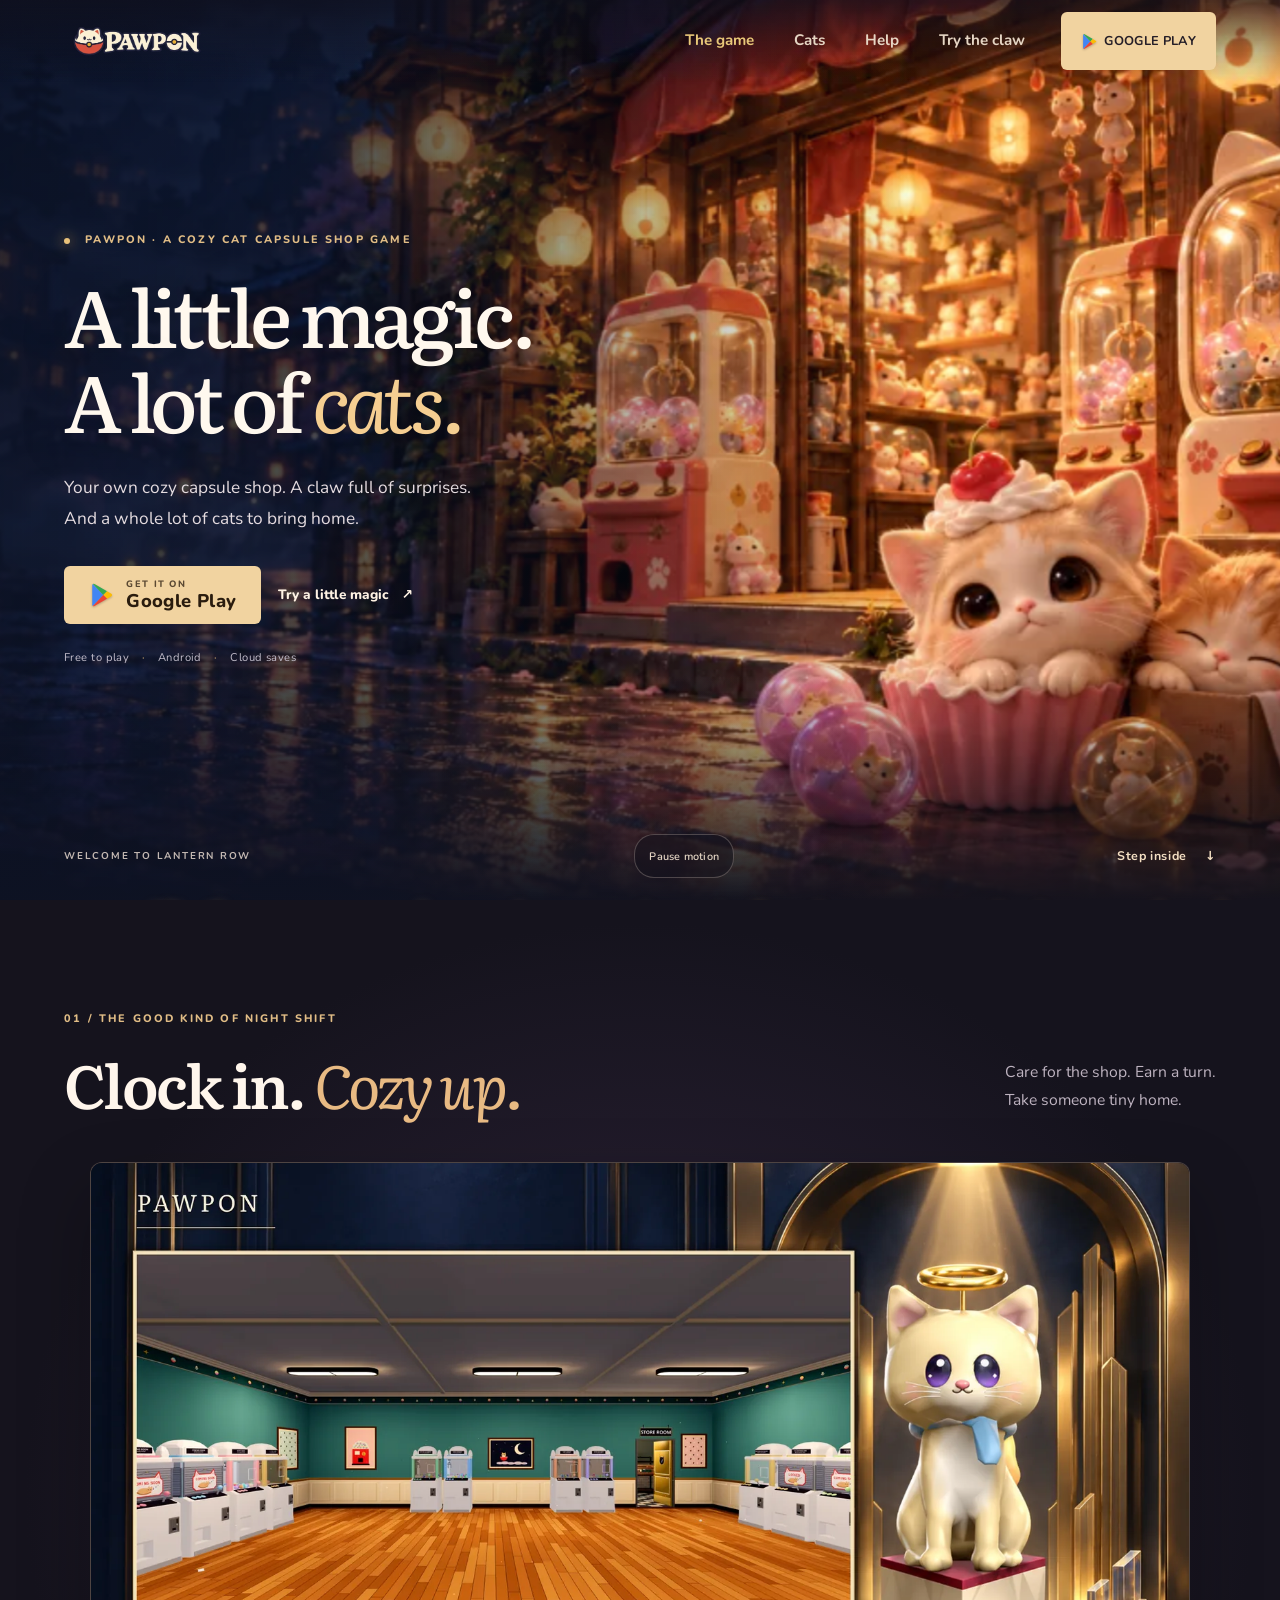
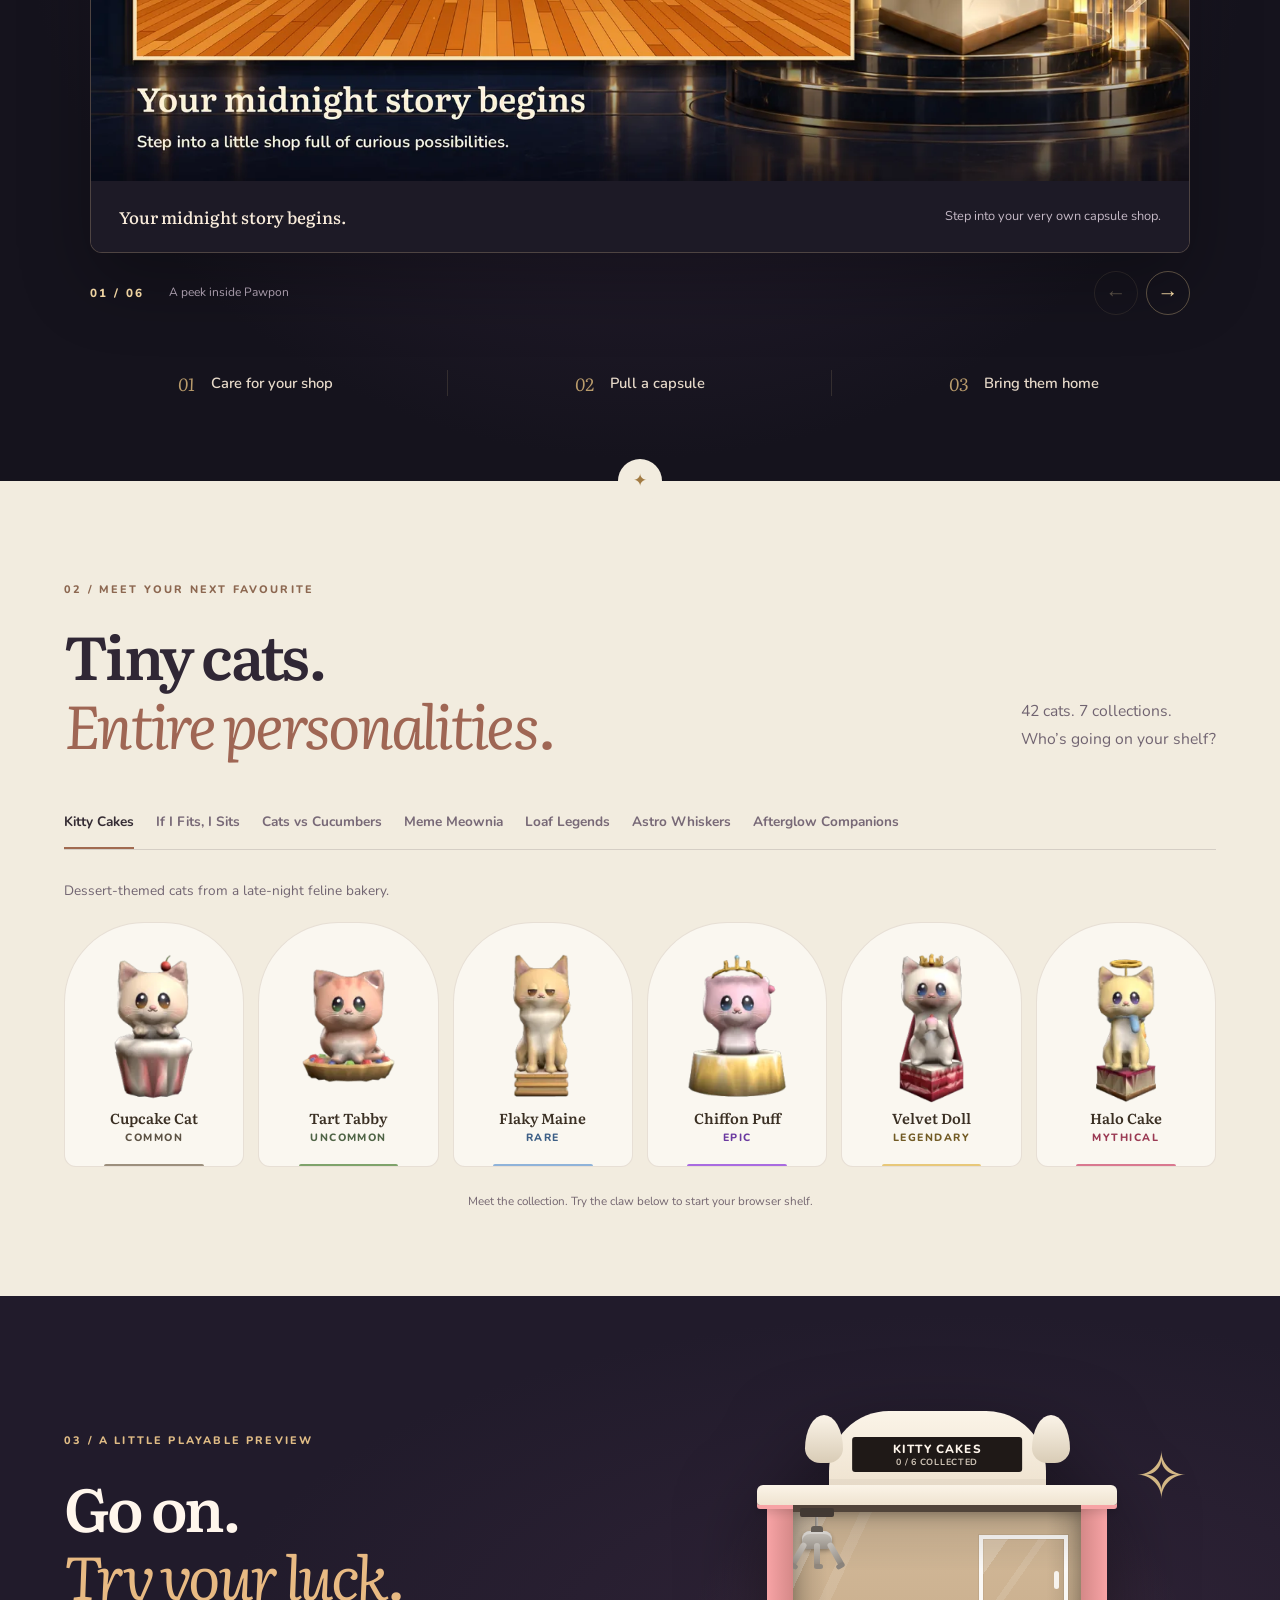
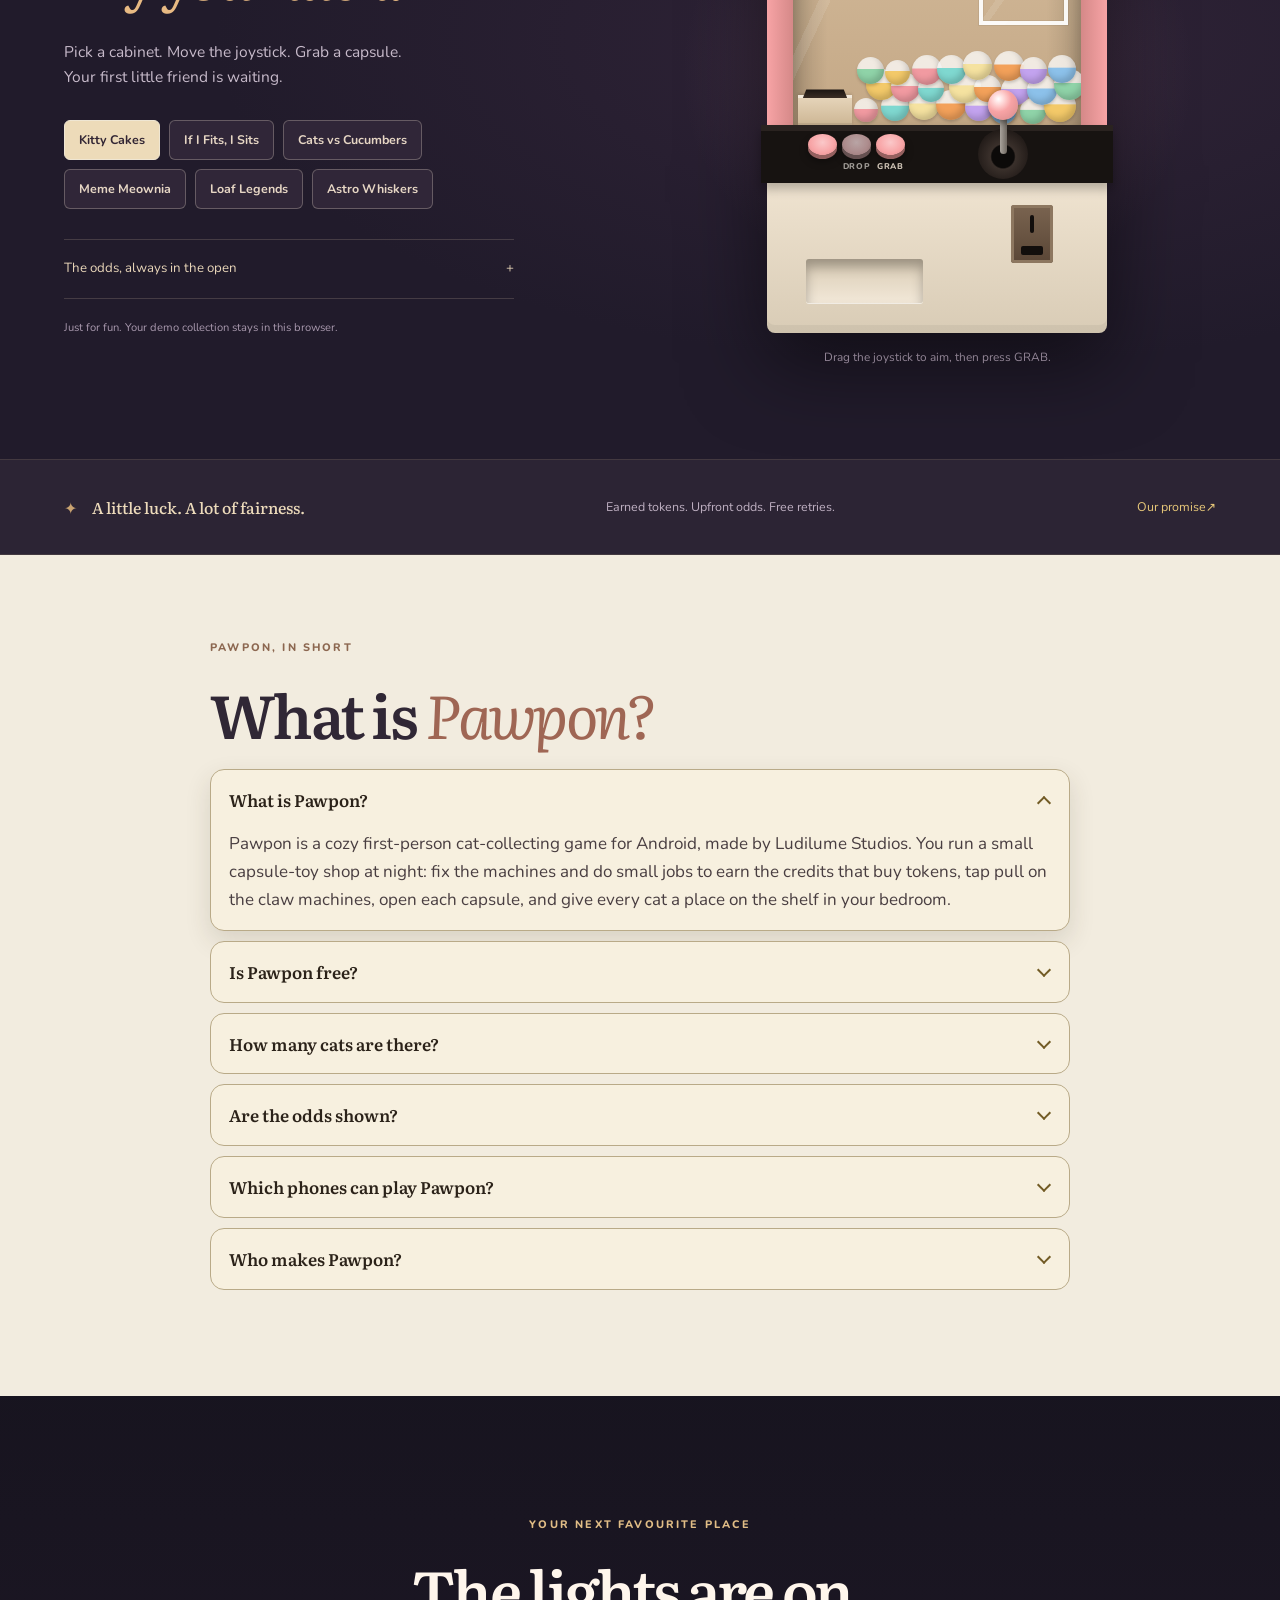
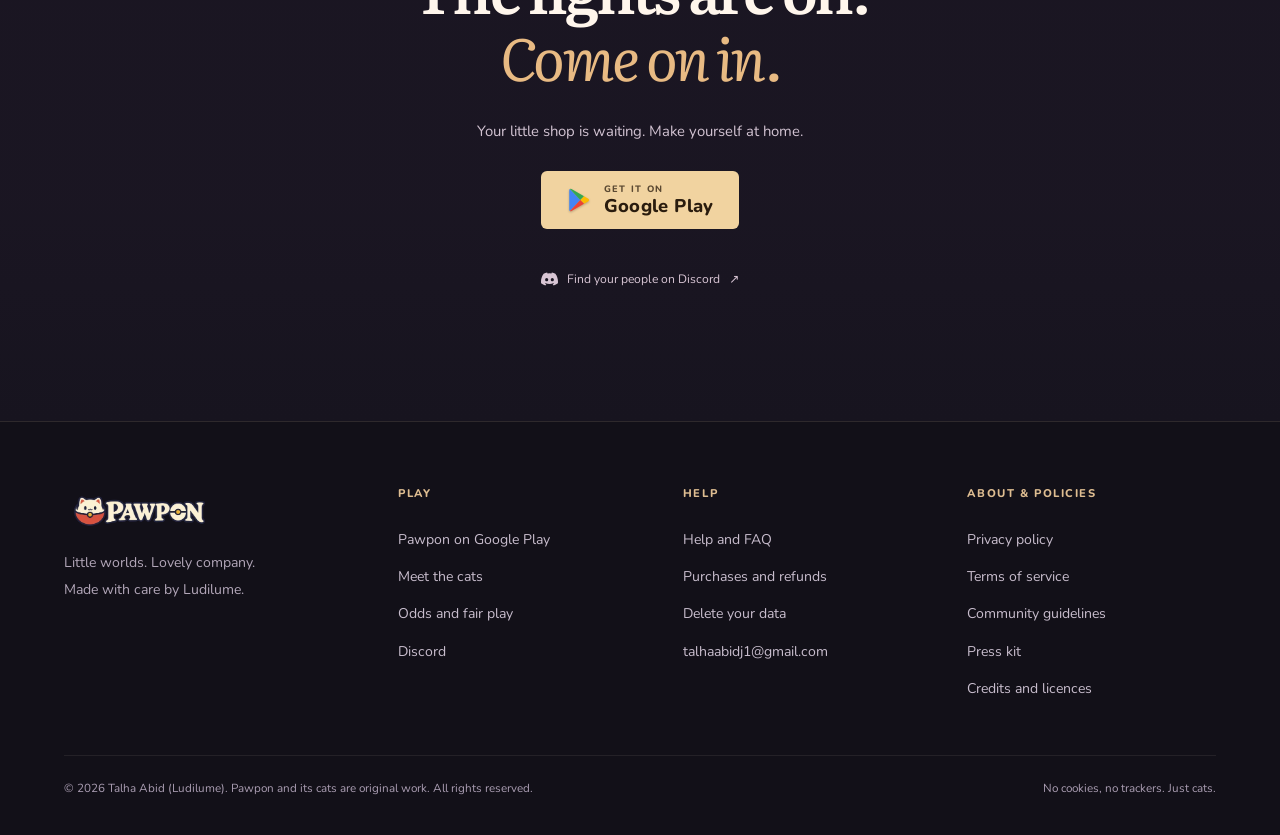
==== commit d4524198: "site: SEO pass: Pawpon in the home H1, a 'What is Pawpon?' FAQ, studio/trailer/Instagram/Devpost str" ====
--- a/index.html
+++ b/index.html
@@ -3,8 +3,8 @@
 <head>
 <meta charset="utf-8">
 <meta name="viewport" content="width=device-width, initial-scale=1, viewport-fit=cover">
-<title>Pawpon · Cozy cat capsule shop game for Android</title>
-<meta name="description" content="Work the night shift at a tiny capsule-toy shop, work the claw machines and fill your shelves with collectible cats. Real odds before every pull. Free on Android.">
+<title>Pawpon: Cozy Cat Collecting Game for Android (Free)</title>
+<meta name="description" content="Pawpon is a free cozy cat-collecting game for Android: run a capsule shop at night, tap pull on the claw machines and collect 42 cats. Real odds on every machine.">
 <link rel="canonical" href="https://talhaabidj.github.io/">
 <meta name="theme-color" content="#120e16">
 <meta name="color-scheme" content="light dark">
@@ -15,7 +15,7 @@
 <meta property="og:site_name" content="Pawpon">
 <meta property="og:locale" content="en_US">
 <meta property="og:title" content="Pawpon · Every turn brings someone home">
-<meta property="og:description" content="Work the night shift at a tiny capsule-toy shop, work the claw machines and fill your shelves with collectible cats. Real odds before every pull. Free on Android.">
+<meta property="og:description" content="Pawpon is a free cozy cat-collecting game for Android: run a capsule shop at night, tap pull on the claw machines and collect 42 cats. Real odds on every machine.">
 <meta property="og:url" content="https://talhaabidj.github.io/">
 <meta property="og:image" content="https://talhaabidj.github.io/assets/img/campaign/lantern-row-claw-social.jpg">
 <meta property="og:image:width" content="1672">
@@ -23,7 +23,7 @@
 <meta property="og:image:alt" content="Cats and rounded joystick-operated claw machines outside a lantern-lit Pawpon shop">
 <meta name="twitter:card" content="summary_large_image">
 <meta name="twitter:title" content="Pawpon · Every turn brings someone home">
-<meta name="twitter:description" content="Work the night shift at a tiny capsule-toy shop, work the claw machines and fill your shelves with collectible cats. Real odds before every pull. Free on Android.">
+<meta name="twitter:description" content="Pawpon is a free cozy cat-collecting game for Android: run a capsule shop at night, tap pull on the claw machines and collect 42 cats. Real odds on every machine.">
 <meta name="twitter:image" content="https://talhaabidj.github.io/assets/img/campaign/lantern-row-claw-social.jpg">
 <link rel="icon" href="/favicon.ico?v=20261003b" sizes="48x48">
 <link rel="icon" href="/favicon-32.png?v=20261003b" type="image/png" sizes="32x32">
@@ -34,7 +34,7 @@
 <link rel="stylesheet" href="/assets/css/site.css?v=20261003b">
 <link rel="stylesheet" href="/assets/css/landing.css?v=20261003b">
 <link rel="stylesheet" href="/assets/css/pages.css?v=20261003b">
-<script type="application/ld+json">{"@context":"https://schema.org","@graph":[{"@type":"WebSite","@id":"https://talhaabidj.github.io/#website","url":"https://talhaabidj.github.io/","name":"Pawpon","inLanguage":"en","publisher":{"@id":"https://talhaabidj.github.io/#studio"}},{"@type":"Organization","@id":"https://talhaabidj.github.io/#studio","name":"Ludilume","url":"https://talhaabidj.github.io/","email":"talhaabidj1@gmail.com","logo":"https://talhaabidj.github.io/assets/img/icon-512.png","founder":{"@id":"https://talhaabidj.github.io/#developer"},"sameAs":["https://play.google.com/store/apps/developer?id=Ludilume"]},{"@type":"Person","@id":"https://talhaabidj.github.io/#developer","name":"Talha Abid","worksFor":{"@id":"https://talhaabidj.github.io/#studio"},"sameAs":["https://github.com/talhaabidj"]},{"@type":"WebPage","@id":"https://talhaabidj.github.io/#webpage","url":"https://talhaabidj.github.io/","name":"Pawpon: a cozy cat capsule shop game for Android","description":"Work the night shift at a tiny capsule-toy shop, work the claw machines and fill your shelves with collectible cats. Real odds before every pull. Free on Android.","isPartOf":{"@id":"https://talhaabidj.github.io/#website"},"inLanguage":"en","dateModified":"2026-10-02"},{"@type":["VideoGame","MobileApplication"],"@id":"https://talhaabidj.github.io/#game","name":"Pawpon","alternateName":"Pawpon: Cat Capsule Shop","url":"https://talhaabidj.github.io/","description":"Work the night shift at a tiny capsule-toy shop, work the claw machines and fill your shelves with collectible cats. Real odds before every pull. Free on Android.","image":"https://talhaabidj.github.io/assets/img/campaign/lantern-row-claw-social.jpg","screenshot":["https://talhaabidj.github.io/assets/img/shots/01-your-midnight-story-1600.webp","https://talhaabidj.github.io/assets/img/shots/02-small-capsules-1600.webp","https://talhaabidj.github.io/assets/img/shots/03-every-cat-1600.webp","https://talhaabidj.github.io/assets/img/shots/04-little-care-1600.webp","https://talhaabidj.github.io/assets/img/shots/05-after-hours-1600.webp","https://talhaabidj.github.io/assets/img/shots/06-bring-them-home-1600.webp"],"genre":["Simulation","Casual","Collecting"],"gamePlatform":"Android","operatingSystem":"Android 7.0 or later","applicationCategory":"GameApplication","playMode":"SinglePlayer","softwareVersion":"1.1.2","dateModified":"2026-10-02","author":{"@id":"https://talhaabidj.github.io/#developer"},"publisher":{"@id":"https://talhaabidj.github.io/#studio"},"installUrl":"https://play.google.com/store/apps/details?id=com.pawpon","sameAs":["https://play.google.com/store/apps/details?id=com.pawpon"],"offers":{"@type":"Offer","price":"0","priceCurrency":"USD","availability":"https://schema.org/InStock"},"inLanguage":"en"}]}</script>
+<script type="application/ld+json">{"@context":"https://schema.org","@graph":[{"@type":"WebSite","@id":"https://talhaabidj.github.io/#website","url":"https://talhaabidj.github.io/","name":"Pawpon","inLanguage":"en","publisher":{"@id":"https://talhaabidj.github.io/#studio"}},{"@type":"Organization","@id":"https://talhaabidj.github.io/#studio","name":"Ludilume Studios","alternateName":"Ludilume","description":"Independent game studio making cozy mobile games and apps.","url":"https://talhaabidj.github.io/","email":"talhaabidj1@gmail.com","logo":"https://talhaabidj.github.io/assets/img/icon-512.png","founder":{"@id":"https://talhaabidj.github.io/#developer"},"sameAs":["https://play.google.com/store/apps/developer?id=Ludilume","https://www.instagram.com/ludilumestudios/","https://www.youtube.com/@Kenomu","https://discord.gg/V4qutb4YAA"]},{"@type":"Person","@id":"https://talhaabidj.github.io/#developer","name":"Talha Abid","worksFor":{"@id":"https://talhaabidj.github.io/#studio"},"sameAs":["https://github.com/talhaabidj"]},{"@type":"WebPage","@id":"https://talhaabidj.github.io/#webpage","url":"https://talhaabidj.github.io/","name":"Pawpon: a cozy cat capsule shop game for Android","description":"Pawpon is a free cozy cat-collecting game for Android: run a capsule shop at night, tap pull on the claw machines and collect 42 cats. Real odds on every machine.","isPartOf":{"@id":"https://talhaabidj.github.io/#website"},"inLanguage":"en","dateModified":"2026-10-02"},{"@type":["VideoGame","MobileApplication"],"@id":"https://talhaabidj.github.io/#game","name":"Pawpon","alternateName":["Pawpon: Cat Capsule Shop","Pawpon cozy cat collecting game"],"url":"https://talhaabidj.github.io/","description":"Pawpon is a free cozy cat-collecting game for Android: run a capsule shop at night, tap pull on the claw machines and collect 42 cats. Real odds on every machine.","image":"https://talhaabidj.github.io/assets/img/campaign/lantern-row-claw-social.jpg","screenshot":["https://talhaabidj.github.io/assets/img/shots/01-your-midnight-story-1600.webp","https://talhaabidj.github.io/assets/img/shots/02-small-capsules-1600.webp","https://talhaabidj.github.io/assets/img/shots/03-every-cat-1600.webp","https://talhaabidj.github.io/assets/img/shots/04-little-care-1600.webp","https://talhaabidj.github.io/assets/img/shots/05-after-hours-1600.webp","https://talhaabidj.github.io/assets/img/shots/06-bring-them-home-1600.webp"],"genre":["Cozy game","Simulation","Casual","Collecting"],"keywords":"cozy game, cat game, cat collecting game, capsule toy, gachapon, claw machine, Android game","gamePlatform":"Android","operatingSystem":"Android 7.0 or later","applicationCategory":"GameApplication","playMode":"SinglePlayer","softwareVersion":"1.1.2","dateModified":"2026-10-02","author":{"@id":"https://talhaabidj.github.io/#developer"},"publisher":{"@id":"https://talhaabidj.github.io/#studio"},"installUrl":"https://play.google.com/store/apps/details?id=com.pawpon","sameAs":["https://play.google.com/store/apps/details?id=com.pawpon","https://www.youtube.com/watch?v=uqqOxqzEMK8","https://devpost.com/software/pawpon","https://www.instagram.com/ludilumestudios/"],"trailer":{"@type":"VideoObject","name":"Pawpon – Official Trailer","description":"Official trailer for Pawpon, a cozy first-person cat-collecting capsule shop game for Android by Ludilume Studios.","thumbnailUrl":"https://i.ytimg.com/vi/uqqOxqzEMK8/hqdefault.jpg","uploadDate":"2026-09-28T00:41:56-07:00","duration":"PT1M46S","embedUrl":"https://www.youtube.com/embed/uqqOxqzEMK8","contentUrl":"https://www.youtube.com/watch?v=uqqOxqzEMK8"},"offers":{"@type":"Offer","price":"0","priceCurrency":"USD","availability":"https://schema.org/InStock"},"inLanguage":"en"},{"@type":"FAQPage","@id":"https://talhaabidj.github.io/#faq","mainEntity":[{"@type":"Question","name":"What is Pawpon?","acceptedAnswer":{"@type":"Answer","text":"Pawpon is a cozy first-person cat-collecting game for Android, made by Ludilume Studios. You run a small capsule-toy shop at night: fix the machines and do small jobs to earn the credits that buy tokens, tap pull on the claw machines, open each capsule, and give every cat a place on the shelf in your bedroom."}},{"@type":"Question","name":"Is Pawpon free?","acceptedAnswer":{"@type":"Answer","text":"Yes. Pawpon is free to download on Google Play and free to play. All 36 cats in the machines can be collected without paying; random pulls only ever cost tokens you earn by playing. Optional in-app purchases include the Nightlight Pass, which opens the cabinet of six Afterglow companions."}},{"@type":"Question","name":"How many cats are there?","acceptedAnswer":{"@type":"Answer","text":"42 collectible cat figurines in seven sets, across six rarities from common to mythical, from frosting kittens and loaf cats to astronaut cats."}},{"@type":"Question","name":"Are the odds shown?","acceptedAnswer":{"@type":"Answer","text":"Yes. Every machine shows the exact chance of each rarity before you pull, the chances are the same for every player, and pity guarantees make sure a rare cat always arrives in time. The full tables are on the odds page ."}},{"@type":"Question","name":"Which phones can play Pawpon?","acceptedAnswer":{"@type":"Answer","text":"Android phones and tablets with Android 7.0 or newer, through Google Play. Pawpon needs an internet connection when it starts, for sign-in and cloud saves."}},{"@type":"Question","name":"Who makes Pawpon?","acceptedAnswer":{"@type":"Answer","text":"Pawpon is made by Ludilume Studios, the one-person independent game studio of Talha Abid. Every model, texture and sound in the game is generated by code written for Pawpon. Follow along on Instagram or watch the official trailer ."}}]}]}</script>
 </head>
 <body class="page-home">
 <a class="skip-link" href="#main">Skip to content</a>
@@ -59,8 +59,7 @@
   <div class="campaign-motes" aria-hidden="true"></div>
   <div class="wrap hero-grid">
     <div class="landing-copy">
-      <p class="kicker"><span class="status-dot"></span> A tiny shop. A little midnight magic.</p>
-      <h1 id="hero-title">A little magic.<br>A lot of <em>cats.</em></h1>
+      <h1 id="hero-title"><span class="kicker hero-brand"><span class="status-dot"></span> Pawpon · a cozy cat capsule shop game</span>A little magic.<br>A lot of <em>cats.</em></h1>
       <p class="hero-description">Your own cozy capsule shop. A claw full of surprises.<br class="desktop-break"> And a whole lot of cats to bring home.</p>
       <div class="btn-row">
         <a class="btn btn-play" href="https://play.google.com/store/apps/details?id=com.pawpon" rel="noopener"><svg class="play-logo" viewBox="0 0 24 24" aria-hidden="true"><path fill="#4285F4" d="M3.6 1.8 13.2 12 3.6 22.2a1.4 1.4 0 0 1-.6-1.2V3a1.4 1.4 0 0 1 .6-1.2z"/><path fill="#34A853" d="M3.6 1.8a1.5 1.5 0 0 1 1.5 0l11.6 6.7L13.2 12z"/><path fill="#FBBC04" d="m16.7 8.5 3.9 2.3a1.4 1.4 0 0 1 0 2.4l-3.9 2.3-3.5-3.5z"/><path fill="#EA4335" d="M13.2 12l3.5 3.5-11.6 6.7a1.5 1.5 0 0 1-1.5 0z"/></svg><span><small>Get it on</small>Google Play</span></a>
@@ -100,7 +99,7 @@
 <figcaption><strong>There’s always room for one more.</strong><span>Give your favourites a place on your shelf.</span></figcaption></figure></div>
       <div class="gallery-toolbar"><span class="gallery-count" aria-live="polite">01 / 06</span><span class="gallery-hint">A peek inside Pawpon</span><div class="gallery-controls"><button type="button" class="gallery-prev" aria-label="Previous screenshot">←</button><button type="button" class="gallery-next" aria-label="Next screenshot">→</button></div></div>
     </div>
-    <ol class="play-loop"><li><span>01</span><strong>Care for your shop</strong></li><li><span>02</span><strong>Work the claw</strong></li><li><span>03</span><strong>Bring them home</strong></li></ol>
+    <ol class="play-loop"><li><span>01</span><strong>Care for your shop</strong></li><li><span>02</span><strong>Pull a capsule</strong></li><li><span>03</span><strong>Bring them home</strong></li></ol>
   </div>
 </section>
 
@@ -164,6 +163,39 @@
 
 <section class="fair-strip"><div class="wrap"><p><span aria-hidden="true">✦</span> A little luck. A lot of fairness.</p><span>Earned tokens. Upfront odds. Free retries.</span><a href="/odds/">Our promise <span aria-hidden="true">↗</span></a></div></section>
 
+<section class="home-faq" id="about-pawpon" aria-labelledby="faq-title">
+  <div class="wrap">
+    <p class="kicker">Pawpon, in short</p>
+    <h2 id="faq-title">What is <em>Pawpon?</em></h2>
+    <div class="faq">
+      <details open>
+        <summary>What is Pawpon?</summary>
+        <div class="answer"><p>Pawpon is a cozy first-person cat-collecting game for Android, made by Ludilume Studios. You run a small capsule-toy shop at night: fix the machines and do small jobs to earn the credits that buy tokens, tap pull on the claw machines, open each capsule, and give every cat a place on the shelf in your bedroom.</p></div>
+      </details>
+      <details>
+        <summary>Is Pawpon free?</summary>
+        <div class="answer"><p>Yes. Pawpon is free to download on Google Play and free to play. All 36 cats in the machines can be collected without paying; random pulls only ever cost tokens you earn by playing. Optional in-app purchases include the Nightlight Pass, which opens the cabinet of six Afterglow companions.</p></div>
+      </details>
+      <details>
+        <summary>How many cats are there?</summary>
+        <div class="answer"><p>42 collectible cat figurines in seven sets, across six rarities from common to mythical, from frosting kittens and loaf cats to astronaut cats.</p></div>
+      </details>
+      <details>
+        <summary>Are the odds shown?</summary>
+        <div class="answer"><p>Yes. Every machine shows the exact chance of each rarity before you pull, the chances are the same for every player, and pity guarantees make sure a rare cat always arrives in time. The full tables are on the <a href="/odds/">odds page</a>.</p></div>
+      </details>
+      <details>
+        <summary>Which phones can play Pawpon?</summary>
+        <div class="answer"><p>Android phones and tablets with Android 7.0 or newer, through Google Play. Pawpon needs an internet connection when it starts, for sign-in and cloud saves.</p></div>
+      </details>
+      <details>
+        <summary>Who makes Pawpon?</summary>
+        <div class="answer"><p>Pawpon is made by Ludilume Studios, the one-person independent game studio of Talha Abid. Every model, texture and sound in the game is generated by code written for Pawpon. Follow along on <a href="https://www.instagram.com/ludilumestudios/" rel="noopener">Instagram</a> or watch the <a href="https://www.youtube.com/watch?v=uqqOxqzEMK8" rel="noopener">official trailer</a>.</p></div>
+      </details>
+    </div>
+  </div>
+</section>
+
 <section class="download-section" aria-labelledby="download-title">
   <picture class="download-art" aria-hidden="true"><source media="(max-width: 700px)" srcset="/assets/img/campaign/midnight-bedroom-960.webp"><img src="/assets/img/campaign/midnight-bedroom.webp" width="1672" height="941" alt="" loading="lazy" decoding="async"></picture>
   <div class="wrap download-inner">
--- a/assets/css/landing.css
+++ b/assets/css/landing.css
@@ -273,3 +273,12 @@
   .reveal-card .quote { font-size: .9rem; margin: 8px 0 12px; }
   .reveal-card .keep { grid-column: 1 / -1; justify-self: center; min-height: 44px; }
 }
+
+.landing-copy h1 .hero-brand { display: block; text-shadow: none; }
+.home-faq { background: #f2ecdf; color: #493e41; padding: 84px 0 72px; }
+.home-faq .wrap { max-width: 860px; }
+.home-faq .kicker { color: #8c6750; }
+.home-faq h2 { color: #302735; margin: 0 0 22px; }
+.home-faq h2 em { color: #9f6654; }
+.home-faq .answer a { color: #8c4f3c; }
+@media (max-width: 700px) { .home-faq { padding: 60px 0 52px; } }
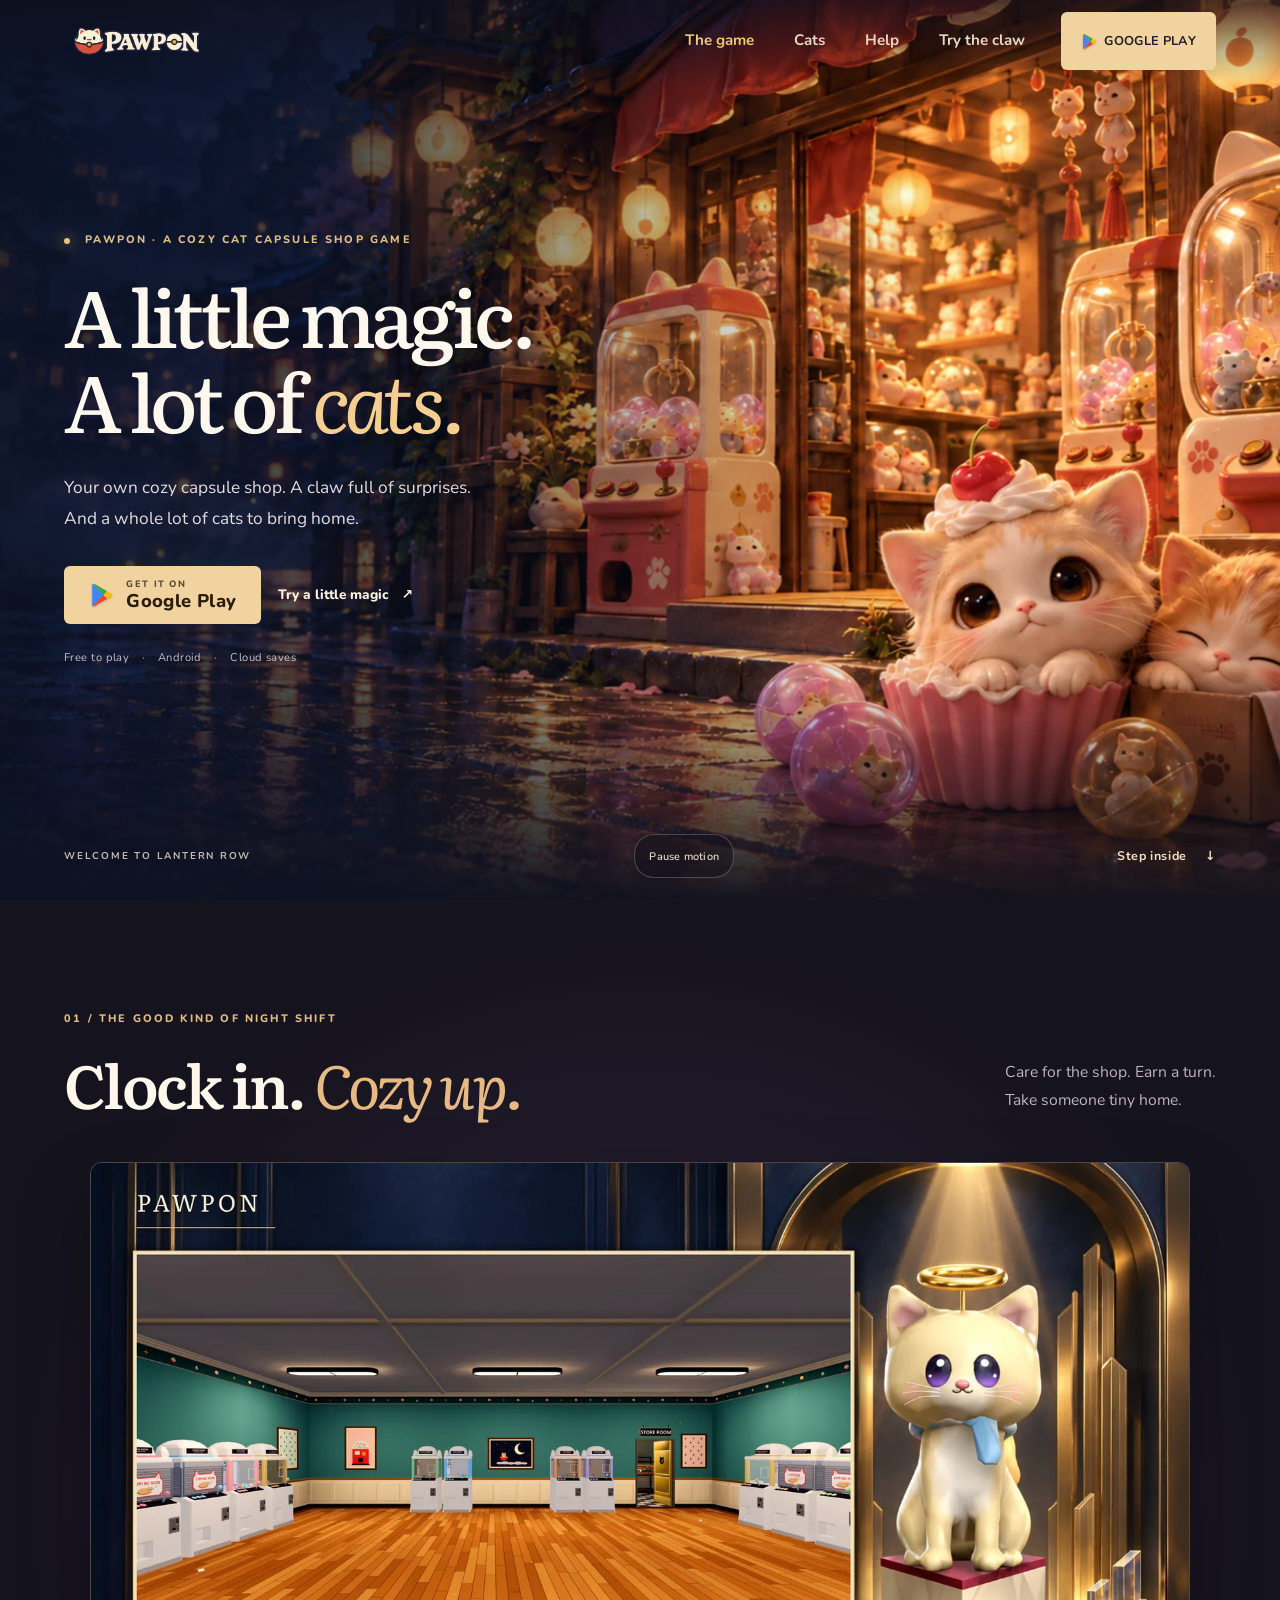
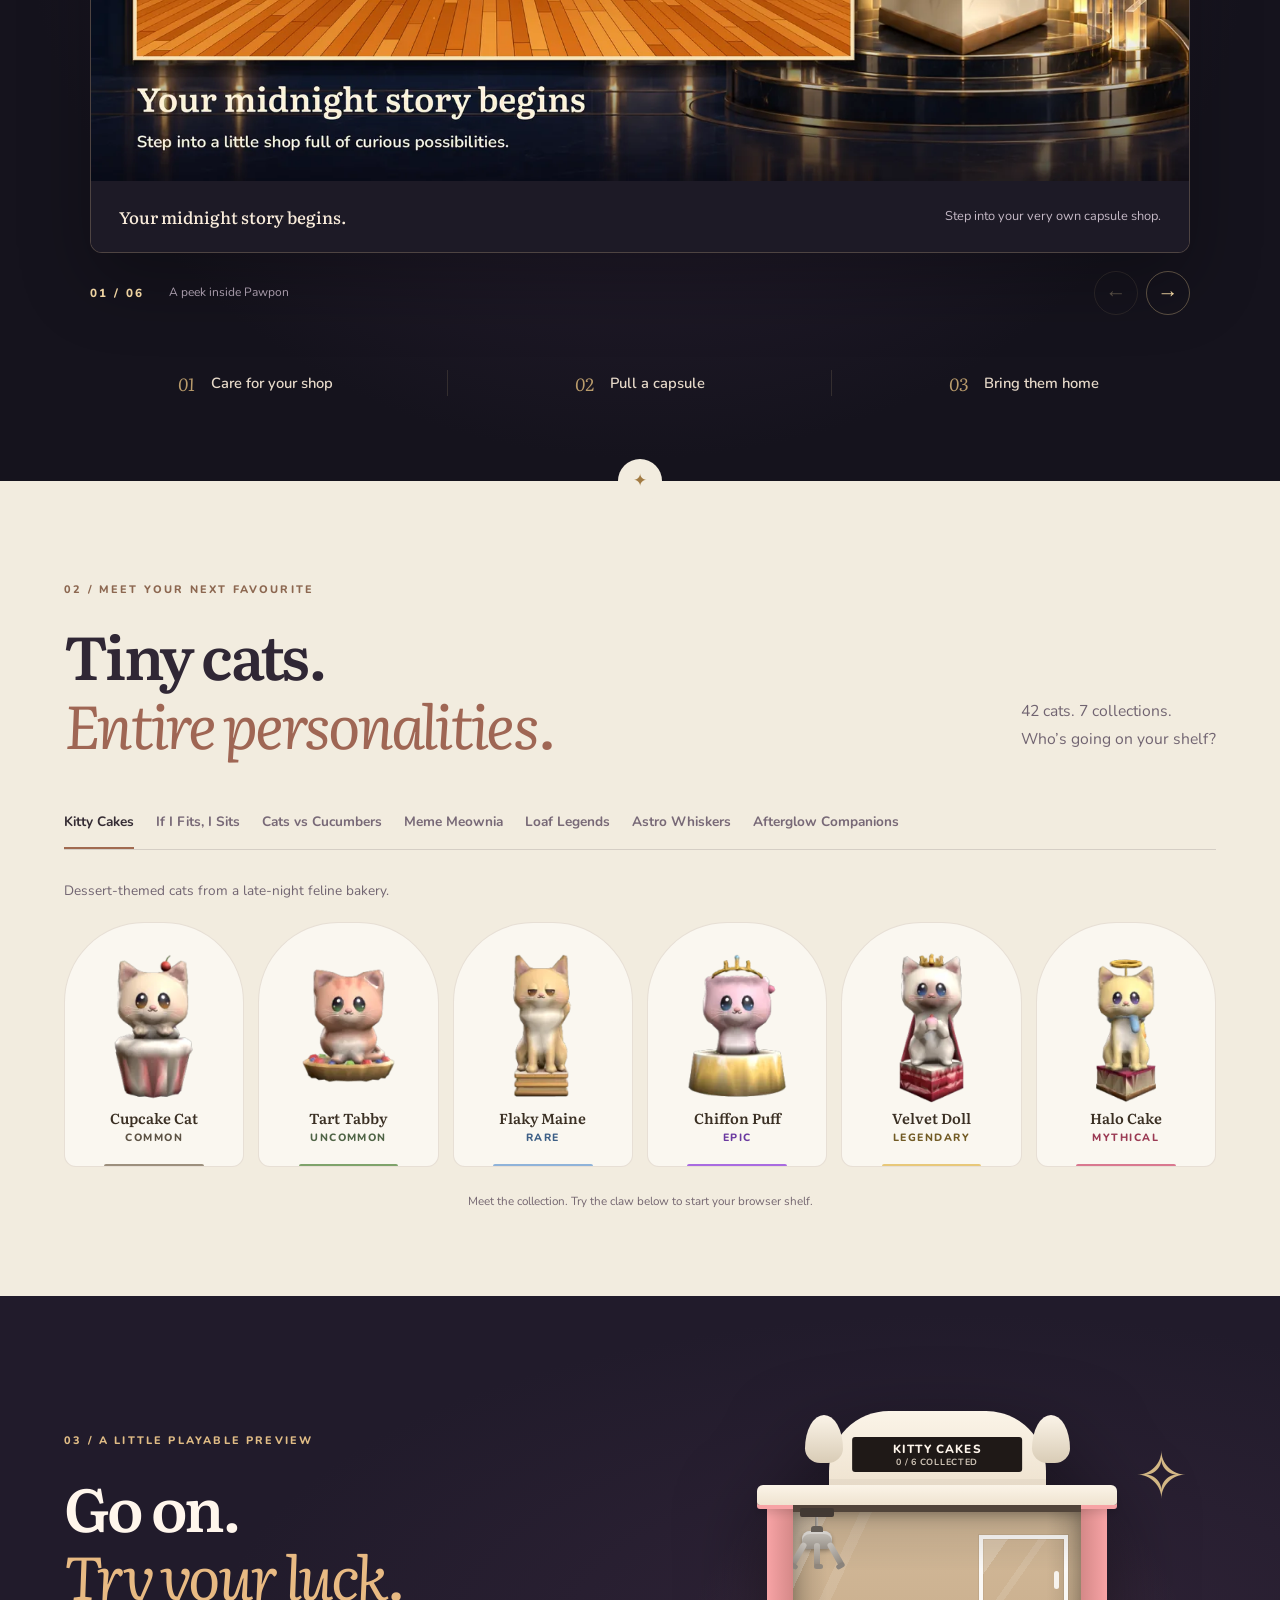
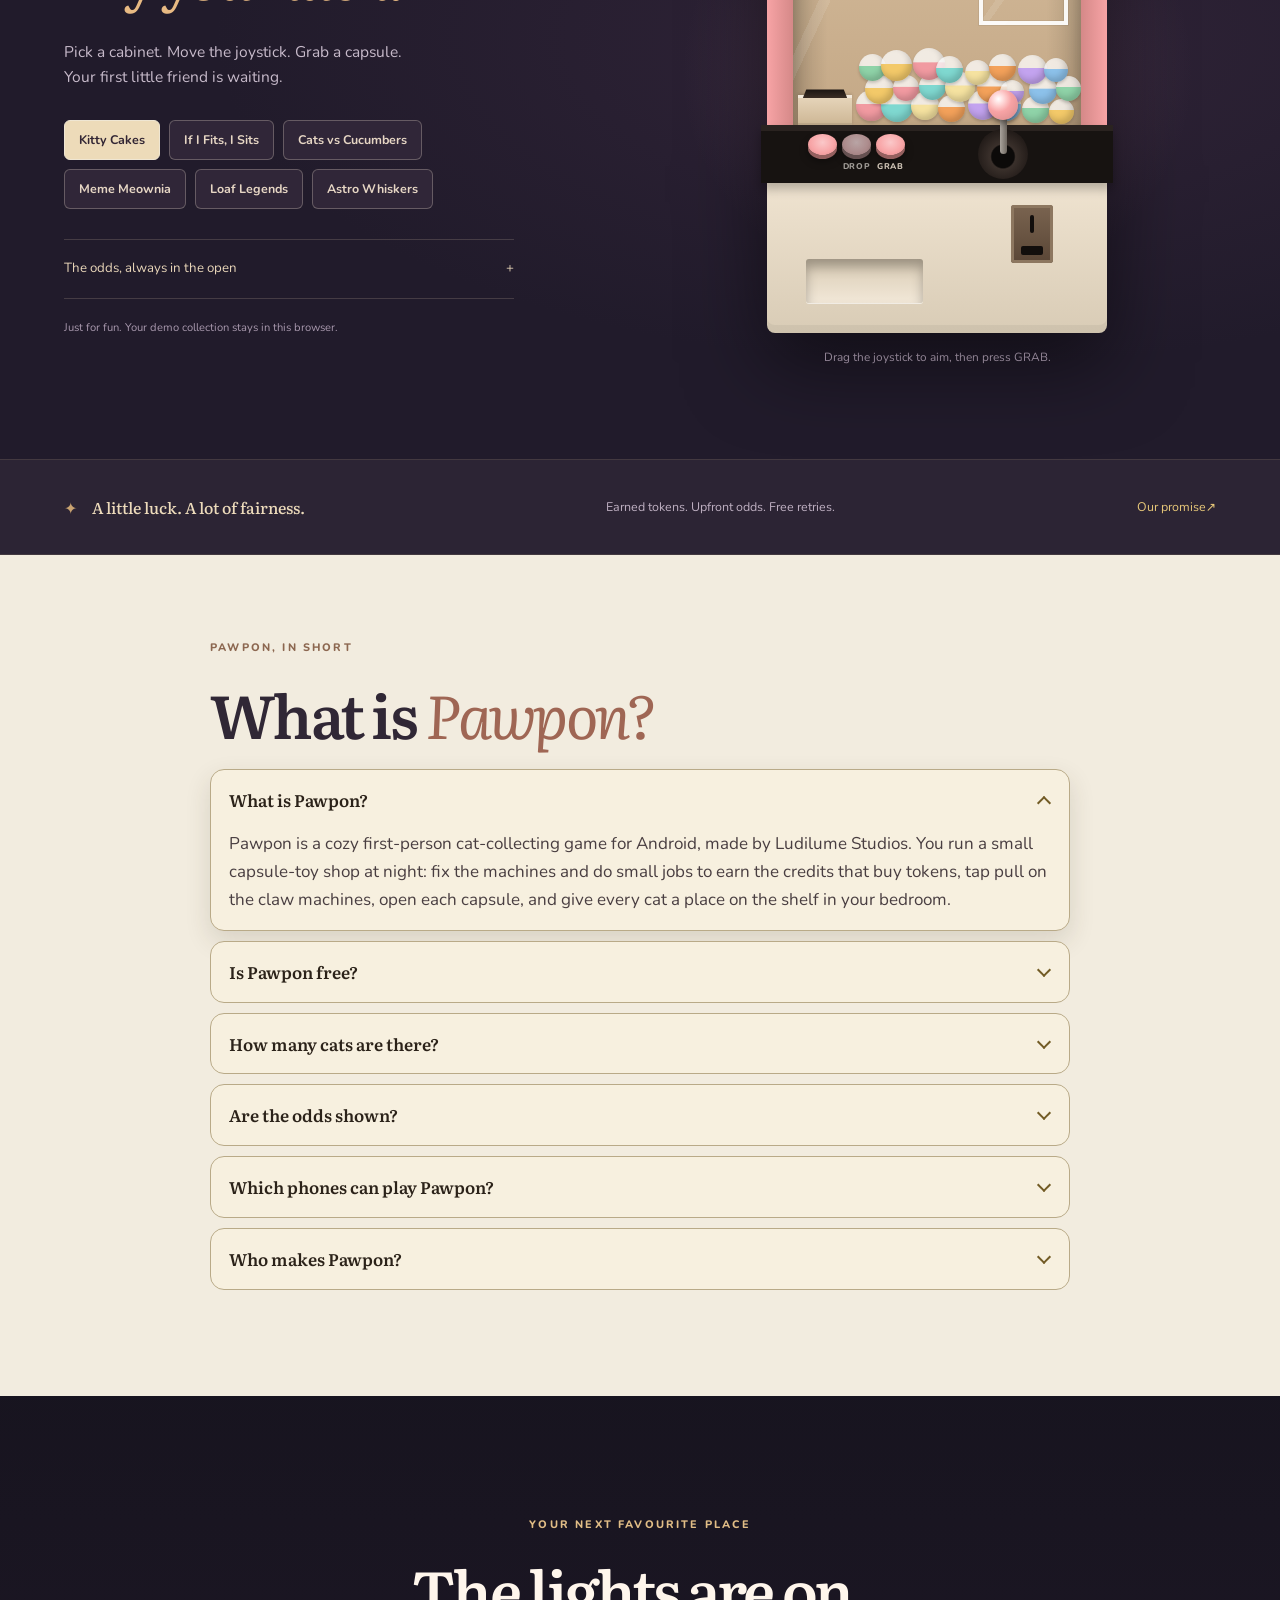
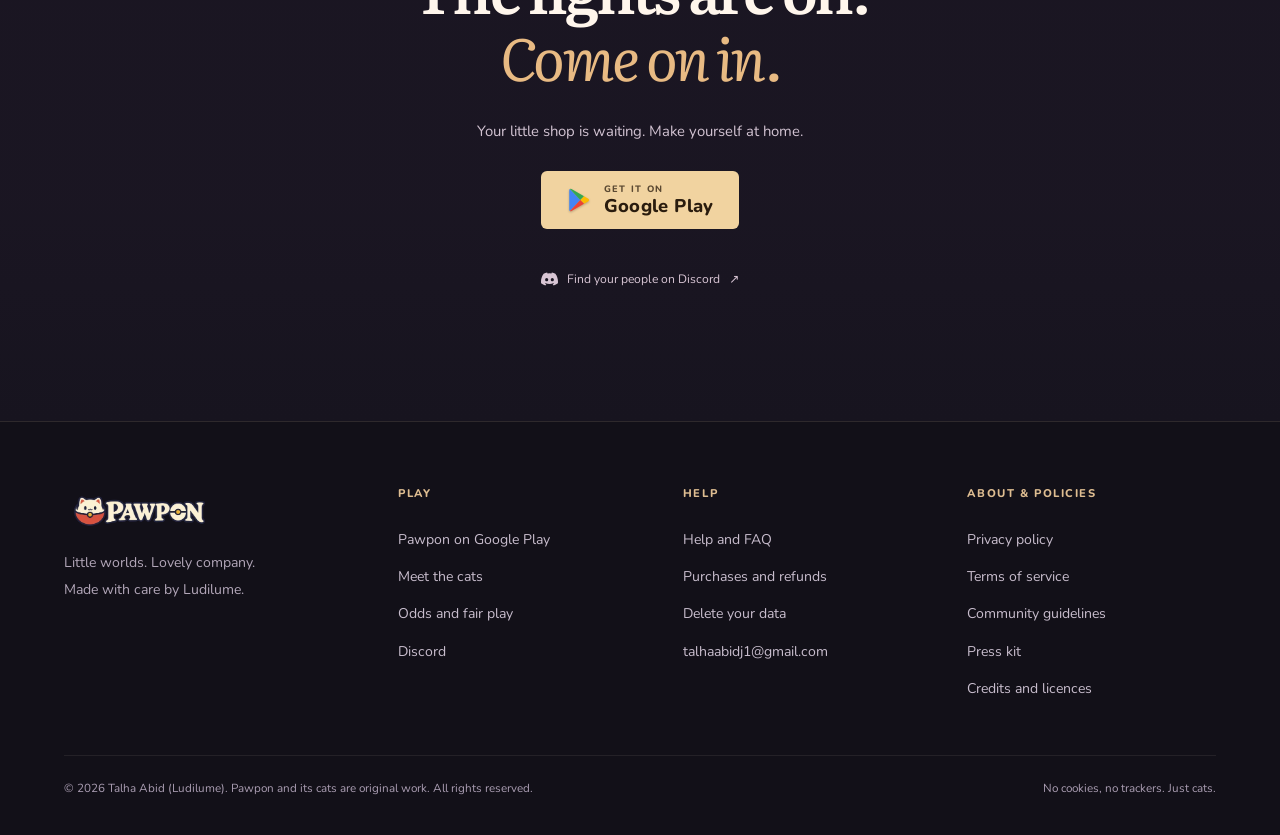
==== commit ac35a273: "site: canonical address is now https://pawpon.pages.dev (this copy keeps serving the game's links an" ====
--- a/index.html
+++ b/index.html
@@ -5,7 +5,7 @@
 <meta name="viewport" content="width=device-width, initial-scale=1, viewport-fit=cover">
 <title>Pawpon: Cozy Cat Collecting Game for Android (Free)</title>
 <meta name="description" content="Pawpon is a free cozy cat-collecting game for Android: run a capsule shop at night, tap pull on the claw machines and collect 42 cats. Real odds on every machine.">
-<link rel="canonical" href="https://talhaabidj.github.io/">
+<link rel="canonical" href="https://pawpon.pages.dev/">
 <meta name="theme-color" content="#120e16">
 <meta name="color-scheme" content="light dark">
 <meta name="author" content="Talha Abid">
@@ -16,15 +16,15 @@
 <meta property="og:locale" content="en_US">
 <meta property="og:title" content="Pawpon · Every turn brings someone home">
 <meta property="og:description" content="Pawpon is a free cozy cat-collecting game for Android: run a capsule shop at night, tap pull on the claw machines and collect 42 cats. Real odds on every machine.">
-<meta property="og:url" content="https://talhaabidj.github.io/">
-<meta property="og:image" content="https://talhaabidj.github.io/assets/img/campaign/lantern-row-claw-social.jpg">
+<meta property="og:url" content="https://pawpon.pages.dev/">
+<meta property="og:image" content="https://pawpon.pages.dev/assets/img/campaign/lantern-row-claw-social.jpg">
 <meta property="og:image:width" content="1672">
 <meta property="og:image:height" content="941">
 <meta property="og:image:alt" content="Cats and rounded joystick-operated claw machines outside a lantern-lit Pawpon shop">
 <meta name="twitter:card" content="summary_large_image">
 <meta name="twitter:title" content="Pawpon · Every turn brings someone home">
 <meta name="twitter:description" content="Pawpon is a free cozy cat-collecting game for Android: run a capsule shop at night, tap pull on the claw machines and collect 42 cats. Real odds on every machine.">
-<meta name="twitter:image" content="https://talhaabidj.github.io/assets/img/campaign/lantern-row-claw-social.jpg">
+<meta name="twitter:image" content="https://pawpon.pages.dev/assets/img/campaign/lantern-row-claw-social.jpg">
 <link rel="icon" href="/favicon.ico?v=20261003b" sizes="48x48">
 <link rel="icon" href="/favicon-32.png?v=20261003b" type="image/png" sizes="32x32">
 <link rel="apple-touch-icon" href="/apple-touch-icon.png?v=20261003b">
@@ -34,7 +34,7 @@
 <link rel="stylesheet" href="/assets/css/site.css?v=20261003b">
 <link rel="stylesheet" href="/assets/css/landing.css?v=20261003b">
 <link rel="stylesheet" href="/assets/css/pages.css?v=20261003b">
-<script type="application/ld+json">{"@context":"https://schema.org","@graph":[{"@type":"WebSite","@id":"https://talhaabidj.github.io/#website","url":"https://talhaabidj.github.io/","name":"Pawpon","inLanguage":"en","publisher":{"@id":"https://talhaabidj.github.io/#studio"}},{"@type":"Organization","@id":"https://talhaabidj.github.io/#studio","name":"Ludilume Studios","alternateName":"Ludilume","description":"Independent game studio making cozy mobile games and apps.","url":"https://talhaabidj.github.io/","email":"talhaabidj1@gmail.com","logo":"https://talhaabidj.github.io/assets/img/icon-512.png","founder":{"@id":"https://talhaabidj.github.io/#developer"},"sameAs":["https://play.google.com/store/apps/developer?id=Ludilume","https://www.instagram.com/ludilumestudios/","https://www.youtube.com/@Kenomu","https://discord.gg/V4qutb4YAA"]},{"@type":"Person","@id":"https://talhaabidj.github.io/#developer","name":"Talha Abid","worksFor":{"@id":"https://talhaabidj.github.io/#studio"},"sameAs":["https://github.com/talhaabidj"]},{"@type":"WebPage","@id":"https://talhaabidj.github.io/#webpage","url":"https://talhaabidj.github.io/","name":"Pawpon: a cozy cat capsule shop game for Android","description":"Pawpon is a free cozy cat-collecting game for Android: run a capsule shop at night, tap pull on the claw machines and collect 42 cats. Real odds on every machine.","isPartOf":{"@id":"https://talhaabidj.github.io/#website"},"inLanguage":"en","dateModified":"2026-10-02"},{"@type":["VideoGame","MobileApplication"],"@id":"https://talhaabidj.github.io/#game","name":"Pawpon","alternateName":["Pawpon: Cat Capsule Shop","Pawpon cozy cat collecting game"],"url":"https://talhaabidj.github.io/","description":"Pawpon is a free cozy cat-collecting game for Android: run a capsule shop at night, tap pull on the claw machines and collect 42 cats. Real odds on every machine.","image":"https://talhaabidj.github.io/assets/img/campaign/lantern-row-claw-social.jpg","screenshot":["https://talhaabidj.github.io/assets/img/shots/01-your-midnight-story-1600.webp","https://talhaabidj.github.io/assets/img/shots/02-small-capsules-1600.webp","https://talhaabidj.github.io/assets/img/shots/03-every-cat-1600.webp","https://talhaabidj.github.io/assets/img/shots/04-little-care-1600.webp","https://talhaabidj.github.io/assets/img/shots/05-after-hours-1600.webp","https://talhaabidj.github.io/assets/img/shots/06-bring-them-home-1600.webp"],"genre":["Cozy game","Simulation","Casual","Collecting"],"keywords":"cozy game, cat game, cat collecting game, capsule toy, gachapon, claw machine, Android game","gamePlatform":"Android","operatingSystem":"Android 7.0 or later","applicationCategory":"GameApplication","playMode":"SinglePlayer","softwareVersion":"1.1.2","dateModified":"2026-10-02","author":{"@id":"https://talhaabidj.github.io/#developer"},"publisher":{"@id":"https://talhaabidj.github.io/#studio"},"installUrl":"https://play.google.com/store/apps/details?id=com.pawpon","sameAs":["https://play.google.com/store/apps/details?id=com.pawpon","https://www.youtube.com/watch?v=uqqOxqzEMK8","https://devpost.com/software/pawpon","https://www.instagram.com/ludilumestudios/"],"trailer":{"@type":"VideoObject","name":"Pawpon – Official Trailer","description":"Official trailer for Pawpon, a cozy first-person cat-collecting capsule shop game for Android by Ludilume Studios.","thumbnailUrl":"https://i.ytimg.com/vi/uqqOxqzEMK8/hqdefault.jpg","uploadDate":"2026-09-28T00:41:56-07:00","duration":"PT1M46S","embedUrl":"https://www.youtube.com/embed/uqqOxqzEMK8","contentUrl":"https://www.youtube.com/watch?v=uqqOxqzEMK8"},"offers":{"@type":"Offer","price":"0","priceCurrency":"USD","availability":"https://schema.org/InStock"},"inLanguage":"en"},{"@type":"FAQPage","@id":"https://talhaabidj.github.io/#faq","mainEntity":[{"@type":"Question","name":"What is Pawpon?","acceptedAnswer":{"@type":"Answer","text":"Pawpon is a cozy first-person cat-collecting game for Android, made by Ludilume Studios. You run a small capsule-toy shop at night: fix the machines and do small jobs to earn the credits that buy tokens, tap pull on the claw machines, open each capsule, and give every cat a place on the shelf in your bedroom."}},{"@type":"Question","name":"Is Pawpon free?","acceptedAnswer":{"@type":"Answer","text":"Yes. Pawpon is free to download on Google Play and free to play. All 36 cats in the machines can be collected without paying; random pulls only ever cost tokens you earn by playing. Optional in-app purchases include the Nightlight Pass, which opens the cabinet of six Afterglow companions."}},{"@type":"Question","name":"How many cats are there?","acceptedAnswer":{"@type":"Answer","text":"42 collectible cat figurines in seven sets, across six rarities from common to mythical, from frosting kittens and loaf cats to astronaut cats."}},{"@type":"Question","name":"Are the odds shown?","acceptedAnswer":{"@type":"Answer","text":"Yes. Every machine shows the exact chance of each rarity before you pull, the chances are the same for every player, and pity guarantees make sure a rare cat always arrives in time. The full tables are on the odds page ."}},{"@type":"Question","name":"Which phones can play Pawpon?","acceptedAnswer":{"@type":"Answer","text":"Android phones and tablets with Android 7.0 or newer, through Google Play. Pawpon needs an internet connection when it starts, for sign-in and cloud saves."}},{"@type":"Question","name":"Who makes Pawpon?","acceptedAnswer":{"@type":"Answer","text":"Pawpon is made by Ludilume Studios, the one-person independent game studio of Talha Abid. Every model, texture and sound in the game is generated by code written for Pawpon. Follow along on Instagram or watch the official trailer ."}}]}]}</script>
+<script type="application/ld+json">{"@context":"https://schema.org","@graph":[{"@type":"WebSite","@id":"https://pawpon.pages.dev/#website","url":"https://pawpon.pages.dev/","name":"Pawpon","inLanguage":"en","publisher":{"@id":"https://pawpon.pages.dev/#studio"}},{"@type":"Organization","@id":"https://pawpon.pages.dev/#studio","name":"Ludilume Studios","alternateName":"Ludilume","description":"Independent game studio making cozy mobile games and apps.","url":"https://pawpon.pages.dev/","email":"talhaabidj1@gmail.com","logo":"https://pawpon.pages.dev/assets/img/icon-512.png","founder":{"@id":"https://pawpon.pages.dev/#developer"},"sameAs":["https://play.google.com/store/apps/developer?id=Ludilume","https://www.instagram.com/ludilumestudios/","https://www.youtube.com/@Kenomu","https://discord.gg/V4qutb4YAA"]},{"@type":"Person","@id":"https://pawpon.pages.dev/#developer","name":"Talha Abid","worksFor":{"@id":"https://pawpon.pages.dev/#studio"},"sameAs":["https://github.com/talhaabidj"]},{"@type":"WebPage","@id":"https://pawpon.pages.dev/#webpage","url":"https://pawpon.pages.dev/","name":"Pawpon: a cozy cat capsule shop game for Android","description":"Pawpon is a free cozy cat-collecting game for Android: run a capsule shop at night, tap pull on the claw machines and collect 42 cats. Real odds on every machine.","isPartOf":{"@id":"https://pawpon.pages.dev/#website"},"inLanguage":"en","dateModified":"2026-10-02"},{"@type":["VideoGame","MobileApplication"],"@id":"https://pawpon.pages.dev/#game","name":"Pawpon","alternateName":["Pawpon: Cat Capsule Shop","Pawpon cozy cat collecting game"],"url":"https://pawpon.pages.dev/","description":"Pawpon is a free cozy cat-collecting game for Android: run a capsule shop at night, tap pull on the claw machines and collect 42 cats. Real odds on every machine.","image":"https://pawpon.pages.dev/assets/img/campaign/lantern-row-claw-social.jpg","screenshot":["https://pawpon.pages.dev/assets/img/shots/01-your-midnight-story-1600.webp","https://pawpon.pages.dev/assets/img/shots/02-small-capsules-1600.webp","https://pawpon.pages.dev/assets/img/shots/03-every-cat-1600.webp","https://pawpon.pages.dev/assets/img/shots/04-little-care-1600.webp","https://pawpon.pages.dev/assets/img/shots/05-after-hours-1600.webp","https://pawpon.pages.dev/assets/img/shots/06-bring-them-home-1600.webp"],"genre":["Cozy game","Simulation","Casual","Collecting"],"keywords":"cozy game, cat game, cat collecting game, capsule toy, gachapon, claw machine, Android game","gamePlatform":"Android","operatingSystem":"Android 7.0 or later","applicationCategory":"GameApplication","playMode":"SinglePlayer","softwareVersion":"1.1.2","dateModified":"2026-10-02","author":{"@id":"https://pawpon.pages.dev/#developer"},"publisher":{"@id":"https://pawpon.pages.dev/#studio"},"installUrl":"https://play.google.com/store/apps/details?id=com.pawpon","sameAs":["https://play.google.com/store/apps/details?id=com.pawpon","https://www.youtube.com/watch?v=uqqOxqzEMK8","https://devpost.com/software/pawpon","https://www.instagram.com/ludilumestudios/"],"trailer":{"@type":"VideoObject","name":"Pawpon – Official Trailer","description":"Official trailer for Pawpon, a cozy first-person cat-collecting capsule shop game for Android by Ludilume Studios.","thumbnailUrl":"https://i.ytimg.com/vi/uqqOxqzEMK8/hqdefault.jpg","uploadDate":"2026-09-28T00:41:56-07:00","duration":"PT1M46S","embedUrl":"https://www.youtube.com/embed/uqqOxqzEMK8","contentUrl":"https://www.youtube.com/watch?v=uqqOxqzEMK8"},"offers":{"@type":"Offer","price":"0","priceCurrency":"USD","availability":"https://schema.org/InStock"},"inLanguage":"en"},{"@type":"FAQPage","@id":"https://pawpon.pages.dev/#faq","mainEntity":[{"@type":"Question","name":"What is Pawpon?","acceptedAnswer":{"@type":"Answer","text":"Pawpon is a cozy first-person cat-collecting game for Android, made by Ludilume Studios. You run a small capsule-toy shop at night: fix the machines and do small jobs to earn the credits that buy tokens, tap pull on the claw machines, open each capsule, and give every cat a place on the shelf in your bedroom."}},{"@type":"Question","name":"Is Pawpon free?","acceptedAnswer":{"@type":"Answer","text":"Yes. Pawpon is free to download on Google Play and free to play. All 36 cats in the machines can be collected without paying; random pulls only ever cost tokens you earn by playing. Optional in-app purchases include the Nightlight Pass, which opens the cabinet of six Afterglow companions."}},{"@type":"Question","name":"How many cats are there?","acceptedAnswer":{"@type":"Answer","text":"42 collectible cat figurines in seven sets, across six rarities from common to mythical, from frosting kittens and loaf cats to astronaut cats."}},{"@type":"Question","name":"Are the odds shown?","acceptedAnswer":{"@type":"Answer","text":"Yes. Every machine shows the exact chance of each rarity before you pull, the chances are the same for every player, and pity guarantees make sure a rare cat always arrives in time. The full tables are on the odds page ."}},{"@type":"Question","name":"Which phones can play Pawpon?","acceptedAnswer":{"@type":"Answer","text":"Android phones and tablets with Android 7.0 or newer, through Google Play. Pawpon needs an internet connection when it starts, for sign-in and cloud saves."}},{"@type":"Question","name":"Who makes Pawpon?","acceptedAnswer":{"@type":"Answer","text":"Pawpon is made by Ludilume Studios, the one-person independent game studio of Talha Abid. Every model, texture and sound in the game is generated by code written for Pawpon. Follow along on Instagram or watch the official trailer ."}}]}]}</script>
 </head>
 <body class="page-home">
 <a class="skip-link" href="#main">Skip to content</a>
